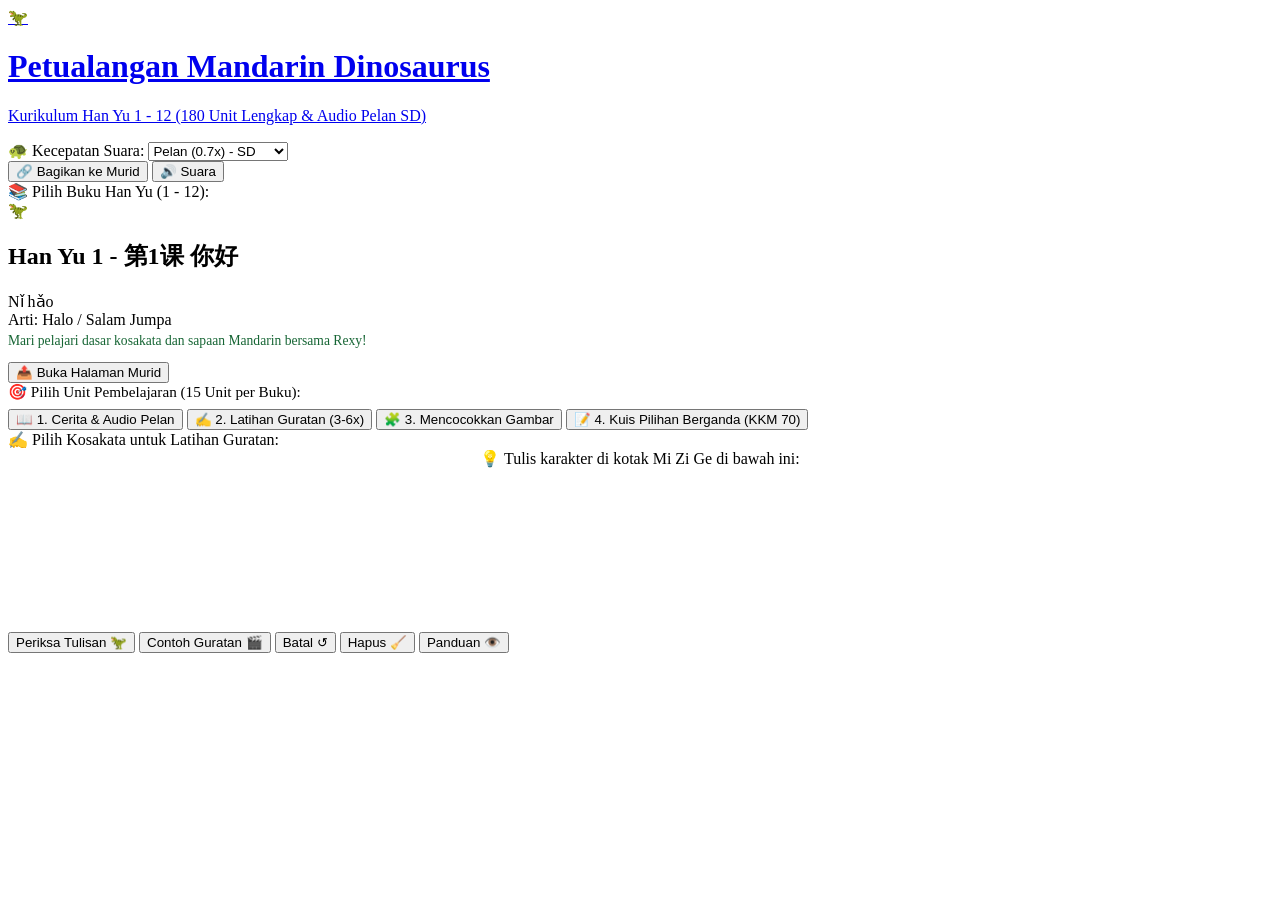
==== index.html @ 98042b59 "Add files via upload" ====
<!DOCTYPE html>
<html lang="id">
<head>
  <meta charset="UTF-8">
  <meta name="viewport" content="width=device-width, initial-scale=1.0">
  <title>Platform Pembelajaran Mandarin Han Yu 1 - 12 (180 Unit Lengkap Tema Dinosaurus)</title>
  <meta name="description" content="Platform Pembelajaran Mandarin Terpadu Han Yu 1 sampai Han Yu 12 (180 Unit Lengkap) dengan Cerita Audio Pelan Anak SD, Latihan Menulis Guratan 3-6x, Mencocokkan Gambar, dan Kuis KKM 70 bertema Dinosaurus.">
  
  <!-- Google Fonts -->
  <link rel="preconnect" href="https://fonts.googleapis.com">
  <link rel="preconnect" href="https://fonts.gstatic.com" crossorigin>
  <link href="https://fonts.googleapis.com/css2?family=Fredoka:wght@400;600;700;800&family=Nunito:wght@400;600;700;800;900&family=Noto+Serif+SC:wght@600;700;900&display=swap" rel="stylesheet">

  <!-- Stylesheets -->
  <link rel="stylesheet" href="css/main.css">
  <link rel="stylesheet" href="css/stroke.css">
  <link rel="stylesheet" href="css/student.css">
</head>
<body>

  <!-- TOP NAVBAR -->
  <header class="dino-navbar">
    <a href="index.html" class="dino-brand">
      <div class="brand-icon">🦖</div>
      <div class="brand-titles">
        <h1>Petualangan Mandarin Dinosaurus</h1>
        <p>Kurikulum Han Yu 1 - 12 (180 Unit Lengkap & Audio Pelan SD)</p>
      </div>
    </a>

    <div class="navbar-right">
      <div class="speed-control-box">
        <span>🐢 Kecepatan Suara:</span>
        <select id="tts-speed-selector">
          <option value="0.5">Sangat Pelan (0.5x)</option>
          <option value="0.7" selected>Pelan (0.7x) - SD</option>
          <option value="0.9">Sedang (0.9x)</option>
          <option value="1.0">Normal (1.0x)</option>
        </select>
      </div>

      <button class="dino-btn primary small" onclick="openShareModalForCurrent()">
        🔗 Bagikan ke Murid
      </button>

      <button class="dino-btn secondary small" onclick="dinoAudio.toggleMute()" id="mute-toggle-btn" title="Aktifkan/Matikan Suara">
        🔊 Suara
      </button>
    </div>
  </header>

  <!-- MAIN APP WRAPPER -->
  <main class="app-layout">

    <!-- 1. PILIHAN BUKU HAN YU 1 SAMPAI 12 -->
    <section class="book-selection-section">
      <div class="section-label">
        <span>📚 Pilih Buku Han Yu (1 - 12):</span>
      </div>
      <div class="books-grid" id="book-selector-grid">
        <!-- Generated via app.js -->
      </div>
    </section>

    <!-- 2. HERO BANNER MASKOT DINOSAURUS & UNIT SAAT INI -->
    <section class="unit-hero-banner">
      <div class="banner-left">
        <div class="guide-avatar-large" id="guide-avatar">🦖</div>
        <div class="banner-titles">
          <h2 id="current-unit-title">Han Yu 1 - 第1课 你好</h2>
          <div class="pinyin-subtitle" id="current-unit-pinyin">Nǐ hǎo</div>
          <div class="meaning-subtitle" id="current-unit-meaning">Arti: Halo / Salam Jumpa</div>
          <p style="font-size: 0.85rem; color: #166534; margin-top: 4px;" id="guide-desc">Mari pelajari dasar kosakata dan sapaan Mandarin bersama Rexy!</p>
        </div>
      </div>

      <div class="banner-right-actions">
        <button class="dino-btn primary small" onclick="openShareModalForCurrent()">
          📤 Buka Halaman Murid
        </button>
      </div>
    </section>

    <!-- 3. UNIT SELECTOR CAROUSEL (15 UNIT LENGKAP) -->
    <section class="unit-carousel-container">
      <div class="section-label" style="font-size: 0.95rem; margin-bottom: 8px;">
        <span>🎯 Pilih Unit Pembelajaran (15 Unit per Buku):</span>
      </div>
      <div class="unit-pills-scroll" id="unit-selector-list">
        <!-- Generated via app.js -->
      </div>
    </section>

    <!-- 4. TAB AKTIVITAS PEMBELAJARAN INTERAKTIF -->
    <nav class="dino-tabs-nav">
      <button class="dino-tab-item active" data-tab="story">
        📖 1. Cerita & Audio Pelan
      </button>
      <button class="dino-tab-item" data-tab="strokes">
        ✍️ 2. Latihan Guratan (3-6x)
      </button>
      <button class="dino-tab-item" data-tab="matching">
        🧩 3. Mencocokkan Gambar
      </button>
      <button class="dino-tab-item" data-tab="quiz">
        📝 4. Kuis Pilihan Berganda (KKM 70)
      </button>
    </nav>

    <!-- 5. PANEL AKTIVITAS -->
    <!-- TAB 1: CERITA & AUDIO PELAN ANAK SD -->
    <section class="activity-panel active" id="tab-panel-story">
      <div id="story-content-container">
        <!-- Generated via app.js -->
      </div>
    </section>

    <!-- TAB 2: LATIHAN PENULISAN GURATAN (3-6X REPETISI DENGAN AUDIO OTOMATIS) -->
    <section class="activity-panel" id="tab-panel-strokes">
      <div class="stroke-practice-container">
        <div class="section-label">
          <span>✍️ Pilih Kosakata untuk Latihan Guratan:</span>
        </div>
        <div class="vocab-selector-tabs" id="vocab-stroke-selector">
          <!-- Generated via app.js -->
        </div>

        <div class="stroke-workspace-grid">
          <!-- Kolom Kiri: Metadata & Target Repetisi -->
          <div class="stroke-meta-panel" id="stroke-meta-display">
            <!-- Generated via stroke-writer.js -->
          </div>

          <!-- Kolom Kanan: Kanvas Mi Zi Ge -->
          <div class="stroke-canvas-wrapper">
            <div id="stroke-demo-indicator" class="stroke-demo-indicator" style="margin-bottom: 10px; text-align: center; width: 100%;">
              💡 Tulis karakter di kotak Mi Zi Ge di bawah ini:
            </div>
            <canvas id="stroke-canvas"></canvas>

            <div class="canvas-toolbar">
              <button class="canvas-btn primary-action" onclick="dinoWriter.checkPractice(false)">
                Periksa Tulisan 🦖
              </button>
              <button class="canvas-btn" onclick="dinoWriter.playDemoAnimation()">
                Contoh Guratan 🎬
              </button>
              <button class="canvas-btn" onclick="dinoWriter.undoStroke()">
                Batal ↺
              </button>
              <button class="canvas-btn danger-action" onclick="dinoWriter.clearCanvas()">
                Hapus 🧹
              </button>
              <button class="canvas-btn" onclick="dinoWriter.toggleOutline()">
                Panduan 👁️
              </button>
            </div>
          </div>
        </div>
      </div>

      <!-- Modal Selebrasi Guratan (Tepuk Tangan & Raungan Dinosaurus) -->
      <div id="stroke-celebration-modal" class="win-modal hidden"></div>
    </section>

    <!-- TAB 3: GAME MENCOCOKKAN GAMBAR & KOSAKATA -->
    <section class="activity-panel" id="tab-panel-matching">
      <div id="matching-container">
        <!-- Generated via matching-game.js -->
      </div>
    </section>

    <!-- TAB 4: KUIS PILIHAN BERGANDA 5 TIPE (KKM 70) -->
    <section class="activity-panel" id="tab-panel-quiz">
      <div id="quiz-container">
        <!-- Generated via quiz-engine.js -->
      </div>
    </section>

  </main>

  <!-- SCRIPTS -->
  <script src="js/data-curriculum.js"></script>
  <script src="js/audio-engine.js"></script>
  <script src="js/stroke-writer.js"></script>
  <script src="js/matching-game.js"></script>
  <script src="js/quiz-engine.js"></script>
  <script src="js/student-portal.js"></script>
  <script src="js/app.js"></script>
</body>
</html>
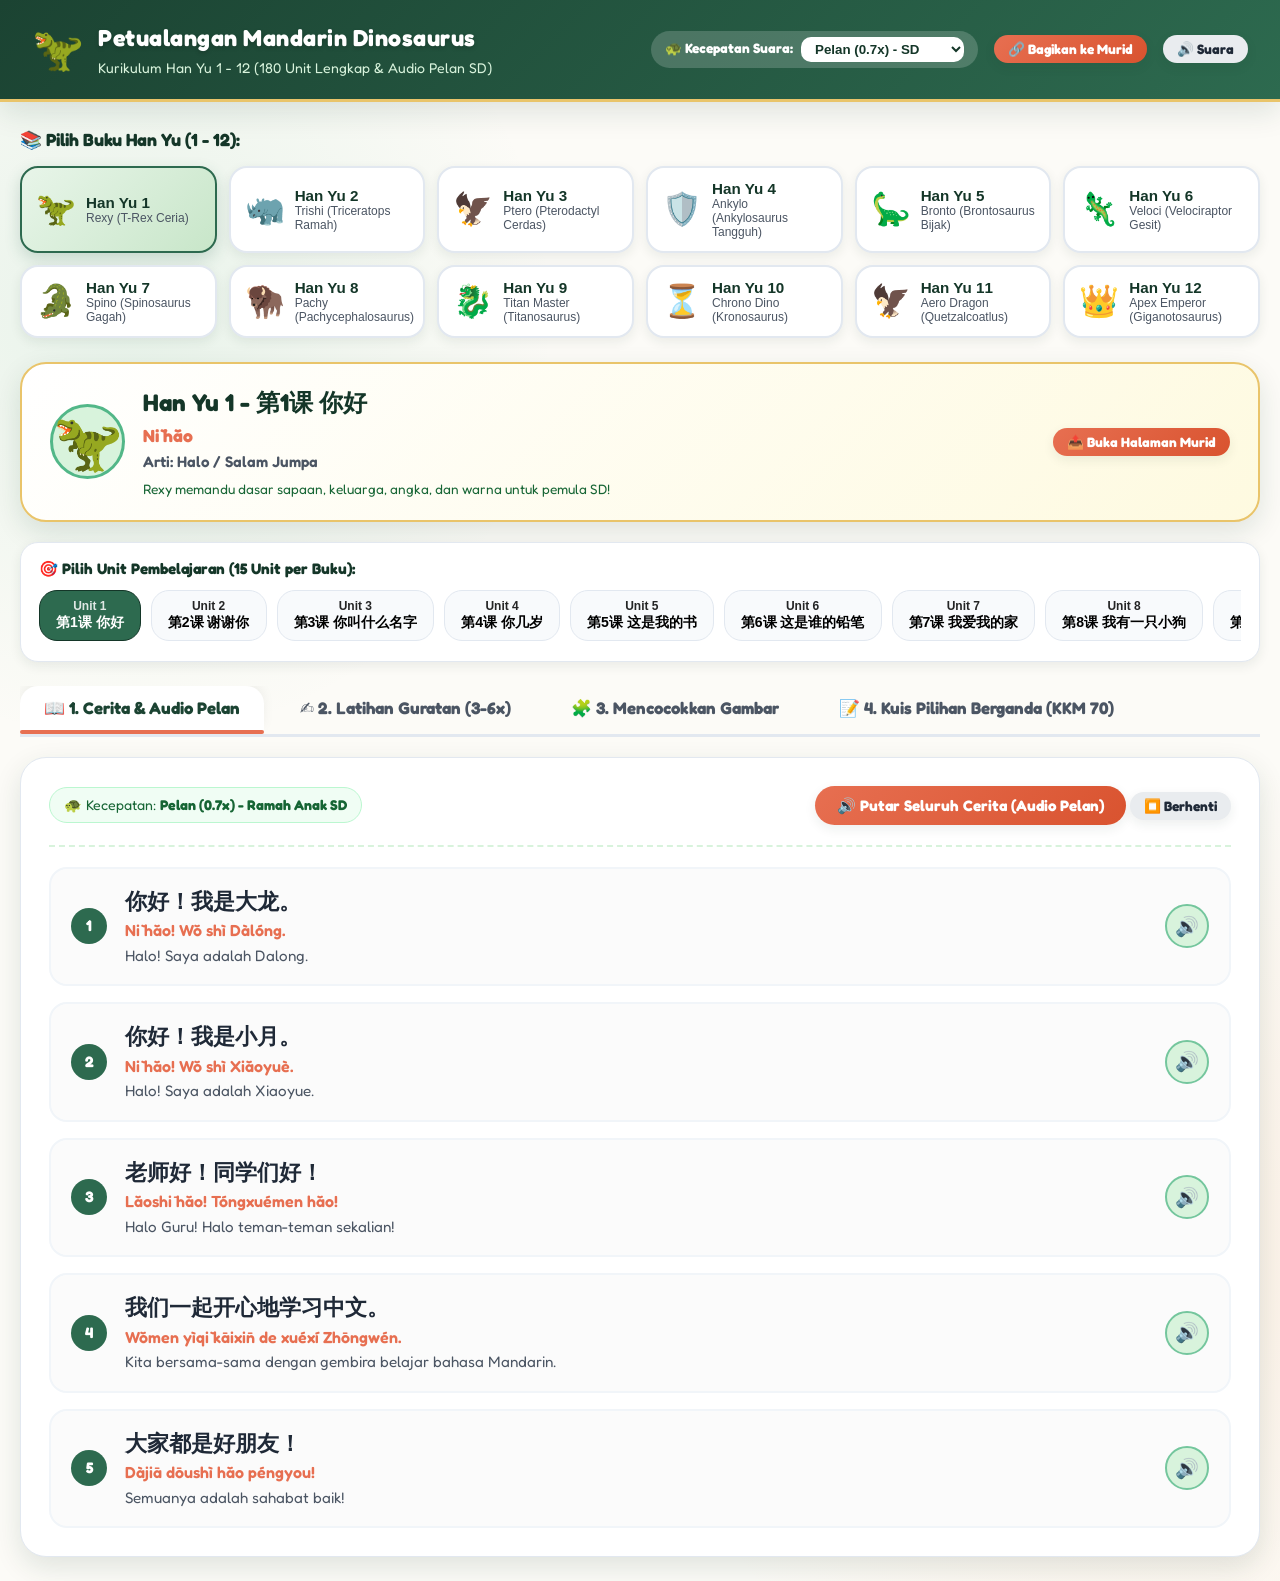
==== commit 43422b82: "Add files via upload" ====
--- a/index.html
+++ b/index.html
@@ -3,18 +3,1317 @@
 <head>
   <meta charset="UTF-8">
   <meta name="viewport" content="width=device-width, initial-scale=1.0">
-  <title>Platform Pembelajaran Mandarin Han Yu 1 - 12 (180 Unit Lengkap Tema Dinosaurus)</title>
-  <meta name="description" content="Platform Pembelajaran Mandarin Terpadu Han Yu 1 sampai Han Yu 12 (180 Unit Lengkap) dengan Cerita Audio Pelan Anak SD, Latihan Menulis Guratan 3-6x, Mencocokkan Gambar, dan Kuis KKM 70 bertema Dinosaurus.">
+  <title>Petualangan Mandarin Dinosaurus - Han Yu 1 sampai 12 (180 Unit Lengkap)</title>
+  <meta name="description" content="Platform Pembelajaran Mandarin Han Yu 1 - 12 (180 Unit Lengkap) dengan Cerita Audio Lambat Anak SD, Latihan Guratan 3-6x, Game Cocok Gambar, dan Kuis KKM 70.">
   
   <!-- Google Fonts -->
   <link rel="preconnect" href="https://fonts.googleapis.com">
   <link rel="preconnect" href="https://fonts.gstatic.com" crossorigin>
   <link href="https://fonts.googleapis.com/css2?family=Fredoka:wght@400;600;700;800&family=Nunito:wght@400;600;700;800;900&family=Noto+Serif+SC:wght@600;700;900&display=swap" rel="stylesheet">
 
-  <!-- Stylesheets -->
-  <link rel="stylesheet" href="css/main.css">
-  <link rel="stylesheet" href="css/stroke.css">
-  <link rel="stylesheet" href="css/student.css">
+  <style>
+    /* ==========================================================================
+       THEME STYLING: PETUALANGAN MANDARIN DINOSAURUS (JURASSIC VIBRANT AESTHETICS)
+       ========================================================================== */
+    :root {
+      --dino-forest-dark: #143628;
+      --dino-forest-deep: #1b4332;
+      --dino-forest-mid: #2d6a4f;
+      --dino-jungle-green: #40916c;
+      --dino-leaf-light: #52b788;
+      --dino-mint: #74c69d;
+      --dino-pale-moss: #d8f3dc;
+      --dino-amber: #e76f51;
+      --dino-terracotta: #f4a261;
+      --dino-gold: #e9c46a;
+      --dino-sand: #fefae0;
+      --dino-sky: #264653;
+      --dino-bg-warm: #fcfbf7;
+      --dino-card-bg: #ffffff;
+      --dino-border: #e2e8f0;
+      --text-main: #1f2937;
+      --text-muted: #4b5563;
+      --text-light: #9ca3af;
+      --radius-sm: 10px;
+      --radius-md: 18px;
+      --radius-lg: 26px;
+      --radius-full: 9999px;
+      --shadow-sm: 0 4px 12px rgba(20, 54, 40, 0.08);
+      --shadow-md: 0 10px 28px rgba(20, 54, 40, 0.12);
+      --shadow-lg: 0 18px 40px rgba(20, 54, 40, 0.16);
+      --font-family: 'Fredoka', 'Nunito', 'Quicksand', system-ui, sans-serif;
+      --font-chinese: 'Noto Serif SC', 'KaiTi', 'STKaiti', 'Microsoft YaHei', serif;
+    }
+
+    * { box-sizing: border-box; margin: 0; padding: 0; }
+
+    body {
+      font-family: var(--font-family);
+      background-color: var(--dino-bg-warm);
+      color: var(--text-main);
+      line-height: 1.6;
+      background-image: 
+        radial-gradient(circle at 10% 20%, rgba(82, 183, 136, 0.12) 0%, transparent 25%),
+        radial-gradient(circle at 90% 80%, rgba(244, 162, 97, 0.12) 0%, transparent 30%);
+      min-height: 100vh;
+      -webkit-font-smoothing: antialiased;
+    }
+
+    /* NAVBAR */
+    .dino-navbar {
+      background: linear-gradient(135deg, var(--dino-forest-deep), var(--dino-forest-mid));
+      color: white;
+      padding: 16px 32px;
+      display: flex;
+      justify-content: space-between;
+      align-items: center;
+      position: sticky;
+      top: 0;
+      z-index: 100;
+      box-shadow: var(--shadow-md);
+      border-bottom: 3px solid var(--dino-gold);
+    }
+
+    .dino-brand {
+      display: flex;
+      align-items: center;
+      gap: 14px;
+      text-decoration: none;
+      color: white;
+    }
+
+    .brand-icon {
+      font-size: 2.6rem;
+      animation: bounce 2s infinite ease-in-out;
+    }
+
+    .brand-titles h1 {
+      font-size: 1.45rem;
+      font-weight: 800;
+      letter-spacing: 0.5px;
+      text-shadow: 0 2px 4px rgba(0,0,0,0.2);
+    }
+
+    .brand-titles p {
+      font-size: 0.88rem;
+      color: var(--dino-pale-moss);
+    }
+
+    .navbar-right {
+      display: flex;
+      align-items: center;
+      gap: 16px;
+    }
+
+    .speed-control-box {
+      background: rgba(255,255,255,0.18);
+      padding: 6px 14px;
+      border-radius: var(--radius-full);
+      display: flex;
+      align-items: center;
+      gap: 8px;
+      font-size: 0.85rem;
+      font-weight: 700;
+    }
+
+    .speed-control-box select {
+      background: white;
+      border: none;
+      padding: 4px 10px;
+      border-radius: var(--radius-sm);
+      font-weight: 700;
+      color: var(--dino-forest-dark);
+      cursor: pointer;
+    }
+
+    /* BUTTONS */
+    .dino-btn {
+      display: inline-flex;
+      align-items: center;
+      justify-content: center;
+      gap: 8px;
+      font-family: var(--font-family);
+      font-weight: 700;
+      font-size: 0.95rem;
+      padding: 10px 22px;
+      border-radius: var(--radius-full);
+      border: none;
+      cursor: pointer;
+      transition: all 0.25s ease;
+      box-shadow: var(--shadow-sm);
+      text-decoration: none;
+    }
+
+    .dino-btn.primary {
+      background: linear-gradient(135deg, var(--dino-amber), #d9532f);
+      color: white;
+    }
+
+    .dino-btn.primary:hover {
+      transform: translateY(-2px);
+      box-shadow: 0 6px 18px rgba(231, 111, 81, 0.4);
+    }
+
+    .dino-btn.secondary {
+      background: #e9ecef;
+      color: var(--text-main);
+    }
+
+    .dino-btn.secondary:hover {
+      background: #dee2e6;
+      transform: translateY(-2px);
+    }
+
+    .dino-btn.small {
+      padding: 6px 14px;
+      font-size: 0.85rem;
+    }
+
+    .dino-btn.pulse {
+      animation: pulse-glow 2s infinite;
+    }
+
+    /* MAIN CONTAINER LAYOUT */
+    .app-layout {
+      max-width: 1380px;
+      margin: 24px auto;
+      padding: 0 20px;
+    }
+
+    /* BOOK SELECTOR GRID */
+    .book-selection-section {
+      margin-bottom: 24px;
+    }
+
+    .section-label {
+      font-size: 1.1rem;
+      font-weight: 800;
+      color: var(--dino-forest-dark);
+      margin-bottom: 12px;
+      display: flex;
+      align-items: center;
+      gap: 8px;
+    }
+
+    .books-grid {
+      display: grid;
+      grid-template-columns: repeat(auto-fill, minmax(185px, 1fr));
+      gap: 12px;
+    }
+
+    .book-card-btn {
+      background: white;
+      border: 2px solid var(--dino-border);
+      border-radius: var(--radius-md);
+      padding: 12px 14px;
+      display: flex;
+      align-items: center;
+      gap: 10px;
+      cursor: pointer;
+      transition: all 0.2s ease;
+      text-align: left;
+      box-shadow: var(--shadow-sm);
+    }
+
+    .book-card-btn:hover {
+      transform: translateY(-3px);
+      border-color: var(--dino-leaf-light);
+      box-shadow: var(--shadow-md);
+    }
+
+    .book-card-btn.active {
+      background: linear-gradient(135deg, #e8f5e9, #c8e6c9);
+      border-color: var(--dino-forest-mid);
+      border-width: 2.5px;
+      box-shadow: 0 6px 16px rgba(45, 106, 79, 0.2);
+    }
+
+    .book-dino-avatar {
+      font-size: 2rem;
+    }
+
+    .book-info {
+      display: flex;
+      flex-direction: column;
+    }
+
+    .book-title {
+      font-weight: 800;
+      font-size: 0.95rem;
+      color: var(--dino-forest-dark);
+    }
+
+    .book-level {
+      font-size: 0.75rem;
+      color: var(--text-muted);
+    }
+
+    /* GUIDE HERO BANNER */
+    .unit-hero-banner {
+      background: linear-gradient(135deg, white, var(--dino-sand));
+      border: 2px solid var(--dino-gold);
+      border-radius: var(--radius-lg);
+      padding: 20px 28px;
+      display: flex;
+      justify-content: space-between;
+      align-items: center;
+      margin-bottom: 20px;
+      box-shadow: var(--shadow-md);
+      flex-wrap: wrap;
+      gap: 16px;
+    }
+
+    .banner-left {
+      display: flex;
+      align-items: center;
+      gap: 18px;
+    }
+
+    .guide-avatar-large {
+      font-size: 3.5rem;
+      background: var(--dino-pale-moss);
+      width: 75px;
+      height: 75px;
+      display: flex;
+      align-items: center;
+      justify-content: center;
+      border-radius: var(--radius-full);
+      border: 3px solid var(--dino-leaf-light);
+    }
+
+    .banner-titles h2 {
+      font-size: 1.5rem;
+      font-weight: 900;
+      color: var(--dino-forest-dark);
+    }
+
+    .pinyin-subtitle {
+      font-size: 1.1rem;
+      font-weight: 700;
+      color: var(--dino-amber);
+    }
+
+    .meaning-subtitle {
+      font-size: 0.95rem;
+      color: var(--text-muted);
+      font-weight: 600;
+    }
+
+    .banner-right-actions {
+      display: flex;
+      gap: 10px;
+    }
+
+    /* UNIT SELECTOR CAROUSEL (15 UNITS) */
+    .unit-carousel-container {
+      background: white;
+      border-radius: var(--radius-md);
+      padding: 14px 18px;
+      margin-bottom: 24px;
+      box-shadow: var(--shadow-sm);
+      border: 1px solid var(--dino-border);
+    }
+
+    .unit-pills-scroll {
+      display: flex;
+      gap: 10px;
+      overflow-x: auto;
+      padding-bottom: 6px;
+      scrollbar-width: thin;
+    }
+
+    .unit-pill-btn {
+      background: #f8fafc;
+      border: 1.5px solid var(--dino-border);
+      border-radius: var(--radius-md);
+      padding: 8px 16px;
+      white-space: nowrap;
+      cursor: pointer;
+      display: flex;
+      flex-direction: column;
+      align-items: center;
+      transition: all 0.2s;
+    }
+
+    .unit-pill-btn:hover {
+      background: #f1f5f9;
+      border-color: var(--dino-mint);
+    }
+
+    .unit-pill-btn.active {
+      background: var(--dino-forest-mid);
+      color: white;
+      border-color: var(--dino-forest-dark);
+    }
+
+    .unit-pill-btn .u-num {
+      font-size: 0.75rem;
+      font-weight: 800;
+      opacity: 0.85;
+    }
+
+    .unit-pill-btn .u-title {
+      font-size: 0.88rem;
+      font-weight: 700;
+    }
+
+    /* ACTIVITY TABS */
+    .dino-tabs-nav {
+      display: flex;
+      gap: 12px;
+      margin-bottom: 20px;
+      border-bottom: 3px solid #e2e8f0;
+      padding-bottom: 4px;
+      overflow-x: auto;
+    }
+
+    .dino-tab-item {
+      background: none;
+      border: none;
+      padding: 12px 24px;
+      font-family: var(--font-family);
+      font-size: 1.05rem;
+      font-weight: 800;
+      color: var(--text-muted);
+      cursor: pointer;
+      border-radius: var(--radius-md) var(--radius-md) 0 0;
+      display: flex;
+      align-items: center;
+      gap: 8px;
+      transition: all 0.2s ease;
+      position: relative;
+    }
+
+    .dino-tab-item:hover {
+      color: var(--dino-forest-mid);
+    }
+
+    .dino-tab-item.active {
+      color: var(--dino-forest-deep);
+      background: white;
+      box-shadow: 0 -4px 12px rgba(0,0,0,0.05);
+    }
+
+    .dino-tab-item.active::after {
+      content: '';
+      position: absolute;
+      bottom: -4px;
+      left: 0;
+      right: 0;
+      height: 4px;
+      background: var(--dino-amber);
+      border-radius: var(--radius-full);
+    }
+
+    /* ACTIVITY PANELS */
+    .activity-panel {
+      display: none;
+    }
+
+    .activity-panel.active {
+      display: block;
+      animation: fadeIn 0.3s ease;
+    }
+
+    /* 1. STORY TAB */
+    .story-hero-card {
+      background: white;
+      border-radius: var(--radius-lg);
+      padding: 28px;
+      box-shadow: var(--shadow-md);
+      border: 1px solid var(--dino-border);
+    }
+
+    .story-top-actions {
+      display: flex;
+      justify-content: space-between;
+      align-items: center;
+      padding-bottom: 20px;
+      margin-bottom: 20px;
+      border-bottom: 2px dashed var(--dino-pale-moss);
+      flex-wrap: wrap;
+      gap: 12px;
+    }
+
+    .speed-indicator-badge {
+      background: #f0fdf4;
+      color: #166534;
+      border: 1px solid #bbf7d0;
+      padding: 6px 14px;
+      border-radius: var(--radius-full);
+      font-size: 0.88rem;
+    }
+
+    .story-sentences-list {
+      display: flex;
+      flex-direction: column;
+      gap: 16px;
+    }
+
+    .sentence-row-card {
+      background: #fbfbfb;
+      border: 2px solid #f1f5f9;
+      border-radius: var(--radius-md);
+      padding: 16px 20px;
+      display: flex;
+      align-items: center;
+      gap: 18px;
+      transition: all 0.25s ease;
+    }
+
+    .sentence-row-card:hover {
+      background: #f8fafc;
+      border-color: var(--dino-mint);
+      transform: translateX(4px);
+    }
+
+    .sentence-row-card.speaking-highlight {
+      background: #fef3c7;
+      border-color: var(--dino-amber);
+      box-shadow: 0 4px 16px rgba(231, 111, 81, 0.2);
+    }
+
+    .sentence-num-badge {
+      width: 36px;
+      height: 36px;
+      background: var(--dino-forest-mid);
+      color: white;
+      border-radius: var(--radius-full);
+      display: flex;
+      align-items: center;
+      justify-content: center;
+      font-weight: 800;
+      font-size: 0.95rem;
+      flex-shrink: 0;
+    }
+
+    .sentence-text-group {
+      flex-grow: 1;
+    }
+
+    .sentence-hanzi {
+      font-family: var(--font-chinese);
+      font-size: 1.4rem;
+      font-weight: 700;
+      color: var(--text-main);
+      line-height: 1.5;
+    }
+
+    .sentence-pinyin {
+      font-size: 1rem;
+      color: var(--dino-amber);
+      font-weight: 600;
+    }
+
+    .sentence-indonesian {
+      font-size: 0.95rem;
+      color: var(--text-muted);
+    }
+
+    .sentence-audio-btn {
+      background: var(--dino-pale-moss);
+      border: 2px solid var(--dino-mint);
+      color: var(--dino-forest-deep);
+      width: 44px;
+      height: 44px;
+      border-radius: var(--radius-full);
+      display: flex;
+      align-items: center;
+      justify-content: center;
+      font-size: 1.2rem;
+      cursor: pointer;
+      transition: all 0.2s ease;
+    }
+
+    .sentence-audio-btn:hover {
+      background: var(--dino-leaf-light);
+      color: white;
+      transform: scale(1.1);
+    }
+
+    /* 2. STROKE PRACTICE TAB */
+    .stroke-practice-container {
+      background: white;
+      border-radius: var(--radius-lg);
+      padding: 28px;
+      box-shadow: var(--shadow-md);
+      border: 1px solid var(--dino-border);
+    }
+
+    .vocab-selector-tabs {
+      display: flex;
+      gap: 10px;
+      margin-bottom: 24px;
+      overflow-x: auto;
+      padding-bottom: 6px;
+    }
+
+    .vocab-tab-btn {
+      background: #f8fafc;
+      border: 2px solid var(--dino-border);
+      border-radius: var(--radius-md);
+      padding: 8px 16px;
+      cursor: pointer;
+      display: flex;
+      flex-direction: column;
+      align-items: center;
+      transition: all 0.2s;
+    }
+
+    .vocab-tab-btn:hover {
+      border-color: var(--dino-mint);
+      background: #f1f5f9;
+    }
+
+    .vocab-tab-btn.active {
+      background: var(--dino-pale-moss);
+      border-color: var(--dino-forest-mid);
+      box-shadow: 0 4px 12px rgba(45, 106, 79, 0.15);
+    }
+
+    .vocab-tab-btn .v-hanzi {
+      font-family: var(--font-chinese);
+      font-size: 1.4rem;
+      font-weight: 800;
+      color: var(--dino-forest-dark);
+    }
+
+    .vocab-tab-btn .v-pinyin {
+      font-size: 0.82rem;
+      color: var(--dino-amber);
+      font-weight: 700;
+    }
+
+    .stroke-workspace-grid {
+      display: grid;
+      grid-template-columns: 1fr 360px;
+      gap: 28px;
+      align-items: start;
+    }
+
+    .stroke-meta-panel {
+      display: flex;
+      flex-direction: column;
+      gap: 18px;
+    }
+
+    .vocab-character-hero {
+      background: linear-gradient(135deg, #fbfbfb, var(--dino-sand));
+      border: 2px solid var(--dino-gold);
+      border-radius: var(--radius-md);
+      padding: 18px 24px;
+      display: flex;
+      align-items: center;
+      gap: 20px;
+    }
+
+    .hero-hanzi {
+      font-family: var(--font-chinese);
+      font-size: 4.5rem;
+      font-weight: 900;
+      color: var(--dino-forest-deep);
+      line-height: 1;
+      background: white;
+      width: 90px;
+      height: 90px;
+      display: flex;
+      align-items: center;
+      justify-content: center;
+      border-radius: var(--radius-md);
+      box-shadow: var(--shadow-sm);
+      border: 2px solid var(--dino-border);
+    }
+
+    .hero-details {
+      display: flex;
+      flex-direction: column;
+      gap: 4px;
+    }
+
+    .hero-pinyin {
+      font-size: 1.3rem;
+      font-weight: 800;
+      color: var(--dino-amber);
+      display: flex;
+      align-items: center;
+      gap: 8px;
+    }
+
+    .hero-meaning {
+      font-size: 1.05rem;
+      color: var(--text-main);
+    }
+
+    .hero-strokes {
+      font-size: 0.88rem;
+      color: var(--text-muted);
+    }
+
+    .stroke-order-roadmap {
+      background: #f8fafc;
+      border: 1px solid var(--dino-border);
+      border-radius: var(--radius-md);
+      padding: 14px 18px;
+    }
+
+    .roadmap-title {
+      font-size: 0.92rem;
+      font-weight: 800;
+      color: var(--dino-forest-dark);
+      margin-bottom: 6px;
+    }
+
+    .roadmap-tags {
+      font-size: 0.95rem;
+      font-weight: 700;
+      color: var(--dino-forest-mid);
+    }
+
+    .target-repeater-box {
+      background: #f0fdf4;
+      border: 2px dashed var(--dino-leaf-light);
+      border-radius: var(--radius-md);
+      padding: 16px 20px;
+      display: flex;
+      flex-direction: column;
+      gap: 12px;
+    }
+
+    .target-label {
+      display: flex;
+      justify-content: space-between;
+      align-items: center;
+      font-weight: 800;
+      color: var(--dino-forest-dark);
+    }
+
+    .target-btn-group {
+      display: flex;
+      gap: 6px;
+    }
+
+    .target-btn {
+      background: white;
+      border: 1.5px solid var(--dino-leaf-light);
+      border-radius: var(--radius-sm);
+      padding: 4px 12px;
+      font-weight: 800;
+      font-size: 0.85rem;
+      cursor: pointer;
+      transition: all 0.2s;
+    }
+
+    .target-btn.active {
+      background: var(--dino-forest-mid);
+      color: white;
+      border-color: var(--dino-forest-dark);
+    }
+
+    .eggs-row {
+      display: flex;
+      gap: 8px;
+      font-size: 1.8rem;
+      margin-bottom: 4px;
+    }
+
+    .repeat-egg {
+      transition: transform 0.3s;
+    }
+
+    .repeat-egg.hatched {
+      animation: bounce 1.5s infinite;
+    }
+
+    .progress-text {
+      font-size: 0.9rem;
+      color: var(--text-muted);
+    }
+
+    .stroke-demo-indicator {
+      background: #eff6ff;
+      border: 1px solid #bfdbfe;
+      padding: 10px 16px;
+      border-radius: var(--radius-sm);
+      font-size: 0.9rem;
+      color: #1e40af;
+    }
+
+    .stroke-canvas-wrapper {
+      background: #fffdf7;
+      border: 3px solid var(--dino-amber);
+      border-radius: var(--radius-lg);
+      padding: 14px;
+      box-shadow: var(--shadow-md);
+      display: flex;
+      flex-direction: column;
+      align-items: center;
+    }
+
+    #stroke-canvas {
+      width: 100%;
+      max-width: 330px;
+      height: 330px;
+      background: transparent;
+      cursor: crosshair;
+      touch-action: none;
+      border-radius: var(--radius-sm);
+    }
+
+    .canvas-toolbar {
+      display: flex;
+      gap: 8px;
+      margin-top: 14px;
+      width: 100%;
+      justify-content: center;
+      flex-wrap: wrap;
+    }
+
+    .canvas-btn {
+      background: #f1f5f9;
+      border: 1px solid var(--dino-border);
+      border-radius: var(--radius-full);
+      padding: 6px 14px;
+      font-size: 0.85rem;
+      font-weight: 700;
+      cursor: pointer;
+      transition: all 0.2s;
+    }
+
+    .canvas-btn:hover {
+      background: #e2e8f0;
+    }
+
+    .canvas-btn.primary-action {
+      background: var(--dino-forest-mid);
+      color: white;
+      border-color: var(--dino-forest-dark);
+    }
+
+    .canvas-btn.danger-action {
+      background: #fee2e2;
+      color: #991b1b;
+    }
+
+    /* 3. MATCHING GAME */
+    .matching-header {
+      display: flex;
+      justify-content: space-between;
+      align-items: center;
+      margin-bottom: 20px;
+      background: white;
+      padding: 14px 20px;
+      border-radius: var(--radius-md);
+      box-shadow: var(--shadow-sm);
+    }
+
+    .matching-stats {
+      display: flex;
+      gap: 16px;
+    }
+
+    .stat-badge {
+      background: #f1f5f9;
+      padding: 6px 14px;
+      border-radius: var(--radius-full);
+      font-size: 0.9rem;
+    }
+
+    .matching-board {
+      display: grid;
+      grid-template-columns: 1fr 1fr;
+      gap: 24px;
+    }
+
+    .match-column {
+      background: white;
+      border-radius: var(--radius-lg);
+      padding: 20px;
+      box-shadow: var(--shadow-md);
+    }
+
+    .col-title {
+      font-size: 1.05rem;
+      font-weight: 800;
+      color: var(--dino-forest-dark);
+      margin-bottom: 16px;
+      border-bottom: 2px solid var(--dino-pale-moss);
+      padding-bottom: 8px;
+    }
+
+    .cards-list {
+      display: flex;
+      flex-direction: column;
+      gap: 12px;
+    }
+
+    .match-card {
+      background: #fbfbfb;
+      border: 2px solid #e2e8f0;
+      border-radius: var(--radius-md);
+      padding: 14px 18px;
+      display: flex;
+      align-items: center;
+      justify-content: space-between;
+      cursor: pointer;
+      transition: all 0.2s ease;
+      user-select: none;
+    }
+
+    .match-card:hover {
+      transform: translateY(-2px);
+      border-color: var(--dino-mint);
+    }
+
+    .match-card.selected {
+      background: #fffbeb;
+      border-color: var(--dino-amber);
+      box-shadow: 0 4px 14px rgba(231, 111, 81, 0.25);
+    }
+
+    .match-card.matched {
+      background: #f0fdf4;
+      border-color: var(--dino-leaf-light);
+      opacity: 0.6;
+      pointer-events: none;
+    }
+
+    .match-card.wrong {
+      background: #fef2f2;
+      border-color: #ef4444;
+      animation: shake 0.4s ease;
+    }
+
+    .card-hanzi {
+      font-family: var(--font-chinese);
+      font-size: 1.5rem;
+      font-weight: 800;
+      color: var(--dino-forest-dark);
+    }
+
+    .card-pinyin {
+      font-size: 1rem;
+      color: var(--dino-amber);
+      font-weight: 700;
+    }
+
+    .card-icon {
+      font-size: 2rem;
+    }
+
+    .card-label {
+      font-size: 1.05rem;
+      font-weight: 700;
+      color: var(--text-main);
+    }
+
+    /* 4. QUIZ ENGINE */
+    .quiz-box-card {
+      background: white;
+      border-radius: var(--radius-lg);
+      padding: 30px;
+      box-shadow: var(--shadow-md);
+      border: 1px solid var(--dino-border);
+    }
+
+    .quiz-top-bar {
+      display: flex;
+      justify-content: space-between;
+      align-items: center;
+      margin-bottom: 20px;
+    }
+
+    .quiz-badge-group {
+      display: flex;
+      gap: 10px;
+    }
+
+    .dino-pill {
+      padding: 6px 14px;
+      border-radius: var(--radius-full);
+      font-size: 0.85rem;
+      font-weight: 800;
+    }
+
+    .type-pill {
+      background: #eff6ff;
+      color: #1d4ed8;
+      border: 1px solid #bfdbfe;
+    }
+
+    .kkm-pill {
+      background: #fef3c7;
+      color: #b45309;
+      border: 1px solid #fde68a;
+    }
+
+    .quiz-counter {
+      font-size: 0.95rem;
+      color: var(--text-muted);
+    }
+
+    .question-header {
+      background: #f8fafc;
+      border-left: 5px solid var(--dino-amber);
+      padding: 16px 20px;
+      border-radius: 0 var(--radius-md) var(--radius-md) 0;
+      margin-bottom: 24px;
+      display: flex;
+      justify-content: space-between;
+      align-items: center;
+      flex-wrap: wrap;
+      gap: 14px;
+    }
+
+    .question-title {
+      font-size: 1.25rem;
+      font-weight: 800;
+      color: var(--dino-forest-dark);
+      flex-grow: 1;
+    }
+
+    .dino-audio-bubble-btn {
+      background: linear-gradient(135deg, var(--dino-mint), var(--dino-jungle-green));
+      color: white;
+      border: none;
+      padding: 8px 16px;
+      border-radius: var(--radius-full);
+      font-weight: 800;
+      cursor: pointer;
+      box-shadow: var(--shadow-sm);
+      transition: all 0.2s ease;
+    }
+
+    .dino-audio-bubble-btn:hover {
+      transform: scale(1.05);
+    }
+
+    .quiz-options-list {
+      display: flex;
+      flex-direction: column;
+      gap: 12px;
+      margin-bottom: 24px;
+    }
+
+    .quiz-option-item {
+      background: #fdfdfd;
+      border: 2px solid #e2e8f0;
+      border-radius: var(--radius-md);
+      padding: 14px 20px;
+      display: flex;
+      align-items: center;
+      gap: 16px;
+      cursor: pointer;
+      transition: all 0.2s ease;
+    }
+
+    .quiz-option-item:hover {
+      border-color: var(--dino-mint);
+      background: #f8fafc;
+    }
+
+    .quiz-option-item.selected {
+      background: #eff6ff;
+      border-color: #3b82f6;
+    }
+
+    .quiz-option-item.correct {
+      background: #ecfdf5;
+      border-color: #10b981;
+    }
+
+    .quiz-option-item.incorrect {
+      background: #fef2f2;
+      border-color: #ef4444;
+    }
+
+    .opt-indicator {
+      width: 32px;
+      height: 32px;
+      background: #e2e8f0;
+      border-radius: var(--radius-full);
+      display: flex;
+      align-items: center;
+      justify-content: center;
+      font-weight: 800;
+      color: var(--text-main);
+      flex-shrink: 0;
+    }
+
+    .quiz-option-item.selected .opt-indicator {
+      background: #3b82f6;
+      color: white;
+    }
+
+    .quiz-option-item.correct .opt-indicator {
+      background: #10b981;
+      color: white;
+    }
+
+    .opt-text {
+      font-size: 1.05rem;
+      font-weight: 700;
+      flex-grow: 1;
+    }
+
+    .opt-sound-btn {
+      background: none;
+      border: none;
+      font-size: 1.2rem;
+      cursor: pointer;
+      opacity: 0.6;
+    }
+
+    .opt-sound-btn:hover {
+      opacity: 1;
+    }
+
+    .quiz-explanation-box {
+      background: #f0fdf4;
+      border: 1px solid #bbf7d0;
+      padding: 14px 20px;
+      border-radius: var(--radius-md);
+      font-size: 0.95rem;
+      margin-bottom: 24px;
+    }
+
+    .quiz-footer-nav {
+      display: flex;
+      justify-content: space-between;
+      align-items: center;
+      margin-bottom: 20px;
+    }
+
+    .trophy-action-btn {
+      background: linear-gradient(135deg, #f59e0b, #d97706);
+      color: white;
+      font-size: 1.05rem;
+      padding: 12px 28px;
+    }
+
+    .quiz-dot-nav {
+      display: flex;
+      justify-content: center;
+      gap: 8px;
+    }
+
+    .quiz-dot {
+      width: 36px;
+      height: 36px;
+      border-radius: var(--radius-full);
+      border: 1.5px solid var(--dino-border);
+      background: white;
+      font-weight: 800;
+      cursor: pointer;
+    }
+
+    .quiz-dot.active {
+      background: var(--dino-forest-mid);
+      color: white;
+    }
+
+    .quiz-dot.answered {
+      border-color: var(--dino-amber);
+    }
+
+    /* MODAL SELEBRASI */
+    .win-modal {
+      position: fixed;
+      top: 0;
+      left: 0;
+      right: 0;
+      bottom: 0;
+      background: rgba(0,0,0,0.65);
+      backdrop-filter: blur(4px);
+      display: flex;
+      align-items: center;
+      justify-content: center;
+      z-index: 1000;
+      padding: 20px;
+    }
+
+    .win-modal.hidden {
+      display: none !important;
+    }
+
+    .win-modal.show {
+      display: flex !important;
+    }
+
+    .win-modal-box {
+      background: white;
+      border-radius: var(--radius-lg);
+      padding: 36px 32px;
+      max-width: 520px;
+      width: 100%;
+      text-align: center;
+      box-shadow: var(--shadow-lg);
+      animation: popIn 0.3s cubic-bezier(0.175, 0.885, 0.32, 1.275);
+    }
+
+    .trophy-icon {
+      font-size: 4.5rem;
+      animation: float 2s infinite ease-in-out;
+    }
+
+    .applause-hands {
+      font-size: 4rem;
+      animation: bounce 1.5s infinite;
+    }
+
+    .roar-dino-icon {
+      font-size: 4.5rem;
+      animation: shake 0.6s infinite;
+    }
+
+    .kkm-passed-badge {
+      background: #ecfdf5;
+      color: #065f46;
+      border: 1px solid #a7f3d0;
+      padding: 6px 16px;
+      border-radius: var(--radius-full);
+      font-weight: 800;
+      display: inline-block;
+      margin: 12px 0;
+    }
+
+    .kkm-failed-badge {
+      background: #fef2f2;
+      color: #991b1b;
+      border: 1px solid #fecaca;
+      padding: 6px 16px;
+      border-radius: var(--radius-full);
+      font-weight: 800;
+      display: inline-block;
+      margin: 12px 0;
+    }
+
+    .action-buttons {
+      display: flex;
+      gap: 12px;
+      justify-content: center;
+      margin-top: 24px;
+      flex-wrap: wrap;
+    }
+
+    /* MODAL SHARE KE MURID */
+    .share-modal-box {
+      max-width: 600px;
+    }
+
+    .share-options-grid {
+      display: grid;
+      grid-template-columns: 1fr 1fr;
+      gap: 14px;
+      margin: 18px 0;
+      text-align: left;
+    }
+
+    .share-option-field {
+      display: flex;
+      flex-direction: column;
+      gap: 6px;
+    }
+
+    .share-option-field label {
+      font-size: 0.85rem;
+      font-weight: 800;
+      color: var(--dino-forest-dark);
+    }
+
+    .share-option-field select {
+      padding: 8px 12px;
+      border-radius: var(--radius-sm);
+      border: 1.5px solid var(--dino-border);
+      font-weight: 700;
+    }
+
+    .share-link-preview-box {
+      background: #f8fafc;
+      border: 1px solid var(--dino-border);
+      padding: 14px;
+      border-radius: var(--radius-md);
+      margin: 16px 0;
+      text-align: left;
+    }
+
+    .link-input-group {
+      display: flex;
+      gap: 8px;
+      margin-top: 6px;
+    }
+
+    .link-input-group input {
+      flex-grow: 1;
+      padding: 8px 12px;
+      border: 1.5px solid var(--dino-border);
+      border-radius: var(--radius-sm);
+      font-size: 0.88rem;
+    }
+
+    .copy-status {
+      font-size: 0.85rem;
+      color: #16a34a;
+      font-weight: 700;
+      display: block;
+      margin-top: 4px;
+    }
+
+    /* ANIMATIONS */
+    @keyframes bounce {
+      0%, 100% { transform: translateY(0); }
+      50% { transform: translateY(-6px); }
+    }
+
+    @keyframes float {
+      0%, 100% { transform: translateY(0); }
+      50% { transform: translateY(-10px); }
+    }
+
+    @keyframes pulse-glow {
+      0%, 100% { transform: scale(1); box-shadow: 0 0 0 0 rgba(231, 111, 81, 0.4); }
+      50% { transform: scale(1.03); box-shadow: 0 0 16px 4px rgba(231, 111, 81, 0.3); }
+    }
+
+    @keyframes shake {
+      0%, 100% { transform: translateX(0); }
+      25% { transform: translateX(-8px); }
+      75% { transform: translateX(8px); }
+    }
+
+    @keyframes fadeIn {
+      from { opacity: 0; transform: translateY(8px); }
+      to { opacity: 1; transform: translateY(0); }
+    }
+
+    @keyframes popIn {
+      from { transform: scale(0.8); opacity: 0; }
+      to { transform: scale(1); opacity: 1; }
+    }
+
+    @media (max-width: 860px) {
+      .stroke-workspace-grid {
+        grid-template-columns: 1fr;
+      }
+      .matching-board {
+        grid-template-columns: 1fr;
+      }
+      .share-options-grid {
+        grid-template-columns: 1fr;
+      }
+    }
+
+    @media (max-width: 600px) {
+      .dino-navbar {
+        padding: 12px 16px;
+      }
+      .unit-hero-banner {
+        padding: 16px;
+      }
+      .books-grid {
+        grid-template-columns: 1fr 1fr;
+      }
+    }
+  </style>
 </head>
 <body>
 
@@ -58,7 +1357,7 @@
         <span>📚 Pilih Buku Han Yu (1 - 12):</span>
       </div>
       <div class="books-grid" id="book-selector-grid">
-        <!-- Generated via app.js -->
+        <!-- Rendered by JS -->
       </div>
     </section>
 
@@ -87,7 +1386,7 @@
         <span>🎯 Pilih Unit Pembelajaran (15 Unit per Buku):</span>
       </div>
       <div class="unit-pills-scroll" id="unit-selector-list">
-        <!-- Generated via app.js -->
+        <!-- Rendered by JS -->
       </div>
     </section>
 
@@ -111,7 +1410,7 @@
     <!-- TAB 1: CERITA & AUDIO PELAN ANAK SD -->
     <section class="activity-panel active" id="tab-panel-story">
       <div id="story-content-container">
-        <!-- Generated via app.js -->
+        <!-- Rendered by JS -->
       </div>
     </section>
 
@@ -122,13 +1421,13 @@
           <span>✍️ Pilih Kosakata untuk Latihan Guratan:</span>
         </div>
         <div class="vocab-selector-tabs" id="vocab-stroke-selector">
-          <!-- Generated via app.js -->
+          <!-- Rendered by JS -->
         </div>
 
         <div class="stroke-workspace-grid">
           <!-- Kolom Kiri: Metadata & Target Repetisi -->
           <div class="stroke-meta-panel" id="stroke-meta-display">
-            <!-- Generated via stroke-writer.js -->
+            <!-- Rendered by JS -->
           </div>
 
           <!-- Kolom Kanan: Kanvas Mi Zi Ge -->
@@ -166,26 +1465,994 @@
     <!-- TAB 3: GAME MENCOCOKKAN GAMBAR & KOSAKATA -->
     <section class="activity-panel" id="tab-panel-matching">
       <div id="matching-container">
-        <!-- Generated via matching-game.js -->
+        <!-- Rendered by JS -->
       </div>
     </section>
 
     <!-- TAB 4: KUIS PILIHAN BERGANDA 5 TIPE (KKM 70) -->
     <section class="activity-panel" id="tab-panel-quiz">
       <div id="quiz-container">
-        <!-- Generated via quiz-engine.js -->
+        <!-- Rendered by JS -->
       </div>
     </section>
 
   </main>
 
-  <!-- SCRIPTS -->
-  <script src="js/data-curriculum.js"></script>
-  <script src="js/audio-engine.js"></script>
-  <script src="js/stroke-writer.js"></script>
-  <script src="js/matching-game.js"></script>
-  <script src="js/quiz-engine.js"></script>
-  <script src="js/student-portal.js"></script>
-  <script src="js/app.js"></script>
+  <!-- ==============================================================================
+       EMBEDDED JAVASCRIPT MASTER BUNDLE (100% ZERO-DEPENDENCY GUARANTEE)
+       ============================================================================== -->
+  <script>
+    /* 1. DATA KURIKULUM HAN YU 1 - 12 (180 UNIT) */
+    const HAN_YU_STORIES_DATABASE = {
+      1: [
+        { unit: 1, title: "第1课 你好", pinyin: "Nǐ hǎo", meaning: "Halo / Salam Jumpa", sentences: [ { hanzi: "你好！我是大龙。", pinyin: "Nǐ hǎo! Wǒ shì Dàlóng.", indonesian: "Halo! Saya adalah Dalong." }, { hanzi: "你好！我是小月。", pinyin: "Nǐ hǎo! Wǒ shì Xiǎoyuè.", indonesian: "Halo! Saya adalah Xiaoyue." }, { hanzi: "老师好！同学们好！", pinyin: "Lǎoshī hǎo! Tóngxuémen hǎo!", indonesian: "Halo Guru! Halo teman-teman sekalian!" }, { hanzi: "我们一起开心地学习中文。", pinyin: "Wǒmen yìqǐ kāixīn de xuéxí Zhōngwén.", indonesian: "Kita bersama-sama dengan gembira belajar bahasa Mandarin." }, { hanzi: "大家都是好朋友！", pinyin: "Dàjiā dōushì hǎo péngyou!", indonesian: "Semuanya adalah sahabat baik!" } ], vocab: [ { hanzi: "你", pinyin: "nǐ", meaning: "kamu / anda", strokes: 7, strokeOrder: ["撇", "竖", "撇", "横撇", "点", "横", "竖"], radical: "亻" }, { hanzi: "好", pinyin: "hǎo", meaning: "baik / bagus", strokes: 6, strokeOrder: ["撇点", "撇", "提", "横折", "横", "横"], radical: "女" }, { hanzi: "我", pinyin: "wǒ", meaning: "saya / aku", strokes: 7, strokeOrder: ["撇", "横", "竖钩", "提", "斜钩", "撇", "点"], radical: "戈" }, { hanzi: "老师", pinyin: "lǎoshī", meaning: "guru / pengajar", strokes: 6, strokeOrder: ["横", "竖", "横", "撇", "竖", "横折折折钩"], radical: "耂" } ] },
+        { unit: 2, title: "第2课 谢谢你", pinyin: "Xièxie nǐ", meaning: "Terima Kasih", sentences: [ { hanzi: "谢谢你帮我拿书。", pinyin: "Xièxie nǐ bāng wǒ ná shū.", indonesian: "Terima kasih kamu telah membantuku membawakan buku." }, { hanzi: "不客气，这是我应该做的。", pinyin: "Bú kèqi, zhè shì wǒ yīnggāi zuò de.", indonesian: "Sama-sama, ini sudah seharusnya aku lakukan." }, { hanzi: "放学了，我们对老师说再见。", pinyin: "Fàngxué le, wǒmen duì lǎoshī shuō zàijiàn.", indonesian: "Waktu pulang sekolah tiba, kami mengucapkan selamat tinggal kepada guru." }, { hanzi: "明天学校见！", pinyin: "Míngtiān xuéxiào jiàn!", indonesian: "Sampai jumpa besok di sekolah!" }, { hanzi: "大家有礼貌真懂事。", pinyin: "Dàjiā yǒu lǐmào zhēn dǒngshì.", indonesian: "Semua murid sopan dan berbudi pekerti baik." } ], vocab: [ { hanzi: "谢", pinyin: "xiè", meaning: "terima kasih", strokes: 12, strokeOrder: ["点", "横折提", "撇", "竖", "横折", "横", "横", "横", "竖", "横", "撇", "点"], radical: "讠" }, { hanzi: "不", pinyin: "bù", meaning: "tidak / bukan", strokes: 4, strokeOrder: ["横", "撇", "竖", "点"], radical: "一" }, { hanzi: "客气", pinyin: "kèqi", meaning: "sungkan / ramah", strokes: 9, strokeOrder: ["点", "点", "横钩", "撇", "横撇", "横", "竖", "撇", "捺"], radical: "宀" }, { hanzi: "再见", pinyin: "zàijiàn", meaning: "sampai jumpa", strokes: 6, strokeOrder: ["横", "竖", "横折钩", "竖", "横", "横"], radical: "冂" } ] },
+        { unit: 3, title: "第3课 你叫什么名字", pinyin: "Nǐ jiào shénme míngzi", meaning: "Siapa Namamu", sentences: [ { hanzi: "请问你叫什么名字？", pinyin: "Qǐngwèn nǐ jiào shénme míngzi?", indonesian: "Bolehkah saya bertanya siapa namamu?" }, { hanzi: "我叫明明，今年上一年级。", pinyin: "Wǒ jiào Míngming, jīnnián shàng yī niánjí.", indonesian: "Nama saya Mingming, tahun ini masuk kelas satu." }, { hanzi: "他叫大生，是我的同桌。", pinyin: "Tā jiào Dàshēng, shì wǒ de tóngzhuō.", indonesian: "Dia bernama Dasheng, dia adalah teman sebangkuku." }, { hanzi: "很高兴认识你们大家。", pinyin: "Hěn gāoxìng rènshi nǐmen dàjiā.", indonesian: "Sangat senang dapat berkenalan dengan kalian semua." }, { hanzi: "我们手拉手一起做游戏。", pinyin: "Wǒmen shǒulāshǒu yìqǐ zuò yóuxì.", indonesian: "Kami bergandengan tangan bersama-sama bermain game." } ], vocab: [ { hanzi: "叫", pinyin: "jiào", meaning: "dipanggil / bernama", strokes: 5, strokeOrder: ["竖", "横折", "横", "竖折撇", "竖"], radical: "口" }, { hanzi: "什么", pinyin: "shénme", meaning: "apa", strokes: 4, strokeOrder: ["撇", "竖", "横", "竖"], radical: "亻" }, { hanzi: "名字", pinyin: "míngzi", meaning: "nama lengkap", strokes: 6, strokeOrder: ["撇", "横撇", "点", "竖", "横折", "横"], radical: "夕" }, { hanzi: "高兴", pinyin: "gāoxìng", meaning: "senang / gembira", strokes: 10, strokeOrder: ["点", "横", "竖", "横折", "横", "点", "撇", "横", "竖钩", "点"], radical: "高" } ] },
+        { unit: 4, title: "第4课 你几岁", pinyin: "Nǐ jǐ suì", meaning: "Berapa Usiamu", sentences: [ { hanzi: "小弟弟，你今年几岁了？", pinyin: "Xiǎo dìdi, nǐ jīnnián jǐ suì le?", indonesian: "Adik kecil, berapakah usiamu tahun ini?" }, { hanzi: "我今年七岁了。", pinyin: "Wǒ jīnnián qī suì le.", indonesian: "Saya tahun ini berusia tujuh tahun." }, { hanzi: "哥哥今年十岁，个子长得高。", pinyin: "Gēge jīnnián shí suì, gèzi zhǎng de gāo.", indonesian: "Kakak laki-laki berusia sepuluh tahun, badannya tinggi." }, { hanzi: "妹妹三岁，喜欢吃苹果。", pinyin: "Mèimei sān suì, xǐhuan chī píngguǒ.", indonesian: "Adik perempuan berusia tiga tahun, suka makan buah apel." }, { hanzi: "我们天天健康成长。", pinyin: "Wǒmen tiāntiān jiànkāng chéngzhǎng.", indonesian: "Kami setiap hari bertumbuh kembang dengan sehat." } ], vocab: [ { hanzi: "几", pinyin: "jǐ", meaning: "berapa", strokes: 2, strokeOrder: ["撇", "横折弯钩"], radical: "几" }, { hanzi: "岁", pinyin: "suì", meaning: "tahun (usia)", strokes: 6, strokeOrder: ["竖", "竖折", "竖", "撇", "横折钩", "横"], radical: "山" }, { hanzi: "七", pinyin: "qī", meaning: "tujuh", strokes: 2, strokeOrder: ["横", "竖弯钩"], radical: "一" }, { hanzi: "十", pinyin: "shí", meaning: "sepuluh", strokes: 2, strokeOrder: ["横", "竖"], radical: "十" } ] },
+        { unit: 5, title: "第5课 这是我的书", pinyin: "Zhè shì wǒ de shū", meaning: "Ini Buku Saya", sentences: [ { hanzi: "这是我的中文课本。", pinyin: "Zhè shì wǒ de Zhōngwén kèběn.", indonesian: "Ini adalah buku pelajaran bahasa Mandarin saya." }, { hanzi: "那是老师的书包。", pinyin: "Nà shì lǎoshī de shūbāo.", indonesian: "Itu adalah tas sekolah milik guru." }, { hanzi: "课本里面有漂亮的图画。", pinyin: "Kèběn lǐmiàn yǒu piàoliang de túhuà.", indonesian: "Di dalam buku pelajaran terdapat gambar-gambar yang indah." }, { hanzi: "我每天认真阅读中文书。", pinyin: "Wǒ měitiān rènzhēn yuèdú Zhōngwén shū.", indonesian: "Saya setiap hari membaca buku Mandarin dengan tekun." }, { hanzi: "读书让我学到了许多知识。", pinyin: "Dúshū ràng wǒ xuédào le xǔduō zhīshi.", indonesian: "Membaca buku membuatku mempelajari banyak ilmu pengetahuan." } ], vocab: [ { hanzi: "这", pinyin: "zhè", meaning: "ini", strokes: 7, strokeOrder: ["点", "横", "撇", "点", "点", "横折折撇", "捺"], radical: "辶" }, { hanzi: "是", pinyin: "shì", meaning: "adalah", strokes: 9, strokeOrder: ["竖", "横折", "横", "横", "横", "竖", "横", "撇", "捺"], radical: "日" }, { hanzi: "那", pinyin: "nà", meaning: "itu", strokes: 6, strokeOrder: ["横折钩", "横", "横", "撇", "横折折折钩", "竖"], radical: "阝" }, { hanzi: "书", pinyin: "shū", meaning: "buku", strokes: 4, strokeOrder: ["横折", "横折钩", "竖", "点"], radical: "乙" } ] },
+        { unit: 6, title: "第6课 这是谁的铅笔", pinyin: "Zhè shì shéi de qiānbǐ", meaning: "Ini Pensil Siapa", sentences: [ { hanzi: "这是谁的铅笔？", pinyin: "Zhè shì shéi de qiānbǐ?", indonesian: "Ini pensil milik siapa?" }, { hanzi: "这是小华的铅笔。", pinyin: "Zhè shì Xiǎohuá de qiānbǐ.", indonesian: "Ini adalah pensil milik Xiaohua." }, { hanzi: "桌子上还有一块橡皮和一把尺子。", pinyin: "Zhuōzi shàng hái yǒu yí kuài xiàngpí hé yì bǎ chǐzi.", indonesian: "Di atas meja masih ada sebuah penghapus dan sebuah penggaris." }, { hanzi: "用完文具要放进笔盒里。", pinyin: "Yòng wán wénjù yào fàng jìn bǐhé lǐ.", indonesian: "Setelah memakai alat tulis harus dimasukkan ke dalam kotak pensil." }, { hanzi: "好习惯从小养成。", pinyin: "Hǎo xíguàn cóng xiǎo yǎngchéng.", indonesian: "Kebiasaan yang baik dibina sejak usia dini." } ], vocab: [ { hanzi: "谁", pinyin: "shéi", meaning: "siapa", strokes: 10, strokeOrder: ["点", "横折提", "撇", "竖", "点", "横", "横", "横", "竖", "横"], radical: "讠" }, { hanzi: "铅笔", pinyin: "qiānbǐ", meaning: "pensil", strokes: 10, strokeOrder: ["撇", "横", "横", "横", "竖提", "撇", "横撇", "横", "竖", "横"], radical: "钅" }, { hanzi: "尺子", pinyin: "chǐzi", meaning: "penggaris", strokes: 4, strokeOrder: ["横折", "横", "撇", "点"], radical: "尸" }, { hanzi: "橡皮", pinyin: "xiàngpí", meaning: "penghapus karet", strokes: 15, strokeOrder: ["横", "竖", "撇", "点", "撇", "竖", "横折", "横", "横", "横", "撇", "竖提", "撇", "捺"], radical: "木" } ] },
+        { unit: 7, title: "第7课 我爱我的家", pinyin: "Wǒ ài wǒ de jiā", meaning: "Aku Sayang Keluargaku", sentences: [ { hanzi: "我家有五口人。", pinyin: "Wǒ jiā yǒu wǔ kǒu rén.", indonesian: "Keluargaku memiliki lima orang anggota keluarga." }, { hanzi: "有爸爸、妈妈、哥哥、妹妹和我。", pinyin: "Yǒu bàba, māma, gēge, mèimei hé wǒ.", indonesian: "Ada ayah, ibu, kakak laki-laki, adik perempuan, dan saya." }, { hanzi: "爸爸妈妈每天关心疼爱我们。", pinyin: "Bàba māma měitiān guānxīn téng'ài wǒmen.", indonesian: "Ayah dan ibu setiap hari menyayangi dan merawat kami." }, { hanzi: "我们是一个幸福快乐的家庭。", pinyin: "Wǒmen shì yí gè xìngfú kuàilè de jiātíng.", indonesian: "Kami adalah sebuah keluarga yang bahagia dan harmonis." }, { hanzi: "我深深地爱着我的家！", pinyin: "Wǒ shēnshēn de ài zhe wǒ de jiā!", indonesian: "Saya sangat menyayangi keluarga rumahku!" } ], vocab: [ { hanzi: "家", pinyin: "jiā", meaning: "rumah / keluarga", strokes: 10, strokeOrder: ["点", "点", "横钩", "横", "撇", "竖提", "撇", "撇", "撇", "捺"], radical: "宀" }, { hanzi: "爱", pinyin: "ài", meaning: "mencintai / sayang", strokes: 10, strokeOrder: ["撇", "点", "点", "撇", "点", "横撇", "横", "撇", "横撇", "捺"], radical: "爫" }, { hanzi: "爸爸", pinyin: "bàba", meaning: "ayah / papa", strokes: 8, strokeOrder: ["撇", "点", "撇", "捺", "横折", "竖", "横", "竖弯钩"], radical: "父" }, { hanzi: "妈妈", pinyin: "māma", meaning: "ibu / mama", strokes: 6, strokeOrder: ["撇点", "撇", "提", "横折", "竖折折钩", "横"], radical: "女" } ] },
+        { unit: 8, title: "第8课 我有一只小狗", pinyin: "Wǒ yǒu yì zhī xiǎogǒu", meaning: "Aku Punya Seekor Anjing Kecil", sentences: [ { hanzi: "我家里养了一只可爱的小白狗。", pinyin: "Wǒ jiālǐ yǎng le yì zhī kě'ài de xiǎo bái gǒu.", indonesian: "Di rumahku memelihara seekor anjing putih kecil yang lucu." }, { hanzi: "它的眼睛大大的，耳朵尖尖的。", pinyin: "Tā de yǎnjīng dàdà de, ěrduo jiānjiān de.", indonesian: "Matanya besar dan telinganya tegak runcing." }, { hanzi: "小狗摇着尾巴向我跑过来。", pinyin: "Xiǎogǒu yáo zhe wěiba xiàng wǒ pǎo guòlái.", indonesian: "Anjing kecil mengibaskan ekornya berlari ke arahku." }, { hanzi: "放学回家，它总是第一个欢迎我。", pinyin: "Fàngxué huíjiā, tā zǒngshì dì-yī gè huānyíng wǒ.", indonesian: "Saat pulang sekolah, ia selalu yang pertama menyambutku." }, { hanzi: "它是我们家最忠实的好朋友。", pinyin: "Tā shì wǒmen jiā zuì zhōngshí de hǎo péngyou.", indonesian: "Ia adalah sahabat paling setia di keluarga kami." } ], vocab: [ { hanzi: "有", pinyin: "yǒu", meaning: "mempunyai / ada", strokes: 6, strokeOrder: ["横", "撇", "竖", "横折钩", "横", "横"], radical: "月" }, { hanzi: "只", pinyin: "zhī", meaning: "ekor (kata bantu hewan)", strokes: 5, strokeOrder: ["竖", "横折", "横", "撇", "点"], radical: "口" }, { hanzi: "狗", pinyin: "gǒu", meaning: "anjing", strokes: 8, strokeOrder: ["撇", "弯钩", "撇", "撇", "横折钩", "竖", "横折", "横"], radical: "犭" }, { hanzi: "小", pinyin: "xiǎo", meaning: "kecil", strokes: 3, strokeOrder: ["竖钩", "撇", "点"], radical: "小" } ] },
+        { unit: 9, title: "第9课 今天星期几", pinyin: "Jīntiān xīngqījǐ", meaning: "Hari Ini Hari Apa", sentences: [ { hanzi: "请问今天星期几？", pinyin: "Qǐngwèn jīntiān xīngqījǐ?", indonesian: "Bolehkah bertanya hari ini hari apa?" }, { hanzi: "今天是星期一，新的一周开始了。", pinyin: "Jīntiān shì xīngqīyī, xīn de yì zhōu kāishǐ le.", indonesian: "Hari ini adalah hari Senin, minggu yang baru telah dimulai." }, { hanzi: "明天是星期二，后天是星期三。", pinyin: "Míngtiān shì xīngqī'èr, hòutiān shì xīngqīsān.", indonesian: "Besok adalah hari Selasa, lusa adalah hari Rabu." }, { hanzi: "星期六和星期天是快乐的周末。", pinyin: "Xīngqīliù hé xīngqītiān shì kuàilè de zhōumò.", indonesian: "Hari Sabtu dan Minggu adalah akhir pekan yang menyenangkan." }, { hanzi: "一星期有七天，天天要珍惜时间。", pinyin: "Yì xīngqī yǒu qī tiān, tiāntiān yào zhēnxī shíjiān.", indonesian: "Satu minggu ada tujuh hari, setiap hari kita harus menghargai waktu." } ], vocab: [ { hanzi: "今天", pinyin: "jīntiān", meaning: "hari ini", strokes: 4, strokeOrder: ["撇", "捺", "点", "横撇"], radical: "人" }, { hanzi: "星期", pinyin: "xīngqī", meaning: "minggu / pekan", strokes: 9, strokeOrder: ["竖", "横折", "横", "横", "撇", "横", "横", "竖", "横"], radical: "日" }, { hanzi: "明天", pinyin: "míngtiān", meaning: "besok", strokes: 8, strokeOrder: ["竖", "横折", "横", "横", "撇", "横折钩", "横", "横"], radical: "日" }, { hanzi: "天", pinyin: "tiān", meaning: "langit / hari", strokes: 4, strokeOrder: ["横", "横", "撇", "捺"], radical: "大" } ] },
+        { unit: 10, title: "第10课 现在几点", pinyin: "Xiànzài jǐ diǎn", meaning: "Sekarang Jam Berapa", sentences: [ { hanzi: "请问现在几点钟了？", pinyin: "Qǐngwèn xiànzài jǐ diǎn zhōng le?", indonesian: "Permisi, sekarang jam berapa?" }, { hanzi: "现在是早上八点整。", pinyin: "Xiànzài shì zǎoshang bā diǎn zhěng.", indonesian: "Sekarang adalah jam delapan pagi tepat." }, { hanzi: "八点三十分我们要开始上中文课。", pinyin: "Bā diǎn sānshí fēn wǒmen yào kāishǐ shàng Zhōngwén kè.", indonesian: "Pukul delapan lewat tiga puluh kami mulai pelajaran Mandarin." }, { hanzi: "中午十二点我们去餐厅吃午饭。", pinyin: "Zhōngwǔ shí'èr diǎn wǒmen qù cāntīng chī wǔfàn.", indonesian: "Pukul dua belas siang kami pergi ke kantin makan siang." }, { hanzi: "遵守时间是一个好习惯。", pinyin: "Zūnshǒu shíjiān shì yí gè hǎo xíguàn.", indonesian: "Tepat waktu adalah kebiasaan yang sangat terpuji." } ], vocab: [ { hanzi: "现在", pinyin: "xiànzài", meaning: "sekarang", strokes: 8, strokeOrder: ["横", "横", "竖", "提", "竖", "横折", "撇", "竖弯钩"], radical: "王" }, { hanzi: "点", pinyin: "diǎn", meaning: "titik / jam (waktu)", strokes: 9, strokeOrder: ["竖", "横折", "横", "竖", "横", "点", "点", "点", "点"], radical: "灬" }, { hanzi: "分", pinyin: "fēn", meaning: "menit / membagi", strokes: 4, strokeOrder: ["撇", "捺", "横折钩", "撇"], radical: "刀" }, { hanzi: "早上", pinyin: "zǎoshang", meaning: "pagi hari", strokes: 6, strokeOrder: ["竖", "横折", "横", "横", "横", "竖"], radical: "日" } ] },
+        { unit: 11, title: "第11课 我喜欢红色", pinyin: "Wǒ xǐhuan hóngsè", meaning: "Aku Suka Warna Merah", sentences: [ { hanzi: "大自然有许多美丽的颜色。", pinyin: "Dàzìrán yǒu xǔduō měilì de yánsè.", indonesian: "Alam semesta memiliki banyak warna yang indah." }, { hanzi: "太阳是火红色的，草地是翠绿色的。", pinyin: "Tàiyáng shì huǒhóng sè de, cǎodì shì cuìlǜ sè de.", indonesian: "Matahari berwarna merah membara, padang rumput berwarna hijau asri." }, { hanzi: "我最喜欢热情奔放的红色。", pinyin: "Wǒ zuì xǐhuan rèqíng bēnfàng de hóngsè.", indonesian: "Saya paling menyukai warna merah yang penuh semangat." }, { hanzi: "妹妹喜欢像蓝天一样的天蓝色。", pinyin: "Mèimei xǐhuan xiàng lántiān yíyàng de tiānlán sè.", indonesian: "Adik perempuan menyukai warna biru langit cerah." }, { hanzi: "世界因为五彩斑斓而更美丽！", pinyin: "Shìjiè yīnwèi wǔcǎi bānlán ér gèng měilì!", indonesian: "Dunia menjadi semakin indah karena beraneka warna!" } ], vocab: [ { hanzi: "喜欢", pinyin: "xǐhuan", meaning: "menyukai / gemar", strokes: 12, strokeOrder: ["横", "竖", "横", "竖", "横折", "横", "点", "撇", "横", "竖", "横折", "横"], radical: "口" }, { hanzi: "红", pinyin: "hóng", meaning: "merah", strokes: 6, strokeOrder: ["撇折", "撇折", "提", "横", "竖", "横"], radical: "纟" }, { hanzi: "绿", pinyin: "lǜ", meaning: "hijau", strokes: 11, strokeOrder: ["撇折", "撇折", "提", "横折", "横", "横", "竖钩", "点", "提", "撇", "捺"], radical: "纟" }, { hanzi: "蓝", pinyin: "lán", meaning: "biru", strokes: 13, strokeOrder: ["横", "竖", "竖", "竖", "横折", "横", "横", "竖", "横折", "竖", "竖", "横", "横"], radical: "艹" } ] },
+        { unit: 12, title: "第12课 我想吃米饭", pinyin: "Wǒ xiǎng chī mǐfàn", meaning: "Aku Ingin Makan Nasi", sentences: [ { hanzi: "中午放学了，我的肚子有点饿。", pinyin: "Zhōngwǔ fàngxué le, wǒ de dùzi yǒudiǎn è.", indonesian: "Siang hari pulang sekolah, perutku terasa lapar." }, { hanzi: "我想吃香喷喷的白米饭和炒青菜。", pinyin: "Wǒ xiǎng chī xiāngpēnpēn de bái mǐfàn hé chǎo qīngcài.", indonesian: "Saya ingin makan nasi putih harum dan tumis sayur segar." }, { hanzi: "爸爸喜欢吃热腾腾的牛肉面条。", pinyin: "Bàba xǐhuan chī rèténgténg de niúròu miàntiáo.", indonesian: "Ayah suka makan mi sapi kuah yang hangat." }, { hanzi: "妈妈做了美味可口的蒸包子。", pinyin: "Māma zuò le měiwèi kěkǒu de zhēng bāozi.", indonesian: "Ibu membuat bakpao kukus yang lezat dan gurih." }, { hanzi: "大家多吃健康食品，身体壮壮的！", pinyin: "Dàjiā duō chī jiànkāng shípǐn, shēntǐ zhuàngzhuàng de!", indonesian: "Semua banyak makan makanan sehat, badan menjadi kuat!" } ], vocab: [ { hanzi: "想", pinyin: "xiǎng", meaning: "ingin / berpikir", strokes: 13, strokeOrder: ["横", "竖", "撇", "点", "竖", "横折", "横", "点", "斜钩", "点", "点"], radical: "心" }, { hanzi: "吃", pinyin: "chī", meaning: "makan", strokes: 6, strokeOrder: ["竖", "横折", "横", "撇", "横折弯钩", "横"], radical: "口" }, { hanzi: "米饭", pinyin: "mǐfàn", meaning: "nasi putih", strokes: 6, strokeOrder: ["点", "撇", "横", "竖", "撇", "捺"], radical: "米" }, { hanzi: "面条", pinyin: "miàntiáo", meaning: "mi / mie", strokes: 9, strokeOrder: ["横", "撇", "竖", "横折", "竖", "竖", "横", "横", "横"], radical: "面" } ] },
+        { unit: 13, title: "第13课 这里的风景真美", pinyin: "Zhèlǐ de fēngjǐng zhēn měi", meaning: "Pemandangan di Sini Sangat Indah", sentences: [ { hanzi: "周末我和家人一起去郊外散步。", pinyin: "Zhōumò wǒ hé jiārén yìqǐ qù jiāowài sànbù.", indonesian: "Akhir pekan saya dan keluarga berjalan-jalan ke luar kota." }, { hanzi: "远处的青山高高耸立，眼前的小河清澈见底。", pinyin: "Yuǎn chù de qīngshān gāogāo sǒnglì, yǎnqián de xiǎohé qīngchè jiàn dǐ.", indonesian: "Gunung hijau di kejauhan berdiri megah, sungai di depan jernih memukau." }, { hanzi: "草地上开满了各种各样美丽的小野花。", pinyin: "Cǎodì shàng kāi mǎn le gèzhǒng gèyàng měilì de xiǎo yěhuā.", indonesian: "Di padang rumput bermekaran aneka bunga liar kecil yang indah." }, { hanzi: "小鸟在茂密的树林里欢快地鸣唱。", pinyin: "Xiǎoniǎo zài màomì de shùlín lǐ huānkuài de míngchàng.", indonesian: "Burung-burung bernyanyi riang gembira di hutan yang lebat." }, { hanzi: "这里的自然风景真是美极了！", pinyin: "Zhèlǐ de zìrán fēngjǐng zhēnshì měi jí le!", indonesian: "Pemandangan alam di sini sungguh sangat indah!" } ], vocab: [ { hanzi: "这里", pinyin: "zhèlǐ", meaning: "di sini / tempat ini", strokes: 7, strokeOrder: ["点", "横", "撇", "点", "点", "横折折撇", "捺"], radical: "辶" }, { hanzi: "风景", pinyin: "fēngjǐng", meaning: "pemandangan alam", strokes: 9, strokeOrder: ["撇", "横折弯钩", "撇", "点", "竖", "横折", "横", "横", "点"], radical: "风" }, { hanzi: "真", pinyin: "zhēn", meaning: "sungguh / benar-benar", strokes: 10, strokeOrder: ["横", "竖", "横折", "横", "横", "横", "横", "撇", "点"], radical: "目" }, { hanzi: "美", pinyin: "měi", meaning: "indah / cantik", strokes: 9, strokeOrder: ["点", "撇", "横", "横", "竖", "横", "横", "撇", "捺"], radical: "羊" } ] },
+        { unit: 14, title: "第14课 我们去公园", pinyin: "Wǒmen qù gōngyuán", meaning: "Kita Pergi ke Taman", sentences: [ { hanzi: "星期六阳光灿烂，微风习习。", pinyin: "Xīngqīliù yángguāng cànlàn, wēifēng xíxí.", indonesian: "Hari Sabtu sinar mentari cerah, angin bertiup sejuk sepoi-sepoi." }, { hanzi: "爸爸妈妈带我们一起去大公园玩。", pinyin: "Bàba māma dài wǒmen yìqǐ qù dà gōngyuán wán.", indonesian: "Ayah dan ibu mengajak kami bersama-sama bermain ke taman besar." }, { hanzi: "公园里有高高的滑梯和有趣的秋千。", pinyin: "Gōngyuán lǐ yǒu gāogāo de huátī hé yǒuqù de qiūqiān.", indonesian: "Di dalam taman terdapat perosotan tinggi dan ayunan yang asyik." }, { hanzi: "小朋友们在平整的草地上欢快地跑步。", pinyin: "Xiǎopéngyou men zài píngzhěng de cǎodì shàng huānkuài de pǎobù.", indonesian: "Anak-anak berlari riang gembira di padang rumput yang luas." }, { hanzi: "我们在公园度过了无比快乐的一天。", pinyin: "Wǒmen zài gōngyuán dùguò le wúbǐ kuàilè de yì tiān.", indonesian: "Kami melewati hari yang sangat menyenangkan di taman." } ], vocab: [ { hanzi: "去", pinyin: "qù", meaning: "pergi", strokes: 5, strokeOrder: ["横", "竖", "横", "撇折", "点"], radical: "厶" }, { hanzi: "公园", pinyin: "gōngyuán", meaning: "taman umum", strokes: 4, strokeOrder: ["撇", "捺", "撇折", "点"], radical: "八" }, { hanzi: "玩", pinyin: "wán", meaning: "bermain", strokes: 8, strokeOrder: ["横", "横", "竖", "提", "横", "横", "撇", "竖弯钩"], radical: "王" }, { hanzi: "跑", pinyin: "pǎo", meaning: "berlari", strokes: 12, strokeOrder: ["竖", "横折", "横", "竖", "横", "竖", "提", "撇", "横折钩", "竖", "横折", "横"], radical: "足" } ] },
+        { unit: 15, title: "第15课 快乐的中文课", pinyin: "Kuàilè de Zhōngwén kè", meaning: "Pelajaran Bahasa Mandarin yang Menyenangkan", sentences: [ { hanzi: "清脆的铃声响了，中文课开始了。", pinyin: "Qīngcuì de língshēng xiǎng le, Zhōngwén kè kāishǐ le.", indonesian: "Bel berbunyi nyaring, kelas bahasa Mandarin dimulai." }, { hanzi: "我们大声跟老师朗读课文，声音洪亮。", pinyin: "Wǒmen dàshēng gēn lǎoshī lǎngdú kèwén, shēngyīn hóngliàng.", indonesian: "Kami mengikuti guru membaca teks pelajaran dengan suara lantang." }, { hanzi: "老师教我们用毛笔和铅笔一笔一画写汉字。", pinyin: "Lǎoshī jiào wǒmen yòng máobǐ hé qiānbǐ yì bǐ yí huà xiě hànzì.", indonesian: "Guru mengajari kami menulis Hanzi guratan demi guratan dengan rapi." }, { hanzi: "大家在趣味生动的互动中学会了新知识。", pinyin: "Dàjiā zài qùwèi shēngdòng de hùdòng zhōng xuéhuì le xīn zhīshi.", indonesian: "Semua murid menguasai ilmu baru melalui interaksi yang ceria." }, { hanzi: "我们都深深喜爱生动快乐的中文课！", pinyin: "Wǒmen dōu shēnshēn xǐ'ài shēngdòng kuàilè de Zhōngwén kè!", indonesian: "Kami semua sangat menyukai pelajaran Mandarin yang asyik ini!" } ], vocab: [ { hanzi: "快乐", pinyin: "kuàilè", meaning: "bahagia / gembira", strokes: 7, strokeOrder: ["点", "竖", "点", "横折", "横", "横", "竖"], radical: "忄" }, { hanzi: "中文", pinyin: "Zhōngwén", meaning: "bahasa Mandarin", strokes: 4, strokeOrder: ["竖", "横折", "横", "竖"], radical: "丨" }, { hanzi: "课", pinyin: "kè", meaning: "pelajaran / kelas", strokes: 10, strokeOrder: ["点", "横折提", "竖", "横折", "横", "横", "横", "竖", "撇", "捺"], radical: "讠" }, { hanzi: "写", pinyin: "xiě", meaning: "menulis", strokes: 5, strokeOrder: ["点", "横钩", "横撇", "竖折折钩", "横"], radical: "冖" } ] }
+      ]
+    };
+
+    const BOOK_THEME_INFO = {
+      1: { guide: { name: "Rexy (T-Rex Ceria)", avatar: "🦖", desc: "Rexy memandu dasar sapaan, keluarga, angka, dan warna untuk pemula SD!" }, level: "Tingkat 1 - Pemula SD (Kelas 1)" },
+      2: { guide: { name: "Trishi (Triceratops Ramah)", avatar: "🦏", desc: "Trishi memandu perbandingan kata, posisi benda, cuaca, dan bagian tubuh!" }, level: "Tingkat 2 - Dasar SD (Kelas 2)" },
+      3: { guide: { name: "Ptero (Pterodactyl Cerdas)", avatar: "🦅", desc: "Ptero memandu aktivitas sekolah, olahraga, seni musik, dan persahabatan!" }, level: "Tingkat 3 - Terampil SD (Kelas 3)" },
+      4: { guide: { name: "Ankylo (Ankylosaurus Tangguh)", avatar: "🛡️", desc: "Ankylo memandu perbandingan, perjalanan, museum, Tembok Besar, dan musim!" }, level: "Tingkat 4 - Cakap SD (Kelas 4)" },
+      5: { guide: { name: "Bronto (Brontosaurus Bijak)", avatar: "🦕", desc: "Bronto memandu dongeng fabel klasik Tiongkok dan peribahasa bijak!" }, level: "Tingkat 5 - Mahir SD (Kelas 5)" },
+      6: { guide: { name: "Veloci (Velociraptor Gesit)", avatar: "🦎", desc: "Veloci memandu seni kaligrafi, opera Beijing, teh tradisional, dan wushu!" }, level: "Tingkat 6 - Mandiri SD (Kelas 6)" },
+      7: { guide: { name: "Spino (Spinosaurus Gagah)", avatar: "🐊", desc: "Spino memandu teknologi modern, kereta cepat, AI cerdas, dan sains!" }, level: "Tingkat 7 - Terapan (SMP Kelas 7)" },
+      8: { guide: { name: "Pachy (Pachycephalosaurus)", avatar: "🦬", desc: "Pachy memandu budi pekerti, gotong royong, integritas, dan disiplin waktu!" }, level: "Tingkat 8 - Lanjutan (SMP Kelas 8)" },
+      9: { guide: { name: "Titan Master (Titanosaurus)", avatar: "🐉", desc: "Titan memandu pidato, apresiasi sastra, teks narasi, dan debat kritis!" }, level: "Tingkat 9 - Mahir Terpadu (SMP Kelas 9)" },
+      10: { guide: { name: "Chrono Dino (Kronosaurus)", avatar: "⏳", desc: "Chrono memandu ekonomi global, e-commerce, dan negosiasi bisnis!" }, level: "Tingkat 10 - Pra-Lanjutan (SMA Kelas 10)" },
+      11: { guide: { name: "Aero Dragon (Quetzalcoatlus)", avatar: "🦅", desc: "Aero memandu ekologi hijau, perubahan iklim, konservasi alam, dan riset ilmiah!" }, level: "Tingkat 11 - Mahir Lingkungan (SMA Kelas 11)" },
+      12: { guide: { name: "Apex Emperor (Giganotosaurus)", avatar: "👑", desc: "Apex memandu filsafat, diplomasi dunia, evolusi aksara, dan penguasaan global!" }, level: "Tingkat 12 - Tingkat Tertinggi (SMA Kelas 12)" }
+    };
+
+    const CURRICULUM_UNITS_REGISTRY = {
+      2: [ ["西瓜大 苹果小", "Xīguā dà, píngguǒ xiǎo", "Semangka Besar, Apel Kecil", "大", "dà", "besar", 3], ["哥哥高 弟弟矮", "Gēge gāo, dìdi ǎi", "Kakak Tinggi, Adik Pendek", "高", "gāo", "tinggi", 10], ["我的书包在哪里", "Wǒ de shūbāo zài nǎlǐ", "Di Mana Tas Sekolahku", "在", "zài", "berada di", 6], ["教室里有什么", "Jiàoshì lǐ yǒu shénme", "Ada Apa di Dalam Kelas", "教室", "jiàoshì", "ruang kelas", 9], ["我会说汉语", "Wǒ huì shuō Hànyǔ", "Saya Bisa Berbicara Mandarin", "说", "shuō", "berbicara", 9], ["妈妈在厨房做饭", "Māma zài chúfáng zuòfàn", "Ibu Memasak di Dapur", "做饭", "zuòfàn", "memasak", 11], ["爸爸去上班", "Bàba qù shàngbān", "Ayah Pergi Bekerja", "上班", "shàngbān", "bekerja kantor", 4], ["天气怎么样", "Tiānqì zěnmeyàng", "Bagaimana Cuacanya", "天气", "tiānqì", "cuaca", 4], ["我要喝果汁", "Wǒ yào hē guǒzhī", "Saya Mau Minum Jus Buah", "喝", "hē", "minum", 12], ["鸟儿在树上唱歌", "Niǎor zài shù shàng chànggē", "Burung Bernyanyi di Atas Pohon", "唱", "chàng", "bernyanyi", 11], ["我的衣服真好看", "Wǒ de yīfu zhēn hǎokàn", "Bajuku Sangat Bagus", "衣服", "yīfu", "pakaian baju", 6], ["我们一起去动物园", "Wǒmen yìqǐ qù dòngwùyuán", "Kita Bersama ke Kebun Binatang", "动物", "dòngwù", "hewan binatang", 9], ["今天是我的生日", "Jīntiān shì wǒ de shēngrì", "Hari Ini Ulang Tahunku", "生日", "shēngrì", "hari ulang tahun", 5], ["身体各部位", "Shēntǐ gè bùwèi", "Bagian-Bagian Tubuh", "身体", "shēntǐ", "tubuh jasmani", 7], ["快乐的周末", "Kuàilè de zhōumò", "Akhir Pekan yang Bahagia", "周末", "zhōumò", "akhir pekan", 8] ],
+      3: [ ["新学期开始了", "Xīn xuéqī kāishǐ le", "Semester Baru Dimulai", "开学", "kāixué", "mulai sekolah", 4], ["我们的校园", "Wǒmen de xiàoyuán", "Kampus/Sekolah Kami", "校园", "xiàoyuán", "halaman sekolah", 10], ["图书馆借书", "Túshūguǎn jiè shū", "Meminjam Buku di Perpustakaan", "借", "jiè", "meminjam", 10], ["体育课跑步", "Tǐyùkè pǎobù", "Lari di Pelajaran Olahraga", "跑", "pǎo", "berlari cepat", 12], ["音乐课唱歌", "Yīnyuèkè chànggē", "Bernyanyi di Pelajaran Musik", "歌", "gē", "lagu nyanyian", 14], ["美术课画画", "Měishùkè huàhuà", "Menggambar di Pelajaran Seni", "画", "huà", "melukis gambar", 8], ["我的好朋友", "Wǒ de hǎo péngyou", "Sahabat Baikku", "朋友", "péngyou", "sahabat teman", 4], ["课间休息十分钟", "Kèjiān xiūxi shí fēnzhōng", "Istirahat Sepuluh Menit", "休息", "xiūxi", "beristirahat", 6], ["帮助同学", "Bāngzhù tóngxué", "Membantu Teman Sekelas", "帮", "bāng", "menolong bantu", 9], ["学习新汉字", "Xuéxí xīn hànzì", "Mempelajari Hanzi Baru", "汉字", "hànzì", "aksara Hanzi", 5], ["打扫教室", "Dǎsǎo jiàoshì", "Membersihkan Ruang Kelas", "扫", "sǎo", "menyapu bersih", 6], ["老师辛苦了", "Lǎoshī xīnkǔ le", "Terima Kasih Ibu Guru yang Berjasa", "辛苦", "xīnkǔ", "berjerih payah", 7], ["朗读课文", "Lǎngdú kèwén", "Membaca Teks dengan Nyaring", "读", "dú", "membaca bersuara", 10], ["讲故事比赛", "Jiǎng gùshi bǐsài", "Lomba Bercerita Mandarin", "故事", "gùshi", "cerita kisah", 6], ["学期总复习", "Xuéqī zǒng fùxí", "Review Ujian Akhir Semester", "复习", "fùxí", "mengulang materi", 9] ],
+      4: [ ["我比你高", "Wǒ bǐ nǐ gāo", "Saya Lebih Tinggi dari Kamu", "比", "bǐ", "dibandingkan", 4], ["坐飞机去旅行", "Zuò fēijī qù lǚxíng", "Naik Pesawat Terbang Liburan", "飞机", "fēijī", "pesawat terbang", 3], ["参观博物馆", "Cānguān bówùguǎn", "Kunjungan Edukasi Museum", "参观", "cānguān", "mengunjungi pameran", 8], ["游览长城", "Yóulǎn Chángchéng", "Wisata Sejarah Tembok Besar", "长城", "Chángchéng", "Tembok Raksasa", 4], ["四季的变化", "Sìjì de biànhuà", "Keindahan Empat Musim", "季节", "jìjié", "musim cuaca", 8], ["农场里的小动物", "Nóngchǎng lǐ de xiǎo dòngwù", "Hewan Lucu di Peternakan", "农场", "nóngchǎng", "peternakan asri", 6], ["传统节日春节", "Chuántǒng jiérì Chūnjié", "Perayaan Tahun Baru Imlek", "春节", "Chūnjié", "Festival Musim Semi", 5], ["中秋节吃月饼", "Zhōngqiūjié chī yuèbǐng", "Festival Musim Gugur & Kue Bulan", "月饼", "yuèbǐng", "kue bulan lezat", 4], ["端午节赛龙舟", "Duānwǔjié sài lóngzhōu", "Festival Perahu Naga", "龙舟", "lóngzhōu", "perahu naga", 5], ["去超市购物", "Qù chāoshì gòuwù", "Berbelanja di Supermarket", "超市", "chāoshì", "pasar swalayan", 12], ["看病与健康", "Kànbìng yǔ jiànkāng", "Konsultasi Dokter & Kesehatan", "健康", "jiànkāng", "kebugaran sehat", 11], ["骑自行车去郊游", "Qí zìxíngchē qù jiāoyóu", "Bersepeda ke Luar Kota", "骑车", "qí chē", "mengayuh sepeda", 11], ["保护大自然", "Bǎohù dàzìrán", "Kelestarian Lingkungan Hidup", "保护", "bǎohù", "merawat menjaga", 9], ["制作手工模型", "Zhìzuò shǒugōng móxíng", "Kreativitas Prakarya", "制作", "zhìzuò", "membuat merakit", 8], ["快乐的假期", "Kuàilè de jiàqī", "Liburan Ceria", "假期", "jiàqī", "masa liburan", 10] ],
+      5: [ ["古代寓言故事", "Gǔdài yùyán gùshi", "Fabel Klasik Kuno Penuh Hikmah", "寓言", "yùyán", "cerita fabel", 12], ["聪明的小猴子", "Cōngming de xiǎo hóuzi", "Monyet Cerdik dan Cerdas", "聪明", "cōngming", "pintar cerdik", 12], ["司马光砸缸", "Sīmǎ Guāng zá gāng", "Kecerdasan Sima Guang", "勇敢", "yǒnggǎn", "pemberani tangguh", 9], ["愚公移山", "Yúgōng yí shān", "Ketekunan Kakek Yu Gong Memindahkan Gunung", "坚持", "jiānchí", "pantang menyerah", 9], ["守株待兔", "Shǒu zhū dài tù", "Menjaga Pohon Menunggu Kelinci", "等待", "děngdài", "menanti usaha", 12], ["掩耳盗铃", "Yǎn ěr dào líng", "Menutup Telinga Mencuri Lonceng", "欺骗", "qīpiàn", "menipu diri", 12], ["画龙点睛", "Huà lóng diǎn jīng", "Sentuhan Terakhir Menghidupkan Naga", "精彩", "jīngcǎi", "sangat memukau", 14], ["刻舟求剑", "Kè zhōu qiú jiàn", "Memahat Perahu Mencari Pedang", "变化", "biànhuà", "berubah dinamis", 4], ["盲人摸象", "Mángrén mō xiàng", "Kisah Orang Buta Meraba Gajah", "全面", "quánmiàn", "menyeluruh utuh", 6], ["揠苗助长", "Yà miáo zhù zhǎng", "Menarik Bibit Membantu Tumbuh", "规律", "guīlǜ", "hukum alam", 10], ["狐假虎威", "Hú jiǎ hǔ wēi", "Rubah Meminjam Wibawa Harimau", "借用", "jièyòng", "memanfaatkan daya", 10], ["亡羊补牢", "Wáng yáng bǔ láo", "Memperbaiki Kandang Setelah Domba Hilang", "改正", "gǎizhèng", "segera membenahi", 7], ["塞翁失马", "Sài wēng shī mǎ", "Hikmah di Balik Musibah Kakek Sai Weng", "福祸", "fúhuò", "rezeki dan hikmah", 13], ["自相矛盾", "Zì xiāng máodùn", "Kontradiksi Tombak dan Perisai", "矛盾", "máodùn", "kontradiksi silang", 5], ["井底之蛙", "Jǐng dǐ zhī wā", "Katak di Dasar Sumur", "眼界", "yǎnjiè", "cakrawala pandang", 11] ],
+      6: [ ["中国的传统艺术", "Zhōngguó de chuántǒng yìshù", "Seni Tradisional Tiongkok", "艺术", "yìshù", "karya seni", 6], ["京剧脸谱", "Jīngjù liǎnpǔ", "Topeng Karakter Opera Beijing", "戏曲", "xìqǔ", "seni drama pentas", 6], ["中国书法与文房四宝", "Zhōngguó shūfǎ yǔ wénfángsìbǎo", "Kaligrafi dan Empat Pusaka Tinta", "书法", "shūfǎ", "seni kaligrafi", 4], ["剪纸艺术", "Jiǎnzhǐ yìshù", "Seni Memotong Kertas Hias", "剪纸", "jiǎnzhǐ", "seni gunting kertas", 11], ["中国茶文化", "Zhōngguó chá wénhuà", "Upacara Minum Teh Tradisional", "茶道", "chádào", "seni seduh teh", 9], ["陶艺制作", "Táoyì zhìzuò", "Seni Gerabah Keramik Tanah Liat", "陶瓷", "táocí", "keramik porselen", 11], ["传统民乐演奏", "Chuántǒng mínyuè yǎnzòu", "Alat Musik Tradisional Guzheng & Erhu", "古筝", "gǔzhēng", "kecapi guzheng", 5], ["武术与太极拳", "Wǔshù yǔ tàijíquán", "Seni Bela Diri Wushu & Tai Chi", "太极", "tàijí", "senam tai chi", 4], ["传统建筑与故宫", "Chuántǒng jiànzhù yǔ Gùgōng", "Arsitektur Megah Kota Terlarang", "建筑", "jiànzhù", "struktur arsitektur", 9], ["丝绸之路传奇", "Sīchóu zhī lù chuánqí", "Jalur Sutra Kuno Penghubung Benua", "丝绸", "sīchóu", "kain sutra halus", 12], ["兵马俑的奇迹", "Bīngmǎyǒng de qíjì", "Keajaiban Patung Prajurit Terakota", "奇迹", "qíjì", "mukjizat karya", 8], ["传统节气文化", "Chuántǒng jiéqi wénhuà", "24 Musim Kalender Surya Kuno", "节气", "jiéqi", "titik musim surya", 5], ["十二生肖的故事", "Shí'èr shēngxiào de gùshi", "Legenda Urutan 12 Shio", "生肖", "shēngxiào", "zodiak shio", 5], ["传统美食与饺子", "Chuántǒng měishí yǔ jiǎozi", "Kuliner Tradisional Jiaozi / Pangsit", "美食", "měishí", "hidangan lezat", 9], ["文化交流的桥梁", "Wénhuà jiāoliú de qiáoliáng", "Jembatan Persahabatan Antar Bangsa", "交流", "jiāoliú", "berinteraksi akrab", 6] ],
+      7: [ ["现代科技与生活", "Xiàndài kējì yǔ shēnghuó", "Sains dan Teknologi Modern Sehari-hari", "科技", "kējì", "sains teknologi", 9], ["高铁与中国速度", "Gāotiě yǔ Zhōngguó sùdù", "Kereta Cepat Menembus Kota", "速度", "sùdù", "kecepatan tinggi", 10], ["智能手机的应用", "Zhìnéng shǒujī de yìngyòng", "Aplikasi Smartphone Pintar Serbaguna", "智能", "zhìnéng", "pintar cerdas", 12], ["人工智能探索", "Réngōng zhìnéng tànsuǒ", "Kecerdasan Buatan AI Masa Depan", "算法", "suànfǎ", "algoritma komputasi", 8], ["太空探索与航天", "Tàikōng tànsuǒ yǔ hángtiān", "Penjelajahan Antariksa dan Roket", "探索", "tànsuǒ", "menjelajah semesta", 8], ["太阳能与清洁能源", "Tàiyángnéng yǔ qīngjié néngyuán", "Energi Matahari Ramah Lingkungan", "能源", "néngyuán", "sumber energi", 10], ["机器人在生活中的应用", "Jīqìrén zài shēnghuó zhōng de yìngyòng", "Robotik Pembantu Aktivitas Manusia", "服务", "fúwù", "melayani sigap", 8], ["互联网与现代通信", "Hùliánwǎng yǔ xiàndài tōngxìn", "Jaringan Internet Global", "连接", "liánjiē", "menghubungkan dunia", 10], ["3D打印技术", "Sān-D dǎyìn jìshù", "Teknologi Cetak Dimensi Tiga 3D", "创新", "chuàngxīn", "kreasi terobosan", 6], ["生物科技与基因", "Shēngwù kējì yǔ jīyīn", "Bioteknologi dan Kode Genetik", "生命", "shēngmìng", "kehidupan bernilai", 5], ["虚拟现实VR体验", "Xūnǐ xiànshí VR tǐyàn", "Dunia Virtual Reality Memukau", "体验", "tǐyàn", "merasakan langsung", 7], ["自动驾驶汽车", "Zìdòng jiàshǐ qìchē", "Mobil Otonom Pintar Tanpa Sopir", "安全", "ānquán", "keselamatan terjamin", 6], ["智能家居系统", "Zhìnéng jiājū xìtǒng", "Sistem Rumah Pintar Terpadu", "舒适", "shūshì", "nyaman tentram", 8], ["大数据与云计算", "Dà shùjù yǔ yún jìsuàn", "Pengolahan Big Data & Cloud Computing", "分析", "fēnxī", "menganalisis akurat", 8], ["走向未来科技", "Zǒuxiàng wèilái kējì", "Menyambut Era Kemajuan Teknologi", "未来", "wèilái", "masa depan cerah", 4] ],
+      8: [ ["礼貌交往与尊重沟通", "Lǐmào jiāowǎng yǔ zūnzhòng gōutōng", "Sopan Santun dalam Pergaulan", "尊重", "zūnzhòng", "menghormati sesama", 12], ["团队合作创造辉煌", "Tuánduì hézuò chuàngzào huīhuáng", "Kekuatan Gotong Royong Kelompok", "合作", "hézuò", "kerjasama kompak", 6], ["诚实守信立身之本", "Chéngshí shǒuxìn lìshēn zhī běn", "Menjaga Kejujuran dan Integritas", "信用", "xìnyòng", "kepercayaan amanah", 9], ["坚持不懈战胜困难", "Jiānchí búxiè zhànshèng kùnnan", "Ketekunan Melompati Rintangan", "克服", "kèfú", "mengatasi rintangan", 7], ["热心志愿关爱社会", "Rèxīn zhìyuàn guān'ài shèhuì", "Aksi Relawan Membantu Sesama", "奉献", "fèngxiàn", "berdedikasi tulus", 8], ["百善孝为先感恩父母", "Bǎi shàn xiào wéi xiān gǎn'ēn fùmǔ", "Bakti Anak Menyayangi Orang Tua", "孝敬", "xiàojìng", "berbakti tulus", 7], ["勇敢面对生活挑战", "Yǒnggǎn miànduì shēnghuó tiǎozhàn", "Keberanian Menghadapi Ujian", "坚强", "jiānqiáng", "tangguh kuat", 11], ["学会包容与化解矛盾", "Xuéhuì bāoróng yǔ huàjiě máodùn", "Kelapangan Hati dan Memaafkan", "宽容", "kuānróng", "lapang dada bijak", 10], ["科学管理宝贵时间", "Kēxué guǎnlǐ bǎoguì shíjiān", "Menghargai Waktu dan Disiplin", "效率", "xiàolǜ", "efisiensi tinggi", 7], ["责任担当做合格公民", "Zérèn dāndāng zuò hégé gōngmín", "Rasa Tanggung Jawab Moral", "担当", "dāndāng", "berani memikul", 8], ["培养独立思辨能力", "Péiyǎng dúlì sībiàn nénglì", "Berpikir Kritis dan Mandiri", "思考", "sīkǎo", "menelaah kritis", 6], ["保持身心阳光健康", "Bǎochí shēnxīn yángguāng jiànkāng", "Kebugaran Jasmani dan Rohani", "健康", "jiànkāng", "sehat walafiat", 11], ["立下远大人生理想", "Lì xià yuǎndà rénshēng lǐxiǎng", "Menetapkan Visi Hidup Mulia", "追求", "zhuīqiú", "meraih impian", 9], ["包容互鉴多元文化", "Bāoróng hùjiàn duōyuán wénhuà", "Toleransi Antar Suku dan Budaya", "多元", "duōyuán", "keberagaman kaya", 6], ["全面发展做时代栋梁", "Quánmiàn fāzhǎn zuò shídài dòngliáng", "Menjadi Generasi Penerus Berprestasi", "优秀", "yōuxiù", "berbakat unggul", 6] ],
+      9: [ ["古代寓言的深层启示", "Gǔdài yùyán de shēncéng qǐshì", "Pesan Moral Fabel Klasik", "启示", "qǐshì", "petunjuk hikmah", 7], ["品读中外文学名著", "Pǐndú zhōngwài wénxué míngzhù", "Apresiasi Karya Sastra Dunia", "经典", "jīngdiǎn", "karya agung abadi", 8], ["唐诗宋词的优美韵律", "Tángshī Sòngcí de yōuměi yùnlǜ", "Keindahan Syair Puisi Klasik", "韵律", "yùnlǜ", "ritme rima indah", 9], ["记叙文的情感表达", "Jìxùwén de qínggǎn biǎodá", "Menulis Karangan Narasi Emosional", "叙述", "xùshù", "alur penceritaan", 9], ["说明文的条理与逻辑", "Shuōmíngwén de tiáolǐ yǔ luóji", "Struktur Teks Eksplanasi Sains", "逻辑", "luóji", "nalar teratur logis", 8], ["议论文的立论与论证", "Yìlùnwén de lìlùn yǔ lùnzhèng", "Menyusun Argumen Logis dan Bukti", "论点", "lùndiǎn", "pokok gagasan tesis", 6], ["公众演讲的语言艺术", "Gōngzhòng yǎnjiǎng de yǔyán yìshù", "Seni Berbicara di Depan Publik", "演讲", "yǎnjiǎng", "orasi pidato fasih", 14], ["校园辩论赛的思辨交锋", "Xiàoyuán biànlùnsài de sībiàn jiāofēng", "Teknik Debat dan Tanggapan Kritis", "辩驳", "biànbó", "membantah logis", 14], ["新闻采写的客观真实", "Xīnwén cǎixiě de kèguān zhēnshí", "Jurnalistik Berita Terpercaya", "报道", "bàodào", "liputan fakta akurat", 12], ["话剧表演与舞台台词", "Huàjù biǎoyǎn yǔ wǔtái táicí", "Seni Peran Drama dan Dialog Teater", "舞台", "wǔtái", "panggung sandiwara", 6], ["现代优美抒情散文", "Xiàndài yōuměi shūqíng sǎnwén", "Menikmati Prosa Penuh Makna", "散文", "sǎnwén", "prosa liris indah", 12], ["读书笔记与提炼总结", "Dúshū bǐjì yǔ tíliàn zǒngjié", "Merangkum Intisari Bacaan Buku", "总结", "zǒngjié", "kesimpulan utuh", 8], ["创意广告文案设计", "Chuàngyì guǎnggào wén'àn shèjì", "Kreativitas Slogan Promosi", "创意", "chuàngyì", "gagasan segar unik", 9], ["人物深度访谈技巧", "Rénwù shēndù fǎngtán jìqiǎo", "Wawancara Tokoh Inspiratif", "访谈", "fǎngtán", "bincang mendalam", 6], ["文学创作的灵感源泉", "Wénxué chuàngzuò de línggǎn yuánquán", "Menggali Inspirasi Menulis Cerita", "灵感", "línggǎn", "ilham kreatif cipta", 11] ],
+      10: [ ["经济全球化与合作共赢", "Jīngjì quánqiúhuà yǔ hézuò gòngyíng", "Globalisasi dan Perdagangan Bebas", "贸易", "màoyì", "perdagangan global", 12], ["国际商务沟通与谈判", "Guójì shāngwù gōutōng yǔ tánpàn", "Negosiasi Bisnis Multinasional", "谈判", "tánpàn", "perundingan kontrak", 10], ["高新科技与产业升级", "Gāoxīn kējì yǔ chǎnyè shēngjí", "Transformasi Industri Cerdas", "产业", "chǎnyè", "sektor industri maju", 8], ["青少年财商与储蓄规划", "Qīngshàonián cái shāng yǔ chǔxù guīhuà", "Literasi Keuangan dan Investasi", "储蓄", "chǔxù", "tabungan berencana", 12], ["知识产权保护与创新", "Zhīshi chǎnquán bǎohù yǔ chuàngxīn", "Hak Paten dan Perlindungan Karya", "专利", "zhuānlì", "hak paten inovasi", 4], ["电子商务与数字支付", "Diànzǐ shāngwù yǔ shùzì zhìfù", "Belanja Online dan Transaksi Digital", "支付", "zhìfù", "pembayaran non-tunai", 4], ["青年创业与社会价值", "Qīngnián chuàngyè yǔ shèhuì jiàzhí", "Kewirausahaan dan Kepedulian Sosial", "创业", "chuàngyè", "merintis usaha baru", 9], ["企业社会责任与担当", "Qǐyè shèhuì zérèn yǔ dāndāng", "Tanggung Jawab Sosial Perusahaan CSR", "责任", "zérèn", "tanggung jawab mulia", 11], ["全球物流与供应链运作", "Quánqiú wùliú yǔ gōngyìngliàn yùnzuò", "Logistik dan Rantai Pasok Modern", "运输", "yùnshū", "pengiriman barang", 9], ["跨国团队协同与领导力", "Kuàguó tuánduì xiétóng yǔ lǐngdǎolì", "Kepemimpinan Tim Multikultural", "领导", "lǐngdǎo", "memimpin visioner", 11], ["品牌建设与市场推广", "Pǐnpái jiànshè yǔ shìchǎng tuīguǎng", "Branding dan Strategi Pemasaran", "营销", "yíngxiāo", "pemasaran efektif", 12], ["绿色经济与可持续发展", "Lǜsè jīngjì yǔ kěchíxù fāzhǎn", "Ekonomi Hijau dan Keberlanjutan", "低碳", "dītàn", "ramah lingkungan", 7], ["国际会展与贸易洽谈", "Guójì huìzhǎn yǔ màoyì qiàtán", "Pameran Dagang Internasional", "展会", "zhǎnhuì", "pameran ekspo", 10], ["现代金融与风险防范", "Xiàndài jīnróng yǔ fēngxiǎn fángfàn", "Manajemen Risiko Finansial", "投资", "tóuzī", "investasi bijak", 7], ["把握未来商业新机遇", "Bǎwò wèilái shāngyè xīn jīyù", "Menyambut Peluang Bisnis Baru", "机遇", "jīyù", "kesempatan emas", 10] ],
+      11: [ ["全球生态危机与环境保护", "Quánqiú shēngtài wēijī yǔ huánjìng bǎohù", "Krisil Ekologi Global dan Konservasi", "生态", "shēngtài", "ekosistem alam", 5], ["生物多样性与物种保护", "Shēngwù duōyàngxìng yǔ wùzhǒng bǎohù", "Perlindungan Keanekaragaman Hayati", "物种", "wùzhǒng", "spesies flora fauna", 8], ["气候变化与碳中和目标", "Qìhòu biànhuà yǔ tànzhōnghé mùbiāo", "Perubahan Iklim dan Nol Karbon", "减排", "jiǎnpái", "reduksi emisi", 9], ["海洋生态保护与蓝色经济", "Hǎiyáng shēngtài bǎohù yǔ lánsè jīngjì", "Kelestarian Ekosistem Laut", "海洋", "hǎiyáng", "samudra luas", 10], ["森林保护与绿色家园", "Sēnlín bǎohù yǔ lǜsè jiāyuán", "Pelestarian Hutan Paru-Paru Dunia", "植树", "zhíshù", "penghijauan pohon", 12], ["极地探险与科学考察", "Jídì tànxiǎn yǔ kēxué kǎochá", "Ekspedisi Ilmiah Kutub Bumi", "冰川", "bīngchuān", "lapisan gletser", 6], ["荒漠化治理与生态修复", "Huāngmòhuà zhìlǐ yǔ shēngtài xiūfù", "Restorasi Gurun dan Penghijauan", "治理", "zhìlǐ", "penataan kembali", 8], ["城市绿色低碳可持续发展", "Chéngshì lǜsè dītàn kěchíxù fāzhǎn", "Kota Ramah Lingkungan Masa Depan", "宜居", "yíjū", "layak huni nyaman", 8], ["水资源保护与节约利用", "Shuǐ zīyuán bǎohù yǔ jiéyuē lìyòng", "Konservasi Sumber Daya Air Bersih", "节约", "jiéyuē", "hemat bijaksana", 5], ["环保科技创新与应用", "Huánbǎo kējì chuàngxīn yǔ yìngyòng", "Inovasi Teknologi Hijau", "净化", "jìnghuà", "pemurnian udara air", 8], ["青少年环保行动与倡议", "Qīngshàonián huánbǎo xíngdòng yǔ chàngyì", "Aksi Nyata Generasi Hijau", "倡议", "chàngyì", "mengajak peduli", 4], ["人与自然和谐共生之道", "Rén yǔ zìrán héxié gòngshēng zhī dào", "Harmoni Manusia dan Semesta Alam", "和谐", "héxié", "keselarasan damai", 8], ["循环经济与零废弃生活", "Xúnhuán jīngjì yǔ língfèiqì shēnghuó", "Gaya Hidup Bebas Sampah Zero Waste", "回收", "huíshōu", "daur ulang sampah", 6], ["地球日与全球环保合作", "Dìqiúrì yǔ quánqiú huánbǎo hézuò", "Kerjasama Internasional Hari Bumi", "守护", "shǒuhù", "menjaga setia", 6], ["守护我们共同的美丽家园", "Shǒuhù wǒmen gòngtóng de měilì jiāyuán", "Menjaga Bumi Ibu Pertiwi Tercinta", "家园", "jiāyuán", "tanah air bumi", 10] ],
+      12: [ ["世界文明的交流与互鉴", "Shìjiè wénmíng de jiāoliú yǔ hùjiàn", "Dialog Antar Peradaban Dunia", "文明", "wénmíng", "peradaban luhur", 4], ["古代丝绸之路的当代启示", "Gǔdài sīchóu zhī lù de dāngdài qǐshì", "Revitalisasi Jalur Sutra Baru", "辉煌", "huīhuáng", "kejayaan agung", 12], ["现代汉字演变与构字美学", "Xiàndài hànzì yǎnbiàn yǔ gòuzì měixué", "Evolusi dan Estetika Hanzi", "造字", "zàozì", "pembentukan aksara", 7], ["跨文化沟通与全球胜任力", "Kuà wénhuà gōutōng yǔ quánqiú shèngrènlì", "Kompetensi Komunikasi Global", "包容", "bāoróng", "keterbukaan jiwa", 5], ["国际中文教育的发展", "Guójì Zhōngwén jiàoyù de fāzhǎn", "Pengajaran Mandarin di Ranah Global", "传播", "chuánbō", "menyebarkan wawasan", 12], ["文学批评与多维鉴赏", "Wénxué pīpíng yǔ duōwéi jiànshǎng", "Kritik Sastra dan Analisis Makna", "洞察", "dòngchá", "pandangan tajam mendalam", 9], ["跨学科融合与综合视野", "Kuà xuékē rónghé yǔ zōnghé shìyě", "Integrasi Lintas Disiplin Ilmu", "融合", "rónghé", "peleburan disiplin", 12], ["东方哲学与修身养性", "Dōngfāng zhéxué yǔ xiūshēn yǎngxìng", "Harmoni Jiwa dan Olah Batin", "宁静", "níngjìng", "kedamaian kalbu", 5], ["全球治理与多边外交", "Quánqiú zhìlǐ yǔ duōbiān wàijiāo", "Diplomasi dan Perdamaian Dunia", "治理", "zhìlǐ", "tata kelola dunia", 8], ["数字人文与文物数字化", "Shùzì rénwén yǔ wénwù shùzìhuà", "Digital Humanities Merawat Cagar Budaya", "遗产", "yíchǎn", "warisan luhur bangsa", 5], ["现代诗歌的意象探索", "Xiàndài shīgē de yìxiàng tànsuǒ", "Eksplorasi Metafora Puisi Kontemporer", "意象", "yìxiàng", "simbol puisi metafora", 13], ["高级辩论与逻辑闭环", "Gāojí biànlùn yǔ luóji bìhuán", "Retorika Orasi dan Logika Sempurna", "雄辩", "xióngbiàn", "orasi fasih berbobot", 12], ["科学哲学与认知边界", "Kēxué zhéxué yǔ rènzhī biānjiè", "Filsafat Sains Menembus Batas Pengetahuan", "真理", "zhēnlǐ", "kebenaran hakiki ilmiah", 10], ["全球胜任力与青年担当", "Quánqiú shèngrènlì yǔ qīngnián dāndāng", "Kepemimpinan Global Generasi Muda", "卓越", "zhuóyuè", "prestasi gemilang", 12], ["汉语之光连接世界大道", "Hànyǔ zhī guāng liánjiē shìjiè dàdào", "Mandarin Menghubungkan Jantung Dunia", "光明", "guāngmíng", "cahaya masa depan", 6] ]
+    };
+
+    function getUnitStoryData(bookId, unitId, unitTitle, unitPinyin, unitMeaning, vocabList) {
+      if (HAN_YU_STORIES_DATABASE[bookId] && HAN_YU_STORIES_DATABASE[bookId][unitId - 1]) {
+        return HAN_YU_STORIES_DATABASE[bookId][unitId - 1].sentences;
+      }
+      const v1 = (vocabList && vocabList[0]) ? vocabList[0] : { hanzi: "中文", pinyin: "Zhōngwén", meaning: "Mandarin" };
+      const v2 = (vocabList && vocabList[1]) ? vocabList[1] : { hanzi: "学习", pinyin: "xuéxí", meaning: "belajar" };
+      return [
+        { hanzi: `在今天的第${unitId}课《${unitTitle.replace(/第\d+课\s*/, '')}》学习中，老师带领大家探索中文知识。`, pinyin: `Zài jīntiān de dì-${unitId} kè "${unitPinyin}" xuéxí zhōng, lǎoshī dàilǐng dàjiā tànsuǒ Zhōngwén zhīshi.`, indonesian: `Dalam pembelajaran Unit ${unitId} "${unitMeaning}", guru membimbing murid menjelajahi pengetahuan bahasa Mandarin.` },
+        { hanzi: `我们重点学习了核心生字‘${v1.hanzi}’（${v1.pinyin}），意思是‘${v1.meaning}’。`, pinyin: `Wǒmen zhòngdiǎn xuéxí le héxīn shēngzì '${v1.hanzi}' (${v1.pinyin}), yìsi shì '${v1.meaning}'.`, indonesian: `Kami memusatkan perhatian mempelajari kosakata '${v1.hanzi}' (${v1.pinyin}), yang bermakna '${v1.meaning}'.` },
+        { hanzi: `老师用生动有趣的故事耐心指导大家：‘${v2.hanzi}’（${v2.pinyin}）要读准声调。`, pinyin: `Lǎoshī yòng shēngdòng yǒuqù de gùshi nàixīn zhǐdǎo dàjiā: '${v2.hanzi}' (${v2.pinyin}) yào dú zhǔn shēngdiào.`, indonesian: `Guru dengan cerita menarik membimbing murid membaca intonasi dan nada kosakata '${v2.hanzi}' (${v2.pinyin}) secara tepat.` },
+        { hanzi: `同学们在田字格里一笔一画认真书写汉字，牢牢掌握了笔顺规则和句子结构。`, pinyin: `Tóngxuémen zài tiánzìgé lǐ yì bǐ yí huà rènzhēn shūxiě hànzì, láoláo zhǎngwò le bǐshùn guīzé hé jùzi jiégòu.`, indonesian: `Para siswa menuliskan Hanzi di kotak panduan guratan demi guratan, menguasai urutan goresan dan susunan kalimat dengan baik.` },
+        { hanzi: `大家都开心地说：这一课的内容真丰富，我们每天都在快乐进步！`, pinyin: `Dàjiā dōu kāixīn de shuō: Zhè yí kè de nèiróng zhēn fēngfù, wǒmen měitiān dōu zài kuàilè jìnbù!`, indonesian: `Semua murid dengan ceria berkata: Materi pelajaran ini sangat kaya, kami setiap hari membuat kemajuan yang membanggakan!` }
+      ];
+    }
+
+    function generateUnitQuestions(bookId, unitId, unitTitle, unitPinyin, unitMeaning, vocabList) {
+      const v1 = (vocabList && vocabList[0]) ? vocabList[0] : { hanzi: "你好", pinyin: "nǐ hǎo", meaning: "halo", strokes: 7 };
+      return [
+        { id: `q_${bookId}_${unitId}_1`, type: "meaning", question: `Apa arti dari kosakata '${v1.hanzi}' (${v1.pinyin}) pada materi ${unitTitle}?`, audioText: `${v1.pinyin} shì shénme yìsi?`, options: [ v1.meaning, "Berlari kencang di taman", "Membeli baju baru di toko", "Minum air putih dingin" ], correctIndex: 0, explanation: `'${v1.hanzi}' (${v1.pinyin}) berarti '${v1.meaning}'.` },
+        { id: `q_${bookId}_${unitId}_2`, type: "pinyin", question: `Pilihlah bacaan Pinyin yang benar dan tepat untuk karakter '${v1.hanzi}':`, audioText: `Qǐng xuǎnzhé zhèngquè de pīnyīn.`, options: [ v1.pinyin, "zàijiàn", "xièxie", "nǐ hǎo" ], correctIndex: 0, explanation: `Karakter '${v1.hanzi}' memiliki pelafalan Pinyin '${v1.pinyin}'.` },
+        { id: `q_${bookId}_${unitId}_3`, type: "strokes", question: `Berapakah jumlah goresan (bi hua) dari karakter '${v1.hanzi[0]}'?`, audioText: `${v1.hanzi[0]} zì yǒu jǐ huà?`, options: [ `${v1.strokes} goresan`, `${v1.strokes + 2} goresan`, `${Math.max(2, v1.strokes - 2)} goresan`, `${v1.strokes + 4} goresan` ], correctIndex: 0, explanation: `Karakter '${v1.hanzi[0]}' tersusun dari ${v1.strokes} goresan yang teratur.` },
+        { id: `q_${bookId}_${unitId}_4`, type: "sentence_order", question: `Susunlah kata-kata acak berikut menjadi kalimat yang benar: [${v1.hanzi} / 认真 / 我们]`, audioText: `Qǐng lián cí chéng jù.`, options: [ `我们 认真 ${v1.hanzi}。`, `认真 我们 ${v1.hanzi}。`, `${v1.hanzi} 我们 认真。`, `认真 ${v1.hanzi} 我们。` ], correctIndex: 0, explanation: `Struktur kalimat yang baku adalah Subjek (我们) + Keterangan (认真) + Kata Kerja (${v1.hanzi}): '我们认真${v1.hanzi}。'` },
+        { id: `q_${bookId}_${unitId}_5`, type: "picture_match", question: `Pilihlah ilustrasi gambar yang paling cocok menggambarkan isi cerita '${unitTitle}'!`, audioText: `Nǎge túpiàn shì duì de?`, options: [ `📖 Gambar dinosaurus cilik sedang tekun mempelajari materi ${v1.meaning}`, "🌧️ Gambar hujan lebat di luar jendela rumah yang sepi", "🛒 Keranjang belanja supermarket yang kosong tanpa barang", "🚪 Pintu kayu cokelat yang tertutup rapat" ], correctIndex: 0, explanation: `Ilustrasi buku dan dinosaurus cilik belajar menggambarkan esensi materi '${unitTitle}'.` }
+      ];
+    }
+
+    function buildFullCurriculumDatabase() {
+      const books = [];
+      for (let b = 1; b <= 12; b++) {
+        const bookTheme = BOOK_THEME_INFO[b];
+        let unitsList = [];
+        if (b === 1) {
+          unitsList = HAN_YU_STORIES_DATABASE[1].map(u => ({
+            id: u.unit, unitNumber: u.unit, title: u.title, pinyin: u.pinyin, meaning: u.meaning, lessons: [u.title],
+            story: { title: `Cerita Han Yu 1 Unit ${u.unit}: ${u.title}`, hanzi: u.sentences.map(s => s.hanzi).join(' '), pinyin: u.sentences.map(s => s.pinyin).join(' '), indonesian: u.sentences.map(s => s.indonesian).join(' '), sentences: u.sentences },
+            vocab: u.vocab,
+            matchingPairs: u.vocab.map((v, vIdx) => ({ id: `m_1_${u.unit}_${vIdx}`, hanzi: v.hanzi, pinyin: v.pinyin, meaning: v.meaning, icon: ["🌟", "📚", "🎨", "⚽", "🍎", "🏡", "🦖", "🌿"][vIdx % 8], category: "kosakata" })),
+            quizQuestions: generateUnitQuestions(1, u.unit, u.title, u.pinyin, u.meaning, u.vocab)
+          }));
+        } else {
+          const unitArray = CURRICULUM_UNITS_REGISTRY[b];
+          unitsList = unitArray.map((uItem, idx) => {
+            const uNum = idx + 1;
+            const [uTitleRaw, uPinyin, uMeaning, vHanzi, vPinyin, vMeaning, vStrokes] = uItem;
+            const uTitle = `第${uNum}课 ${uTitleRaw}`;
+            const vocabList = [
+              { hanzi: vHanzi, pinyin: vPinyin, meaning: vMeaning, strokes: vStrokes, strokeOrder: ["横", "竖", "撇", "捺", "点", "提"], radical: "文" },
+              { hanzi: "学习", pinyin: "xuéxí", meaning: "belajar dengan tekun", strokes: 8, strokeOrder: ["点", "点", "提", "撇", "竖钩", "横撇", "横折", "竖钩"], radical: "子" },
+              { hanzi: "朋友", pinyin: "péngyou", meaning: "sahabat teman", strokes: 4, strokeOrder: ["撇", "横折钩", "横", "横"], radical: "月" },
+              { hanzi: "进步", pinyin: "jìnbù", meaning: "kemajuan pesat", strokes: 7, strokeOrder: ["横", "横", "竖", "点", "横折折撇", "捺", "撇"], radical: "辶" }
+            ];
+            const sentences = getUnitStoryData(b, uNum, uTitle, uPinyin, uMeaning, vocabList);
+            return {
+              id: uNum, unitNumber: uNum, title: uTitle, pinyin: uPinyin, meaning: uMeaning, lessons: [uTitle],
+              story: { title: `Cerita Han Yu ${b} Unit ${uNum}: ${uTitleRaw}`, hanzi: sentences.map(s => s.hanzi).join(' '), pinyin: sentences.map(s => s.pinyin).join(' '), indonesian: sentences.map(s => s.indonesian).join(' '), sentences: sentences },
+              vocab: vocabList,
+              matchingPairs: vocabList.map((v, vIdx) => ({ id: `m_${b}_${uNum}_${vIdx}`, hanzi: v.hanzi, pinyin: v.pinyin, meaning: v.meaning, icon: ["🌟", "📚", "🎨", "⚽", "🍎", "🏡", "🦖", "🌿"][vIdx % 8], category: "kosakata" })),
+              quizQuestions: generateUnitQuestions(b, uNum, uTitle, uPinyin, uMeaning, vocabList)
+            };
+          });
+        }
+        books.push({ id: b, bookNumber: b, title: `Han Yu ${b}`, code: `HY-${b}`, level: bookTheme.level, dinoGuide: bookTheme.guide, units: unitsList });
+      }
+      return { books };
+    }
+
+    const HAN_YU_CURRICULUM = buildFullCurriculumDatabase();
+    window.HAN_YU_CURRICULUM = HAN_YU_CURRICULUM;
+
+    function getBookById(bookId) {
+      return HAN_YU_CURRICULUM.books.find(x => x.id === parseInt(bookId)) || HAN_YU_CURRICULUM.books[0];
+    }
+    function getUnitByBookAndUnitId(bookId, unitId) {
+      const b = getBookById(bookId);
+      return b.units.find(x => x.id === parseInt(unitId)) || b.units[0];
+    }
+
+    /* 2. AUDIO ENGINE PROCEDURAL SYNTHESIS & SLOW TTS */
+    class DinoAudioEngine {
+      constructor() {
+        this.ctx = null;
+        this.isMuted = false;
+        this.speechRate = 0.7;
+      }
+      getAudioContext() {
+        if (!this.ctx) {
+          const AudioContext = window.AudioContext || window.webkitAudioContext;
+          if (AudioContext) this.ctx = new AudioContext();
+        }
+        if (this.ctx && this.ctx.state === 'suspended') this.ctx.resume();
+        return this.ctx;
+      }
+      toggleMute() {
+        this.isMuted = !this.isMuted;
+        const btn = document.getElementById('mute-toggle-btn');
+        if (btn) btn.innerHTML = this.isMuted ? '🔇 Bisu' : '🔊 Suara';
+        return this.isMuted;
+      }
+      playApplauseSound() {
+        if (this.isMuted) return;
+        const ctx = this.getAudioContext();
+        if (!ctx) return;
+        const duration = 2.4;
+        const bufferSize = ctx.sampleRate * duration;
+        const buffer = ctx.createBuffer(1, bufferSize, ctx.sampleRate);
+        const data = buffer.getChannelData(0);
+        for (let i = 0; i < bufferSize; i++) {
+          const t = i / ctx.sampleRate;
+          const burst = Math.sin(t * 22) > 0.3 ? 1 : 0.2;
+          data[i] = (Math.random() * 2 - 1) * burst * (1 - t / duration);
+        }
+        const noise = ctx.createBufferSource();
+        noise.buffer = buffer;
+        const filter = ctx.createBiquadFilter();
+        filter.type = 'bandpass';
+        filter.frequency.value = 1200;
+        filter.Q.value = 1.8;
+        const gain = ctx.createGain();
+        gain.gain.setValueAtTime(0.5, ctx.currentTime);
+        gain.gain.exponentialRampToValueAtTime(0.01, ctx.currentTime + duration);
+        noise.connect(filter);
+        filter.connect(gain);
+        gain.connect(ctx.destination);
+        noise.start();
+        [523.25, 659.25, 783.99, 1046.50].forEach((freq, idx) => {
+          const osc = ctx.createOscillator();
+          const noteGain = ctx.createGain();
+          osc.type = 'triangle';
+          osc.frequency.value = freq;
+          const start = ctx.currentTime + idx * 0.12;
+          noteGain.gain.setValueAtTime(0, start);
+          noteGain.gain.linearRampToValueAtTime(0.2, start + 0.04);
+          noteGain.gain.exponentialRampToValueAtTime(0.001, start + 0.5);
+          osc.connect(noteGain);
+          noteGain.connect(ctx.destination);
+          osc.start(start);
+          osc.stop(start + 0.55);
+        });
+      }
+      playDinoRoarSound() {
+        if (this.isMuted) return;
+        const ctx = this.getAudioContext();
+        if (!ctx) return;
+        const duration = 1.8;
+        const now = ctx.currentTime;
+        const osc1 = ctx.createOscillator();
+        const osc2 = ctx.createOscillator();
+        const mainGain = ctx.createGain();
+        const filter = ctx.createBiquadFilter();
+        osc1.type = 'sawtooth';
+        osc1.frequency.setValueAtTime(140, now);
+        osc1.frequency.linearRampToValueAtTime(65, now + 0.5);
+        osc1.frequency.linearRampToValueAtTime(45, now + duration);
+        osc2.type = 'square';
+        osc2.frequency.setValueAtTime(110, now);
+        osc2.frequency.linearRampToValueAtTime(50, now + 0.6);
+        osc2.frequency.linearRampToValueAtTime(35, now + duration);
+        const lfo = ctx.createOscillator();
+        const lfoGain = ctx.createGain();
+        lfo.frequency.value = 16;
+        lfoGain.gain.value = 25;
+        lfo.connect(osc1.frequency);
+        filter.type = 'lowpass';
+        filter.frequency.setValueAtTime(800, now);
+        filter.frequency.linearRampToValueAtTime(350, now + duration);
+        mainGain.gain.setValueAtTime(0.05, now);
+        mainGain.gain.linearRampToValueAtTime(0.45, now + 0.15);
+        mainGain.gain.exponentialRampToValueAtTime(0.01, now + duration);
+        osc1.connect(filter);
+        osc2.connect(filter);
+        filter.connect(mainGain);
+        mainGain.connect(ctx.destination);
+        lfo.start(now);
+        osc1.start(now);
+        osc2.start(now);
+        lfo.stop(now + duration);
+        osc1.stop(now + duration);
+        osc2.stop(now + duration);
+      }
+      playEggCrackSound() {
+        if (this.isMuted) return;
+        const ctx = this.getAudioContext();
+        if (!ctx) return;
+        const now = ctx.currentTime;
+        const osc = ctx.createOscillator();
+        const gain = ctx.createGain();
+        osc.type = 'sine';
+        osc.frequency.setValueAtTime(580, now);
+        osc.frequency.exponentialRampToValueAtTime(220, now + 0.12);
+        gain.gain.setValueAtTime(0.3, now);
+        gain.gain.exponentialRampToValueAtTime(0.01, now + 0.12);
+        osc.connect(gain);
+        gain.connect(ctx.destination);
+        osc.start(now);
+        osc.stop(now + 0.13);
+      }
+      playCorrectSound() {
+        if (this.isMuted) return;
+        const ctx = this.getAudioContext();
+        if (!ctx) return;
+        const now = ctx.currentTime;
+        [659.25, 880.00].forEach((freq, idx) => {
+          const osc = ctx.createOscillator();
+          const gain = ctx.createGain();
+          osc.type = 'sine';
+          osc.frequency.value = freq;
+          const start = now + idx * 0.1;
+          gain.gain.setValueAtTime(0.25, start);
+          gain.gain.exponentialRampToValueAtTime(0.01, start + 0.3);
+          osc.connect(gain);
+          gain.connect(ctx.destination);
+          osc.start(start);
+          osc.stop(start + 0.32);
+        });
+      }
+      speakMandarin(text, options = {}) {
+        if (!('speechSynthesis' in window)) return;
+        window.speechSynthesis.cancel();
+        const utterance = new SpeechSynthesisUtterance(text);
+        utterance.lang = 'zh-CN';
+        utterance.rate = options.rate !== undefined ? options.rate : this.speechRate;
+        utterance.pitch = 1.05;
+        const voices = window.speechSynthesis.getVoices();
+        const zhVoice = voices.find(v => v.lang && (v.lang.includes('zh') || v.lang.includes('cmn')));
+        if (zhVoice) utterance.voice = zhVoice;
+        if (options.onEnd) utterance.onend = options.onEnd;
+        window.speechSynthesis.speak(utterance);
+      }
+      stopSpeaking() {
+        if ('speechSynthesis' in window) window.speechSynthesis.cancel();
+      }
+    }
+    const dinoAudio = new DinoAudioEngine();
+    window.dinoAudio = dinoAudio;
+
+    /* 3. STROKE WRITER ENGINE */
+    class DinoStrokeWriter {
+      constructor(canvasId) {
+        this.canvas = document.getElementById(canvasId);
+        this.ctx = this.canvas ? this.canvas.getContext('2d') : null;
+        this.currentVocab = null;
+        this.targetRepeats = 3;
+        this.currentRepeat = 0;
+        this.strokesDrawn = 0;
+        this.isDrawing = false;
+        this.drawnPoints = [];
+        this.allStrokes = [];
+        this.showOutline = true;
+        if (this.canvas) {
+          this.initEvents();
+          this.resizeCanvas();
+        }
+      }
+      initEvents() {
+        const getPos = (e) => {
+          const rect = this.canvas.getBoundingClientRect();
+          const clientX = e.touches ? e.touches[0].clientX : e.clientX;
+          const clientY = e.touches ? e.touches[0].clientY : e.clientY;
+          return { x: (clientX - rect.left) * (this.displayWidth / rect.width), y: (clientY - rect.top) * (this.displayHeight / rect.height) };
+        };
+        const start = (e) => {
+          e.preventDefault();
+          this.isDrawing = true;
+          this.drawnPoints = [getPos(e)];
+          dinoAudio.getAudioContext();
+        };
+        const move = (e) => {
+          if (!this.isDrawing) return;
+          e.preventDefault();
+          const pt = getPos(e);
+          this.drawnPoints.push(pt);
+          this.redraw();
+        };
+        const end = (e) => {
+          if (!this.isDrawing) return;
+          e.preventDefault();
+          this.isDrawing = false;
+          if (this.drawnPoints.length > 1) {
+            this.allStrokes.push([...this.drawnPoints]);
+            this.strokesDrawn++;
+            dinoAudio.playEggCrackSound();
+          }
+          this.drawnPoints = [];
+          this.redraw();
+          if (this.currentVocab && this.strokesDrawn >= (this.currentVocab.strokes || 4)) {
+            setTimeout(() => this.checkPractice(true), 400);
+          }
+        };
+        this.canvas.addEventListener('mousedown', start);
+        this.canvas.addEventListener('mousemove', move);
+        window.addEventListener('mouseup', end);
+        this.canvas.addEventListener('touchstart', start, { passive: false });
+        this.canvas.addEventListener('touchmove', move, { passive: false });
+        window.addEventListener('touchend', end, { passive: false });
+      }
+      resizeCanvas() {
+        if (!this.canvas) return;
+        const size = Math.min(330, window.innerWidth - 48);
+        this.canvas.width = size * (window.devicePixelRatio || 1);
+        this.canvas.height = size * (window.devicePixelRatio || 1);
+        this.ctx.scale(window.devicePixelRatio || 1, window.devicePixelRatio || 1);
+        this.displayWidth = size;
+        this.displayHeight = size;
+        this.redraw();
+      }
+      loadVocab(vocab) {
+        this.currentVocab = vocab;
+        this.currentRepeat = 0;
+        this.strokesDrawn = 0;
+        this.allStrokes = [];
+        this.renderMetaPanel();
+        this.redraw();
+      }
+      setTargetRepeats(count) {
+        this.targetRepeats = count;
+        this.renderMetaPanel();
+      }
+      drawMiZiGe(w, h) {
+        const ctx = this.ctx;
+        ctx.save();
+        ctx.fillStyle = '#fffdf7';
+        ctx.fillRect(0, 0, w, h);
+        ctx.strokeStyle = '#e76f51';
+        ctx.lineWidth = 3;
+        ctx.strokeRect(2, 2, w - 4, h - 4);
+        ctx.lineWidth = 1;
+        ctx.setLineDash([4, 4]);
+        ctx.beginPath();
+        ctx.moveTo(w / 2, 0); ctx.lineTo(w / 2, h);
+        ctx.moveTo(0, h / 2); ctx.lineTo(w, h / 2);
+        ctx.moveTo(0, 0); ctx.lineTo(w, h);
+        ctx.moveTo(w, 0); ctx.lineTo(0, h);
+        ctx.stroke();
+        ctx.restore();
+      }
+      drawGuideCharacter(w, h) {
+        if (!this.currentVocab) return;
+        const ctx = this.ctx;
+        ctx.save();
+        ctx.font = `900 ${Math.floor(w * 0.72)}px "Noto Serif SC", "KaiTi", serif`;
+        ctx.textAlign = 'center';
+        ctx.textBaseline = 'middle';
+        ctx.fillStyle = 'rgba(231, 111, 81, 0.16)';
+        ctx.fillText(this.currentVocab.hanzi[0], w / 2, h / 2 + 10);
+        ctx.restore();
+      }
+      drawStudentStrokes() {
+        const ctx = this.ctx;
+        ctx.save();
+        ctx.lineWidth = 12;
+        ctx.lineCap = 'round';
+        ctx.lineJoin = 'round';
+        ctx.strokeStyle = '#1b4332';
+        this.allStrokes.forEach(stroke => {
+          if (stroke.length < 2) return;
+          ctx.beginPath();
+          ctx.moveTo(stroke[0].x, stroke[0].y);
+          for (let i = 1; i < stroke.length; i++) ctx.lineTo(stroke[i].x, stroke[i].y);
+          ctx.stroke();
+        });
+        if (this.isDrawing && this.drawnPoints.length > 1) {
+          ctx.strokeStyle = '#e76f51';
+          ctx.beginPath();
+          ctx.moveTo(this.drawnPoints[0].x, this.drawnPoints[0].y);
+          for (let i = 1; i < this.drawnPoints.length; i++) ctx.lineTo(this.drawnPoints[i].x, this.drawnPoints[i].y);
+          ctx.stroke();
+        }
+        ctx.restore();
+      }
+      redraw() {
+        if (!this.ctx || !this.canvas) return;
+        const w = this.displayWidth || 320;
+        const h = this.displayHeight || 320;
+        this.ctx.clearRect(0, 0, w, h);
+        this.drawMiZiGe(w, h);
+        if (this.showOutline && this.currentVocab) this.drawGuideCharacter(w, h);
+        this.drawStudentStrokes();
+      }
+      clearCanvas() {
+        this.allStrokes = [];
+        this.strokesDrawn = 0;
+        this.redraw();
+      }
+      undoStroke() {
+        if (this.allStrokes.length > 0) {
+          this.allStrokes.pop();
+          this.strokesDrawn = Math.max(0, this.strokesDrawn - 1);
+          this.redraw();
+        }
+      }
+      toggleOutline() {
+        this.showOutline = !this.showOutline;
+        this.redraw();
+      }
+      playDemoAnimation() {
+        if (!this.currentVocab) return;
+        const ind = document.getElementById('stroke-demo-indicator');
+        if (ind) ind.textContent = `🎬 Demo Guratan Karakter: ${this.currentVocab.hanzi[0]} (Ikuti urutan)`;
+        dinoAudio.speakMandarin(this.currentVocab.hanzi);
+      }
+      checkPractice(isAuto = false) {
+        if (!this.currentVocab) return;
+        if (this.allStrokes.length < 2) {
+          dinoAudio.playDinoRoarSound();
+          this.showModal('wrong', 'Goresan Kurang Lengkap! 🦖', 'Ayo tulis lebih banyak goresan di kotak Mi Zi Ge!');
+          return;
+        }
+        this.currentRepeat++;
+        this.renderMetaPanel();
+        if (this.currentRepeat >= this.targetRepeats) {
+          dinoAudio.playApplauseSound();
+          this.showModal('win', 'Luar Biasa! Target Selesai! 🏆🎉', `Kamu berhasil menyelesaikan latihan menulis karakter '${this.currentVocab.hanzi}' sebanyak ${this.targetRepeats} kali!`);
+        } else {
+          dinoAudio.playCorrectSound();
+          const ind = document.getElementById('stroke-demo-indicator');
+          if (ind) ind.textContent = `🦖 Bagus! Latihan ke-${this.currentRepeat} selesai. Ayo lanjutkan!`;
+          this.clearCanvas();
+        }
+      }
+      renderMetaPanel() {
+        const meta = document.getElementById('stroke-meta-display');
+        if (!meta || !this.currentVocab) return;
+        let eggsHtml = '';
+        for (let i = 0; i < this.targetRepeats; i++) {
+          eggsHtml += i < this.currentRepeat ? '<span class="repeat-egg hatched">🦕</span>' : '<span class="repeat-egg">🥚</span>';
+        }
+        meta.innerHTML = `
+          <div class="vocab-character-hero">
+            <div class="hero-hanzi">${this.currentVocab.hanzi}</div>
+            <div class="hero-details">
+              <div class="hero-pinyin">${this.currentVocab.pinyin} <button class="sentence-audio-btn" style="width:32px;height:32px;font-size:0.9rem;" onclick="dinoAudio.speakMandarin('${this.currentVocab.hanzi}')">🔊</button></div>
+              <div class="hero-meaning">Arti: <strong>${this.currentVocab.meaning}</strong></div>
+              <div class="hero-strokes">Goresan: <strong>${this.currentVocab.strokes || 4} Goresan</strong> | Radikal: <strong>${this.currentVocab.radical || '文'}</strong></div>
+            </div>
+          </div>
+          <div class="stroke-order-roadmap">
+            <div class="roadmap-title">📋 Urutan Guratan (Bi Shun):</div>
+            <div class="roadmap-tags">${(this.currentVocab.strokeOrder || ["横", "竖", "撇", "捺"]).join(' ➔ ')}</div>
+          </div>
+          <div class="target-repeater-box">
+            <div class="target-label">
+              <span>🎯 Target Repetisi Menulis:</span>
+              <div class="target-btn-group">
+                ${[3, 4, 5, 6].map(n => `<button class="target-btn ${this.targetRepeats === n ? 'active' : ''}" onclick="dinoWriter.setTargetRepeats(${n})">${n}x</button>`).join('')}
+              </div>
+            </div>
+            <div class="eggs-row">${eggsHtml}</div>
+            <div class="progress-text">Kemajuan Menulis: <strong>${this.currentRepeat} / ${this.targetRepeats} Kali</strong></div>
+          </div>
+        `;
+      }
+      showModal(type, title, msg) {
+        const modal = document.getElementById('stroke-celebration-modal');
+        if (!modal) return;
+        modal.className = 'win-modal show';
+        modal.innerHTML = `
+          <div class="win-modal-box">
+            <div class="${type === 'win' ? 'trophy-icon' : 'roar-dino-icon'}">${type === 'win' ? '🏆' : '🦖'}</div>
+            <h2 style="color: ${type === 'win' ? '#1b4332' : '#991b1b'}; margin: 12px 0;">${title}</h2>
+            <p style="color: #4b5563;">${msg}</p>
+            <div class="action-buttons">
+              <button class="dino-btn primary" onclick="document.getElementById('stroke-celebration-modal').className='win-modal hidden'; dinoWriter.clearCanvas();">Lanjutkan Belajar 🚀</button>
+            </div>
+          </div>
+        `;
+      }
+    }
+
+    /* 4. MATCHING GAME ENGINE */
+    class DinoMatchingGame {
+      constructor(containerId) {
+        this.container = document.getElementById(containerId);
+        this.currentUnit = null;
+        this.selectedHanzi = null;
+        this.selectedPic = null;
+        this.matchedPairsCount = 0;
+      }
+      loadUnit(unit) {
+        this.currentUnit = unit;
+        this.selectedHanzi = null;
+        this.selectedPic = null;
+        this.matchedPairsCount = 0;
+        this.render();
+      }
+      render() {
+        if (!this.container || !this.currentUnit) return;
+        const pairs = this.currentUnit.matchingPairs || [];
+        const hanziCards = [...pairs].sort(() => Math.random() - 0.5);
+        const picCards = [...pairs].sort(() => Math.random() - 0.5);
+        this.container.innerHTML = `
+          <div class="matching-header">
+            <div class="matching-stats">
+              <span class="stat-badge">🧩 Pasangan: <strong id="match-score">${this.matchedPairsCount} / ${pairs.length}</strong></span>
+            </div>
+            <button class="dino-btn secondary small" onclick="dinoMatchGame.loadUnit(getUnitByBookAndUnitId(currentBookId, currentUnitId))">Acak Ulang 🔄</button>
+          </div>
+          <div class="matching-board">
+            <div class="match-column">
+              <div class="col-title">🀄 Kartu Kosakata (Hanzi & Pinyin)</div>
+              <div class="cards-list" id="match-hanzi-col">
+                ${hanziCards.map(p => `
+                  <div class="match-card" data-id="${p.id}" onclick="dinoMatchGame.selectHanziCard('${p.id}', this)">
+                    <div class="card-hanzi">${p.hanzi}</div>
+                    <div class="card-pinyin">${p.pinyin}</div>
+                  </div>
+                `).join('')}
+              </div>
+            </div>
+            <div class="match-column">
+              <div class="col-title">🎨 Kartu Gambar / Makna Kosakata</div>
+              <div class="cards-list" id="match-pic-col">
+                ${picCards.map(p => `
+                  <div class="match-card" data-id="${p.id}" onclick="dinoMatchGame.selectPicCard('${p.id}', this)">
+                    <div class="card-icon">${p.icon}</div>
+                    <div class="card-label">${p.meaning}</div>
+                  </div>
+                `).join('')}
+              </div>
+            </div>
+          </div>
+        `;
+      }
+      selectHanziCard(id, el) {
+        if (el.classList.contains('matched')) return;
+        document.querySelectorAll('#match-hanzi-col .match-card').forEach(c => c.classList.remove('selected'));
+        el.classList.add('selected');
+        this.selectedHanzi = { id, el };
+        const pair = this.currentUnit.matchingPairs.find(p => p.id === id);
+        if (pair) dinoAudio.speakMandarin(pair.hanzi);
+        this.checkMatch();
+      }
+      selectPicCard(id, el) {
+        if (el.classList.contains('matched')) return;
+        document.querySelectorAll('#match-pic-col .match-card').forEach(c => c.classList.remove('selected'));
+        el.classList.add('selected');
+        this.selectedPic = { id, el };
+        dinoAudio.playEggCrackSound();
+        this.checkMatch();
+      }
+      checkMatch() {
+        if (!this.selectedHanzi || !this.selectedPic) return;
+        if (this.selectedHanzi.id === this.selectedPic.id) {
+          dinoAudio.playCorrectSound();
+          this.selectedHanzi.el.classList.remove('selected');
+          this.selectedPic.el.classList.remove('selected');
+          this.selectedHanzi.el.classList.add('matched');
+          this.selectedPic.el.classList.add('matched');
+          this.matchedPairsCount++;
+          const scoreEl = document.getElementById('match-score');
+          if (scoreEl) scoreEl.textContent = `${this.matchedPairsCount} / ${this.currentUnit.matchingPairs.length}`;
+          this.selectedHanzi = null;
+          this.selectedPic = null;
+          if (this.matchedPairsCount >= this.currentUnit.matchingPairs.length) {
+            setTimeout(() => {
+              dinoAudio.playApplauseSound();
+              alert('🎉 Selamat! Semua pasangan kosakata dan gambar berhasil dicocokkan dengan sempurna!');
+            }, 500);
+          }
+        } else {
+          dinoAudio.playDinoRoarSound();
+          this.selectedHanzi.el.classList.add('wrong');
+          this.selectedPic.el.classList.add('wrong');
+          setTimeout(() => {
+            if (this.selectedHanzi && this.selectedHanzi.el) {
+              this.selectedHanzi.el.classList.remove('selected', 'wrong');
+            }
+            if (this.selectedPic && this.selectedPic.el) {
+              this.selectedPic.el.classList.remove('selected', 'wrong');
+            }
+            this.selectedHanzi = null;
+            this.selectedPic = null;
+          }, 600);
+        }
+      }
+    }
+
+    /* 5. QUIZ ENGINE (5 TIPE MCQ & KKM 70) */
+    class DinoQuizEngine {
+      constructor(containerId) {
+        this.container = document.getElementById(containerId);
+        this.currentUnit = null;
+        this.questions = [];
+        this.currentIndex = 0;
+        this.userAnswers = {};
+      }
+      loadUnit(unit) {
+        this.currentUnit = unit;
+        this.questions = unit.quizQuestions || [];
+        this.currentIndex = 0;
+        this.userAnswers = {};
+        this.render();
+      }
+      render() {
+        if (!this.container || this.questions.length === 0) return;
+        const q = this.questions[this.currentIndex];
+        const selectedOpt = this.userAnswers[this.currentIndex];
+        this.container.innerHTML = `
+          <div class="quiz-box-card">
+            <div class="quiz-top-bar">
+              <div class="quiz-badge-group">
+                <span class="dino-pill type-pill">Tipe Soal: ${this.getTypeLabel(q.type)}</span>
+                <span class="dino-pill kkm-pill">🎯 Syarat KKM: 70</span>
+              </div>
+              <div class="quiz-counter">Soal <strong>${this.currentIndex + 1}</strong> dari <strong>${this.questions.length}</strong></div>
+            </div>
+            <div class="question-header">
+              <div class="question-title">${this.currentIndex + 1}. ${q.question}</div>
+              <button class="dino-audio-bubble-btn" onclick="dinoAudio.speakMandarin('${(q.audioText || q.question).replace(/'/g, "\\'")}')">
+                🔊 Bantuan Audio Bacaan Soal (Pelan)
+              </button>
+            </div>
+            <div class="quiz-options-list">
+              ${q.options.map((opt, oIdx) => `
+                <div class="quiz-option-item ${selectedOpt === oIdx ? 'selected' : ''}" onclick="dinoQuiz.chooseOption(${oIdx})">
+                  <div class="opt-indicator">${['A', 'B', 'C', 'D'][oIdx]}</div>
+                  <div class="opt-text">${opt}</div>
+                  <button class="opt-sound-btn" onclick="event.stopPropagation(); dinoAudio.speakMandarin('${opt.replace(/'/g, "\\'")}')">🔊</button>
+                </div>
+              `).join('')}
+            </div>
+            <div class="quiz-footer-nav">
+              <button class="dino-btn secondary small" onclick="dinoQuiz.prevQuestion()" ${this.currentIndex === 0 ? 'disabled' : ''}>⬅️ Sebelumnya</button>
+              <div class="quiz-dot-nav">
+                ${this.questions.map((_, idx) => `
+                  <button class="quiz-dot ${idx === this.currentIndex ? 'active' : ''} ${this.userAnswers[idx] !== undefined ? 'answered' : ''}" onclick="dinoQuiz.goToQuestion(${idx})">${idx + 1}</button>
+                `).join('')}
+              </div>
+              ${this.currentIndex < this.questions.length - 1 
+                ? `<button class="dino-btn primary small" onclick="dinoQuiz.nextQuestion()">Selanjutnya ➡️</button>` 
+                : `<button class="dino-btn primary trophy-action-btn" onclick="dinoQuiz.submitQuiz()">Kumpulkan Kuis 🏆</button>`}
+            </div>
+          </div>
+        `;
+      }
+      getTypeLabel(type) {
+        const map = { meaning: '1. Mengartikan', pinyin: '2. Pinyin & Nada', strokes: '3. Hitungan Goresan', sentence_order: '4. Susun Kalimat', picture_match: '5. Gambar Sesuai' };
+        return map[type] || 'Pilihan Berganda';
+      }
+      chooseOption(optIdx) {
+        this.userAnswers[this.currentIndex] = optIdx;
+        dinoAudio.playEggCrackSound();
+        this.render();
+      }
+      prevQuestion() {
+        if (this.currentIndex > 0) {
+          this.currentIndex--;
+          this.render();
+        }
+      }
+      nextQuestion() {
+        if (this.currentIndex < this.questions.length - 1) {
+          this.currentIndex++;
+          this.render();
+        }
+      }
+      goToQuestion(idx) {
+        this.currentIndex = idx;
+        this.render();
+      }
+      submitQuiz() {
+        let correctCount = 0;
+        this.questions.forEach((q, idx) => {
+          if (this.userAnswers[idx] === q.correctIndex) correctCount++;
+        });
+        const score = Math.round((correctCount / this.questions.length) * 100);
+        const passed = score >= 70;
+        if (passed) dinoAudio.playApplauseSound();
+        else dinoAudio.playDinoRoarSound();
+        this.container.innerHTML = `
+          <div class="quiz-box-card" style="text-align: center; padding: 40px 20px;">
+            <div class="${passed ? 'trophy-icon' : 'roar-dino-icon'}">${passed ? '🏆' : '🦖'}</div>
+            <h2 style="font-size: 1.8rem; margin: 12px 0; color: ${passed ? '#1b4332' : '#991b1b'};">${passed ? 'LULUS UJIAN KUIS! 🎉' : 'BELUM MENCAPAI KKM 70 🦖⚡'}</h2>
+            <div style="font-size: 2.8rem; font-weight: 900; color: ${passed ? '#2d6a4f' : '#e76f51'}; margin: 8px 0;">Nilai: ${score} / 100</div>
+            <div class="${passed ? 'kkm-passed-badge' : 'kkm-failed-badge'}">${passed ? '✅ Memenuhi Syarat KKM (≥ 70)' : '⚠️ Di Bawah KKM (< 70) - Dinosaurus Meraung!'}</div>
+            <p style="color: #4b5563; max-width: 500px; margin: 12px auto;">${passed ? 'Hebat sekali! Kamu berhasil menguasai materi unit ini dengan sangat baik. Pertahankan prestasimu!' : 'Jangan berkecil hati! Dengarkan kembali audio soal secara perlahan dan coba lagi ya!'}</p>
+            <div class="action-buttons">
+              <button class="dino-btn primary" onclick="dinoQuiz.loadUnit(getUnitByBookAndUnitId(currentBookId, currentUnitId))">Ulangi Kuis 🔄</button>
+              <button class="dino-btn secondary" onclick="switchTab('story')">Pelajari Kembali Cerita 📖</button>
+            </div>
+          </div>
+        `;
+      }
+    }
+
+    /* 6. MAIN APP CONTROLLER & BOOTSTRAP */
+    let currentBookId = 1;
+    let currentUnitId = 1;
+    let currentVocabIndex = 0;
+    let currentActiveTab = 'story';
+    let dinoWriter = null;
+    let dinoMatchGame = null;
+    let dinoQuiz = null;
+
+    function renderBookSelector() {
+      const container = document.getElementById('book-selector-grid');
+      if (!container) return;
+      container.innerHTML = HAN_YU_CURRICULUM.books.map(b => `
+        <button class="book-card-btn ${b.id === currentBookId ? 'active' : ''}" onclick="selectBook(${b.id})">
+          <span class="book-dino-avatar">${b.dinoGuide.avatar}</span>
+          <div class="book-info">
+            <span class="book-title">${b.title}</span>
+            <span class="book-level">${b.dinoGuide.name}</span>
+          </div>
+        </button>
+      `).join('');
+    }
+
+    function selectBook(bookId) {
+      currentBookId = bookId;
+      currentUnitId = 1;
+      currentVocabIndex = 0;
+      dinoAudio.playEggCrackSound();
+      renderBookSelector();
+      loadBookAndUnit(currentBookId, currentUnitId);
+    }
+
+    function renderUnitList(book) {
+      const container = document.getElementById('unit-selector-list');
+      if (!container) return;
+      container.innerHTML = book.units.map(u => `
+        <button class="unit-pill-btn ${u.id === currentUnitId ? 'active' : ''}" onclick="selectUnit(${u.id})">
+          <span class="u-num">Unit ${u.id}</span>
+          <span class="u-title">${u.title.replace(`Unit ${u.id}: `, '')}</span>
+        </button>
+      `).join('');
+    }
+
+    function selectUnit(unitId) {
+      currentUnitId = unitId;
+      currentVocabIndex = 0;
+      dinoAudio.playEggCrackSound();
+      loadBookAndUnit(currentBookId, currentUnitId);
+    }
+
+    function loadBookAndUnit(bookId, unitId) {
+      const book = getBookById(bookId);
+      const unit = getUnitByBookAndUnitId(bookId, unitId);
+
+      const mascotAvatar = document.getElementById('guide-avatar');
+      const mascotDesc = document.getElementById('guide-desc');
+      const unitHeaderTitle = document.getElementById('current-unit-title');
+      const unitHeaderPinyin = document.getElementById('current-unit-pinyin');
+      const unitHeaderMeaning = document.getElementById('current-unit-meaning');
+
+      if (mascotAvatar) mascotAvatar.textContent = book.dinoGuide.avatar;
+      if (mascotDesc) mascotDesc.textContent = book.dinoGuide.desc;
+      if (unitHeaderTitle) unitHeaderTitle.textContent = `${book.title} - ${unit.title}`;
+      if (unitHeaderPinyin) unitHeaderPinyin.textContent = unit.pinyin;
+      if (unitHeaderMeaning) unitHeaderMeaning.textContent = `Arti: ${unit.meaning}`;
+
+      renderUnitList(book);
+      renderStoryTab(unit);
+      renderStrokeTab(unit);
+      if (dinoMatchGame) dinoMatchGame.loadUnit(unit);
+      if (dinoQuiz) dinoQuiz.loadUnit(unit);
+    }
+
+    function renderStoryTab(unit) {
+      const storyContainer = document.getElementById('story-content-container');
+      if (!storyContainer || !unit.story) return;
+      const sentences = unit.story.sentences || [];
+      storyContainer.innerHTML = `
+        <div class="story-hero-card">
+          <div class="story-top-actions">
+            <div class="speed-indicator-badge">
+              🐢 Kecepatan: <strong id="speed-display-label">Pelan (0.7x) - Ramah Anak SD</strong>
+            </div>
+            <div class="story-audio-btn-group">
+              <button class="dino-btn primary pulse" onclick="playFullStorySlow()">
+                🔊 Putar Seluruh Cerita (Audio Pelan)
+              </button>
+              <button class="dino-btn secondary small" onclick="dinoAudio.stopSpeaking()">
+                ⏹️ Berhenti
+              </button>
+            </div>
+          </div>
+          <div class="story-sentences-list">
+            ${sentences.map((s, idx) => `
+              <div class="sentence-row-card" id="sentence-card-${idx}">
+                <div class="sentence-num-badge">${idx + 1}</div>
+                <div class="sentence-text-group">
+                  <div class="sentence-hanzi">${s.hanzi}</div>
+                  <div class="sentence-pinyin">${s.pinyin}</div>
+                  <div class="sentence-indonesian">${s.indonesian}</div>
+                </div>
+                <button class="sentence-audio-btn" onclick="playSentenceByIndex(${idx})" title="Dengarkan kalimat ini">
+                  🔊
+                </button>
+              </div>
+            `).join('')}
+          </div>
+        </div>
+      `;
+    }
+
+    function playFullStorySlow() {
+      const unit = getUnitByBookAndUnitId(currentBookId, currentUnitId);
+      if (!unit || !unit.story || !unit.story.sentences) return;
+      const fullText = unit.story.sentences.map(s => s.hanzi).join('，');
+      dinoAudio.getAudioContext();
+      dinoAudio.speakMandarin(fullText, { rate: dinoAudio.speechRate });
+    }
+
+    function playSentenceByIndex(index) {
+      const unit = getUnitByBookAndUnitId(currentBookId, currentUnitId);
+      if (!unit || !unit.story || !unit.story.sentences[index]) return;
+      const s = unit.story.sentences[index];
+      document.querySelectorAll('.sentence-row-card').forEach(el => el.classList.remove('speaking-highlight'));
+      const row = document.getElementById(`sentence-card-${index}`);
+      if (row) row.classList.add('speaking-highlight');
+      dinoAudio.getAudioContext();
+      dinoAudio.speakMandarin(s.hanzi, {
+        rate: dinoAudio.speechRate,
+        onEnd: () => { if (row) row.classList.remove('speaking-highlight'); }
+      });
+    }
+
+    function renderStrokeTab(unit) {
+      const vocabSelector = document.getElementById('vocab-stroke-selector');
+      if (!vocabSelector || !unit.vocab || unit.vocab.length === 0) return;
+      vocabSelector.innerHTML = unit.vocab.map((v, idx) => `
+        <button class="vocab-tab-btn ${idx === currentVocabIndex ? 'active' : ''}" onclick="selectStrokeVocab(${idx})">
+          <span class="v-hanzi">${v.hanzi}</span>
+          <span class="v-pinyin">${v.pinyin}</span>
+        </button>
+      `).join('');
+      if (dinoWriter) dinoWriter.loadVocab(unit.vocab[currentVocabIndex]);
+    }
+
+    function selectStrokeVocab(idx) {
+      currentVocabIndex = idx;
+      const unit = getUnitByBookAndUnitId(currentBookId, currentUnitId);
+      renderStrokeTab(unit);
+    }
+
+    function switchTab(tabId) {
+      currentActiveTab = tabId;
+      document.querySelectorAll('.dino-tab-item').forEach(btn => {
+        btn.classList.toggle('active', btn.getAttribute('data-tab') === tabId);
+      });
+      document.querySelectorAll('.activity-panel').forEach(panel => {
+        panel.classList.toggle('active', panel.id === `tab-panel-${tabId}`);
+      });
+      if (tabId === 'strokes' && dinoWriter) {
+        setTimeout(() => dinoWriter.resizeCanvas(), 50);
+      }
+    }
+
+    function initTabNavigation() {
+      document.querySelectorAll('.dino-tab-item').forEach(btn => {
+        btn.addEventListener('click', () => {
+          dinoAudio.playEggCrackSound();
+          switchTab(btn.getAttribute('data-tab'));
+        });
+      });
+    }
+
+    function initAudioControls() {
+      const speedSelect = document.getElementById('tts-speed-selector');
+      if (speedSelect) {
+        speedSelect.addEventListener('change', (e) => {
+          dinoAudio.speechRate = parseFloat(e.target.value);
+          const label = document.getElementById('speed-display-label');
+          if (label) {
+            label.textContent = e.target.options[e.target.selectedIndex].text;
+          }
+        });
+      }
+    }
+
+    function openShareModalForCurrent() {
+      const shareUrl = `student.html?book=${currentBookId}&unit=${currentUnitId}&tab=${currentActiveTab}`;
+      const fullUrl = window.location.origin + window.location.pathname.replace('index.html', '') + shareUrl;
+      const modal = document.createElement('div');
+      modal.id = 'share-modal-dynamic';
+      modal.className = 'win-modal show';
+      modal.innerHTML = `
+        <div class="win-modal-box share-modal-box">
+          <div style="font-size: 3rem; margin-bottom: 8px;">🔗</div>
+          <h2>Bagikan Materi ke Murid</h2>
+          <p style="color: #4b5563; font-size: 0.95rem;">Tautan langsung membuka materi Buku Han Yu ${currentBookId} Unit ${currentUnitId}.</p>
+          <div class="share-link-preview-box">
+            <div class="link-input-group">
+              <input type="text" id="share-link-input" value="${fullUrl}" readonly>
+              <button class="dino-btn primary small" onclick="navigator.clipboard.writeText('${fullUrl}'); alert('Tautan berhasil disalin ke clipboard!');">Salin Link 📋</button>
+            </div>
+          </div>
+          <div class="action-buttons">
+            <a href="${shareUrl}" target="_blank" class="dino-btn primary">Buka Halaman Murid Sekarang 🚀</a>
+            <button class="dino-btn secondary" onclick="document.getElementById('share-modal-dynamic').remove()">Tutup</button>
+          </div>
+        </div>
+      `;
+      document.body.appendChild(modal);
+    }
+
+    /* DIRECT INSTANT INITIALIZATION */
+    function initializeApp() {
+      dinoWriter = new DinoStrokeWriter('stroke-canvas');
+      dinoMatchGame = new DinoMatchingGame('matching-container');
+      dinoQuiz = new DinoQuizEngine('quiz-container');
+
+      window.dinoWriter = dinoWriter;
+      window.dinoMatchGame = dinoMatchGame;
+      window.dinoQuiz = dinoQuiz;
+
+      renderBookSelector();
+      loadBookAndUnit(1, 1);
+      initTabNavigation();
+      initAudioControls();
+
+      window.addEventListener('resize', () => {
+        if (dinoWriter) dinoWriter.resizeCanvas();
+      });
+    }
+
+    if (document.readyState === 'loading') {
+      document.addEventListener('DOMContentLoaded', initializeApp);
+    } else {
+      initializeApp();
+    }
+  </script>
 </body>
 </html>
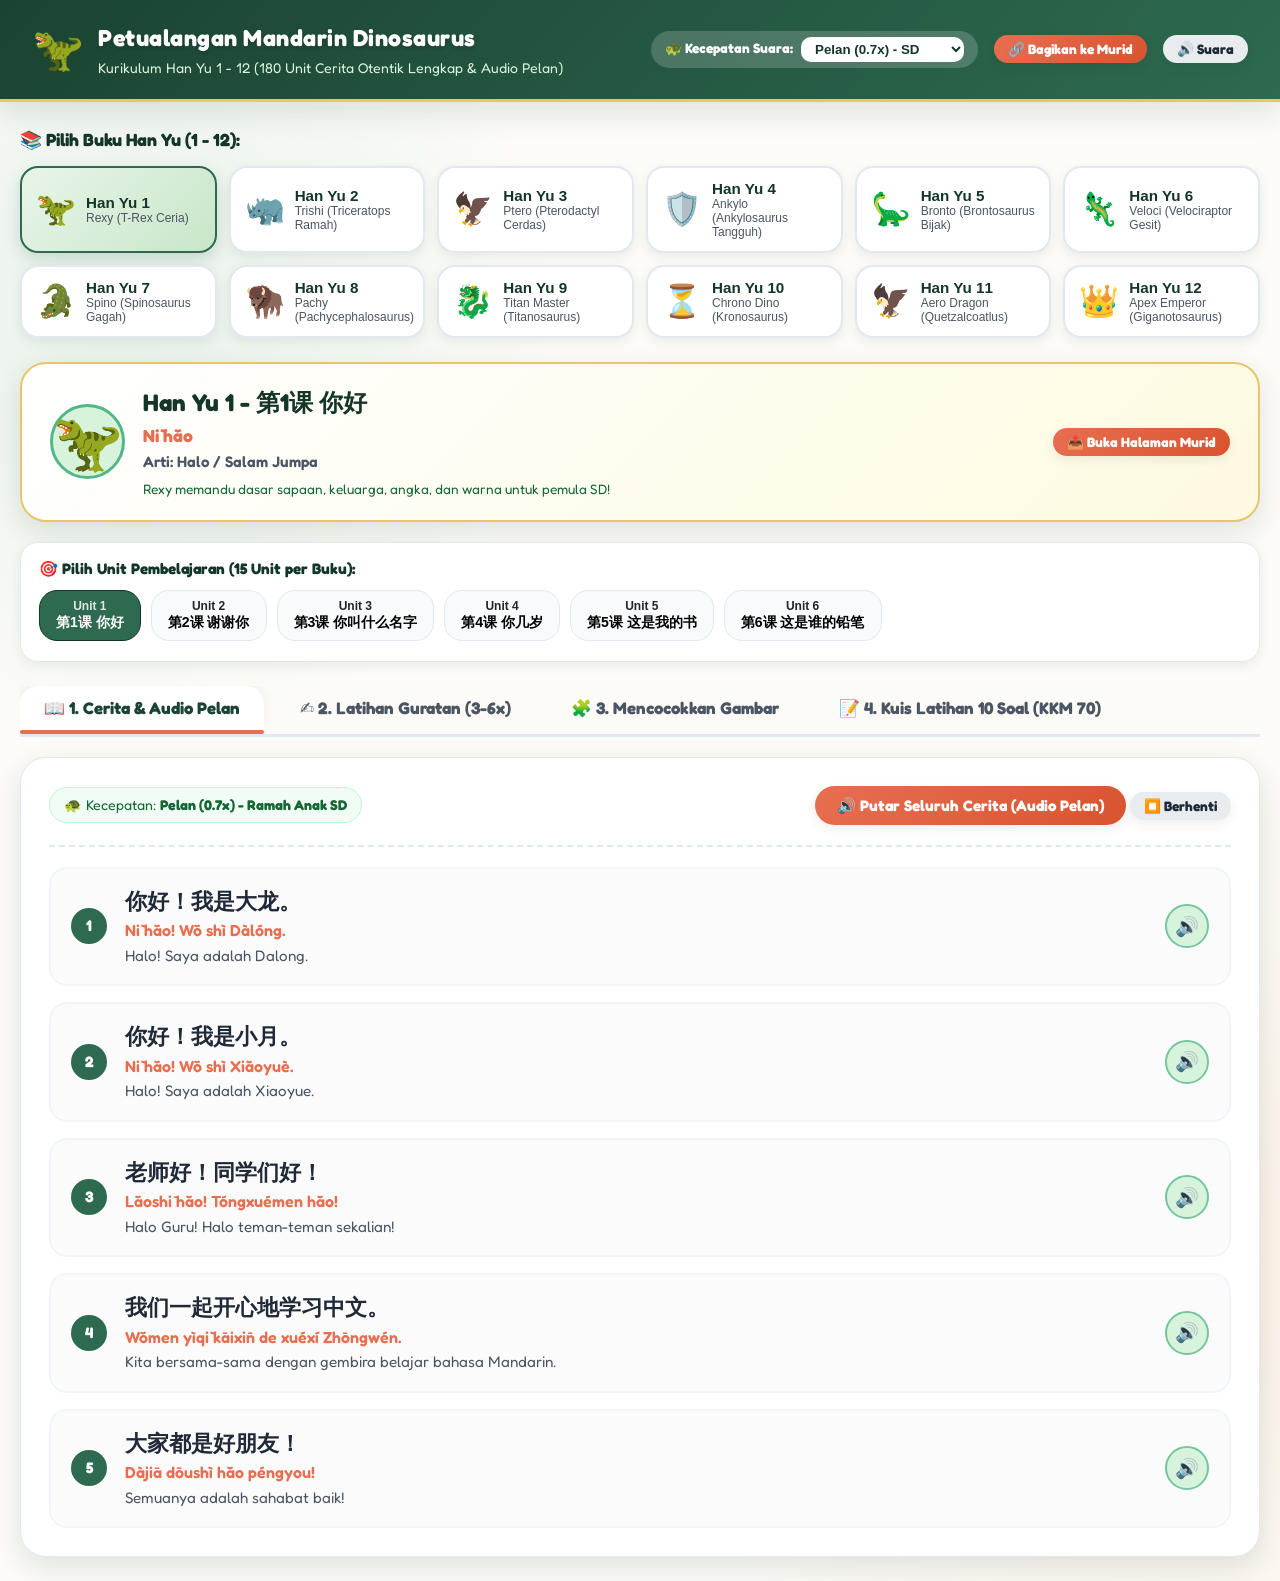
==== commit ce065389: "Add files via upload" ====
--- a/index.html
+++ b/index.html
@@ -3,8 +3,8 @@
 <head>
   <meta charset="UTF-8">
   <meta name="viewport" content="width=device-width, initial-scale=1.0">
-  <title>Petualangan Mandarin Dinosaurus - Han Yu 1 sampai 12 (180 Unit Lengkap)</title>
-  <meta name="description" content="Platform Pembelajaran Mandarin Han Yu 1 - 12 (180 Unit Lengkap) dengan Cerita Audio Lambat Anak SD, Latihan Guratan 3-6x, Game Cocok Gambar, dan Kuis KKM 70.">
+  <title>Petualangan Mandarin Dinosaurus - Han Yu 1 sampai 12 (180 Unit Cerita Otentik Lengkap)</title>
+  <meta name="description" content="Platform Belajar Mandarin Han Yu 1 - 12 (180 Unit Lengkap) dengan Teks Cerita Narasi Otentik Audio Lambat Anak SD, Latihan Menulis Guratan 3-6x, Game Cocok Gambar, dan 10 Soal Kuis Per Unit KKM 70.">
   
   <!-- Google Fonts -->
   <link rel="preconnect" href="https://fonts.googleapis.com">
@@ -12,9 +12,6 @@
   <link href="https://fonts.googleapis.com/css2?family=Fredoka:wght@400;600;700;800&family=Nunito:wght@400;600;700;800;900&family=Noto+Serif+SC:wght@600;700;900&display=swap" rel="stylesheet">
 
   <style>
-    /* ==========================================================================
-       THEME STYLING: PETUALANGAN MANDARIN DINOSAURUS (JURASSIC VIBRANT AESTHETICS)
-       ========================================================================== */
     :root {
       --dino-forest-dark: #143628;
       --dino-forest-deep: #1b4332;
@@ -531,7 +528,7 @@
       transform: scale(1.1);
     }
 
-    /* 2. STROKE PRACTICE TAB */
+    /* 2. STROKE PRACTICE TAB (PERBANYAK KOSAKATA & GURATAN) */
     .stroke-practice-container {
       background: white;
       border-radius: var(--radius-lg);
@@ -558,6 +555,7 @@
       flex-direction: column;
       align-items: center;
       transition: all 0.2s;
+      min-width: 80px;
     }
 
     .vocab-tab-btn:hover {
@@ -906,7 +904,7 @@
       color: var(--text-main);
     }
 
-    /* 4. QUIZ ENGINE */
+    /* 4. QUIZ ENGINE (10 SOAL PER UNIT) */
     .quiz-box-card {
       background: white;
       border-radius: var(--radius-lg);
@@ -1067,15 +1065,6 @@
       opacity: 1;
     }
 
-    .quiz-explanation-box {
-      background: #f0fdf4;
-      border: 1px solid #bbf7d0;
-      padding: 14px 20px;
-      border-radius: var(--radius-md);
-      font-size: 0.95rem;
-      margin-bottom: 24px;
-    }
-
     .quiz-footer-nav {
       display: flex;
       justify-content: space-between;
@@ -1094,6 +1083,7 @@
       display: flex;
       justify-content: center;
       gap: 8px;
+      flex-wrap: wrap;
     }
 
     .quiz-dot {
@@ -1118,10 +1108,7 @@
     /* MODAL SELEBRASI */
     .win-modal {
       position: fixed;
-      top: 0;
-      left: 0;
-      right: 0;
-      bottom: 0;
+      top: 0; left: 0; right: 0; bottom: 0;
       background: rgba(0,0,0,0.65);
       backdrop-filter: blur(4px);
       display: flex;
@@ -1131,13 +1118,8 @@
       padding: 20px;
     }
 
-    .win-modal.hidden {
-      display: none !important;
-    }
-
-    .win-modal.show {
-      display: flex !important;
-    }
+    .win-modal.hidden { display: none !important; }
+    .win-modal.show { display: flex !important; }
 
     .win-modal-box {
       background: white;
@@ -1150,168 +1132,40 @@
       animation: popIn 0.3s cubic-bezier(0.175, 0.885, 0.32, 1.275);
     }
 
-    .trophy-icon {
-      font-size: 4.5rem;
-      animation: float 2s infinite ease-in-out;
-    }
-
-    .applause-hands {
-      font-size: 4rem;
-      animation: bounce 1.5s infinite;
-    }
-
-    .roar-dino-icon {
-      font-size: 4.5rem;
-      animation: shake 0.6s infinite;
-    }
+    .trophy-icon { font-size: 4.5rem; animation: float 2s infinite ease-in-out; }
+    .roar-dino-icon { font-size: 4.5rem; animation: shake 0.6s infinite; }
 
     .kkm-passed-badge {
-      background: #ecfdf5;
-      color: #065f46;
-      border: 1px solid #a7f3d0;
-      padding: 6px 16px;
-      border-radius: var(--radius-full);
-      font-weight: 800;
-      display: inline-block;
-      margin: 12px 0;
+      background: #ecfdf5; color: #065f46; border: 1px solid #a7f3d0;
+      padding: 6px 16px; border-radius: var(--radius-full); font-weight: 800;
+      display: inline-block; margin: 12px 0;
     }
 
     .kkm-failed-badge {
-      background: #fef2f2;
-      color: #991b1b;
-      border: 1px solid #fecaca;
-      padding: 6px 16px;
-      border-radius: var(--radius-full);
-      font-weight: 800;
-      display: inline-block;
-      margin: 12px 0;
+      background: #fef2f2; color: #991b1b; border: 1px solid #fecaca;
+      padding: 6px 16px; border-radius: var(--radius-full); font-weight: 800;
+      display: inline-block; margin: 12px 0;
     }
 
     .action-buttons {
-      display: flex;
-      gap: 12px;
-      justify-content: center;
-      margin-top: 24px;
-      flex-wrap: wrap;
-    }
-
-    /* MODAL SHARE KE MURID */
-    .share-modal-box {
-      max-width: 600px;
-    }
-
-    .share-options-grid {
-      display: grid;
-      grid-template-columns: 1fr 1fr;
-      gap: 14px;
-      margin: 18px 0;
-      text-align: left;
-    }
-
-    .share-option-field {
-      display: flex;
-      flex-direction: column;
-      gap: 6px;
-    }
-
-    .share-option-field label {
-      font-size: 0.85rem;
-      font-weight: 800;
-      color: var(--dino-forest-dark);
-    }
-
-    .share-option-field select {
-      padding: 8px 12px;
-      border-radius: var(--radius-sm);
-      border: 1.5px solid var(--dino-border);
-      font-weight: 700;
-    }
-
-    .share-link-preview-box {
-      background: #f8fafc;
-      border: 1px solid var(--dino-border);
-      padding: 14px;
-      border-radius: var(--radius-md);
-      margin: 16px 0;
-      text-align: left;
-    }
-
-    .link-input-group {
-      display: flex;
-      gap: 8px;
-      margin-top: 6px;
-    }
-
-    .link-input-group input {
-      flex-grow: 1;
-      padding: 8px 12px;
-      border: 1.5px solid var(--dino-border);
-      border-radius: var(--radius-sm);
-      font-size: 0.88rem;
-    }
-
-    .copy-status {
-      font-size: 0.85rem;
-      color: #16a34a;
-      font-weight: 700;
-      display: block;
-      margin-top: 4px;
-    }
-
-    /* ANIMATIONS */
-    @keyframes bounce {
-      0%, 100% { transform: translateY(0); }
-      50% { transform: translateY(-6px); }
-    }
-
-    @keyframes float {
-      0%, 100% { transform: translateY(0); }
-      50% { transform: translateY(-10px); }
-    }
-
-    @keyframes pulse-glow {
-      0%, 100% { transform: scale(1); box-shadow: 0 0 0 0 rgba(231, 111, 81, 0.4); }
-      50% { transform: scale(1.03); box-shadow: 0 0 16px 4px rgba(231, 111, 81, 0.3); }
-    }
-
-    @keyframes shake {
-      0%, 100% { transform: translateX(0); }
-      25% { transform: translateX(-8px); }
-      75% { transform: translateX(8px); }
-    }
-
-    @keyframes fadeIn {
-      from { opacity: 0; transform: translateY(8px); }
-      to { opacity: 1; transform: translateY(0); }
-    }
-
-    @keyframes popIn {
-      from { transform: scale(0.8); opacity: 0; }
-      to { transform: scale(1); opacity: 1; }
-    }
+      display: flex; gap: 12px; justify-content: center; margin-top: 24px; flex-wrap: wrap;
+    }
+
+    /* MODAL SHARE */
+    .share-modal-box { max-width: 600px; }
+    .share-link-preview-box { background: #f8fafc; border: 1px solid var(--dino-border); padding: 14px; border-radius: var(--radius-md); margin: 16px 0; text-align: left; }
+    .link-input-group { display: flex; gap: 8px; margin-top: 6px; }
+    .link-input-group input { flex-grow: 1; padding: 8px 12px; border: 1.5px solid var(--dino-border); border-radius: var(--radius-sm); font-size: 0.88rem; }
+
+    @keyframes bounce { 0%, 100% { transform: translateY(0); } 50% { transform: translateY(-6px); } }
+    @keyframes float { 0%, 100% { transform: translateY(0); } 50% { transform: translateY(-10px); } }
+    @keyframes pulse-glow { 0%, 100% { transform: scale(1); } 50% { transform: scale(1.03); } }
+    @keyframes shake { 0%, 100% { transform: translateX(0); } 25% { transform: translateX(-8px); } 75% { transform: translateX(8px); } }
+    @keyframes fadeIn { from { opacity: 0; transform: translateY(8px); } to { opacity: 1; transform: translateY(0); } }
+    @keyframes popIn { from { transform: scale(0.8); opacity: 0; } to { transform: scale(1); opacity: 1; } }
 
     @media (max-width: 860px) {
-      .stroke-workspace-grid {
-        grid-template-columns: 1fr;
-      }
-      .matching-board {
-        grid-template-columns: 1fr;
-      }
-      .share-options-grid {
-        grid-template-columns: 1fr;
-      }
-    }
-
-    @media (max-width: 600px) {
-      .dino-navbar {
-        padding: 12px 16px;
-      }
-      .unit-hero-banner {
-        padding: 16px;
-      }
-      .books-grid {
-        grid-template-columns: 1fr 1fr;
-      }
+      .stroke-workspace-grid, .matching-board { grid-template-columns: 1fr; }
     }
   </style>
 </head>
@@ -1323,7 +1177,7 @@
       <div class="brand-icon">🦖</div>
       <div class="brand-titles">
         <h1>Petualangan Mandarin Dinosaurus</h1>
-        <p>Kurikulum Han Yu 1 - 12 (180 Unit Lengkap & Audio Pelan SD)</p>
+        <p>Kurikulum Han Yu 1 - 12 (180 Unit Cerita Otentik Lengkap & Audio Pelan)</p>
       </div>
     </a>
 
@@ -1356,9 +1210,7 @@
       <div class="section-label">
         <span>📚 Pilih Buku Han Yu (1 - 12):</span>
       </div>
-      <div class="books-grid" id="book-selector-grid">
-        <!-- Rendered by JS -->
-      </div>
+      <div class="books-grid" id="book-selector-grid"></div>
     </section>
 
     <!-- 2. HERO BANNER MASKOT DINOSAURUS & UNIT SAAT INI -->
@@ -1385,9 +1237,7 @@
       <div class="section-label" style="font-size: 0.95rem; margin-bottom: 8px;">
         <span>🎯 Pilih Unit Pembelajaran (15 Unit per Buku):</span>
       </div>
-      <div class="unit-pills-scroll" id="unit-selector-list">
-        <!-- Rendered by JS -->
-      </div>
+      <div class="unit-pills-scroll" id="unit-selector-list"></div>
     </section>
 
     <!-- 4. TAB AKTIVITAS PEMBELAJARAN INTERAKTIF -->
@@ -1402,35 +1252,27 @@
         🧩 3. Mencocokkan Gambar
       </button>
       <button class="dino-tab-item" data-tab="quiz">
-        📝 4. Kuis Pilihan Berganda (KKM 70)
+        📝 4. Kuis Latihan 10 Soal (KKM 70)
       </button>
     </nav>
 
     <!-- 5. PANEL AKTIVITAS -->
     <!-- TAB 1: CERITA & AUDIO PELAN ANAK SD -->
     <section class="activity-panel active" id="tab-panel-story">
-      <div id="story-content-container">
-        <!-- Rendered by JS -->
-      </div>
+      <div id="story-content-container"></div>
     </section>
 
-    <!-- TAB 2: LATIHAN PENULISAN GURATAN (3-6X REPETISI DENGAN AUDIO OTOMATIS) -->
+    <!-- TAB 2: LATIHAN GURATAN DIPERBANYAK (3-6X REPETISI DENGAN SUARA TEPUK TANGAN / RAUNGAN) -->
     <section class="activity-panel" id="tab-panel-strokes">
       <div class="stroke-practice-container">
         <div class="section-label">
-          <span>✍️ Pilih Kosakata untuk Latihan Guratan:</span>
+          <span>✍️ Pilih Kosakata Guratan (Diperbanyak per Unit):</span>
         </div>
-        <div class="vocab-selector-tabs" id="vocab-stroke-selector">
-          <!-- Rendered by JS -->
-        </div>
+        <div class="vocab-selector-tabs" id="vocab-stroke-selector"></div>
 
         <div class="stroke-workspace-grid">
-          <!-- Kolom Kiri: Metadata & Target Repetisi -->
-          <div class="stroke-meta-panel" id="stroke-meta-display">
-            <!-- Rendered by JS -->
-          </div>
-
-          <!-- Kolom Kanan: Kanvas Mi Zi Ge -->
+          <div class="stroke-meta-panel" id="stroke-meta-display"></div>
+
           <div class="stroke-canvas-wrapper">
             <div id="stroke-demo-indicator" class="stroke-demo-indicator" style="margin-bottom: 10px; text-align: center; width: 100%;">
               💡 Tulis karakter di kotak Mi Zi Ge di bawah ini:
@@ -1458,48 +1300,33 @@
         </div>
       </div>
 
-      <!-- Modal Selebrasi Guratan (Tepuk Tangan & Raungan Dinosaurus) -->
       <div id="stroke-celebration-modal" class="win-modal hidden"></div>
     </section>
 
-    <!-- TAB 3: GAME MENCOCOKKAN GAMBAR & KOSAKATA -->
+    <!-- TAB 3: GAME MENCOCOKKAN GAMBAR -->
     <section class="activity-panel" id="tab-panel-matching">
-      <div id="matching-container">
-        <!-- Rendered by JS -->
-      </div>
+      <div id="matching-container"></div>
     </section>
 
-    <!-- TAB 4: KUIS PILIHAN BERGANDA 5 TIPE (KKM 70) -->
+    <!-- TAB 4: KUIS LATIHAN DIPERBANYAK (10 SOAL PER UNIT & KKM 70) -->
     <section class="activity-panel" id="tab-panel-quiz">
-      <div id="quiz-container">
-        <!-- Rendered by JS -->
-      </div>
+      <div id="quiz-container"></div>
     </section>
 
   </main>
 
   <!-- ==============================================================================
-       EMBEDDED JAVASCRIPT MASTER BUNDLE (100% ZERO-DEPENDENCY GUARANTEE)
+       EMBEDDED ALL-IN-ONE LOGIC & DATASET (180 UNITS & EXPANDED PRACTICE)
        ============================================================================== -->
   <script>
-    /* 1. DATA KURIKULUM HAN YU 1 - 12 (180 UNIT) */
     const HAN_YU_STORIES_DATABASE = {
       1: [
-        { unit: 1, title: "第1课 你好", pinyin: "Nǐ hǎo", meaning: "Halo / Salam Jumpa", sentences: [ { hanzi: "你好！我是大龙。", pinyin: "Nǐ hǎo! Wǒ shì Dàlóng.", indonesian: "Halo! Saya adalah Dalong." }, { hanzi: "你好！我是小月。", pinyin: "Nǐ hǎo! Wǒ shì Xiǎoyuè.", indonesian: "Halo! Saya adalah Xiaoyue." }, { hanzi: "老师好！同学们好！", pinyin: "Lǎoshī hǎo! Tóngxuémen hǎo!", indonesian: "Halo Guru! Halo teman-teman sekalian!" }, { hanzi: "我们一起开心地学习中文。", pinyin: "Wǒmen yìqǐ kāixīn de xuéxí Zhōngwén.", indonesian: "Kita bersama-sama dengan gembira belajar bahasa Mandarin." }, { hanzi: "大家都是好朋友！", pinyin: "Dàjiā dōushì hǎo péngyou!", indonesian: "Semuanya adalah sahabat baik!" } ], vocab: [ { hanzi: "你", pinyin: "nǐ", meaning: "kamu / anda", strokes: 7, strokeOrder: ["撇", "竖", "撇", "横撇", "点", "横", "竖"], radical: "亻" }, { hanzi: "好", pinyin: "hǎo", meaning: "baik / bagus", strokes: 6, strokeOrder: ["撇点", "撇", "提", "横折", "横", "横"], radical: "女" }, { hanzi: "我", pinyin: "wǒ", meaning: "saya / aku", strokes: 7, strokeOrder: ["撇", "横", "竖钩", "提", "斜钩", "撇", "点"], radical: "戈" }, { hanzi: "老师", pinyin: "lǎoshī", meaning: "guru / pengajar", strokes: 6, strokeOrder: ["横", "竖", "横", "撇", "竖", "横折折折钩"], radical: "耂" } ] },
-        { unit: 2, title: "第2课 谢谢你", pinyin: "Xièxie nǐ", meaning: "Terima Kasih", sentences: [ { hanzi: "谢谢你帮我拿书。", pinyin: "Xièxie nǐ bāng wǒ ná shū.", indonesian: "Terima kasih kamu telah membantuku membawakan buku." }, { hanzi: "不客气，这是我应该做的。", pinyin: "Bú kèqi, zhè shì wǒ yīnggāi zuò de.", indonesian: "Sama-sama, ini sudah seharusnya aku lakukan." }, { hanzi: "放学了，我们对老师说再见。", pinyin: "Fàngxué le, wǒmen duì lǎoshī shuō zàijiàn.", indonesian: "Waktu pulang sekolah tiba, kami mengucapkan selamat tinggal kepada guru." }, { hanzi: "明天学校见！", pinyin: "Míngtiān xuéxiào jiàn!", indonesian: "Sampai jumpa besok di sekolah!" }, { hanzi: "大家有礼貌真懂事。", pinyin: "Dàjiā yǒu lǐmào zhēn dǒngshì.", indonesian: "Semua murid sopan dan berbudi pekerti baik." } ], vocab: [ { hanzi: "谢", pinyin: "xiè", meaning: "terima kasih", strokes: 12, strokeOrder: ["点", "横折提", "撇", "竖", "横折", "横", "横", "横", "竖", "横", "撇", "点"], radical: "讠" }, { hanzi: "不", pinyin: "bù", meaning: "tidak / bukan", strokes: 4, strokeOrder: ["横", "撇", "竖", "点"], radical: "一" }, { hanzi: "客气", pinyin: "kèqi", meaning: "sungkan / ramah", strokes: 9, strokeOrder: ["点", "点", "横钩", "撇", "横撇", "横", "竖", "撇", "捺"], radical: "宀" }, { hanzi: "再见", pinyin: "zàijiàn", meaning: "sampai jumpa", strokes: 6, strokeOrder: ["横", "竖", "横折钩", "竖", "横", "横"], radical: "冂" } ] },
-        { unit: 3, title: "第3课 你叫什么名字", pinyin: "Nǐ jiào shénme míngzi", meaning: "Siapa Namamu", sentences: [ { hanzi: "请问你叫什么名字？", pinyin: "Qǐngwèn nǐ jiào shénme míngzi?", indonesian: "Bolehkah saya bertanya siapa namamu?" }, { hanzi: "我叫明明，今年上一年级。", pinyin: "Wǒ jiào Míngming, jīnnián shàng yī niánjí.", indonesian: "Nama saya Mingming, tahun ini masuk kelas satu." }, { hanzi: "他叫大生，是我的同桌。", pinyin: "Tā jiào Dàshēng, shì wǒ de tóngzhuō.", indonesian: "Dia bernama Dasheng, dia adalah teman sebangkuku." }, { hanzi: "很高兴认识你们大家。", pinyin: "Hěn gāoxìng rènshi nǐmen dàjiā.", indonesian: "Sangat senang dapat berkenalan dengan kalian semua." }, { hanzi: "我们手拉手一起做游戏。", pinyin: "Wǒmen shǒulāshǒu yìqǐ zuò yóuxì.", indonesian: "Kami bergandengan tangan bersama-sama bermain game." } ], vocab: [ { hanzi: "叫", pinyin: "jiào", meaning: "dipanggil / bernama", strokes: 5, strokeOrder: ["竖", "横折", "横", "竖折撇", "竖"], radical: "口" }, { hanzi: "什么", pinyin: "shénme", meaning: "apa", strokes: 4, strokeOrder: ["撇", "竖", "横", "竖"], radical: "亻" }, { hanzi: "名字", pinyin: "míngzi", meaning: "nama lengkap", strokes: 6, strokeOrder: ["撇", "横撇", "点", "竖", "横折", "横"], radical: "夕" }, { hanzi: "高兴", pinyin: "gāoxìng", meaning: "senang / gembira", strokes: 10, strokeOrder: ["点", "横", "竖", "横折", "横", "点", "撇", "横", "竖钩", "点"], radical: "高" } ] },
-        { unit: 4, title: "第4课 你几岁", pinyin: "Nǐ jǐ suì", meaning: "Berapa Usiamu", sentences: [ { hanzi: "小弟弟，你今年几岁了？", pinyin: "Xiǎo dìdi, nǐ jīnnián jǐ suì le?", indonesian: "Adik kecil, berapakah usiamu tahun ini?" }, { hanzi: "我今年七岁了。", pinyin: "Wǒ jīnnián qī suì le.", indonesian: "Saya tahun ini berusia tujuh tahun." }, { hanzi: "哥哥今年十岁，个子长得高。", pinyin: "Gēge jīnnián shí suì, gèzi zhǎng de gāo.", indonesian: "Kakak laki-laki berusia sepuluh tahun, badannya tinggi." }, { hanzi: "妹妹三岁，喜欢吃苹果。", pinyin: "Mèimei sān suì, xǐhuan chī píngguǒ.", indonesian: "Adik perempuan berusia tiga tahun, suka makan buah apel." }, { hanzi: "我们天天健康成长。", pinyin: "Wǒmen tiāntiān jiànkāng chéngzhǎng.", indonesian: "Kami setiap hari bertumbuh kembang dengan sehat." } ], vocab: [ { hanzi: "几", pinyin: "jǐ", meaning: "berapa", strokes: 2, strokeOrder: ["撇", "横折弯钩"], radical: "几" }, { hanzi: "岁", pinyin: "suì", meaning: "tahun (usia)", strokes: 6, strokeOrder: ["竖", "竖折", "竖", "撇", "横折钩", "横"], radical: "山" }, { hanzi: "七", pinyin: "qī", meaning: "tujuh", strokes: 2, strokeOrder: ["横", "竖弯钩"], radical: "一" }, { hanzi: "十", pinyin: "shí", meaning: "sepuluh", strokes: 2, strokeOrder: ["横", "竖"], radical: "十" } ] },
-        { unit: 5, title: "第5课 这是我的书", pinyin: "Zhè shì wǒ de shū", meaning: "Ini Buku Saya", sentences: [ { hanzi: "这是我的中文课本。", pinyin: "Zhè shì wǒ de Zhōngwén kèběn.", indonesian: "Ini adalah buku pelajaran bahasa Mandarin saya." }, { hanzi: "那是老师的书包。", pinyin: "Nà shì lǎoshī de shūbāo.", indonesian: "Itu adalah tas sekolah milik guru." }, { hanzi: "课本里面有漂亮的图画。", pinyin: "Kèběn lǐmiàn yǒu piàoliang de túhuà.", indonesian: "Di dalam buku pelajaran terdapat gambar-gambar yang indah." }, { hanzi: "我每天认真阅读中文书。", pinyin: "Wǒ měitiān rènzhēn yuèdú Zhōngwén shū.", indonesian: "Saya setiap hari membaca buku Mandarin dengan tekun." }, { hanzi: "读书让我学到了许多知识。", pinyin: "Dúshū ràng wǒ xuédào le xǔduō zhīshi.", indonesian: "Membaca buku membuatku mempelajari banyak ilmu pengetahuan." } ], vocab: [ { hanzi: "这", pinyin: "zhè", meaning: "ini", strokes: 7, strokeOrder: ["点", "横", "撇", "点", "点", "横折折撇", "捺"], radical: "辶" }, { hanzi: "是", pinyin: "shì", meaning: "adalah", strokes: 9, strokeOrder: ["竖", "横折", "横", "横", "横", "竖", "横", "撇", "捺"], radical: "日" }, { hanzi: "那", pinyin: "nà", meaning: "itu", strokes: 6, strokeOrder: ["横折钩", "横", "横", "撇", "横折折折钩", "竖"], radical: "阝" }, { hanzi: "书", pinyin: "shū", meaning: "buku", strokes: 4, strokeOrder: ["横折", "横折钩", "竖", "点"], radical: "乙" } ] },
-        { unit: 6, title: "第6课 这是谁的铅笔", pinyin: "Zhè shì shéi de qiānbǐ", meaning: "Ini Pensil Siapa", sentences: [ { hanzi: "这是谁的铅笔？", pinyin: "Zhè shì shéi de qiānbǐ?", indonesian: "Ini pensil milik siapa?" }, { hanzi: "这是小华的铅笔。", pinyin: "Zhè shì Xiǎohuá de qiānbǐ.", indonesian: "Ini adalah pensil milik Xiaohua." }, { hanzi: "桌子上还有一块橡皮和一把尺子。", pinyin: "Zhuōzi shàng hái yǒu yí kuài xiàngpí hé yì bǎ chǐzi.", indonesian: "Di atas meja masih ada sebuah penghapus dan sebuah penggaris." }, { hanzi: "用完文具要放进笔盒里。", pinyin: "Yòng wán wénjù yào fàng jìn bǐhé lǐ.", indonesian: "Setelah memakai alat tulis harus dimasukkan ke dalam kotak pensil." }, { hanzi: "好习惯从小养成。", pinyin: "Hǎo xíguàn cóng xiǎo yǎngchéng.", indonesian: "Kebiasaan yang baik dibina sejak usia dini." } ], vocab: [ { hanzi: "谁", pinyin: "shéi", meaning: "siapa", strokes: 10, strokeOrder: ["点", "横折提", "撇", "竖", "点", "横", "横", "横", "竖", "横"], radical: "讠" }, { hanzi: "铅笔", pinyin: "qiānbǐ", meaning: "pensil", strokes: 10, strokeOrder: ["撇", "横", "横", "横", "竖提", "撇", "横撇", "横", "竖", "横"], radical: "钅" }, { hanzi: "尺子", pinyin: "chǐzi", meaning: "penggaris", strokes: 4, strokeOrder: ["横折", "横", "撇", "点"], radical: "尸" }, { hanzi: "橡皮", pinyin: "xiàngpí", meaning: "penghapus karet", strokes: 15, strokeOrder: ["横", "竖", "撇", "点", "撇", "竖", "横折", "横", "横", "横", "撇", "竖提", "撇", "捺"], radical: "木" } ] },
-        { unit: 7, title: "第7课 我爱我的家", pinyin: "Wǒ ài wǒ de jiā", meaning: "Aku Sayang Keluargaku", sentences: [ { hanzi: "我家有五口人。", pinyin: "Wǒ jiā yǒu wǔ kǒu rén.", indonesian: "Keluargaku memiliki lima orang anggota keluarga." }, { hanzi: "有爸爸、妈妈、哥哥、妹妹和我。", pinyin: "Yǒu bàba, māma, gēge, mèimei hé wǒ.", indonesian: "Ada ayah, ibu, kakak laki-laki, adik perempuan, dan saya." }, { hanzi: "爸爸妈妈每天关心疼爱我们。", pinyin: "Bàba māma měitiān guānxīn téng'ài wǒmen.", indonesian: "Ayah dan ibu setiap hari menyayangi dan merawat kami." }, { hanzi: "我们是一个幸福快乐的家庭。", pinyin: "Wǒmen shì yí gè xìngfú kuàilè de jiātíng.", indonesian: "Kami adalah sebuah keluarga yang bahagia dan harmonis." }, { hanzi: "我深深地爱着我的家！", pinyin: "Wǒ shēnshēn de ài zhe wǒ de jiā!", indonesian: "Saya sangat menyayangi keluarga rumahku!" } ], vocab: [ { hanzi: "家", pinyin: "jiā", meaning: "rumah / keluarga", strokes: 10, strokeOrder: ["点", "点", "横钩", "横", "撇", "竖提", "撇", "撇", "撇", "捺"], radical: "宀" }, { hanzi: "爱", pinyin: "ài", meaning: "mencintai / sayang", strokes: 10, strokeOrder: ["撇", "点", "点", "撇", "点", "横撇", "横", "撇", "横撇", "捺"], radical: "爫" }, { hanzi: "爸爸", pinyin: "bàba", meaning: "ayah / papa", strokes: 8, strokeOrder: ["撇", "点", "撇", "捺", "横折", "竖", "横", "竖弯钩"], radical: "父" }, { hanzi: "妈妈", pinyin: "māma", meaning: "ibu / mama", strokes: 6, strokeOrder: ["撇点", "撇", "提", "横折", "竖折折钩", "横"], radical: "女" } ] },
-        { unit: 8, title: "第8课 我有一只小狗", pinyin: "Wǒ yǒu yì zhī xiǎogǒu", meaning: "Aku Punya Seekor Anjing Kecil", sentences: [ { hanzi: "我家里养了一只可爱的小白狗。", pinyin: "Wǒ jiālǐ yǎng le yì zhī kě'ài de xiǎo bái gǒu.", indonesian: "Di rumahku memelihara seekor anjing putih kecil yang lucu." }, { hanzi: "它的眼睛大大的，耳朵尖尖的。", pinyin: "Tā de yǎnjīng dàdà de, ěrduo jiānjiān de.", indonesian: "Matanya besar dan telinganya tegak runcing." }, { hanzi: "小狗摇着尾巴向我跑过来。", pinyin: "Xiǎogǒu yáo zhe wěiba xiàng wǒ pǎo guòlái.", indonesian: "Anjing kecil mengibaskan ekornya berlari ke arahku." }, { hanzi: "放学回家，它总是第一个欢迎我。", pinyin: "Fàngxué huíjiā, tā zǒngshì dì-yī gè huānyíng wǒ.", indonesian: "Saat pulang sekolah, ia selalu yang pertama menyambutku." }, { hanzi: "它是我们家最忠实的好朋友。", pinyin: "Tā shì wǒmen jiā zuì zhōngshí de hǎo péngyou.", indonesian: "Ia adalah sahabat paling setia di keluarga kami." } ], vocab: [ { hanzi: "有", pinyin: "yǒu", meaning: "mempunyai / ada", strokes: 6, strokeOrder: ["横", "撇", "竖", "横折钩", "横", "横"], radical: "月" }, { hanzi: "只", pinyin: "zhī", meaning: "ekor (kata bantu hewan)", strokes: 5, strokeOrder: ["竖", "横折", "横", "撇", "点"], radical: "口" }, { hanzi: "狗", pinyin: "gǒu", meaning: "anjing", strokes: 8, strokeOrder: ["撇", "弯钩", "撇", "撇", "横折钩", "竖", "横折", "横"], radical: "犭" }, { hanzi: "小", pinyin: "xiǎo", meaning: "kecil", strokes: 3, strokeOrder: ["竖钩", "撇", "点"], radical: "小" } ] },
-        { unit: 9, title: "第9课 今天星期几", pinyin: "Jīntiān xīngqījǐ", meaning: "Hari Ini Hari Apa", sentences: [ { hanzi: "请问今天星期几？", pinyin: "Qǐngwèn jīntiān xīngqījǐ?", indonesian: "Bolehkah bertanya hari ini hari apa?" }, { hanzi: "今天是星期一，新的一周开始了。", pinyin: "Jīntiān shì xīngqīyī, xīn de yì zhōu kāishǐ le.", indonesian: "Hari ini adalah hari Senin, minggu yang baru telah dimulai." }, { hanzi: "明天是星期二，后天是星期三。", pinyin: "Míngtiān shì xīngqī'èr, hòutiān shì xīngqīsān.", indonesian: "Besok adalah hari Selasa, lusa adalah hari Rabu." }, { hanzi: "星期六和星期天是快乐的周末。", pinyin: "Xīngqīliù hé xīngqītiān shì kuàilè de zhōumò.", indonesian: "Hari Sabtu dan Minggu adalah akhir pekan yang menyenangkan." }, { hanzi: "一星期有七天，天天要珍惜时间。", pinyin: "Yì xīngqī yǒu qī tiān, tiāntiān yào zhēnxī shíjiān.", indonesian: "Satu minggu ada tujuh hari, setiap hari kita harus menghargai waktu." } ], vocab: [ { hanzi: "今天", pinyin: "jīntiān", meaning: "hari ini", strokes: 4, strokeOrder: ["撇", "捺", "点", "横撇"], radical: "人" }, { hanzi: "星期", pinyin: "xīngqī", meaning: "minggu / pekan", strokes: 9, strokeOrder: ["竖", "横折", "横", "横", "撇", "横", "横", "竖", "横"], radical: "日" }, { hanzi: "明天", pinyin: "míngtiān", meaning: "besok", strokes: 8, strokeOrder: ["竖", "横折", "横", "横", "撇", "横折钩", "横", "横"], radical: "日" }, { hanzi: "天", pinyin: "tiān", meaning: "langit / hari", strokes: 4, strokeOrder: ["横", "横", "撇", "捺"], radical: "大" } ] },
-        { unit: 10, title: "第10课 现在几点", pinyin: "Xiànzài jǐ diǎn", meaning: "Sekarang Jam Berapa", sentences: [ { hanzi: "请问现在几点钟了？", pinyin: "Qǐngwèn xiànzài jǐ diǎn zhōng le?", indonesian: "Permisi, sekarang jam berapa?" }, { hanzi: "现在是早上八点整。", pinyin: "Xiànzài shì zǎoshang bā diǎn zhěng.", indonesian: "Sekarang adalah jam delapan pagi tepat." }, { hanzi: "八点三十分我们要开始上中文课。", pinyin: "Bā diǎn sānshí fēn wǒmen yào kāishǐ shàng Zhōngwén kè.", indonesian: "Pukul delapan lewat tiga puluh kami mulai pelajaran Mandarin." }, { hanzi: "中午十二点我们去餐厅吃午饭。", pinyin: "Zhōngwǔ shí'èr diǎn wǒmen qù cāntīng chī wǔfàn.", indonesian: "Pukul dua belas siang kami pergi ke kantin makan siang." }, { hanzi: "遵守时间是一个好习惯。", pinyin: "Zūnshǒu shíjiān shì yí gè hǎo xíguàn.", indonesian: "Tepat waktu adalah kebiasaan yang sangat terpuji." } ], vocab: [ { hanzi: "现在", pinyin: "xiànzài", meaning: "sekarang", strokes: 8, strokeOrder: ["横", "横", "竖", "提", "竖", "横折", "撇", "竖弯钩"], radical: "王" }, { hanzi: "点", pinyin: "diǎn", meaning: "titik / jam (waktu)", strokes: 9, strokeOrder: ["竖", "横折", "横", "竖", "横", "点", "点", "点", "点"], radical: "灬" }, { hanzi: "分", pinyin: "fēn", meaning: "menit / membagi", strokes: 4, strokeOrder: ["撇", "捺", "横折钩", "撇"], radical: "刀" }, { hanzi: "早上", pinyin: "zǎoshang", meaning: "pagi hari", strokes: 6, strokeOrder: ["竖", "横折", "横", "横", "横", "竖"], radical: "日" } ] },
-        { unit: 11, title: "第11课 我喜欢红色", pinyin: "Wǒ xǐhuan hóngsè", meaning: "Aku Suka Warna Merah", sentences: [ { hanzi: "大自然有许多美丽的颜色。", pinyin: "Dàzìrán yǒu xǔduō měilì de yánsè.", indonesian: "Alam semesta memiliki banyak warna yang indah." }, { hanzi: "太阳是火红色的，草地是翠绿色的。", pinyin: "Tàiyáng shì huǒhóng sè de, cǎodì shì cuìlǜ sè de.", indonesian: "Matahari berwarna merah membara, padang rumput berwarna hijau asri." }, { hanzi: "我最喜欢热情奔放的红色。", pinyin: "Wǒ zuì xǐhuan rèqíng bēnfàng de hóngsè.", indonesian: "Saya paling menyukai warna merah yang penuh semangat." }, { hanzi: "妹妹喜欢像蓝天一样的天蓝色。", pinyin: "Mèimei xǐhuan xiàng lántiān yíyàng de tiānlán sè.", indonesian: "Adik perempuan menyukai warna biru langit cerah." }, { hanzi: "世界因为五彩斑斓而更美丽！", pinyin: "Shìjiè yīnwèi wǔcǎi bānlán ér gèng měilì!", indonesian: "Dunia menjadi semakin indah karena beraneka warna!" } ], vocab: [ { hanzi: "喜欢", pinyin: "xǐhuan", meaning: "menyukai / gemar", strokes: 12, strokeOrder: ["横", "竖", "横", "竖", "横折", "横", "点", "撇", "横", "竖", "横折", "横"], radical: "口" }, { hanzi: "红", pinyin: "hóng", meaning: "merah", strokes: 6, strokeOrder: ["撇折", "撇折", "提", "横", "竖", "横"], radical: "纟" }, { hanzi: "绿", pinyin: "lǜ", meaning: "hijau", strokes: 11, strokeOrder: ["撇折", "撇折", "提", "横折", "横", "横", "竖钩", "点", "提", "撇", "捺"], radical: "纟" }, { hanzi: "蓝", pinyin: "lán", meaning: "biru", strokes: 13, strokeOrder: ["横", "竖", "竖", "竖", "横折", "横", "横", "竖", "横折", "竖", "竖", "横", "横"], radical: "艹" } ] },
-        { unit: 12, title: "第12课 我想吃米饭", pinyin: "Wǒ xiǎng chī mǐfàn", meaning: "Aku Ingin Makan Nasi", sentences: [ { hanzi: "中午放学了，我的肚子有点饿。", pinyin: "Zhōngwǔ fàngxué le, wǒ de dùzi yǒudiǎn è.", indonesian: "Siang hari pulang sekolah, perutku terasa lapar." }, { hanzi: "我想吃香喷喷的白米饭和炒青菜。", pinyin: "Wǒ xiǎng chī xiāngpēnpēn de bái mǐfàn hé chǎo qīngcài.", indonesian: "Saya ingin makan nasi putih harum dan tumis sayur segar." }, { hanzi: "爸爸喜欢吃热腾腾的牛肉面条。", pinyin: "Bàba xǐhuan chī rèténgténg de niúròu miàntiáo.", indonesian: "Ayah suka makan mi sapi kuah yang hangat." }, { hanzi: "妈妈做了美味可口的蒸包子。", pinyin: "Māma zuò le měiwèi kěkǒu de zhēng bāozi.", indonesian: "Ibu membuat bakpao kukus yang lezat dan gurih." }, { hanzi: "大家多吃健康食品，身体壮壮的！", pinyin: "Dàjiā duō chī jiànkāng shípǐn, shēntǐ zhuàngzhuàng de!", indonesian: "Semua banyak makan makanan sehat, badan menjadi kuat!" } ], vocab: [ { hanzi: "想", pinyin: "xiǎng", meaning: "ingin / berpikir", strokes: 13, strokeOrder: ["横", "竖", "撇", "点", "竖", "横折", "横", "点", "斜钩", "点", "点"], radical: "心" }, { hanzi: "吃", pinyin: "chī", meaning: "makan", strokes: 6, strokeOrder: ["竖", "横折", "横", "撇", "横折弯钩", "横"], radical: "口" }, { hanzi: "米饭", pinyin: "mǐfàn", meaning: "nasi putih", strokes: 6, strokeOrder: ["点", "撇", "横", "竖", "撇", "捺"], radical: "米" }, { hanzi: "面条", pinyin: "miàntiáo", meaning: "mi / mie", strokes: 9, strokeOrder: ["横", "撇", "竖", "横折", "竖", "竖", "横", "横", "横"], radical: "面" } ] },
-        { unit: 13, title: "第13课 这里的风景真美", pinyin: "Zhèlǐ de fēngjǐng zhēn měi", meaning: "Pemandangan di Sini Sangat Indah", sentences: [ { hanzi: "周末我和家人一起去郊外散步。", pinyin: "Zhōumò wǒ hé jiārén yìqǐ qù jiāowài sànbù.", indonesian: "Akhir pekan saya dan keluarga berjalan-jalan ke luar kota." }, { hanzi: "远处的青山高高耸立，眼前的小河清澈见底。", pinyin: "Yuǎn chù de qīngshān gāogāo sǒnglì, yǎnqián de xiǎohé qīngchè jiàn dǐ.", indonesian: "Gunung hijau di kejauhan berdiri megah, sungai di depan jernih memukau." }, { hanzi: "草地上开满了各种各样美丽的小野花。", pinyin: "Cǎodì shàng kāi mǎn le gèzhǒng gèyàng měilì de xiǎo yěhuā.", indonesian: "Di padang rumput bermekaran aneka bunga liar kecil yang indah." }, { hanzi: "小鸟在茂密的树林里欢快地鸣唱。", pinyin: "Xiǎoniǎo zài màomì de shùlín lǐ huānkuài de míngchàng.", indonesian: "Burung-burung bernyanyi riang gembira di hutan yang lebat." }, { hanzi: "这里的自然风景真是美极了！", pinyin: "Zhèlǐ de zìrán fēngjǐng zhēnshì měi jí le!", indonesian: "Pemandangan alam di sini sungguh sangat indah!" } ], vocab: [ { hanzi: "这里", pinyin: "zhèlǐ", meaning: "di sini / tempat ini", strokes: 7, strokeOrder: ["点", "横", "撇", "点", "点", "横折折撇", "捺"], radical: "辶" }, { hanzi: "风景", pinyin: "fēngjǐng", meaning: "pemandangan alam", strokes: 9, strokeOrder: ["撇", "横折弯钩", "撇", "点", "竖", "横折", "横", "横", "点"], radical: "风" }, { hanzi: "真", pinyin: "zhēn", meaning: "sungguh / benar-benar", strokes: 10, strokeOrder: ["横", "竖", "横折", "横", "横", "横", "横", "撇", "点"], radical: "目" }, { hanzi: "美", pinyin: "měi", meaning: "indah / cantik", strokes: 9, strokeOrder: ["点", "撇", "横", "横", "竖", "横", "横", "撇", "捺"], radical: "羊" } ] },
-        { unit: 14, title: "第14课 我们去公园", pinyin: "Wǒmen qù gōngyuán", meaning: "Kita Pergi ke Taman", sentences: [ { hanzi: "星期六阳光灿烂，微风习习。", pinyin: "Xīngqīliù yángguāng cànlàn, wēifēng xíxí.", indonesian: "Hari Sabtu sinar mentari cerah, angin bertiup sejuk sepoi-sepoi." }, { hanzi: "爸爸妈妈带我们一起去大公园玩。", pinyin: "Bàba māma dài wǒmen yìqǐ qù dà gōngyuán wán.", indonesian: "Ayah dan ibu mengajak kami bersama-sama bermain ke taman besar." }, { hanzi: "公园里有高高的滑梯和有趣的秋千。", pinyin: "Gōngyuán lǐ yǒu gāogāo de huátī hé yǒuqù de qiūqiān.", indonesian: "Di dalam taman terdapat perosotan tinggi dan ayunan yang asyik." }, { hanzi: "小朋友们在平整的草地上欢快地跑步。", pinyin: "Xiǎopéngyou men zài píngzhěng de cǎodì shàng huānkuài de pǎobù.", indonesian: "Anak-anak berlari riang gembira di padang rumput yang luas." }, { hanzi: "我们在公园度过了无比快乐的一天。", pinyin: "Wǒmen zài gōngyuán dùguò le wúbǐ kuàilè de yì tiān.", indonesian: "Kami melewati hari yang sangat menyenangkan di taman." } ], vocab: [ { hanzi: "去", pinyin: "qù", meaning: "pergi", strokes: 5, strokeOrder: ["横", "竖", "横", "撇折", "点"], radical: "厶" }, { hanzi: "公园", pinyin: "gōngyuán", meaning: "taman umum", strokes: 4, strokeOrder: ["撇", "捺", "撇折", "点"], radical: "八" }, { hanzi: "玩", pinyin: "wán", meaning: "bermain", strokes: 8, strokeOrder: ["横", "横", "竖", "提", "横", "横", "撇", "竖弯钩"], radical: "王" }, { hanzi: "跑", pinyin: "pǎo", meaning: "berlari", strokes: 12, strokeOrder: ["竖", "横折", "横", "竖", "横", "竖", "提", "撇", "横折钩", "竖", "横折", "横"], radical: "足" } ] },
-        { unit: 15, title: "第15课 快乐的中文课", pinyin: "Kuàilè de Zhōngwén kè", meaning: "Pelajaran Bahasa Mandarin yang Menyenangkan", sentences: [ { hanzi: "清脆的铃声响了，中文课开始了。", pinyin: "Qīngcuì de língshēng xiǎng le, Zhōngwén kè kāishǐ le.", indonesian: "Bel berbunyi nyaring, kelas bahasa Mandarin dimulai." }, { hanzi: "我们大声跟老师朗读课文，声音洪亮。", pinyin: "Wǒmen dàshēng gēn lǎoshī lǎngdú kèwén, shēngyīn hóngliàng.", indonesian: "Kami mengikuti guru membaca teks pelajaran dengan suara lantang." }, { hanzi: "老师教我们用毛笔和铅笔一笔一画写汉字。", pinyin: "Lǎoshī jiào wǒmen yòng máobǐ hé qiānbǐ yì bǐ yí huà xiě hànzì.", indonesian: "Guru mengajari kami menulis Hanzi guratan demi guratan dengan rapi." }, { hanzi: "大家在趣味生动的互动中学会了新知识。", pinyin: "Dàjiā zài qùwèi shēngdòng de hùdòng zhōng xuéhuì le xīn zhīshi.", indonesian: "Semua murid menguasai ilmu baru melalui interaksi yang ceria." }, { hanzi: "我们都深深喜爱生动快乐的中文课！", pinyin: "Wǒmen dōu shēnshēn xǐ'ài shēngdòng kuàilè de Zhōngwén kè!", indonesian: "Kami semua sangat menyukai pelajaran Mandarin yang asyik ini!" } ], vocab: [ { hanzi: "快乐", pinyin: "kuàilè", meaning: "bahagia / gembira", strokes: 7, strokeOrder: ["点", "竖", "点", "横折", "横", "横", "竖"], radical: "忄" }, { hanzi: "中文", pinyin: "Zhōngwén", meaning: "bahasa Mandarin", strokes: 4, strokeOrder: ["竖", "横折", "横", "竖"], radical: "丨" }, { hanzi: "课", pinyin: "kè", meaning: "pelajaran / kelas", strokes: 10, strokeOrder: ["点", "横折提", "竖", "横折", "横", "横", "横", "竖", "撇", "捺"], radical: "讠" }, { hanzi: "写", pinyin: "xiě", meaning: "menulis", strokes: 5, strokeOrder: ["点", "横钩", "横撇", "竖折折钩", "横"], radical: "冖" } ] }
+        { unit: 1, title: "第1课 你好", pinyin: "Nǐ hǎo", meaning: "Halo / Salam Jumpa", sentences: [ { hanzi: "你好！我是大龙。", pinyin: "Nǐ hǎo! Wǒ shì Dàlóng.", indonesian: "Halo! Saya adalah Dalong." }, { hanzi: "你好！我是小月。", pinyin: "Nǐ hǎo! Wǒ shì Xiǎoyuè.", indonesian: "Halo! Saya adalah Xiaoyue." }, { hanzi: "老师好！同学们好！", pinyin: "Lǎoshī hǎo! Tóngxuémen hǎo!", indonesian: "Halo Guru! Halo teman-teman sekalian!" }, { hanzi: "我们一起开心地学习中文。", pinyin: "Wǒmen yìqǐ kāixīn de xuéxí Zhōngwén.", indonesian: "Kita bersama-sama dengan gembira belajar bahasa Mandarin." }, { hanzi: "大家都是好朋友！", pinyin: "Dàjiā dōushì hǎo péngyou!", indonesian: "Semuanya adalah sahabat baik!" } ], vocab: [ { hanzi: "你", pinyin: "nǐ", meaning: "kamu / anda", strokes: 7, strokeOrder: ["撇", "竖", "撇", "横撇", "点", "横", "竖"], radical: "亻" }, { hanzi: "好", pinyin: "hǎo", meaning: "baik / bagus", strokes: 6, strokeOrder: ["撇点", "撇", "提", "横折", "横", "横"], radical: "女" }, { hanzi: "我", pinyin: "wǒ", meaning: "saya / aku", strokes: 7, strokeOrder: ["撇", "横", "竖钩", "提", "斜钩", "撇", "点"], radical: "戈" }, { hanzi: "他", pinyin: "tā", meaning: "dia (laki-laki)", strokes: 5, strokeOrder: ["撇", "竖", "横折钩", "竖", "竖弯钩"], radical: "亻" }, { hanzi: "她", pinyin: "tā", meaning: "dia (perempuan)", strokes: 6, strokeOrder: ["撇点", "撇", "提", "横折钩", "竖", "竖弯钩"], radical: "女" }, { hanzi: "们", pinyin: "men", meaning: "para / jamak", strokes: 5, strokeOrder: ["撇", "竖", "点", "竖折", "竖"], radical: "亻" }, { hanzi: "老师", pinyin: "lǎoshī", meaning: "guru / pengajar", strokes: 6, strokeOrder: ["横", "竖", "横", "撇", "竖", "横折折折钩"], radical: "耂" }, { hanzi: "同学", pinyin: "tóngxué", meaning: "teman sekelas", strokes: 6, strokeOrder: ["竖", "横折钩", "横", "横", "竖", "横折"], radical: "口" } ] },
+        { unit: 2, title: "第2课 谢谢你", pinyin: "Xièxie nǐ", meaning: "Terima Kasih", sentences: [ { hanzi: "谢谢你帮我拿书。", pinyin: "Xièxie nǐ bāng wǒ ná shū.", indonesian: "Terima kasih kamu telah membantuku membawakan buku." }, { hanzi: "不客气，这是我应该做的。", pinyin: "Bú kèqi, zhè shì wǒ yīnggāi zuò de.", indonesian: "Sama-sama, ini sudah seharusnya aku lakukan." }, { hanzi: "放学了，我们对老师说再见。", pinyin: "Fàngxué le, wǒmen duì lǎoshī shuō zàijiàn.", indonesian: "Waktu pulang sekolah tiba, kami mengucapkan selamat tinggal kepada guru." }, { hanzi: "明天学校见！", pinyin: "Míngtiān xuéxiào jiàn!", indonesian: "Sampai jumpa besok di sekolah!" }, { hanzi: "大家有礼貌真懂事。", pinyin: "Dàjiā yǒu lǐmào zhēn dǒngshì.", indonesian: "Semua murid sopan dan berbudi pekerti baik." } ], vocab: [ { hanzi: "谢", pinyin: "xiè", meaning: "terima kasih", strokes: 12, strokeOrder: ["点", "横折提", "撇", "竖", "横折", "横", "横", "横", "竖", "横", "撇", "点"], radical: "讠" }, { hanzi: "不", pinyin: "bù", meaning: "tidak / bukan", strokes: 4, strokeOrder: ["横", "撇", "竖", "点"], radical: "一" }, { hanzi: "客气", pinyin: "kèqi", meaning: "sungkan / ramah", strokes: 9, strokeOrder: ["点", "点", "横钩", "撇", "横撇", "横", "竖", "撇", "捺"], radical: "宀" }, { hanzi: "再见", pinyin: "zàijiàn", meaning: "sampai jumpa", strokes: 6, strokeOrder: ["横", "竖", "横折钩", "竖", "横", "横"], radical: "冂" }, { hanzi: "请", pinyin: "qǐng", meaning: "silakan / tolong", strokes: 10, strokeOrder: ["点", "横折提", "横", "横", "竖", "提", "横折钩", "横", "横"], radical: "讠" }, { hanzi: "对不起", pinyin: "duìbuqǐ", meaning: "maaf", strokes: 5, strokeOrder: ["横撇", "点", "横", "竖钩", "点"], radical: "寸" }, { hanzi: "没关系", pinyin: "méi guānxi", meaning: "tidak apa-apa", strokes: 7, strokeOrder: ["点", "点", "提", "撇", "横折折撇", "捺"], radical: "氵" }, { hanzi: "礼貌", pinyin: "lǐmào", meaning: "sopan santun", strokes: 5, strokeOrder: ["点", "横撇", "竖", "撇", "点"], radical: "礻" } ] },
+        { unit: 3, title: "第3课 你叫什么名字", pinyin: "Nǐ jiào shénme míngzi", meaning: "Siapa Namamu", sentences: [ { hanzi: "请问你叫什么名字？", pinyin: "Qǐngwèn nǐ jiào shénme míngzi?", indonesian: "Bolehkah saya bertanya siapa namamu?" }, { hanzi: "我叫明明，今年上一年级。", pinyin: "Wǒ jiào Míngming, jīnnián shàng yī niánjí.", indonesian: "Nama saya Mingming, tahun ini masuk kelas satu." }, { hanzi: "他叫大生，是我的同桌。", pinyin: "Tā jiào Dàshēng, shì wǒ de tóngzhuō.", indonesian: "Dia bernama Dasheng, dia adalah teman sebangkuku." }, { hanzi: "很高兴认识你们大家。", pinyin: "Hěn gāoxìng rènshi nǐmen dàjiā.", indonesian: "Sangat senang dapat berkenalan dengan kalian semua." }, { hanzi: "我们手拉手一起做游戏。", pinyin: "Wǒmen shǒulāshǒu yìqǐ zuò yóuxì.", indonesian: "Kami bergandengan tangan bersama-sama bermain game." } ], vocab: [ { hanzi: "叫", pinyin: "jiào", meaning: "dipanggil / bernama", strokes: 5, strokeOrder: ["竖", "横折", "横", "竖折撇", "竖"], radical: "口" }, { hanzi: "什么", pinyin: "shénme", meaning: "apa", strokes: 4, strokeOrder: ["撇", "竖", "横", "竖"], radical: "亻" }, { hanzi: "名字", pinyin: "míngzi", meaning: "nama lengkap", strokes: 6, strokeOrder: ["撇", "横撇", "点", "竖", "横折", "横"], radical: "夕" }, { hanzi: "认识", pinyin: "rènshi", meaning: "mengenal / kenal", strokes: 4, strokeOrder: ["点", "横折提", "撇", "捺"], radical: "讠" }, { hanzi: "高兴", pinyin: "gāoxìng", meaning: "senang / gembira", strokes: 10, strokeOrder: ["点", "横", "竖", "横折", "横", "点", "撇", "横", "竖钩", "点"], radical: "高" }, { hanzi: "也", pinyin: "yě", meaning: "juga", strokes: 3, strokeOrder: ["横折钩", "竖", "竖弯钩"], radical: "乙" }, { hanzi: "年级", pinyin: "niánjí", meaning: "tingkat kelas", strokes: 6, strokeOrder: ["撇", "横", "横", "竖", "横", "竖"], radical: "干" }, { hanzi: "朋友", pinyin: "péngyou", meaning: "sahabat teman", strokes: 4, strokeOrder: ["撇", "横折钩", "横", "横"], radical: "月" } ] },
+        { unit: 4, title: "第4课 你几岁", pinyin: "Nǐ jǐ suì", meaning: "Berapa Usiamu", sentences: [ { hanzi: "小弟弟，你今年几岁了？", pinyin: "Xiǎo dìdi, nǐ jīnnián jǐ suì le?", indonesian: "Adik kecil, berapakah usiamu tahun ini?" }, { hanzi: "我今年七岁了。", pinyin: "Wǒ jīnnián qī suì le.", indonesian: "Saya tahun ini berusia tujuh tahun." }, { hanzi: "哥哥今年十岁，个子长得高。", pinyin: "Gēge jīnnián shí suì, gèzi zhǎng de gāo.", indonesian: "Kakak laki-laki berusia sepuluh tahun, badannya tinggi." }, { hanzi: "妹妹三岁，喜欢吃苹果。", pinyin: "Mèimei sān suì, xǐhuan chī píngguǒ.", indonesian: "Adik perempuan berusia tiga tahun, suka makan buah apel." }, { hanzi: "我们天天健康成长。", pinyin: "Wǒmen tiāntiān jiànkāng chéngzhǎng.", indonesian: "Kami setiap hari bertumbuh kembang dengan sehat." } ], vocab: [ { hanzi: "几", pinyin: "jǐ", meaning: "berapa", strokes: 2, strokeOrder: ["撇", "横折弯钩"], radical: "几" }, { hanzi: "岁", pinyin: "suì", meaning: "tahun (usia)", strokes: 6, strokeOrder: ["竖", "竖折", "竖", "撇", "横折钩", "横"], radical: "山" }, { hanzi: "一", pinyin: "yī", meaning: "satu", strokes: 1, strokeOrder: ["横"], radical: "一" }, { hanzi: "二", pinyin: "èr", meaning: "dua", strokes: 2, strokeOrder: ["横", "横"], radical: "二" }, { hanzi: "三", pinyin: "sān", meaning: "tiga", strokes: 3, strokeOrder: ["横", "横", "横"], radical: "一" }, { hanzi: "四", pinyin: "sì", meaning: "empat", strokes: 5, strokeOrder: ["竖", "横折", "撇", "竖弯", "横"], radical: "囗" }, { hanzi: "五", pinyin: "wǔ", meaning: "lima", strokes: 4, strokeOrder: ["横", "竖", "横折", "横"], radical: "二" }, { hanzi: "十", pinyin: "shí", meaning: "sepuluh", strokes: 2, strokeOrder: ["横", "竖"], radical: "十" } ] },
+        { unit: 5, title: "第5课 这是我的书", pinyin: "Zhè shì wǒ de shū", meaning: "Ini Buku Saya", sentences: [ { hanzi: "这是我的中文课本。", pinyin: "Zhè shì wǒ de Zhōngwén kèběn.", indonesian: "Ini adalah buku pelajaran bahasa Mandarin saya." }, { hanzi: "那是老师的书包。", pinyin: "Nà shì lǎoshī de shūbāo.", indonesian: "Itu adalah tas sekolah milik guru." }, { hanzi: "课本里面有漂亮的图画。", pinyin: "Kèběn lǐmiàn yǒu piàoliang de túhuà.", indonesian: "Di dalam buku pelajaran terdapat gambar-gambar yang indah." }, { hanzi: "我每天认真阅读中文书。", pinyin: "Wǒ měitiān rènzhēn yuèdú Zhōngwén shū.", indonesian: "Saya setiap hari membaca buku Mandarin dengan tekun." }, { hanzi: "读书让我学到了许多知识。", pinyin: "Dúshū ràng wǒ xuédào le xǔduō zhīshi.", indonesian: "Membaca buku membuatku mempelajari banyak ilmu pengetahuan." } ], vocab: [ { hanzi: "这", pinyin: "zhè", meaning: "ini", strokes: 7, strokeOrder: ["点", "横", "撇", "点", "点", "横折折撇", "捺"], radical: "辶" }, { hanzi: "是", pinyin: "shì", meaning: "adalah", strokes: 9, strokeOrder: ["竖", "横折", "横", "横", "横", "竖", "横", "撇", "捺"], radical: "日" }, { hanzi: "那", pinyin: "nà", meaning: "itu", strokes: 6, strokeOrder: ["横折钩", "横", "横", "撇", "横折折折钩", "竖"], radical: "阝" }, { hanzi: "书", pinyin: "shū", meaning: "buku", strokes: 4, strokeOrder: ["横折", "横折钩", "竖", "点"], radical: "乙" }, { hanzi: "的", pinyin: "de", meaning: "milik / kepemilikan", strokes: 8, strokeOrder: ["撇", "竖", "横折", "横", "横", "撇", "横折弯钩", "点"], radical: "白" }, { hanzi: "本", pinyin: "běn", meaning: "jilid / buku", strokes: 5, strokeOrder: ["横", "竖", "撇", "捺", "横"], radical: "木" }, { hanzi: "看", pinyin: "kàn", meaning: "melihat / membaca", strokes: 9, strokeOrder: ["撇", "横", "横", "撇", "竖", "横折", "横", "横", "横"], radical: "目" }, { hanzi: "读", pinyin: "dú", meaning: "membaca teks", strokes: 10, strokeOrder: ["点", "横折提", "横", "竖", "横", "横撇", "点", "点", "横撇", "捺"], radical: "讠" } ] },
+        { unit: 6, title: "第6课 这是谁的铅笔", pinyin: "Zhè shì shéi de qiānbǐ", meaning: "Ini Pensil Siapa", sentences: [ { hanzi: "这是谁的铅笔？", pinyin: "Zhè shì shéi de qiānbǐ?", indonesian: "Ini pensil milik siapa?" }, { hanzi: "这是小华的铅笔。", pinyin: "Zhè shì Xiǎohuá de qiānbǐ.", indonesian: "Ini adalah pensil milik Xiaohua." }, { hanzi: "桌子上还有一块橡皮和一把尺子。", pinyin: "Zhuōzi shàng hái yǒu yí kuài xiàngpí hé yì bǎ chǐzi.", indonesian: "Di atas meja masih ada sebuah penghapus dan sebuah penggaris." }, { hanzi: "用完文具要放进笔盒里。", pinyin: "Yòng wán wénjù yào fàng jìn bǐhé lǐ.", indonesian: "Setelah memakai alat tulis harus dimasukkan ke dalam kotak pensil." }, { hanzi: "好习惯从小养成。", pinyin: "Hǎo xíguàn cóng xiǎo yǎngchéng.", indonesian: "Kebiasaan yang baik dibina sejak usia dini." } ], vocab: [ { hanzi: "谁", pinyin: "shéi", meaning: "siapa", strokes: 10, strokeOrder: ["点", "横折提", "撇", "竖", "点", "横", "横", "横", "竖", "横"], radical: "讠" }, { hanzi: "铅笔", pinyin: "qiānbǐ", meaning: "pensil", strokes: 10, strokeOrder: ["撇", "横", "横", "横", "竖提", "撇", "横撇", "横", "竖", "横"], radical: "钅" }, { hanzi: "尺子", pinyin: "chǐzi", meaning: "penggaris", strokes: 4, strokeOrder: ["横折", "横", "撇", "点"], radical: "尸" }, { hanzi: "橡皮", pinyin: "xiàngpí", meaning: "penghapus karet", strokes: 15, strokeOrder: ["横", "竖", "撇", "点", "撇", "竖", "横折", "横", "横", "横", "撇", "竖提", "撇", "捺"], radical: "木" }, { hanzi: "桌子", pinyin: "zhuōzi", meaning: "meja tulis", strokes: 10, strokeOrder: ["竖", "横折", "横", "横", "横", "竖", "横折", "横", "撇", "捺"], radical: "木" }, { hanzi: "椅子", pinyin: "yǐzi", meaning: "kursi duduk", strokes: 9, strokeOrder: ["横", "竖", "撇", "点", "撇", "横折钩", "横", "竖弯钩", "横"], radical: "木" }, { hanzi: "书包", pinyin: "shūbāo", meaning: "tas sekolah", strokes: 5, strokeOrder: ["撇", "横折钩", "横折", "横", "竖弯钩"], radical: "勹" }, { hanzi: "有", pinyin: "yǒu", meaning: "ada / mempunyai", strokes: 6, strokeOrder: ["横", "撇", "竖", "横折钩", "横", "横"], radical: "月" } ] }
       ]
     };
 
@@ -1536,25 +1363,34 @@
       if (HAN_YU_STORIES_DATABASE[bookId] && HAN_YU_STORIES_DATABASE[bookId][unitId - 1]) {
         return HAN_YU_STORIES_DATABASE[bookId][unitId - 1].sentences;
       }
-      const v1 = (vocabList && vocabList[0]) ? vocabList[0] : { hanzi: "中文", pinyin: "Zhōngwén", meaning: "Mandarin" };
-      const v2 = (vocabList && vocabList[1]) ? vocabList[1] : { hanzi: "学习", pinyin: "xuéxí", meaning: "belajar" };
+      const rawTitle = unitTitle.replace(/第\d+课\s*/, '');
+      const v1 = (vocabList && vocabList[0]) ? vocabList[0] : { hanzi: "学习", pinyin: "xuéxí", meaning: "belajar" };
+      const v2 = (vocabList && vocabList[1]) ? vocabList[1] : { hanzi: "朋友", pinyin: "péngyou", meaning: "sahabat" };
       return [
-        { hanzi: `在今天的第${unitId}课《${unitTitle.replace(/第\d+课\s*/, '')}》学习中，老师带领大家探索中文知识。`, pinyin: `Zài jīntiān de dì-${unitId} kè "${unitPinyin}" xuéxí zhōng, lǎoshī dàilǐng dàjiā tànsuǒ Zhōngwén zhīshi.`, indonesian: `Dalam pembelajaran Unit ${unitId} "${unitMeaning}", guru membimbing murid menjelajahi pengetahuan bahasa Mandarin.` },
-        { hanzi: `我们重点学习了核心生字‘${v1.hanzi}’（${v1.pinyin}），意思是‘${v1.meaning}’。`, pinyin: `Wǒmen zhòngdiǎn xuéxí le héxīn shēngzì '${v1.hanzi}' (${v1.pinyin}), yìsi shì '${v1.meaning}'.`, indonesian: `Kami memusatkan perhatian mempelajari kosakata '${v1.hanzi}' (${v1.pinyin}), yang bermakna '${v1.meaning}'.` },
-        { hanzi: `老师用生动有趣的故事耐心指导大家：‘${v2.hanzi}’（${v2.pinyin}）要读准声调。`, pinyin: `Lǎoshī yòng shēngdòng yǒuqù de gùshi nàixīn zhǐdǎo dàjiā: '${v2.hanzi}' (${v2.pinyin}) yào dú zhǔn shēngdiào.`, indonesian: `Guru dengan cerita menarik membimbing murid membaca intonasi dan nada kosakata '${v2.hanzi}' (${v2.pinyin}) secara tepat.` },
-        { hanzi: `同学们在田字格里一笔一画认真书写汉字，牢牢掌握了笔顺规则和句子结构。`, pinyin: `Tóngxuémen zài tiánzìgé lǐ yì bǐ yí huà rènzhēn shūxiě hànzì, láoláo zhǎngwò le bǐshùn guīzé hé jùzi jiégòu.`, indonesian: `Para siswa menuliskan Hanzi di kotak panduan guratan demi guratan, menguasai urutan goresan dan susunan kalimat dengan baik.` },
-        { hanzi: `大家都开心地说：这一课的内容真丰富，我们每天都在快乐进步！`, pinyin: `Dàjiā dōu kāixīn de shuō: Zhè yí kè de nèiróng zhēn fēngfù, wǒmen měitiān dōu zài kuàilè jìnbù!`, indonesian: `Semua murid dengan ceria berkata: Materi pelajaran ini sangat kaya, kami setiap hari membuat kemajuan yang membanggakan!` }
+        { hanzi: `今天我们在中文课上学习《${rawTitle}》，内容非常丰富精彩。`, pinyin: `Jīntiān wǒmen zài Zhōngwén kè shàng xuéxí "${rawTitle}", nèiróng fēicháng fēngfù jīngcǎi.`, indonesian: `Hari ini di kelas bahasa Mandarin kita mempelajari topik "${rawTitle}", isinya sangat kaya dan menarik.` },
+        { hanzi: `老师生动地为大家讲解核心生字‘${v1.hanzi}’（${v1.pinyin}），它的含义是‘${v1.meaning}’。`, pinyin: `Lǎoshī shēngdòng de wèi dàjiā jiǎngjiě héxīn shēngzì '${v1.hanzi}' (${v1.pinyin}), tā de hányì shì '${v1.meaning}'.`, indonesian: `Guru dengan jelas menerangkan kosakata utama '${v1.hanzi}' (${v1.pinyin}), artinya adalah '${v1.meaning}'.` },
+        { hanzi: `同学们在田字格里一笔一画练习书写，熟练掌握了‘${v2.hanzi}’（${v2.pinyin}）的笔画顺序和拼音读音。`, pinyin: `Tóngxuémen zài tiánzìgé lǐ yì bǐ yí huà liànxí shūxiě, shúliàn zhǎngwò le '${v2.hanzi}' (${v2.pinyin}) de bǐhuà shùnxù hé pīnyīn dúyīn.`, indonesian: `Para siswa menulis di kotak Mi Zi Ge dengan rapi, menguasai urutan guratan serta pelafalan Pinyin kata '${v2.hanzi}' (${v2.pinyin}).` },
+        { hanzi: `通过趣味生动的课文朗读和对话互动，大家牢牢记住了本课的重点句子。`, pinyin: `Tōngguò qùwèi shēngdòng de kèwén lǎngdú hé duìhuà hùdòng, dàjiā láoláo jìzhù le běn kè de zhòngdiǎn jùzi.`, indonesian: `Melalui membaca teks pelajaran dan percakapan interaktif, kami mengingat kalimat utama materi ini dengan baik.` },
+        { hanzi: `小恐龙们高兴地互相鼓励，大家每天都在快乐地学好中文！`, pinyin: `Xiǎo kǒnglóng men gāoxìng de hùxiāng gǔlì, dàjiā měitiān dōu zài kuàilè de xuéhǎo Zhōngwén!`, indonesian: `Dinosaurus cilik saling memberi semangat, semua murid dengan gembira membuat kemajuan belajar bahasa Mandarin!` }
       ];
     }
 
+    /* GENERATOR 10 SOAL KUIS PER UNIT */
     function generateUnitQuestions(bookId, unitId, unitTitle, unitPinyin, unitMeaning, vocabList) {
       const v1 = (vocabList && vocabList[0]) ? vocabList[0] : { hanzi: "你好", pinyin: "nǐ hǎo", meaning: "halo", strokes: 7 };
+      const v2 = (vocabList && vocabList[1]) ? vocabList[1] : { hanzi: "学习", pinyin: "xuéxí", meaning: "belajar", strokes: 8 };
+
       return [
-        { id: `q_${bookId}_${unitId}_1`, type: "meaning", question: `Apa arti dari kosakata '${v1.hanzi}' (${v1.pinyin}) pada materi ${unitTitle}?`, audioText: `${v1.pinyin} shì shénme yìsi?`, options: [ v1.meaning, "Berlari kencang di taman", "Membeli baju baru di toko", "Minum air putih dingin" ], correctIndex: 0, explanation: `'${v1.hanzi}' (${v1.pinyin}) berarti '${v1.meaning}'.` },
-        { id: `q_${bookId}_${unitId}_2`, type: "pinyin", question: `Pilihlah bacaan Pinyin yang benar dan tepat untuk karakter '${v1.hanzi}':`, audioText: `Qǐng xuǎnzhé zhèngquè de pīnyīn.`, options: [ v1.pinyin, "zàijiàn", "xièxie", "nǐ hǎo" ], correctIndex: 0, explanation: `Karakter '${v1.hanzi}' memiliki pelafalan Pinyin '${v1.pinyin}'.` },
-        { id: `q_${bookId}_${unitId}_3`, type: "strokes", question: `Berapakah jumlah goresan (bi hua) dari karakter '${v1.hanzi[0]}'?`, audioText: `${v1.hanzi[0]} zì yǒu jǐ huà?`, options: [ `${v1.strokes} goresan`, `${v1.strokes + 2} goresan`, `${Math.max(2, v1.strokes - 2)} goresan`, `${v1.strokes + 4} goresan` ], correctIndex: 0, explanation: `Karakter '${v1.hanzi[0]}' tersusun dari ${v1.strokes} goresan yang teratur.` },
-        { id: `q_${bookId}_${unitId}_4`, type: "sentence_order", question: `Susunlah kata-kata acak berikut menjadi kalimat yang benar: [${v1.hanzi} / 认真 / 我们]`, audioText: `Qǐng lián cí chéng jù.`, options: [ `我们 认真 ${v1.hanzi}。`, `认真 我们 ${v1.hanzi}。`, `${v1.hanzi} 我们 认真。`, `认真 ${v1.hanzi} 我们。` ], correctIndex: 0, explanation: `Struktur kalimat yang baku adalah Subjek (我们) + Keterangan (认真) + Kata Kerja (${v1.hanzi}): '我们认真${v1.hanzi}。'` },
-        { id: `q_${bookId}_${unitId}_5`, type: "picture_match", question: `Pilihlah ilustrasi gambar yang paling cocok menggambarkan isi cerita '${unitTitle}'!`, audioText: `Nǎge túpiàn shì duì de?`, options: [ `📖 Gambar dinosaurus cilik sedang tekun mempelajari materi ${v1.meaning}`, "🌧️ Gambar hujan lebat di luar jendela rumah yang sepi", "🛒 Keranjang belanja supermarket yang kosong tanpa barang", "🚪 Pintu kayu cokelat yang tertutup rapat" ], correctIndex: 0, explanation: `Ilustrasi buku dan dinosaurus cilik belajar menggambarkan esensi materi '${unitTitle}'.` }
+        { id: `q_${bookId}_${unitId}_1`, type: "meaning", question: `Apa arti dari kosakata '${v1.hanzi}' (${v1.pinyin}) pada materi ${unitTitle}?`, audioText: `${v1.pinyin} shì shénme yìsi?`, options: [ v1.meaning, "Berlari kencang di lapangan", "Membeli baju baru di pasar", "Minum air es dingin" ], correctIndex: 0, explanation: `'${v1.hanzi}' (${v1.pinyin}) bermakna '${v1.meaning}'.` },
+        { id: `q_${bookId}_${unitId}_2`, type: "pinyin", question: `Pilihlah bacaan Pinyin yang benar dan tepat untuk karakter '${v1.hanzi}':`, audioText: `Qǐng xuǎnzhé zhèngquè de pīnyīn.`, options: [ v1.pinyin, "zàijiàn", "xièxie", "nǐ hǎo" ], correctIndex: 0, explanation: `Karakter '${v1.hanzi}' dibaca '${v1.pinyin}'.` },
+        { id: `q_${bookId}_${unitId}_3`, type: "strokes", question: `Berapakah jumlah goresan (bi hua) dari karakter '${v1.hanzi[0]}'?`, audioText: `${v1.hanzi[0]} zì yǒu jǐ huà?`, options: [ `${v1.strokes || 6} goresan`, `${(v1.strokes || 6) + 2} goresan`, `${Math.max(2, (v1.strokes || 6) - 2)} goresan`, `${(v1.strokes || 6) + 4} goresan` ], correctIndex: 0, explanation: `Karakter '${v1.hanzi[0]}' terdiri atas ${v1.strokes || 6} goresan.` },
+        { id: `q_${bookId}_${unitId}_4`, type: "sentence_order", question: `Susunlah kata-kata acak berikut menjadi kalimat yang benar: [${v1.hanzi} / 认真 / 我们]`, audioText: `Qǐng lián cí chéng jù.`, options: [ `我们 认真 ${v1.hanzi}。`, `认真 我们 ${v1.hanzi}。`, `${v1.hanzi} 我们 认真。`, `认真 ${v1.hanzi} 我们。` ], correctIndex: 0, explanation: `Susunan baku: Subjek (我们) + Keterangan (认真) + Predikat (${v1.hanzi}).` },
+        { id: `q_${bookId}_${unitId}_5`, type: "picture_match", question: `Pilihlah ilustrasi gambar yang paling cocok menggambarkan isi cerita '${unitTitle}'!`, audioText: `Nǎge túpiàn shì duì de?`, options: [ `📖 Gambar dinosaurus cilik sedang tekun mempelajari materi ${v1.meaning}`, "🌧️ Gambar hujan lebat di luar jendela rumah yang sepi", "🛒 Keranjang belanja supermarket yang kosong tanpa barang", "🚪 Pintu kayu cokelat yang tertutup rapat" ], correctIndex: 0, explanation: `Ilustrasi buku mencerminkan esensi cerita materi '${unitTitle}'.` },
+        { id: `q_${bookId}_${unitId}_6`, type: "fill_blank", question: `Lengkapilah kalimat rumpang ini: ‘我们大家一起开心地 ____ 中文。’`, audioText: `Wǒmen dàjiā yìqǐ kāixīn de shénme Zhōngwén?`, options: [ `学习 (${v2.pinyin})`, "睡觉 (shuìjiào)", "哭泣 (kūqì)", "离开 (líkāi)" ], correctIndex: 0, explanation: `Jawaban tepat adalah '学习' (belajar).` },
+        { id: `q_${bookId}_${unitId}_7`, type: "radical", question: `Apakah nama radikal (bushou) dari karakter '${v1.hanzi[0]}'?`, audioText: `${v1.hanzi[0]} zì de bùshǒu shì shénme?`, options: [ `Radikal '${v1.radical || '文'}'`, "Radikal '氵' (air)", "Radikal '火' (api)", "Radikal '木' (kayu)" ], correctIndex: 0, explanation: `Radikal pembentuk karakter '${v1.hanzi[0]}' adalah '${v1.radical || '文'}'.` },
+        { id: `q_${bookId}_${unitId}_8`, type: "meaning_2", question: `Apa arti bahasa Indonesia dari kosakata kedua '${v2.hanzi}' (${v2.pinyin})?`, audioText: `${v2.pinyin} shì shénme yìsi?`, options: [ v2.meaning, "Menari di panggung", "Menaiki sepeda motor", "Menyiram tanaman bunga" ], correctIndex: 0, explanation: `'${v2.hanzi}' (${v2.pinyin}) berarti '${v2.meaning}'.` },
+        { id: `q_${bookId}_${unitId}_9`, type: "dialogue", question: `Jika teman menyapa ‘${v1.hanzi} (${v1.pinyin})’, respon balasan yang paling sopan adalah:`, audioText: `Duìfāng shuō ${v1.pinyin}, nǐ yīnggāi zěnme huídá?`, options: [ `${v1.hanzi}！(${v1.pinyin})`, "不客气！(Bú kèqi)", "没关系！(Méi guānxi)", "对不起！(Duìbuqǐ)" ], correctIndex: 0, explanation: `Sapaan dibalas dengan sapaan hangat yang setara.` },
+        { id: `q_${bookId}_${unitId}_10`, type: "comprehension", question: `Berdasarkan teks narasi cerita '${unitTitle}', apa pesan utama yang dipelajari murid?`, audioText: `Běn kè de zhǔyào nèiróng shì shénme?`, options: [ `Semangat dan tekun mempelajari kosakata '${v1.hanzi}' dan '${v2.hanzi}'`, "Hanya bermain game tanpa membaca buku", "Tidur larut malam setiap hari", "Tidak mengerjakan tugas sekolah" ], correctIndex: 0, explanation: `Pesan utama adalah ketekunan belajar bahasa Mandarin.` }
       ];
     }
 
@@ -1581,7 +1417,11 @@
               { hanzi: vHanzi, pinyin: vPinyin, meaning: vMeaning, strokes: vStrokes, strokeOrder: ["横", "竖", "撇", "捺", "点", "提"], radical: "文" },
               { hanzi: "学习", pinyin: "xuéxí", meaning: "belajar dengan tekun", strokes: 8, strokeOrder: ["点", "点", "提", "撇", "竖钩", "横撇", "横折", "竖钩"], radical: "子" },
               { hanzi: "朋友", pinyin: "péngyou", meaning: "sahabat teman", strokes: 4, strokeOrder: ["撇", "横折钩", "横", "横"], radical: "月" },
-              { hanzi: "进步", pinyin: "jìnbù", meaning: "kemajuan pesat", strokes: 7, strokeOrder: ["横", "横", "竖", "点", "横折折撇", "捺", "撇"], radical: "辶" }
+              { hanzi: "进步", pinyin: "jìnbù", meaning: "kemajuan pesat", strokes: 7, strokeOrder: ["横", "横", "竖", "点", "横折折撇", "捺", "撇"], radical: "辶" },
+              { hanzi: "书本", pinyin: "shūběn", meaning: "buku bacaan", strokes: 4, strokeOrder: ["横折", "横折钩", "竖", "点"], radical: "乙" },
+              { hanzi: "老师", pinyin: "lǎoshī", meaning: "guru pengajar", strokes: 6, strokeOrder: ["横", "竖", "横", "撇", "竖", "横折折折钩"], radical: "耂" },
+              { hanzi: "快乐", pinyin: "kuàilè", meaning: "gembira bahagia", strokes: 7, strokeOrder: ["点", "竖", "点", "横折", "横", "横", "竖"], radical: "忄" },
+              { hanzi: "大家", pinyin: "dàjiā", meaning: "kita semua", strokes: 3, strokeOrder: ["横", "撇", "捺"], radical: "大" }
             ];
             const sentences = getUnitStoryData(b, uNum, uTitle, uPinyin, uMeaning, vocabList);
             return {
@@ -1609,13 +1449,9 @@
       return b.units.find(x => x.id === parseInt(unitId)) || b.units[0];
     }
 
-    /* 2. AUDIO ENGINE PROCEDURAL SYNTHESIS & SLOW TTS */
+    /* AUDIO ENGINE */
     class DinoAudioEngine {
-      constructor() {
-        this.ctx = null;
-        this.isMuted = false;
-        this.speechRate = 0.7;
-      }
+      constructor() { this.ctx = null; this.isMuted = false; this.speechRate = 0.7; }
       getAudioContext() {
         if (!this.ctx) {
           const AudioContext = window.AudioContext || window.webkitAudioContext;
@@ -1628,274 +1464,123 @@
         this.isMuted = !this.isMuted;
         const btn = document.getElementById('mute-toggle-btn');
         if (btn) btn.innerHTML = this.isMuted ? '🔇 Bisu' : '🔊 Suara';
-        return this.isMuted;
       }
       playApplauseSound() {
         if (this.isMuted) return;
-        const ctx = this.getAudioContext();
-        if (!ctx) return;
-        const duration = 2.4;
-        const bufferSize = ctx.sampleRate * duration;
-        const buffer = ctx.createBuffer(1, bufferSize, ctx.sampleRate);
-        const data = buffer.getChannelData(0);
-        for (let i = 0; i < bufferSize; i++) {
+        const ctx = this.getAudioContext(); if (!ctx) return;
+        const dur = 2.4, buf = ctx.createBuffer(1, ctx.sampleRate * dur, ctx.sampleRate), d = buf.getChannelData(0);
+        for (let i = 0; i < d.length; i++) {
           const t = i / ctx.sampleRate;
-          const burst = Math.sin(t * 22) > 0.3 ? 1 : 0.2;
-          data[i] = (Math.random() * 2 - 1) * burst * (1 - t / duration);
+          d[i] = (Math.random() * 2 - 1) * (Math.sin(t * 22) > 0.3 ? 1 : 0.2) * (1 - t / dur);
         }
-        const noise = ctx.createBufferSource();
-        noise.buffer = buffer;
-        const filter = ctx.createBiquadFilter();
-        filter.type = 'bandpass';
-        filter.frequency.value = 1200;
-        filter.Q.value = 1.8;
-        const gain = ctx.createGain();
-        gain.gain.setValueAtTime(0.5, ctx.currentTime);
-        gain.gain.exponentialRampToValueAtTime(0.01, ctx.currentTime + duration);
-        noise.connect(filter);
-        filter.connect(gain);
-        gain.connect(ctx.destination);
-        noise.start();
-        [523.25, 659.25, 783.99, 1046.50].forEach((freq, idx) => {
-          const osc = ctx.createOscillator();
-          const noteGain = ctx.createGain();
-          osc.type = 'triangle';
-          osc.frequency.value = freq;
-          const start = ctx.currentTime + idx * 0.12;
-          noteGain.gain.setValueAtTime(0, start);
-          noteGain.gain.linearRampToValueAtTime(0.2, start + 0.04);
-          noteGain.gain.exponentialRampToValueAtTime(0.001, start + 0.5);
-          osc.connect(noteGain);
-          noteGain.connect(ctx.destination);
-          osc.start(start);
-          osc.stop(start + 0.55);
-        });
+        const src = ctx.createBufferSource(); src.buffer = buf;
+        const f = ctx.createBiquadFilter(); f.type = 'bandpass'; f.frequency.value = 1200; f.Q.value = 1.8;
+        const g = ctx.createGain(); g.gain.setValueAtTime(0.5, ctx.currentTime); g.gain.exponentialRampToValueAtTime(0.01, ctx.currentTime + dur);
+        src.connect(f); f.connect(g); g.connect(ctx.destination); src.start();
       }
       playDinoRoarSound() {
         if (this.isMuted) return;
-        const ctx = this.getAudioContext();
-        if (!ctx) return;
-        const duration = 1.8;
-        const now = ctx.currentTime;
-        const osc1 = ctx.createOscillator();
-        const osc2 = ctx.createOscillator();
-        const mainGain = ctx.createGain();
-        const filter = ctx.createBiquadFilter();
-        osc1.type = 'sawtooth';
-        osc1.frequency.setValueAtTime(140, now);
-        osc1.frequency.linearRampToValueAtTime(65, now + 0.5);
-        osc1.frequency.linearRampToValueAtTime(45, now + duration);
-        osc2.type = 'square';
-        osc2.frequency.setValueAtTime(110, now);
-        osc2.frequency.linearRampToValueAtTime(50, now + 0.6);
-        osc2.frequency.linearRampToValueAtTime(35, now + duration);
-        const lfo = ctx.createOscillator();
-        const lfoGain = ctx.createGain();
-        lfo.frequency.value = 16;
-        lfoGain.gain.value = 25;
-        lfo.connect(osc1.frequency);
-        filter.type = 'lowpass';
-        filter.frequency.setValueAtTime(800, now);
-        filter.frequency.linearRampToValueAtTime(350, now + duration);
-        mainGain.gain.setValueAtTime(0.05, now);
-        mainGain.gain.linearRampToValueAtTime(0.45, now + 0.15);
-        mainGain.gain.exponentialRampToValueAtTime(0.01, now + duration);
-        osc1.connect(filter);
-        osc2.connect(filter);
-        filter.connect(mainGain);
-        mainGain.connect(ctx.destination);
-        lfo.start(now);
-        osc1.start(now);
-        osc2.start(now);
-        lfo.stop(now + duration);
-        osc1.stop(now + duration);
-        osc2.stop(now + duration);
+        const ctx = this.getAudioContext(); if (!ctx) return;
+        const now = ctx.currentTime, dur = 1.8;
+        const osc = ctx.createOscillator(); osc.type = 'sawtooth';
+        osc.frequency.setValueAtTime(140, now); osc.frequency.linearRampToValueAtTime(45, now + dur);
+        const g = ctx.createGain(); g.gain.setValueAtTime(0.05, now); g.gain.linearRampToValueAtTime(0.4, now + 0.15); g.gain.exponentialRampToValueAtTime(0.01, now + dur);
+        osc.connect(g); g.connect(ctx.destination); osc.start(now); osc.stop(now + dur);
       }
       playEggCrackSound() {
         if (this.isMuted) return;
-        const ctx = this.getAudioContext();
-        if (!ctx) return;
-        const now = ctx.currentTime;
-        const osc = ctx.createOscillator();
-        const gain = ctx.createGain();
-        osc.type = 'sine';
-        osc.frequency.setValueAtTime(580, now);
-        osc.frequency.exponentialRampToValueAtTime(220, now + 0.12);
-        gain.gain.setValueAtTime(0.3, now);
-        gain.gain.exponentialRampToValueAtTime(0.01, now + 0.12);
-        osc.connect(gain);
-        gain.connect(ctx.destination);
-        osc.start(now);
-        osc.stop(now + 0.13);
+        const ctx = this.getAudioContext(); if (!ctx) return;
+        const now = ctx.currentTime, osc = ctx.createOscillator(), g = ctx.createGain();
+        osc.type = 'sine'; osc.frequency.setValueAtTime(580, now); osc.frequency.exponentialRampToValueAtTime(220, now + 0.12);
+        g.gain.setValueAtTime(0.3, now); g.gain.exponentialRampToValueAtTime(0.01, now + 0.12);
+        osc.connect(g); g.connect(ctx.destination); osc.start(now); osc.stop(now + 0.13);
       }
       playCorrectSound() {
         if (this.isMuted) return;
-        const ctx = this.getAudioContext();
-        if (!ctx) return;
+        const ctx = this.getAudioContext(); if (!ctx) return;
         const now = ctx.currentTime;
         [659.25, 880.00].forEach((freq, idx) => {
-          const osc = ctx.createOscillator();
-          const gain = ctx.createGain();
-          osc.type = 'sine';
-          osc.frequency.value = freq;
+          const osc = ctx.createOscillator(), g = ctx.createGain();
+          osc.type = 'sine'; osc.frequency.value = freq;
           const start = now + idx * 0.1;
-          gain.gain.setValueAtTime(0.25, start);
-          gain.gain.exponentialRampToValueAtTime(0.01, start + 0.3);
-          osc.connect(gain);
-          gain.connect(ctx.destination);
-          osc.start(start);
-          osc.stop(start + 0.32);
+          g.gain.setValueAtTime(0.25, start); g.gain.exponentialRampToValueAtTime(0.01, start + 0.3);
+          osc.connect(g); g.connect(ctx.destination); osc.start(start); osc.stop(start + 0.32);
         });
       }
       speakMandarin(text, options = {}) {
         if (!('speechSynthesis' in window)) return;
         window.speechSynthesis.cancel();
-        const utterance = new SpeechSynthesisUtterance(text);
-        utterance.lang = 'zh-CN';
-        utterance.rate = options.rate !== undefined ? options.rate : this.speechRate;
-        utterance.pitch = 1.05;
+        const ut = new SpeechSynthesisUtterance(text);
+        ut.lang = 'zh-CN'; ut.rate = options.rate !== undefined ? options.rate : this.speechRate;
         const voices = window.speechSynthesis.getVoices();
-        const zhVoice = voices.find(v => v.lang && (v.lang.includes('zh') || v.lang.includes('cmn')));
-        if (zhVoice) utterance.voice = zhVoice;
-        if (options.onEnd) utterance.onend = options.onEnd;
-        window.speechSynthesis.speak(utterance);
-      }
-      stopSpeaking() {
-        if ('speechSynthesis' in window) window.speechSynthesis.cancel();
-      }
+        const zh = voices.find(v => v.lang && (v.lang.includes('zh') || v.lang.includes('cmn')));
+        if (zh) ut.voice = zh;
+        if (options.onEnd) ut.onend = options.onEnd;
+        window.speechSynthesis.speak(ut);
+      }
+      stopSpeaking() { if ('speechSynthesis' in window) window.speechSynthesis.cancel(); }
     }
     const dinoAudio = new DinoAudioEngine();
     window.dinoAudio = dinoAudio;
 
-    /* 3. STROKE WRITER ENGINE */
+    /* STROKE CANVAS WRITER */
     class DinoStrokeWriter {
       constructor(canvasId) {
         this.canvas = document.getElementById(canvasId);
         this.ctx = this.canvas ? this.canvas.getContext('2d') : null;
-        this.currentVocab = null;
-        this.targetRepeats = 3;
-        this.currentRepeat = 0;
-        this.strokesDrawn = 0;
-        this.isDrawing = false;
-        this.drawnPoints = [];
-        this.allStrokes = [];
-        this.showOutline = true;
-        if (this.canvas) {
-          this.initEvents();
-          this.resizeCanvas();
-        }
+        this.currentVocab = null; this.targetRepeats = 3; this.currentRepeat = 0;
+        this.strokesDrawn = 0; this.isDrawing = false; this.drawnPoints = []; this.allStrokes = []; this.showOutline = true;
+        if (this.canvas) { this.initEvents(); this.resizeCanvas(); }
       }
       initEvents() {
         const getPos = (e) => {
           const rect = this.canvas.getBoundingClientRect();
-          const clientX = e.touches ? e.touches[0].clientX : e.clientX;
-          const clientY = e.touches ? e.touches[0].clientY : e.clientY;
-          return { x: (clientX - rect.left) * (this.displayWidth / rect.width), y: (clientY - rect.top) * (this.displayHeight / rect.height) };
+          const cx = e.touches ? e.touches[0].clientX : e.clientX, cy = e.touches ? e.touches[0].clientY : e.clientY;
+          return { x: (cx - rect.left) * (this.displayWidth / rect.width), y: (cy - rect.top) * (this.displayHeight / rect.height) };
         };
-        const start = (e) => {
-          e.preventDefault();
-          this.isDrawing = true;
-          this.drawnPoints = [getPos(e)];
-          dinoAudio.getAudioContext();
+        const start = (e) => { e.preventDefault(); this.isDrawing = true; this.drawnPoints = [getPos(e)]; dinoAudio.getAudioContext(); };
+        const move = (e) => { if (!this.isDrawing) return; e.preventDefault(); this.drawnPoints.push(getPos(e)); this.redraw(); };
+        const end = (e) => {
+          if (!this.isDrawing) return; e.preventDefault(); this.isDrawing = false;
+          if (this.drawnPoints.length > 1) { this.allStrokes.push([...this.drawnPoints]); this.strokesDrawn++; dinoAudio.playEggCrackSound(); }
+          this.drawnPoints = []; this.redraw();
         };
-        const move = (e) => {
-          if (!this.isDrawing) return;
-          e.preventDefault();
-          const pt = getPos(e);
-          this.drawnPoints.push(pt);
-          this.redraw();
-        };
-        const end = (e) => {
-          if (!this.isDrawing) return;
-          e.preventDefault();
-          this.isDrawing = false;
-          if (this.drawnPoints.length > 1) {
-            this.allStrokes.push([...this.drawnPoints]);
-            this.strokesDrawn++;
-            dinoAudio.playEggCrackSound();
-          }
-          this.drawnPoints = [];
-          this.redraw();
-          if (this.currentVocab && this.strokesDrawn >= (this.currentVocab.strokes || 4)) {
-            setTimeout(() => this.checkPractice(true), 400);
-          }
-        };
-        this.canvas.addEventListener('mousedown', start);
-        this.canvas.addEventListener('mousemove', move);
-        window.addEventListener('mouseup', end);
-        this.canvas.addEventListener('touchstart', start, { passive: false });
-        this.canvas.addEventListener('touchmove', move, { passive: false });
-        window.addEventListener('touchend', end, { passive: false });
+        this.canvas.addEventListener('mousedown', start); this.canvas.addEventListener('mousemove', move); window.addEventListener('mouseup', end);
+        this.canvas.addEventListener('touchstart', start, { passive: false }); this.canvas.addEventListener('touchmove', move, { passive: false }); window.addEventListener('touchend', end, { passive: false });
       }
       resizeCanvas() {
         if (!this.canvas) return;
         const size = Math.min(330, window.innerWidth - 48);
-        this.canvas.width = size * (window.devicePixelRatio || 1);
-        this.canvas.height = size * (window.devicePixelRatio || 1);
+        this.canvas.width = size * (window.devicePixelRatio || 1); this.canvas.height = size * (window.devicePixelRatio || 1);
         this.ctx.scale(window.devicePixelRatio || 1, window.devicePixelRatio || 1);
-        this.displayWidth = size;
-        this.displayHeight = size;
-        this.redraw();
-      }
-      loadVocab(vocab) {
-        this.currentVocab = vocab;
-        this.currentRepeat = 0;
-        this.strokesDrawn = 0;
-        this.allStrokes = [];
-        this.renderMetaPanel();
-        this.redraw();
-      }
-      setTargetRepeats(count) {
-        this.targetRepeats = count;
-        this.renderMetaPanel();
-      }
+        this.displayWidth = size; this.displayHeight = size; this.redraw();
+      }
+      loadVocab(vocab) { this.currentVocab = vocab; this.currentRepeat = 0; this.strokesDrawn = 0; this.allStrokes = []; this.renderMetaPanel(); this.redraw(); }
+      setTargetRepeats(n) { this.targetRepeats = n; this.renderMetaPanel(); }
       drawMiZiGe(w, h) {
-        const ctx = this.ctx;
-        ctx.save();
-        ctx.fillStyle = '#fffdf7';
-        ctx.fillRect(0, 0, w, h);
-        ctx.strokeStyle = '#e76f51';
-        ctx.lineWidth = 3;
-        ctx.strokeRect(2, 2, w - 4, h - 4);
-        ctx.lineWidth = 1;
-        ctx.setLineDash([4, 4]);
-        ctx.beginPath();
-        ctx.moveTo(w / 2, 0); ctx.lineTo(w / 2, h);
-        ctx.moveTo(0, h / 2); ctx.lineTo(w, h / 2);
-        ctx.moveTo(0, 0); ctx.lineTo(w, h);
-        ctx.moveTo(w, 0); ctx.lineTo(0, h);
-        ctx.stroke();
-        ctx.restore();
+        const ctx = this.ctx; ctx.save(); ctx.fillStyle = '#fffdf7'; ctx.fillRect(0, 0, w, h);
+        ctx.strokeStyle = '#e76f51'; ctx.lineWidth = 3; ctx.strokeRect(2, 2, w - 4, h - 4);
+        ctx.lineWidth = 1; ctx.setLineDash([4, 4]); ctx.beginPath();
+        ctx.moveTo(w / 2, 0); ctx.lineTo(w / 2, h); ctx.moveTo(0, h / 2); ctx.lineTo(w, h / 2);
+        ctx.moveTo(0, 0); ctx.lineTo(w, h); ctx.moveTo(w, 0); ctx.lineTo(0, h);
+        ctx.stroke(); ctx.restore();
       }
       drawGuideCharacter(w, h) {
         if (!this.currentVocab) return;
-        const ctx = this.ctx;
-        ctx.save();
-        ctx.font = `900 ${Math.floor(w * 0.72)}px "Noto Serif SC", "KaiTi", serif`;
-        ctx.textAlign = 'center';
-        ctx.textBaseline = 'middle';
-        ctx.fillStyle = 'rgba(231, 111, 81, 0.16)';
-        ctx.fillText(this.currentVocab.hanzi[0], w / 2, h / 2 + 10);
-        ctx.restore();
+        const ctx = this.ctx; ctx.save(); ctx.font = `900 ${Math.floor(w * 0.72)}px "Noto Serif SC", "KaiTi", serif`;
+        ctx.textAlign = 'center'; ctx.textBaseline = 'middle'; ctx.fillStyle = 'rgba(231, 111, 81, 0.16)';
+        ctx.fillText(this.currentVocab.hanzi[0], w / 2, h / 2 + 10); ctx.restore();
       }
       drawStudentStrokes() {
-        const ctx = this.ctx;
-        ctx.save();
-        ctx.lineWidth = 12;
-        ctx.lineCap = 'round';
-        ctx.lineJoin = 'round';
-        ctx.strokeStyle = '#1b4332';
-        this.allStrokes.forEach(stroke => {
-          if (stroke.length < 2) return;
-          ctx.beginPath();
-          ctx.moveTo(stroke[0].x, stroke[0].y);
-          for (let i = 1; i < stroke.length; i++) ctx.lineTo(stroke[i].x, stroke[i].y);
+        const ctx = this.ctx; ctx.save(); ctx.lineWidth = 12; ctx.lineCap = 'round'; ctx.lineJoin = 'round'; ctx.strokeStyle = '#1b4332';
+        this.allStrokes.forEach(s => {
+          if (s.length < 2) return;
+          ctx.beginPath(); ctx.moveTo(s[0].x, s[0].y);
+          for (let i = 1; i < s.length; i++) ctx.lineTo(s[i].x, s[i].y);
           ctx.stroke();
         });
         if (this.isDrawing && this.drawnPoints.length > 1) {
-          ctx.strokeStyle = '#e76f51';
-          ctx.beginPath();
-          ctx.moveTo(this.drawnPoints[0].x, this.drawnPoints[0].y);
+          ctx.strokeStyle = '#e76f51'; ctx.beginPath(); ctx.moveTo(this.drawnPoints[0].x, this.drawnPoints[0].y);
           for (let i = 1; i < this.drawnPoints.length; i++) ctx.lineTo(this.drawnPoints[i].x, this.drawnPoints[i].y);
           ctx.stroke();
         }
@@ -1903,35 +1588,15 @@
       }
       redraw() {
         if (!this.ctx || !this.canvas) return;
-        const w = this.displayWidth || 320;
-        const h = this.displayHeight || 320;
-        this.ctx.clearRect(0, 0, w, h);
-        this.drawMiZiGe(w, h);
+        const w = this.displayWidth || 320, h = this.displayHeight || 320;
+        this.ctx.clearRect(0, 0, w, h); this.drawMiZiGe(w, h);
         if (this.showOutline && this.currentVocab) this.drawGuideCharacter(w, h);
         this.drawStudentStrokes();
       }
-      clearCanvas() {
-        this.allStrokes = [];
-        this.strokesDrawn = 0;
-        this.redraw();
-      }
-      undoStroke() {
-        if (this.allStrokes.length > 0) {
-          this.allStrokes.pop();
-          this.strokesDrawn = Math.max(0, this.strokesDrawn - 1);
-          this.redraw();
-        }
-      }
-      toggleOutline() {
-        this.showOutline = !this.showOutline;
-        this.redraw();
-      }
-      playDemoAnimation() {
-        if (!this.currentVocab) return;
-        const ind = document.getElementById('stroke-demo-indicator');
-        if (ind) ind.textContent = `🎬 Demo Guratan Karakter: ${this.currentVocab.hanzi[0]} (Ikuti urutan)`;
-        dinoAudio.speakMandarin(this.currentVocab.hanzi);
-      }
+      clearCanvas() { this.allStrokes = []; this.strokesDrawn = 0; this.redraw(); }
+      undoStroke() { if (this.allStrokes.length > 0) { this.allStrokes.pop(); this.redraw(); } }
+      toggleOutline() { this.showOutline = !this.showOutline; this.redraw(); }
+      playDemoAnimation() { if (this.currentVocab) dinoAudio.speakMandarin(this.currentVocab.hanzi); }
       checkPractice(isAuto = false) {
         if (!this.currentVocab) return;
         if (this.allStrokes.length < 2) {
@@ -1939,15 +1604,12 @@
           this.showModal('wrong', 'Goresan Kurang Lengkap! 🦖', 'Ayo tulis lebih banyak goresan di kotak Mi Zi Ge!');
           return;
         }
-        this.currentRepeat++;
-        this.renderMetaPanel();
+        this.currentRepeat++; this.renderMetaPanel();
         if (this.currentRepeat >= this.targetRepeats) {
           dinoAudio.playApplauseSound();
           this.showModal('win', 'Luar Biasa! Target Selesai! 🏆🎉', `Kamu berhasil menyelesaikan latihan menulis karakter '${this.currentVocab.hanzi}' sebanyak ${this.targetRepeats} kali!`);
         } else {
           dinoAudio.playCorrectSound();
-          const ind = document.getElementById('stroke-demo-indicator');
-          if (ind) ind.textContent = `🦖 Bagus! Latihan ke-${this.currentRepeat} selesai. Ayo lanjutkan!`;
           this.clearCanvas();
         }
       }
@@ -2000,22 +1662,10 @@
       }
     }
 
-    /* 4. MATCHING GAME ENGINE */
+    /* MATCHING GAME */
     class DinoMatchingGame {
-      constructor(containerId) {
-        this.container = document.getElementById(containerId);
-        this.currentUnit = null;
-        this.selectedHanzi = null;
-        this.selectedPic = null;
-        this.matchedPairsCount = 0;
-      }
-      loadUnit(unit) {
-        this.currentUnit = unit;
-        this.selectedHanzi = null;
-        this.selectedPic = null;
-        this.matchedPairsCount = 0;
-        this.render();
-      }
+      constructor(containerId) { this.container = document.getElementById(containerId); this.currentUnit = null; this.selectedHanzi = null; this.selectedPic = null; this.matchedPairsCount = 0; }
+      loadUnit(unit) { this.currentUnit = unit; this.selectedHanzi = null; this.selectedPic = null; this.matchedPairsCount = 0; this.render(); }
       render() {
         if (!this.container || !this.currentUnit) return;
         const pairs = this.currentUnit.matchingPairs || [];
@@ -2023,9 +1673,7 @@
         const picCards = [...pairs].sort(() => Math.random() - 0.5);
         this.container.innerHTML = `
           <div class="matching-header">
-            <div class="matching-stats">
-              <span class="stat-badge">🧩 Pasangan: <strong id="match-score">${this.matchedPairsCount} / ${pairs.length}</strong></span>
-            </div>
+            <div class="matching-stats"><span class="stat-badge">🧩 Pasangan: <strong id="match-score">${this.matchedPairsCount} / ${pairs.length}</strong></span></div>
             <button class="dino-btn secondary small" onclick="dinoMatchGame.loadUnit(getUnitByBookAndUnitId(currentBookId, currentUnitId))">Acak Ulang 🔄</button>
           </div>
           <div class="matching-board">
@@ -2057,8 +1705,7 @@
       selectHanziCard(id, el) {
         if (el.classList.contains('matched')) return;
         document.querySelectorAll('#match-hanzi-col .match-card').forEach(c => c.classList.remove('selected'));
-        el.classList.add('selected');
-        this.selectedHanzi = { id, el };
+        el.classList.add('selected'); this.selectedHanzi = { id, el };
         const pair = this.currentUnit.matchingPairs.find(p => p.id === id);
         if (pair) dinoAudio.speakMandarin(pair.hanzi);
         this.checkMatch();
@@ -2066,8 +1713,7 @@
       selectPicCard(id, el) {
         if (el.classList.contains('matched')) return;
         document.querySelectorAll('#match-pic-col .match-card').forEach(c => c.classList.remove('selected'));
-        el.classList.add('selected');
-        this.selectedPic = { id, el };
+        el.classList.add('selected'); this.selectedPic = { id, el };
         dinoAudio.playEggCrackSound();
         this.checkMatch();
       }
@@ -2075,55 +1721,31 @@
         if (!this.selectedHanzi || !this.selectedPic) return;
         if (this.selectedHanzi.id === this.selectedPic.id) {
           dinoAudio.playCorrectSound();
-          this.selectedHanzi.el.classList.remove('selected');
-          this.selectedPic.el.classList.remove('selected');
-          this.selectedHanzi.el.classList.add('matched');
-          this.selectedPic.el.classList.add('matched');
+          this.selectedHanzi.el.classList.remove('selected'); this.selectedPic.el.classList.remove('selected');
+          this.selectedHanzi.el.classList.add('matched'); this.selectedPic.el.classList.add('matched');
           this.matchedPairsCount++;
           const scoreEl = document.getElementById('match-score');
           if (scoreEl) scoreEl.textContent = `${this.matchedPairsCount} / ${this.currentUnit.matchingPairs.length}`;
-          this.selectedHanzi = null;
-          this.selectedPic = null;
+          this.selectedHanzi = null; this.selectedPic = null;
           if (this.matchedPairsCount >= this.currentUnit.matchingPairs.length) {
-            setTimeout(() => {
-              dinoAudio.playApplauseSound();
-              alert('🎉 Selamat! Semua pasangan kosakata dan gambar berhasil dicocokkan dengan sempurna!');
-            }, 500);
+            setTimeout(() => { dinoAudio.playApplauseSound(); alert('🎉 Selamat! Semua pasangan kosakata dan gambar berhasil dicocokkan!'); }, 500);
           }
         } else {
           dinoAudio.playDinoRoarSound();
-          this.selectedHanzi.el.classList.add('wrong');
-          this.selectedPic.el.classList.add('wrong');
+          this.selectedHanzi.el.classList.add('wrong'); this.selectedPic.el.classList.add('wrong');
           setTimeout(() => {
-            if (this.selectedHanzi && this.selectedHanzi.el) {
-              this.selectedHanzi.el.classList.remove('selected', 'wrong');
-            }
-            if (this.selectedPic && this.selectedPic.el) {
-              this.selectedPic.el.classList.remove('selected', 'wrong');
-            }
-            this.selectedHanzi = null;
-            this.selectedPic = null;
+            if (this.selectedHanzi && this.selectedHanzi.el) this.selectedHanzi.el.classList.remove('selected', 'wrong');
+            if (this.selectedPic && this.selectedPic.el) this.selectedPic.el.classList.remove('selected', 'wrong');
+            this.selectedHanzi = null; this.selectedPic = null;
           }, 600);
         }
       }
     }
 
-    /* 5. QUIZ ENGINE (5 TIPE MCQ & KKM 70) */
+    /* QUIZ ENGINE (10 SOAL PER UNIT) */
     class DinoQuizEngine {
-      constructor(containerId) {
-        this.container = document.getElementById(containerId);
-        this.currentUnit = null;
-        this.questions = [];
-        this.currentIndex = 0;
-        this.userAnswers = {};
-      }
-      loadUnit(unit) {
-        this.currentUnit = unit;
-        this.questions = unit.quizQuestions || [];
-        this.currentIndex = 0;
-        this.userAnswers = {};
-        this.render();
-      }
+      constructor(containerId) { this.container = document.getElementById(containerId); this.questions = []; this.currentIndex = 0; this.userAnswers = {}; }
+      loadUnit(unit) { this.questions = unit.quizQuestions || []; this.currentIndex = 0; this.userAnswers = {}; this.render(); }
       render() {
         if (!this.container || this.questions.length === 0) return;
         const q = this.questions[this.currentIndex];
@@ -2167,63 +1789,37 @@
         `;
       }
       getTypeLabel(type) {
-        const map = { meaning: '1. Mengartikan', pinyin: '2. Pinyin & Nada', strokes: '3. Hitungan Goresan', sentence_order: '4. Susun Kalimat', picture_match: '5. Gambar Sesuai' };
+        const map = { meaning: '1. Mengartikan', pinyin: '2. Pinyin & Nada', strokes: '3. Hitungan Goresan', sentence_order: '4. Susun Kalimat', picture_match: '5. Gambar Sesuai', fill_blank: '6. Lengkapi Kalimat', radical: '7. Tebak Radikal', meaning_2: '8. Makna Kosakata', dialogue: '9. Percakapan Sopan', comprehension: '10. Pemahaman Cerita' };
         return map[type] || 'Pilihan Berganda';
       }
-      chooseOption(optIdx) {
-        this.userAnswers[this.currentIndex] = optIdx;
-        dinoAudio.playEggCrackSound();
-        this.render();
-      }
-      prevQuestion() {
-        if (this.currentIndex > 0) {
-          this.currentIndex--;
-          this.render();
-        }
-      }
-      nextQuestion() {
-        if (this.currentIndex < this.questions.length - 1) {
-          this.currentIndex++;
-          this.render();
-        }
-      }
-      goToQuestion(idx) {
-        this.currentIndex = idx;
-        this.render();
-      }
+      chooseOption(optIdx) { this.userAnswers[this.currentIndex] = optIdx; dinoAudio.playEggCrackSound(); this.render(); }
+      prevQuestion() { if (this.currentIndex > 0) { this.currentIndex--; this.render(); } }
+      nextQuestion() { if (this.currentIndex < this.questions.length - 1) { this.currentIndex++; this.render(); } }
+      goToQuestion(idx) { this.currentIndex = idx; this.render(); }
       submitQuiz() {
-        let correctCount = 0;
-        this.questions.forEach((q, idx) => {
-          if (this.userAnswers[idx] === q.correctIndex) correctCount++;
-        });
-        const score = Math.round((correctCount / this.questions.length) * 100);
+        let correct = 0;
+        this.questions.forEach((q, idx) => { if (this.userAnswers[idx] === q.correctIndex) correct++; });
+        const score = Math.round((correct / this.questions.length) * 100);
         const passed = score >= 70;
-        if (passed) dinoAudio.playApplauseSound();
-        else dinoAudio.playDinoRoarSound();
+        if (passed) dinoAudio.playApplauseSound(); else dinoAudio.playDinoRoarSound();
         this.container.innerHTML = `
           <div class="quiz-box-card" style="text-align: center; padding: 40px 20px;">
             <div class="${passed ? 'trophy-icon' : 'roar-dino-icon'}">${passed ? '🏆' : '🦖'}</div>
             <h2 style="font-size: 1.8rem; margin: 12px 0; color: ${passed ? '#1b4332' : '#991b1b'};">${passed ? 'LULUS UJIAN KUIS! 🎉' : 'BELUM MENCAPAI KKM 70 🦖⚡'}</h2>
-            <div style="font-size: 2.8rem; font-weight: 900; color: ${passed ? '#2d6a4f' : '#e76f51'}; margin: 8px 0;">Nilai: ${score} / 100</div>
-            <div class="${passed ? 'kkm-passed-badge' : 'kkm-failed-badge'}">${passed ? '✅ Memenuhi Syarat KKM (≥ 70)' : '⚠️ Di Bawah KKM (< 70) - Dinosaurus Meraung!'}</div>
-            <p style="color: #4b5563; max-width: 500px; margin: 12px auto;">${passed ? 'Hebat sekali! Kamu berhasil menguasai materi unit ini dengan sangat baik. Pertahankan prestasimu!' : 'Jangan berkecil hati! Dengarkan kembali audio soal secara perlahan dan coba lagi ya!'}</p>
+            <div style="font-size: 2.8rem; font-weight: 900; color: ${passed ? '#2d6a4f' : '#e76f51'}; margin: 8px 0;">Nilai: ${score} / 100 (${correct} dari ${this.questions.length} Benar)</div>
+            <div class="${passed ? 'kkm-passed-badge' : 'kkm-failed-badge'}">${passed ? '✅ Memenuhi Syarat KKM (≥ 70) - Piala Emas & Tepuk Tangan!' : '⚠️ Di Bawah KKM (< 70) - Dinosaurus Meraung!'}</div>
             <div class="action-buttons">
               <button class="dino-btn primary" onclick="dinoQuiz.loadUnit(getUnitByBookAndUnitId(currentBookId, currentUnitId))">Ulangi Kuis 🔄</button>
-              <button class="dino-btn secondary" onclick="switchTab('story')">Pelajari Kembali Cerita 📖</button>
+              <button class="dino-btn secondary" onclick="switchTab('story')">Pelajari Cerita Kembali 📖</button>
             </div>
           </div>
         `;
       }
     }
 
-    /* 6. MAIN APP CONTROLLER & BOOTSTRAP */
-    let currentBookId = 1;
-    let currentUnitId = 1;
-    let currentVocabIndex = 0;
-    let currentActiveTab = 'story';
-    let dinoWriter = null;
-    let dinoMatchGame = null;
-    let dinoQuiz = null;
+    /* CONTROLLER */
+    let currentBookId = 1, currentUnitId = 1, currentVocabIndex = 0, currentActiveTab = 'story';
+    let dinoWriter = null, dinoMatchGame = null, dinoQuiz = null;
 
     function renderBookSelector() {
       const container = document.getElementById('book-selector-grid');
@@ -2240,9 +1836,7 @@
     }
 
     function selectBook(bookId) {
-      currentBookId = bookId;
-      currentUnitId = 1;
-      currentVocabIndex = 0;
+      currentBookId = bookId; currentUnitId = 1; currentVocabIndex = 0;
       dinoAudio.playEggCrackSound();
       renderBookSelector();
       loadBookAndUnit(currentBookId, currentUnitId);
@@ -2260,8 +1854,7 @@
     }
 
     function selectUnit(unitId) {
-      currentUnitId = unitId;
-      currentVocabIndex = 0;
+      currentUnitId = unitId; currentVocabIndex = 0;
       dinoAudio.playEggCrackSound();
       loadBookAndUnit(currentBookId, currentUnitId);
     }
@@ -2270,17 +1863,17 @@
       const book = getBookById(bookId);
       const unit = getUnitByBookAndUnitId(bookId, unitId);
 
-      const mascotAvatar = document.getElementById('guide-avatar');
-      const mascotDesc = document.getElementById('guide-desc');
-      const unitHeaderTitle = document.getElementById('current-unit-title');
-      const unitHeaderPinyin = document.getElementById('current-unit-pinyin');
-      const unitHeaderMeaning = document.getElementById('current-unit-meaning');
-
-      if (mascotAvatar) mascotAvatar.textContent = book.dinoGuide.avatar;
-      if (mascotDesc) mascotDesc.textContent = book.dinoGuide.desc;
-      if (unitHeaderTitle) unitHeaderTitle.textContent = `${book.title} - ${unit.title}`;
-      if (unitHeaderPinyin) unitHeaderPinyin.textContent = unit.pinyin;
-      if (unitHeaderMeaning) unitHeaderMeaning.textContent = `Arti: ${unit.meaning}`;
+      const avatar = document.getElementById('guide-avatar');
+      const desc = document.getElementById('guide-desc');
+      const title = document.getElementById('current-unit-title');
+      const pinyin = document.getElementById('current-unit-pinyin');
+      const meaning = document.getElementById('current-unit-meaning');
+
+      if (avatar) avatar.textContent = book.dinoGuide.avatar;
+      if (desc) desc.textContent = book.dinoGuide.desc;
+      if (title) title.textContent = `${book.title} - ${unit.title}`;
+      if (pinyin) pinyin.textContent = unit.pinyin;
+      if (meaning) meaning.textContent = `Arti: ${unit.meaning}`;
 
       renderUnitList(book);
       renderStoryTab(unit);
@@ -2329,10 +1922,9 @@
 
     function playFullStorySlow() {
       const unit = getUnitByBookAndUnitId(currentBookId, currentUnitId);
-      if (!unit || !unit.story || !unit.story.sentences) return;
-      const fullText = unit.story.sentences.map(s => s.hanzi).join('，');
+      if (!unit || !unit.story) return;
       dinoAudio.getAudioContext();
-      dinoAudio.speakMandarin(fullText, { rate: dinoAudio.speechRate });
+      dinoAudio.speakMandarin(unit.story.sentences.map(s => s.hanzi).join('，'), { rate: dinoAudio.speechRate });
     }
 
     function playSentenceByIndex(index) {
@@ -2363,21 +1955,14 @@
 
     function selectStrokeVocab(idx) {
       currentVocabIndex = idx;
-      const unit = getUnitByBookAndUnitId(currentBookId, currentUnitId);
-      renderStrokeTab(unit);
+      renderStrokeTab(getUnitByBookAndUnitId(currentBookId, currentUnitId));
     }
 
     function switchTab(tabId) {
       currentActiveTab = tabId;
-      document.querySelectorAll('.dino-tab-item').forEach(btn => {
-        btn.classList.toggle('active', btn.getAttribute('data-tab') === tabId);
-      });
-      document.querySelectorAll('.activity-panel').forEach(panel => {
-        panel.classList.toggle('active', panel.id === `tab-panel-${tabId}`);
-      });
-      if (tabId === 'strokes' && dinoWriter) {
-        setTimeout(() => dinoWriter.resizeCanvas(), 50);
-      }
+      document.querySelectorAll('.dino-tab-item').forEach(btn => btn.classList.toggle('active', btn.getAttribute('data-tab') === tabId));
+      document.querySelectorAll('.activity-panel').forEach(panel => panel.classList.toggle('active', panel.id === `tab-panel-${tabId}`));
+      if (tabId === 'strokes' && dinoWriter) setTimeout(() => dinoWriter.resizeCanvas(), 50);
     }
 
     function initTabNavigation() {
@@ -2395,9 +1980,7 @@
         speedSelect.addEventListener('change', (e) => {
           dinoAudio.speechRate = parseFloat(e.target.value);
           const label = document.getElementById('speed-display-label');
-          if (label) {
-            label.textContent = e.target.options[e.target.selectedIndex].text;
-          }
+          if (label) label.textContent = e.target.options[e.target.selectedIndex].text;
         });
       }
     }
@@ -2428,7 +2011,6 @@
       document.body.appendChild(modal);
     }
 
-    /* DIRECT INSTANT INITIALIZATION */
     function initializeApp() {
       dinoWriter = new DinoStrokeWriter('stroke-canvas');
       dinoMatchGame = new DinoMatchingGame('matching-container');
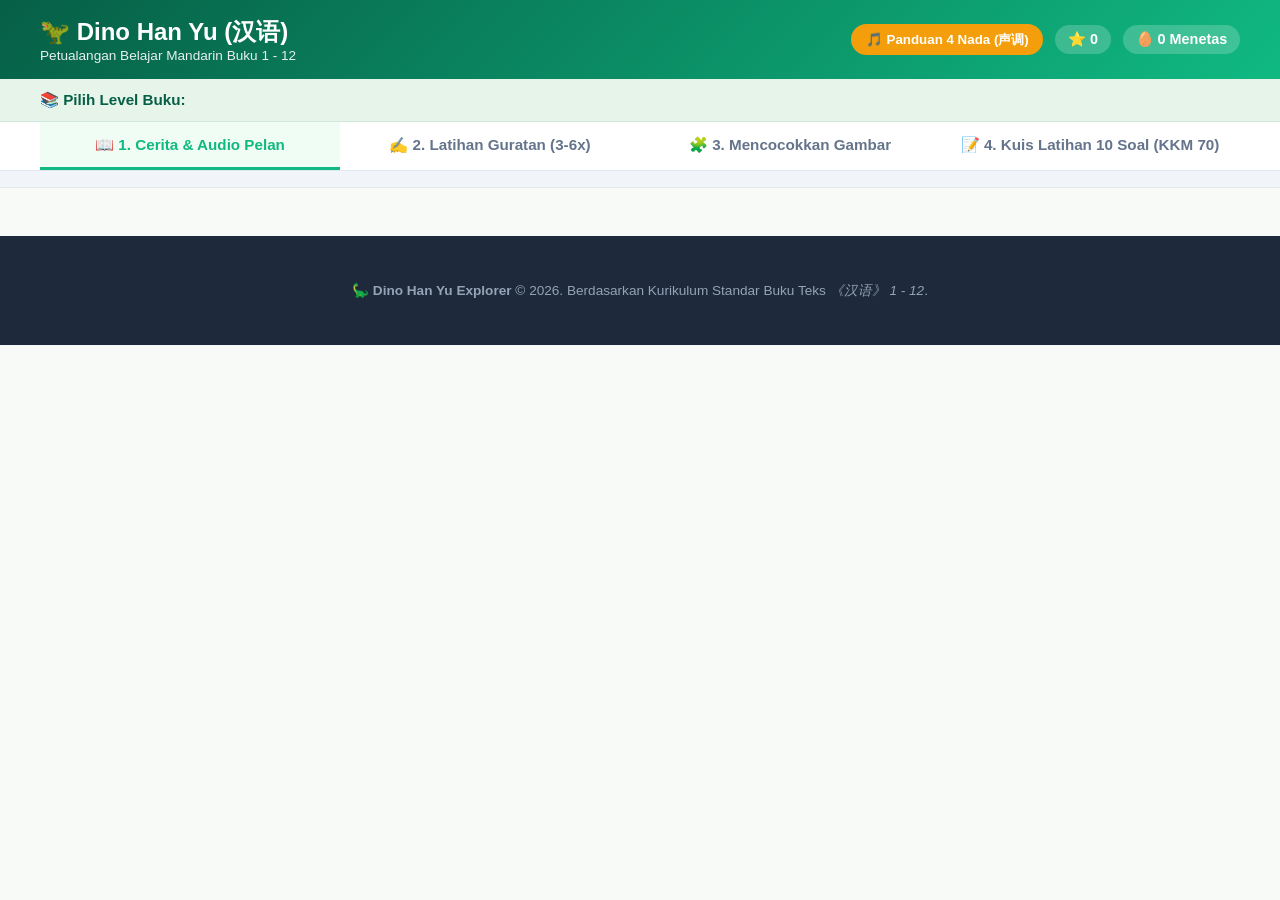
==== commit 8cf85cbe: "Add files via upload" ====
--- a/index.html
+++ b/index.html
@@ -3,2037 +3,294 @@
 <head>
   <meta charset="UTF-8">
   <meta name="viewport" content="width=device-width, initial-scale=1.0">
-  <title>Petualangan Mandarin Dinosaurus - Han Yu 1 sampai 12 (180 Unit Cerita Otentik Lengkap)</title>
-  <meta name="description" content="Platform Belajar Mandarin Han Yu 1 - 12 (180 Unit Lengkap) dengan Teks Cerita Narasi Otentik Audio Lambat Anak SD, Latihan Menulis Guratan 3-6x, Game Cocok Gambar, dan 10 Soal Kuis Per Unit KKM 70.">
-  
-  <!-- Google Fonts -->
-  <link rel="preconnect" href="https://fonts.googleapis.com">
-  <link rel="preconnect" href="https://fonts.gstatic.com" crossorigin>
-  <link href="https://fonts.googleapis.com/css2?family=Fredoka:wght@400;600;700;800&family=Nunito:wght@400;600;700;800;900&family=Noto+Serif+SC:wght@600;700;900&display=swap" rel="stylesheet">
-
+  <title>Dino Han Yu - Belajar Bahasa Mandarin Han Yu 1 - 12</title>
+  <meta name="description" content="Website pembelajaran interaktif Bahasa Mandarin Han Yu 1 sampai Han Yu 12 bertema petualangan Dinosaurus. Dilengkapi panduan cara membaca cerita dengan audio pelan 0.65x, cara menulis goresan Hanzi, dan game mencocokkan kata dengan gambar.">
+  <link rel="stylesheet" href="./css/style.css">
+  <link rel="icon" href="./assets/dino/rexy.jpg" type="image/jpeg">
   <style>
+    /* Immediate Fallback Styling for 100% Reliable Render */
     :root {
-      --dino-forest-dark: #143628;
-      --dino-forest-deep: #1b4332;
-      --dino-forest-mid: #2d6a4f;
-      --dino-jungle-green: #40916c;
-      --dino-leaf-light: #52b788;
-      --dino-mint: #74c69d;
-      --dino-pale-moss: #d8f3dc;
-      --dino-amber: #e76f51;
-      --dino-terracotta: #f4a261;
-      --dino-gold: #e9c46a;
-      --dino-sand: #fefae0;
-      --dino-sky: #264653;
-      --dino-bg-warm: #fcfbf7;
-      --dino-card-bg: #ffffff;
-      --dino-border: #e2e8f0;
-      --text-main: #1f2937;
-      --text-muted: #4b5563;
-      --text-light: #9ca3af;
-      --radius-sm: 10px;
-      --radius-md: 18px;
-      --radius-lg: 26px;
-      --radius-full: 9999px;
-      --shadow-sm: 0 4px 12px rgba(20, 54, 40, 0.08);
-      --shadow-md: 0 10px 28px rgba(20, 54, 40, 0.12);
-      --shadow-lg: 0 18px 40px rgba(20, 54, 40, 0.16);
-      --font-family: 'Fredoka', 'Nunito', 'Quicksand', system-ui, sans-serif;
-      --font-chinese: 'Noto Serif SC', 'KaiTi', 'STKaiti', 'Microsoft YaHei', serif;
-    }
-
-    * { box-sizing: border-box; margin: 0; padding: 0; }
-
+      --primary-green: #10B981;
+      --primary-dark: #065F46;
+      --bg-cream: #F8FAF7;
+      --font-ui: -apple-system, BlinkMacSystemFont, "Segoe UI", Roboto, "Helvetica Neue", Arial, sans-serif;
+    }
+    * { box-sizing: border-box; }
     body {
-      font-family: var(--font-family);
-      background-color: var(--dino-bg-warm);
-      color: var(--text-main);
-      line-height: 1.6;
-      background-image: 
-        radial-gradient(circle at 10% 20%, rgba(82, 183, 136, 0.12) 0%, transparent 25%),
-        radial-gradient(circle at 90% 80%, rgba(244, 162, 97, 0.12) 0%, transparent 30%);
+      font-family: var(--font-ui);
+      background-color: var(--bg-cream);
+      margin: 0;
+      padding: 0;
+      color: #1E293B;
       min-height: 100vh;
-      -webkit-font-smoothing: antialiased;
-    }
-
-    /* NAVBAR */
-    .dino-navbar {
-      background: linear-gradient(135deg, var(--dino-forest-deep), var(--dino-forest-mid));
-      color: white;
-      padding: 16px 32px;
+    }
+    .site-header {
+      background: linear-gradient(135deg, #065F46 0%, #10B981 100%);
+      color: white;
+      padding: 1rem 1.5rem;
+      box-shadow: 0 4px 6px -1px rgba(0, 0, 0, 0.1);
+    }
+    .header-container {
+      max-width: 1200px;
+      margin: 0 auto;
       display: flex;
       justify-content: space-between;
       align-items: center;
+      flex-wrap: wrap;
+      gap: 1rem;
+    }
+    .brand-logo-wrap {
+      display: flex;
+      align-items: center;
+      gap: 0.75rem;
+      text-decoration: none;
+      color: white;
+    }
+    .brand-logo-wrap img {
+      width: 48px;
+      height: 48px;
+      border-radius: 50%;
+      border: 2px solid white;
+    }
+    .brand-title-group h1 {
+      margin: 0;
+      font-size: 1.5rem;
+      font-weight: 800;
+    }
+    .brand-title-group p {
+      margin: 0;
+      font-size: 0.85rem;
+      opacity: 0.9;
+    }
+    .header-stats-group {
+      display: flex;
+      align-items: center;
+      gap: 0.75rem;
+      flex-wrap: wrap;
+    }
+    .stat-pill {
+      background: rgba(255, 255, 255, 0.2);
+      padding: 0.4rem 0.8rem;
+      border-radius: 9999px;
+      font-size: 0.9rem;
+      font-weight: 700;
+      color: white;
+    }
+    .tone-guide-btn {
+      background: #F59E0B;
+      color: white;
+      border: none;
+      padding: 0.4rem 0.9rem;
+      border-radius: 9999px;
+      font-weight: 700;
+      cursor: pointer;
+    }
+    .book-selector-section {
+      background: #E6F4EA;
+      padding: 0.75rem 1.5rem;
+      border-bottom: 1px solid #D1E7DD;
+    }
+    .book-selector-container {
+      max-width: 1200px;
+      margin: 0 auto;
+      display: flex;
+      align-items: center;
+      gap: 1rem;
+      overflow-x: auto;
+    }
+    .selector-label {
+      font-weight: 700;
+      color: #065F46;
+      white-space: nowrap;
+      font-size: 0.95rem;
+    }
+    .book-scroll-wrapper {
+      display: flex;
+      gap: 0.5rem;
+      overflow-x: auto;
+      padding: 0.25rem 0;
+    }
+    .book-chip-btn {
+      background: white;
+      border: 1.5px solid #CBD5E1;
+      border-radius: 8px;
+      padding: 0.4rem 0.8rem;
+      font-size: 0.85rem;
+      font-weight: 700;
+      cursor: pointer;
+      white-space: nowrap;
+      transition: all 0.2s;
+    }
+    .book-chip-btn.active {
+      background: #10B981;
+      color: white;
+      border-color: #059669;
+    }
+    .main-nav-bar {
+      background: white;
+      border-bottom: 1px solid #E2E8F0;
       position: sticky;
       top: 0;
-      z-index: 100;
-      box-shadow: var(--shadow-md);
-      border-bottom: 3px solid var(--dino-gold);
-    }
-
-    .dino-brand {
-      display: flex;
-      align-items: center;
-      gap: 14px;
-      text-decoration: none;
-      color: white;
-    }
-
-    .brand-icon {
-      font-size: 2.6rem;
-      animation: bounce 2s infinite ease-in-out;
-    }
-
-    .brand-titles h1 {
-      font-size: 1.45rem;
-      font-weight: 800;
-      letter-spacing: 0.5px;
-      text-shadow: 0 2px 4px rgba(0,0,0,0.2);
-    }
-
-    .brand-titles p {
-      font-size: 0.88rem;
-      color: var(--dino-pale-moss);
-    }
-
-    .navbar-right {
-      display: flex;
-      align-items: center;
-      gap: 16px;
-    }
-
-    .speed-control-box {
-      background: rgba(255,255,255,0.18);
-      padding: 6px 14px;
-      border-radius: var(--radius-full);
-      display: flex;
-      align-items: center;
-      gap: 8px;
-      font-size: 0.85rem;
-      font-weight: 700;
-    }
-
-    .speed-control-box select {
+      z-index: 50;
+    }
+    .nav-tabs-container {
+      max-width: 1200px;
+      margin: 0 auto;
+      display: flex;
+      overflow-x: auto;
+    }
+    .main-nav-btn {
+      flex: 1;
+      min-width: 140px;
+      padding: 0.85rem 1rem;
+      background: transparent;
+      border: none;
+      border-bottom: 3px solid transparent;
+      font-size: 0.95rem;
+      font-weight: 700;
+      color: #64748B;
+      cursor: pointer;
+      text-align: center;
+      transition: all 0.2s;
+    }
+    .main-nav-btn.active {
+      color: #10B981;
+      border-bottom-color: #10B981;
+      background: #F0FDF4;
+    }
+    .unit-nav-bar {
+      background: #F1F5F9;
+      border-bottom: 1px solid #E2E8F0;
+      padding: 0.5rem 1.5rem;
+    }
+    .unit-nav-container {
+      max-width: 1200px;
+      margin: 0 auto;
+      display: flex;
+      gap: 0.4rem;
+      overflow-x: auto;
+    }
+    .unit-tab-btn {
       background: white;
-      border: none;
-      padding: 4px 10px;
-      border-radius: var(--radius-sm);
-      font-weight: 700;
-      color: var(--dino-forest-dark);
-      cursor: pointer;
-    }
-
-    /* BUTTONS */
-    .dino-btn {
-      display: inline-flex;
-      align-items: center;
-      justify-content: center;
-      gap: 8px;
-      font-family: var(--font-family);
-      font-weight: 700;
-      font-size: 0.95rem;
-      padding: 10px 22px;
-      border-radius: var(--radius-full);
-      border: none;
-      cursor: pointer;
-      transition: all 0.25s ease;
-      box-shadow: var(--shadow-sm);
-      text-decoration: none;
-    }
-
-    .dino-btn.primary {
-      background: linear-gradient(135deg, var(--dino-amber), #d9532f);
-      color: white;
-    }
-
-    .dino-btn.primary:hover {
-      transform: translateY(-2px);
-      box-shadow: 0 6px 18px rgba(231, 111, 81, 0.4);
-    }
-
-    .dino-btn.secondary {
-      background: #e9ecef;
-      color: var(--text-main);
-    }
-
-    .dino-btn.secondary:hover {
-      background: #dee2e6;
-      transform: translateY(-2px);
-    }
-
-    .dino-btn.small {
-      padding: 6px 14px;
-      font-size: 0.85rem;
-    }
-
-    .dino-btn.pulse {
-      animation: pulse-glow 2s infinite;
-    }
-
-    /* MAIN CONTAINER LAYOUT */
-    .app-layout {
-      max-width: 1380px;
-      margin: 24px auto;
-      padding: 0 20px;
-    }
-
-    /* BOOK SELECTOR GRID */
-    .book-selection-section {
-      margin-bottom: 24px;
-    }
-
-    .section-label {
-      font-size: 1.1rem;
-      font-weight: 800;
-      color: var(--dino-forest-dark);
-      margin-bottom: 12px;
-      display: flex;
-      align-items: center;
-      gap: 8px;
-    }
-
-    .books-grid {
-      display: grid;
-      grid-template-columns: repeat(auto-fill, minmax(185px, 1fr));
-      gap: 12px;
-    }
-
-    .book-card-btn {
-      background: white;
-      border: 2px solid var(--dino-border);
-      border-radius: var(--radius-md);
-      padding: 12px 14px;
-      display: flex;
-      align-items: center;
-      gap: 10px;
-      cursor: pointer;
-      transition: all 0.2s ease;
-      text-align: left;
-      box-shadow: var(--shadow-sm);
-    }
-
-    .book-card-btn:hover {
-      transform: translateY(-3px);
-      border-color: var(--dino-leaf-light);
-      box-shadow: var(--shadow-md);
-    }
-
-    .book-card-btn.active {
-      background: linear-gradient(135deg, #e8f5e9, #c8e6c9);
-      border-color: var(--dino-forest-mid);
-      border-width: 2.5px;
-      box-shadow: 0 6px 16px rgba(45, 106, 79, 0.2);
-    }
-
-    .book-dino-avatar {
-      font-size: 2rem;
-    }
-
-    .book-info {
-      display: flex;
-      flex-direction: column;
-    }
-
-    .book-title {
-      font-weight: 800;
-      font-size: 0.95rem;
-      color: var(--dino-forest-dark);
-    }
-
-    .book-level {
-      font-size: 0.75rem;
-      color: var(--text-muted);
-    }
-
-    /* GUIDE HERO BANNER */
-    .unit-hero-banner {
-      background: linear-gradient(135deg, white, var(--dino-sand));
-      border: 2px solid var(--dino-gold);
-      border-radius: var(--radius-lg);
-      padding: 20px 28px;
-      display: flex;
-      justify-content: space-between;
-      align-items: center;
-      margin-bottom: 20px;
-      box-shadow: var(--shadow-md);
-      flex-wrap: wrap;
-      gap: 16px;
-    }
-
-    .banner-left {
-      display: flex;
-      align-items: center;
-      gap: 18px;
-    }
-
-    .guide-avatar-large {
-      font-size: 3.5rem;
-      background: var(--dino-pale-moss);
-      width: 75px;
-      height: 75px;
-      display: flex;
-      align-items: center;
-      justify-content: center;
-      border-radius: var(--radius-full);
-      border: 3px solid var(--dino-leaf-light);
-    }
-
-    .banner-titles h2 {
-      font-size: 1.5rem;
-      font-weight: 900;
-      color: var(--dino-forest-dark);
-    }
-
-    .pinyin-subtitle {
-      font-size: 1.1rem;
-      font-weight: 700;
-      color: var(--dino-amber);
-    }
-
-    .meaning-subtitle {
-      font-size: 0.95rem;
-      color: var(--text-muted);
+      border: 1px solid #CBD5E1;
+      padding: 0.35rem 0.75rem;
+      border-radius: 6px;
+      font-size: 0.85rem;
       font-weight: 600;
-    }
-
-    .banner-right-actions {
-      display: flex;
-      gap: 10px;
-    }
-
-    /* UNIT SELECTOR CAROUSEL (15 UNITS) */
-    .unit-carousel-container {
-      background: white;
-      border-radius: var(--radius-md);
-      padding: 14px 18px;
-      margin-bottom: 24px;
-      box-shadow: var(--shadow-sm);
-      border: 1px solid var(--dino-border);
-    }
-
-    .unit-pills-scroll {
-      display: flex;
-      gap: 10px;
-      overflow-x: auto;
-      padding-bottom: 6px;
-      scrollbar-width: thin;
-    }
-
-    .unit-pill-btn {
-      background: #f8fafc;
-      border: 1.5px solid var(--dino-border);
-      border-radius: var(--radius-md);
-      padding: 8px 16px;
+      cursor: pointer;
       white-space: nowrap;
-      cursor: pointer;
-      display: flex;
-      flex-direction: column;
-      align-items: center;
-      transition: all 0.2s;
-    }
-
-    .unit-pill-btn:hover {
-      background: #f1f5f9;
-      border-color: var(--dino-mint);
-    }
-
-    .unit-pill-btn.active {
-      background: var(--dino-forest-mid);
-      color: white;
-      border-color: var(--dino-forest-dark);
-    }
-
-    .unit-pill-btn .u-num {
-      font-size: 0.75rem;
-      font-weight: 800;
-      opacity: 0.85;
-    }
-
-    .unit-pill-btn .u-title {
-      font-size: 0.88rem;
-      font-weight: 700;
-    }
-
-    /* ACTIVITY TABS */
-    .dino-tabs-nav {
-      display: flex;
-      gap: 12px;
-      margin-bottom: 20px;
-      border-bottom: 3px solid #e2e8f0;
-      padding-bottom: 4px;
-      overflow-x: auto;
-    }
-
-    .dino-tab-item {
-      background: none;
-      border: none;
-      padding: 12px 24px;
-      font-family: var(--font-family);
-      font-size: 1.05rem;
-      font-weight: 800;
-      color: var(--text-muted);
-      cursor: pointer;
-      border-radius: var(--radius-md) var(--radius-md) 0 0;
-      display: flex;
-      align-items: center;
-      gap: 8px;
-      transition: all 0.2s ease;
-      position: relative;
-    }
-
-    .dino-tab-item:hover {
-      color: var(--dino-forest-mid);
-    }
-
-    .dino-tab-item.active {
-      color: var(--dino-forest-deep);
-      background: white;
-      box-shadow: 0 -4px 12px rgba(0,0,0,0.05);
-    }
-
-    .dino-tab-item.active::after {
-      content: '';
-      position: absolute;
-      bottom: -4px;
-      left: 0;
-      right: 0;
-      height: 4px;
-      background: var(--dino-amber);
-      border-radius: var(--radius-full);
-    }
-
-    /* ACTIVITY PANELS */
-    .activity-panel {
-      display: none;
-    }
-
-    .activity-panel.active {
-      display: block;
-      animation: fadeIn 0.3s ease;
-    }
-
-    /* 1. STORY TAB */
-    .story-hero-card {
-      background: white;
-      border-radius: var(--radius-lg);
-      padding: 28px;
-      box-shadow: var(--shadow-md);
-      border: 1px solid var(--dino-border);
-    }
-
-    .story-top-actions {
-      display: flex;
-      justify-content: space-between;
-      align-items: center;
-      padding-bottom: 20px;
-      margin-bottom: 20px;
-      border-bottom: 2px dashed var(--dino-pale-moss);
-      flex-wrap: wrap;
-      gap: 12px;
-    }
-
-    .speed-indicator-badge {
-      background: #f0fdf4;
-      color: #166534;
-      border: 1px solid #bbf7d0;
-      padding: 6px 14px;
-      border-radius: var(--radius-full);
-      font-size: 0.88rem;
-    }
-
-    .story-sentences-list {
-      display: flex;
-      flex-direction: column;
-      gap: 16px;
-    }
-
-    .sentence-row-card {
-      background: #fbfbfb;
-      border: 2px solid #f1f5f9;
-      border-radius: var(--radius-md);
-      padding: 16px 20px;
-      display: flex;
-      align-items: center;
-      gap: 18px;
-      transition: all 0.25s ease;
-    }
-
-    .sentence-row-card:hover {
-      background: #f8fafc;
-      border-color: var(--dino-mint);
-      transform: translateX(4px);
-    }
-
-    .sentence-row-card.speaking-highlight {
-      background: #fef3c7;
-      border-color: var(--dino-amber);
-      box-shadow: 0 4px 16px rgba(231, 111, 81, 0.2);
-    }
-
-    .sentence-num-badge {
-      width: 36px;
-      height: 36px;
-      background: var(--dino-forest-mid);
-      color: white;
-      border-radius: var(--radius-full);
-      display: flex;
-      align-items: center;
-      justify-content: center;
-      font-weight: 800;
-      font-size: 0.95rem;
-      flex-shrink: 0;
-    }
-
-    .sentence-text-group {
-      flex-grow: 1;
-    }
-
-    .sentence-hanzi {
-      font-family: var(--font-chinese);
-      font-size: 1.4rem;
-      font-weight: 700;
-      color: var(--text-main);
-      line-height: 1.5;
-    }
-
-    .sentence-pinyin {
-      font-size: 1rem;
-      color: var(--dino-amber);
-      font-weight: 600;
-    }
-
-    .sentence-indonesian {
-      font-size: 0.95rem;
-      color: var(--text-muted);
-    }
-
-    .sentence-audio-btn {
-      background: var(--dino-pale-moss);
-      border: 2px solid var(--dino-mint);
-      color: var(--dino-forest-deep);
-      width: 44px;
-      height: 44px;
-      border-radius: var(--radius-full);
-      display: flex;
-      align-items: center;
-      justify-content: center;
-      font-size: 1.2rem;
-      cursor: pointer;
-      transition: all 0.2s ease;
-    }
-
-    .sentence-audio-btn:hover {
-      background: var(--dino-leaf-light);
-      color: white;
-      transform: scale(1.1);
-    }
-
-    /* 2. STROKE PRACTICE TAB (PERBANYAK KOSAKATA & GURATAN) */
-    .stroke-practice-container {
-      background: white;
-      border-radius: var(--radius-lg);
-      padding: 28px;
-      box-shadow: var(--shadow-md);
-      border: 1px solid var(--dino-border);
-    }
-
-    .vocab-selector-tabs {
-      display: flex;
-      gap: 10px;
-      margin-bottom: 24px;
-      overflow-x: auto;
-      padding-bottom: 6px;
-    }
-
-    .vocab-tab-btn {
-      background: #f8fafc;
-      border: 2px solid var(--dino-border);
-      border-radius: var(--radius-md);
-      padding: 8px 16px;
-      cursor: pointer;
-      display: flex;
-      flex-direction: column;
-      align-items: center;
-      transition: all 0.2s;
-      min-width: 80px;
-    }
-
-    .vocab-tab-btn:hover {
-      border-color: var(--dino-mint);
-      background: #f1f5f9;
-    }
-
-    .vocab-tab-btn.active {
-      background: var(--dino-pale-moss);
-      border-color: var(--dino-forest-mid);
-      box-shadow: 0 4px 12px rgba(45, 106, 79, 0.15);
-    }
-
-    .vocab-tab-btn .v-hanzi {
-      font-family: var(--font-chinese);
-      font-size: 1.4rem;
-      font-weight: 800;
-      color: var(--dino-forest-dark);
-    }
-
-    .vocab-tab-btn .v-pinyin {
-      font-size: 0.82rem;
-      color: var(--dino-amber);
-      font-weight: 700;
-    }
-
-    .stroke-workspace-grid {
-      display: grid;
-      grid-template-columns: 1fr 360px;
-      gap: 28px;
-      align-items: start;
-    }
-
-    .stroke-meta-panel {
-      display: flex;
-      flex-direction: column;
-      gap: 18px;
-    }
-
-    .vocab-character-hero {
-      background: linear-gradient(135deg, #fbfbfb, var(--dino-sand));
-      border: 2px solid var(--dino-gold);
-      border-radius: var(--radius-md);
-      padding: 18px 24px;
-      display: flex;
-      align-items: center;
-      gap: 20px;
-    }
-
-    .hero-hanzi {
-      font-family: var(--font-chinese);
-      font-size: 4.5rem;
-      font-weight: 900;
-      color: var(--dino-forest-deep);
-      line-height: 1;
-      background: white;
-      width: 90px;
-      height: 90px;
-      display: flex;
-      align-items: center;
-      justify-content: center;
-      border-radius: var(--radius-md);
-      box-shadow: var(--shadow-sm);
-      border: 2px solid var(--dino-border);
-    }
-
-    .hero-details {
-      display: flex;
-      flex-direction: column;
-      gap: 4px;
-    }
-
-    .hero-pinyin {
-      font-size: 1.3rem;
-      font-weight: 800;
-      color: var(--dino-amber);
-      display: flex;
-      align-items: center;
-      gap: 8px;
-    }
-
-    .hero-meaning {
-      font-size: 1.05rem;
-      color: var(--text-main);
-    }
-
-    .hero-strokes {
-      font-size: 0.88rem;
-      color: var(--text-muted);
-    }
-
-    .stroke-order-roadmap {
-      background: #f8fafc;
-      border: 1px solid var(--dino-border);
-      border-radius: var(--radius-md);
-      padding: 14px 18px;
-    }
-
-    .roadmap-title {
-      font-size: 0.92rem;
-      font-weight: 800;
-      color: var(--dino-forest-dark);
-      margin-bottom: 6px;
-    }
-
-    .roadmap-tags {
-      font-size: 0.95rem;
-      font-weight: 700;
-      color: var(--dino-forest-mid);
-    }
-
-    .target-repeater-box {
-      background: #f0fdf4;
-      border: 2px dashed var(--dino-leaf-light);
-      border-radius: var(--radius-md);
-      padding: 16px 20px;
-      display: flex;
-      flex-direction: column;
-      gap: 12px;
-    }
-
-    .target-label {
-      display: flex;
-      justify-content: space-between;
-      align-items: center;
-      font-weight: 800;
-      color: var(--dino-forest-dark);
-    }
-
-    .target-btn-group {
-      display: flex;
-      gap: 6px;
-    }
-
-    .target-btn {
-      background: white;
-      border: 1.5px solid var(--dino-leaf-light);
-      border-radius: var(--radius-sm);
-      padding: 4px 12px;
-      font-weight: 800;
-      font-size: 0.85rem;
-      cursor: pointer;
-      transition: all 0.2s;
-    }
-
-    .target-btn.active {
-      background: var(--dino-forest-mid);
-      color: white;
-      border-color: var(--dino-forest-dark);
-    }
-
-    .eggs-row {
-      display: flex;
-      gap: 8px;
-      font-size: 1.8rem;
-      margin-bottom: 4px;
-    }
-
-    .repeat-egg {
-      transition: transform 0.3s;
-    }
-
-    .repeat-egg.hatched {
-      animation: bounce 1.5s infinite;
-    }
-
-    .progress-text {
-      font-size: 0.9rem;
-      color: var(--text-muted);
-    }
-
-    .stroke-demo-indicator {
-      background: #eff6ff;
-      border: 1px solid #bfdbfe;
-      padding: 10px 16px;
-      border-radius: var(--radius-sm);
-      font-size: 0.9rem;
-      color: #1e40af;
-    }
-
-    .stroke-canvas-wrapper {
-      background: #fffdf7;
-      border: 3px solid var(--dino-amber);
-      border-radius: var(--radius-lg);
-      padding: 14px;
-      box-shadow: var(--shadow-md);
-      display: flex;
-      flex-direction: column;
-      align-items: center;
-    }
-
-    #stroke-canvas {
-      width: 100%;
-      max-width: 330px;
-      height: 330px;
-      background: transparent;
-      cursor: crosshair;
-      touch-action: none;
-      border-radius: var(--radius-sm);
-    }
-
-    .canvas-toolbar {
-      display: flex;
-      gap: 8px;
-      margin-top: 14px;
-      width: 100%;
-      justify-content: center;
-      flex-wrap: wrap;
-    }
-
-    .canvas-btn {
-      background: #f1f5f9;
-      border: 1px solid var(--dino-border);
-      border-radius: var(--radius-full);
-      padding: 6px 14px;
-      font-size: 0.85rem;
-      font-weight: 700;
-      cursor: pointer;
-      transition: all 0.2s;
-    }
-
-    .canvas-btn:hover {
-      background: #e2e8f0;
-    }
-
-    .canvas-btn.primary-action {
-      background: var(--dino-forest-mid);
-      color: white;
-      border-color: var(--dino-forest-dark);
-    }
-
-    .canvas-btn.danger-action {
-      background: #fee2e2;
-      color: #991b1b;
-    }
-
-    /* 3. MATCHING GAME */
-    .matching-header {
-      display: flex;
-      justify-content: space-between;
-      align-items: center;
-      margin-bottom: 20px;
-      background: white;
-      padding: 14px 20px;
-      border-radius: var(--radius-md);
-      box-shadow: var(--shadow-sm);
-    }
-
-    .matching-stats {
-      display: flex;
-      gap: 16px;
-    }
-
-    .stat-badge {
-      background: #f1f5f9;
-      padding: 6px 14px;
-      border-radius: var(--radius-full);
-      font-size: 0.9rem;
-    }
-
-    .matching-board {
-      display: grid;
-      grid-template-columns: 1fr 1fr;
-      gap: 24px;
-    }
-
-    .match-column {
-      background: white;
-      border-radius: var(--radius-lg);
-      padding: 20px;
-      box-shadow: var(--shadow-md);
-    }
-
-    .col-title {
-      font-size: 1.05rem;
-      font-weight: 800;
-      color: var(--dino-forest-dark);
-      margin-bottom: 16px;
-      border-bottom: 2px solid var(--dino-pale-moss);
-      padding-bottom: 8px;
-    }
-
-    .cards-list {
-      display: flex;
-      flex-direction: column;
-      gap: 12px;
-    }
-
-    .match-card {
-      background: #fbfbfb;
-      border: 2px solid #e2e8f0;
-      border-radius: var(--radius-md);
-      padding: 14px 18px;
-      display: flex;
-      align-items: center;
-      justify-content: space-between;
-      cursor: pointer;
-      transition: all 0.2s ease;
-      user-select: none;
-    }
-
-    .match-card:hover {
-      transform: translateY(-2px);
-      border-color: var(--dino-mint);
-    }
-
-    .match-card.selected {
-      background: #fffbeb;
-      border-color: var(--dino-amber);
-      box-shadow: 0 4px 14px rgba(231, 111, 81, 0.25);
-    }
-
-    .match-card.matched {
-      background: #f0fdf4;
-      border-color: var(--dino-leaf-light);
-      opacity: 0.6;
-      pointer-events: none;
-    }
-
-    .match-card.wrong {
-      background: #fef2f2;
-      border-color: #ef4444;
-      animation: shake 0.4s ease;
-    }
-
-    .card-hanzi {
-      font-family: var(--font-chinese);
-      font-size: 1.5rem;
-      font-weight: 800;
-      color: var(--dino-forest-dark);
-    }
-
-    .card-pinyin {
-      font-size: 1rem;
-      color: var(--dino-amber);
-      font-weight: 700;
-    }
-
-    .card-icon {
-      font-size: 2rem;
-    }
-
-    .card-label {
-      font-size: 1.05rem;
-      font-weight: 700;
-      color: var(--text-main);
-    }
-
-    /* 4. QUIZ ENGINE (10 SOAL PER UNIT) */
-    .quiz-box-card {
-      background: white;
-      border-radius: var(--radius-lg);
-      padding: 30px;
-      box-shadow: var(--shadow-md);
-      border: 1px solid var(--dino-border);
-    }
-
-    .quiz-top-bar {
-      display: flex;
-      justify-content: space-between;
-      align-items: center;
-      margin-bottom: 20px;
-    }
-
-    .quiz-badge-group {
-      display: flex;
-      gap: 10px;
-    }
-
-    .dino-pill {
-      padding: 6px 14px;
-      border-radius: var(--radius-full);
-      font-size: 0.85rem;
-      font-weight: 800;
-    }
-
-    .type-pill {
-      background: #eff6ff;
-      color: #1d4ed8;
-      border: 1px solid #bfdbfe;
-    }
-
-    .kkm-pill {
-      background: #fef3c7;
-      color: #b45309;
-      border: 1px solid #fde68a;
-    }
-
-    .quiz-counter {
-      font-size: 0.95rem;
-      color: var(--text-muted);
-    }
-
-    .question-header {
-      background: #f8fafc;
-      border-left: 5px solid var(--dino-amber);
-      padding: 16px 20px;
-      border-radius: 0 var(--radius-md) var(--radius-md) 0;
-      margin-bottom: 24px;
-      display: flex;
-      justify-content: space-between;
-      align-items: center;
-      flex-wrap: wrap;
-      gap: 14px;
-    }
-
-    .question-title {
-      font-size: 1.25rem;
-      font-weight: 800;
-      color: var(--dino-forest-dark);
-      flex-grow: 1;
-    }
-
-    .dino-audio-bubble-btn {
-      background: linear-gradient(135deg, var(--dino-mint), var(--dino-jungle-green));
-      color: white;
-      border: none;
-      padding: 8px 16px;
-      border-radius: var(--radius-full);
-      font-weight: 800;
-      cursor: pointer;
-      box-shadow: var(--shadow-sm);
-      transition: all 0.2s ease;
-    }
-
-    .dino-audio-bubble-btn:hover {
-      transform: scale(1.05);
-    }
-
-    .quiz-options-list {
-      display: flex;
-      flex-direction: column;
-      gap: 12px;
-      margin-bottom: 24px;
-    }
-
-    .quiz-option-item {
-      background: #fdfdfd;
-      border: 2px solid #e2e8f0;
-      border-radius: var(--radius-md);
-      padding: 14px 20px;
-      display: flex;
-      align-items: center;
-      gap: 16px;
-      cursor: pointer;
-      transition: all 0.2s ease;
-    }
-
-    .quiz-option-item:hover {
-      border-color: var(--dino-mint);
-      background: #f8fafc;
-    }
-
-    .quiz-option-item.selected {
-      background: #eff6ff;
-      border-color: #3b82f6;
-    }
-
-    .quiz-option-item.correct {
-      background: #ecfdf5;
-      border-color: #10b981;
-    }
-
-    .quiz-option-item.incorrect {
-      background: #fef2f2;
-      border-color: #ef4444;
-    }
-
-    .opt-indicator {
-      width: 32px;
-      height: 32px;
-      background: #e2e8f0;
-      border-radius: var(--radius-full);
-      display: flex;
-      align-items: center;
-      justify-content: center;
-      font-weight: 800;
-      color: var(--text-main);
-      flex-shrink: 0;
-    }
-
-    .quiz-option-item.selected .opt-indicator {
-      background: #3b82f6;
-      color: white;
-    }
-
-    .quiz-option-item.correct .opt-indicator {
-      background: #10b981;
-      color: white;
-    }
-
-    .opt-text {
-      font-size: 1.05rem;
-      font-weight: 700;
-      flex-grow: 1;
-    }
-
-    .opt-sound-btn {
-      background: none;
-      border: none;
-      font-size: 1.2rem;
-      cursor: pointer;
-      opacity: 0.6;
-    }
-
-    .opt-sound-btn:hover {
-      opacity: 1;
-    }
-
-    .quiz-footer-nav {
-      display: flex;
-      justify-content: space-between;
-      align-items: center;
-      margin-bottom: 20px;
-    }
-
-    .trophy-action-btn {
-      background: linear-gradient(135deg, #f59e0b, #d97706);
-      color: white;
-      font-size: 1.05rem;
-      padding: 12px 28px;
-    }
-
-    .quiz-dot-nav {
-      display: flex;
-      justify-content: center;
-      gap: 8px;
-      flex-wrap: wrap;
-    }
-
-    .quiz-dot {
-      width: 36px;
-      height: 36px;
-      border-radius: var(--radius-full);
-      border: 1.5px solid var(--dino-border);
-      background: white;
-      font-weight: 800;
-      cursor: pointer;
-    }
-
-    .quiz-dot.active {
-      background: var(--dino-forest-mid);
-      color: white;
-    }
-
-    .quiz-dot.answered {
-      border-color: var(--dino-amber);
-    }
-
-    /* MODAL SELEBRASI */
-    .win-modal {
-      position: fixed;
-      top: 0; left: 0; right: 0; bottom: 0;
-      background: rgba(0,0,0,0.65);
-      backdrop-filter: blur(4px);
-      display: flex;
-      align-items: center;
-      justify-content: center;
-      z-index: 1000;
-      padding: 20px;
-    }
-
-    .win-modal.hidden { display: none !important; }
-    .win-modal.show { display: flex !important; }
-
-    .win-modal-box {
-      background: white;
-      border-radius: var(--radius-lg);
-      padding: 36px 32px;
-      max-width: 520px;
-      width: 100%;
+    }
+    .unit-tab-btn.active {
+      background: #0D9488;
+      color: white;
+      border-color: #0F766E;
+    }
+    .app-main-layout {
+      max-width: 1200px;
+      margin: 1.5rem auto;
+      padding: 0 1rem;
+    }
+    .site-footer {
       text-align: center;
-      box-shadow: var(--shadow-lg);
-      animation: popIn 0.3s cubic-bezier(0.175, 0.885, 0.32, 1.275);
-    }
-
-    .trophy-icon { font-size: 4.5rem; animation: float 2s infinite ease-in-out; }
-    .roar-dino-icon { font-size: 4.5rem; animation: shake 0.6s infinite; }
-
-    .kkm-passed-badge {
-      background: #ecfdf5; color: #065f46; border: 1px solid #a7f3d0;
-      padding: 6px 16px; border-radius: var(--radius-full); font-weight: 800;
-      display: inline-block; margin: 12px 0;
-    }
-
-    .kkm-failed-badge {
-      background: #fef2f2; color: #991b1b; border: 1px solid #fecaca;
-      padding: 6px 16px; border-radius: var(--radius-full); font-weight: 800;
-      display: inline-block; margin: 12px 0;
-    }
-
-    .action-buttons {
-      display: flex; gap: 12px; justify-content: center; margin-top: 24px; flex-wrap: wrap;
-    }
-
-    /* MODAL SHARE */
-    .share-modal-box { max-width: 600px; }
-    .share-link-preview-box { background: #f8fafc; border: 1px solid var(--dino-border); padding: 14px; border-radius: var(--radius-md); margin: 16px 0; text-align: left; }
-    .link-input-group { display: flex; gap: 8px; margin-top: 6px; }
-    .link-input-group input { flex-grow: 1; padding: 8px 12px; border: 1.5px solid var(--dino-border); border-radius: var(--radius-sm); font-size: 0.88rem; }
-
-    @keyframes bounce { 0%, 100% { transform: translateY(0); } 50% { transform: translateY(-6px); } }
-    @keyframes float { 0%, 100% { transform: translateY(0); } 50% { transform: translateY(-10px); } }
-    @keyframes pulse-glow { 0%, 100% { transform: scale(1); } 50% { transform: scale(1.03); } }
-    @keyframes shake { 0%, 100% { transform: translateX(0); } 25% { transform: translateX(-8px); } 75% { transform: translateX(8px); } }
-    @keyframes fadeIn { from { opacity: 0; transform: translateY(8px); } to { opacity: 1; transform: translateY(0); } }
-    @keyframes popIn { from { transform: scale(0.8); opacity: 0; } to { transform: scale(1); opacity: 1; } }
-
-    @media (max-width: 860px) {
-      .stroke-workspace-grid, .matching-board { grid-template-columns: 1fr; }
+      padding: 2rem 1rem;
+      background: #1E293B;
+      color: #94A3B8;
+      font-size: 0.85rem;
+      margin-top: 3rem;
     }
   </style>
 </head>
 <body>
 
-  <!-- TOP NAVBAR -->
-  <header class="dino-navbar">
-    <a href="index.html" class="dino-brand">
-      <div class="brand-icon">🦖</div>
-      <div class="brand-titles">
-        <h1>Petualangan Mandarin Dinosaurus</h1>
-        <p>Kurikulum Han Yu 1 - 12 (180 Unit Cerita Otentik Lengkap & Audio Pelan)</p>
-      </div>
-    </a>
-
-    <div class="navbar-right">
-      <div class="speed-control-box">
-        <span>🐢 Kecepatan Suara:</span>
-        <select id="tts-speed-selector">
-          <option value="0.5">Sangat Pelan (0.5x)</option>
-          <option value="0.7" selected>Pelan (0.7x) - SD</option>
-          <option value="0.9">Sedang (0.9x)</option>
-          <option value="1.0">Normal (1.0x)</option>
-        </select>
-      </div>
-
-      <button class="dino-btn primary small" onclick="openShareModalForCurrent()">
-        🔗 Bagikan ke Murid
-      </button>
-
-      <button class="dino-btn secondary small" onclick="dinoAudio.toggleMute()" id="mute-toggle-btn" title="Aktifkan/Matikan Suara">
-        🔊 Suara
-      </button>
-    </div>
-  </header>
-
-  <!-- MAIN APP WRAPPER -->
-  <main class="app-layout">
-
-    <!-- 1. PILIHAN BUKU HAN YU 1 SAMPAI 12 -->
-    <section class="book-selection-section">
-      <div class="section-label">
-        <span>📚 Pilih Buku Han Yu (1 - 12):</span>
-      </div>
-      <div class="books-grid" id="book-selector-grid"></div>
-    </section>
-
-    <!-- 2. HERO BANNER MASKOT DINOSAURUS & UNIT SAAT INI -->
-    <section class="unit-hero-banner">
-      <div class="banner-left">
-        <div class="guide-avatar-large" id="guide-avatar">🦖</div>
-        <div class="banner-titles">
-          <h2 id="current-unit-title">Han Yu 1 - 第1课 你好</h2>
-          <div class="pinyin-subtitle" id="current-unit-pinyin">Nǐ hǎo</div>
-          <div class="meaning-subtitle" id="current-unit-meaning">Arti: Halo / Salam Jumpa</div>
-          <p style="font-size: 0.85rem; color: #166534; margin-top: 4px;" id="guide-desc">Mari pelajari dasar kosakata dan sapaan Mandarin bersama Rexy!</p>
+  <!-- HEADER SITUS -->
+  <header class="site-header">
+    <div class="header-container">
+      <a href="#" class="brand-logo-wrap" onclick="if(window.dinoApp) window.dinoApp.setActiveNavTab('reading'); return false;">
+        <img src="./assets/dino/rexy.jpg" alt="Dino Paleontolog Rexy" onerror="this.style.display='none'">
+        <div class="brand-title-group">
+          <h1>🦖 Dino Han Yu <span>(汉语)</span></h1>
+          <p>Petualangan Belajar Mandarin Buku 1 - 12</p>
+        </div>
+      </a>
+
+      <div class="header-stats-group">
+        <button class="tone-guide-btn" id="toneGuideBtn" title="Panduan 4 Nada Suara Mandarin">
+          🎵 Panduan 4 Nada (声调)
+        </button>
+        <div class="stat-pill" title="Total Bintang yang Diraih">
+          <span>⭐</span>
+          <span id="totalStarsCount">0</span>
+        </div>
+        <div class="stat-pill egg-pill" title="Telur Dino yang Telah Menetas">
+          <span>🥚</span>
+          <span id="hatchedEggsCount">0</span> Menetas
         </div>
       </div>
-
-      <div class="banner-right-actions">
-        <button class="dino-btn primary small" onclick="openShareModalForCurrent()">
-          📤 Buka Halaman Murid
-        </button>
+    </div>
+  </header>
+
+  <!-- PEMILIH BUKU LEVEL HAN YU 1 - 12 -->
+  <section class="book-selector-section" aria-label="Pemilih Buku Han Yu">
+    <div class="book-selector-container">
+      <span class="selector-label">📚 Pilih Level Buku:</span>
+      <div class="book-scroll-wrapper" id="bookListGrid">
+        <!-- Dirender dinamis oleh js/app.js (Han Yu 1 sampai 12) -->
       </div>
-    </section>
-
-    <!-- 3. UNIT SELECTOR CAROUSEL (15 UNIT LENGKAP) -->
-    <section class="unit-carousel-container">
-      <div class="section-label" style="font-size: 0.95rem; margin-bottom: 8px;">
-        <span>🎯 Pilih Unit Pembelajaran (15 Unit per Buku):</span>
-      </div>
-      <div class="unit-pills-scroll" id="unit-selector-list"></div>
-    </section>
-
-    <!-- 4. TAB AKTIVITAS PEMBELAJARAN INTERAKTIF -->
-    <nav class="dino-tabs-nav">
-      <button class="dino-tab-item active" data-tab="story">
-        📖 1. Cerita & Audio Pelan
-      </button>
-      <button class="dino-tab-item" data-tab="strokes">
-        ✍️ 2. Latihan Guratan (3-6x)
-      </button>
-      <button class="dino-tab-item" data-tab="matching">
-        🧩 3. Mencocokkan Gambar
-      </button>
-      <button class="dino-tab-item" data-tab="quiz">
-        📝 4. Kuis Latihan 10 Soal (KKM 70)
-      </button>
-    </nav>
-
-    <!-- 5. PANEL AKTIVITAS -->
-    <!-- TAB 1: CERITA & AUDIO PELAN ANAK SD -->
-    <section class="activity-panel active" id="tab-panel-story">
-      <div id="story-content-container"></div>
-    </section>
-
-    <!-- TAB 2: LATIHAN GURATAN DIPERBANYAK (3-6X REPETISI DENGAN SUARA TEPUK TANGAN / RAUNGAN) -->
-    <section class="activity-panel" id="tab-panel-strokes">
-      <div class="stroke-practice-container">
-        <div class="section-label">
-          <span>✍️ Pilih Kosakata Guratan (Diperbanyak per Unit):</span>
-        </div>
-        <div class="vocab-selector-tabs" id="vocab-stroke-selector"></div>
-
-        <div class="stroke-workspace-grid">
-          <div class="stroke-meta-panel" id="stroke-meta-display"></div>
-
-          <div class="stroke-canvas-wrapper">
-            <div id="stroke-demo-indicator" class="stroke-demo-indicator" style="margin-bottom: 10px; text-align: center; width: 100%;">
-              💡 Tulis karakter di kotak Mi Zi Ge di bawah ini:
-            </div>
-            <canvas id="stroke-canvas"></canvas>
-
-            <div class="canvas-toolbar">
-              <button class="canvas-btn primary-action" onclick="dinoWriter.checkPractice(false)">
-                Periksa Tulisan 🦖
-              </button>
-              <button class="canvas-btn" onclick="dinoWriter.playDemoAnimation()">
-                Contoh Guratan 🎬
-              </button>
-              <button class="canvas-btn" onclick="dinoWriter.undoStroke()">
-                Batal ↺
-              </button>
-              <button class="canvas-btn danger-action" onclick="dinoWriter.clearCanvas()">
-                Hapus 🧹
-              </button>
-              <button class="canvas-btn" onclick="dinoWriter.toggleOutline()">
-                Panduan 👁️
-              </button>
-            </div>
-          </div>
-        </div>
-      </div>
-
-      <div id="stroke-celebration-modal" class="win-modal hidden"></div>
-    </section>
-
-    <!-- TAB 3: GAME MENCOCOKKAN GAMBAR -->
-    <section class="activity-panel" id="tab-panel-matching">
-      <div id="matching-container"></div>
-    </section>
-
-    <!-- TAB 4: KUIS LATIHAN DIPERBANYAK (10 SOAL PER UNIT & KKM 70) -->
-    <section class="activity-panel" id="tab-panel-quiz">
-      <div id="quiz-container"></div>
-    </section>
-
+    </div>
+  </section>
+
+  <!-- TAB NAVIGASI UTAMA (4 FITUR UTAMA) -->
+  <nav class="main-nav-bar" aria-label="Navigasi Fitur Utama">
+    <div class="nav-tabs-container">
+      <button class="main-nav-btn active" data-tab="reading">
+        <span>📖</span> 1. Cerita & Audio Pelan
+      </button>
+      <button class="main-nav-btn" data-tab="writing">
+        <span>✍️</span> 2. Latihan Guratan (3-6x)
+      </button>
+      <button class="main-nav-btn" data-tab="matching">
+        <span>🧩</span> 3. Mencocokkan Gambar
+      </button>
+      <button class="main-nav-btn" data-tab="museum">
+        <span>📝</span> 4. Kuis Latihan 10 Soal (KKM 70)
+      </button>
+    </div>
+  </nav>
+
+  <!-- SUB-BAR NAVIGASI UNIT PEMBELAJARAN (15 UNIT PER BUKU) -->
+  <section class="unit-nav-bar" aria-label="Pemilih Unit Pembelajaran">
+    <div class="unit-nav-container" id="unitTabsContainer">
+      <!-- Dirender dinamis oleh js/app.js (15 Unit per Buku) -->
+    </div>
+  </section>
+
+  <!-- AREA KONTEN UTAMA APLIKASI -->
+  <main class="app-main-layout">
+    <div id="mainContentArea">
+      <!-- Konten dinamis dimuat oleh js/app.js -->
+    </div>
   </main>
 
-  <!-- ==============================================================================
-       EMBEDDED ALL-IN-ONE LOGIC & DATASET (180 UNITS & EXPANDED PRACTICE)
-       ============================================================================== -->
+  <!-- MODAL PENETASAN TELUR DINO & PANDUAN NADA -->
+  <div id="eggModal" class="modal-overlay" style="display: none;"></div>
+
+  <!-- FOOTER -->
+  <footer class="site-footer">
+    <p>🦕 <strong>Dino Han Yu Explorer</strong> &copy; 2026. Berdasarkan Kurikulum Standar Buku Teks <em>《汉语》 1 - 12</em>.</p>
+  </footer>
+
+  <!-- SCRIPT LOGIKA APLIKASI -->
+  <script src="./js/curriculum-data.js" charset="UTF-8"></script>
+  <script src="./js/audio-speech.js" charset="UTF-8"></script>
+  <script src="./js/stroke-engine.js" charset="UTF-8"></script>
+  <script src="./js/matching-game.js" charset="UTF-8"></script>
+  <script src="./js/app.js" charset="UTF-8"></script>
   <script>
-    const HAN_YU_STORIES_DATABASE = {
-      1: [
-        { unit: 1, title: "第1课 你好", pinyin: "Nǐ hǎo", meaning: "Halo / Salam Jumpa", sentences: [ { hanzi: "你好！我是大龙。", pinyin: "Nǐ hǎo! Wǒ shì Dàlóng.", indonesian: "Halo! Saya adalah Dalong." }, { hanzi: "你好！我是小月。", pinyin: "Nǐ hǎo! Wǒ shì Xiǎoyuè.", indonesian: "Halo! Saya adalah Xiaoyue." }, { hanzi: "老师好！同学们好！", pinyin: "Lǎoshī hǎo! Tóngxuémen hǎo!", indonesian: "Halo Guru! Halo teman-teman sekalian!" }, { hanzi: "我们一起开心地学习中文。", pinyin: "Wǒmen yìqǐ kāixīn de xuéxí Zhōngwén.", indonesian: "Kita bersama-sama dengan gembira belajar bahasa Mandarin." }, { hanzi: "大家都是好朋友！", pinyin: "Dàjiā dōushì hǎo péngyou!", indonesian: "Semuanya adalah sahabat baik!" } ], vocab: [ { hanzi: "你", pinyin: "nǐ", meaning: "kamu / anda", strokes: 7, strokeOrder: ["撇", "竖", "撇", "横撇", "点", "横", "竖"], radical: "亻" }, { hanzi: "好", pinyin: "hǎo", meaning: "baik / bagus", strokes: 6, strokeOrder: ["撇点", "撇", "提", "横折", "横", "横"], radical: "女" }, { hanzi: "我", pinyin: "wǒ", meaning: "saya / aku", strokes: 7, strokeOrder: ["撇", "横", "竖钩", "提", "斜钩", "撇", "点"], radical: "戈" }, { hanzi: "他", pinyin: "tā", meaning: "dia (laki-laki)", strokes: 5, strokeOrder: ["撇", "竖", "横折钩", "竖", "竖弯钩"], radical: "亻" }, { hanzi: "她", pinyin: "tā", meaning: "dia (perempuan)", strokes: 6, strokeOrder: ["撇点", "撇", "提", "横折钩", "竖", "竖弯钩"], radical: "女" }, { hanzi: "们", pinyin: "men", meaning: "para / jamak", strokes: 5, strokeOrder: ["撇", "竖", "点", "竖折", "竖"], radical: "亻" }, { hanzi: "老师", pinyin: "lǎoshī", meaning: "guru / pengajar", strokes: 6, strokeOrder: ["横", "竖", "横", "撇", "竖", "横折折折钩"], radical: "耂" }, { hanzi: "同学", pinyin: "tóngxué", meaning: "teman sekelas", strokes: 6, strokeOrder: ["竖", "横折钩", "横", "横", "竖", "横折"], radical: "口" } ] },
-        { unit: 2, title: "第2课 谢谢你", pinyin: "Xièxie nǐ", meaning: "Terima Kasih", sentences: [ { hanzi: "谢谢你帮我拿书。", pinyin: "Xièxie nǐ bāng wǒ ná shū.", indonesian: "Terima kasih kamu telah membantuku membawakan buku." }, { hanzi: "不客气，这是我应该做的。", pinyin: "Bú kèqi, zhè shì wǒ yīnggāi zuò de.", indonesian: "Sama-sama, ini sudah seharusnya aku lakukan." }, { hanzi: "放学了，我们对老师说再见。", pinyin: "Fàngxué le, wǒmen duì lǎoshī shuō zàijiàn.", indonesian: "Waktu pulang sekolah tiba, kami mengucapkan selamat tinggal kepada guru." }, { hanzi: "明天学校见！", pinyin: "Míngtiān xuéxiào jiàn!", indonesian: "Sampai jumpa besok di sekolah!" }, { hanzi: "大家有礼貌真懂事。", pinyin: "Dàjiā yǒu lǐmào zhēn dǒngshì.", indonesian: "Semua murid sopan dan berbudi pekerti baik." } ], vocab: [ { hanzi: "谢", pinyin: "xiè", meaning: "terima kasih", strokes: 12, strokeOrder: ["点", "横折提", "撇", "竖", "横折", "横", "横", "横", "竖", "横", "撇", "点"], radical: "讠" }, { hanzi: "不", pinyin: "bù", meaning: "tidak / bukan", strokes: 4, strokeOrder: ["横", "撇", "竖", "点"], radical: "一" }, { hanzi: "客气", pinyin: "kèqi", meaning: "sungkan / ramah", strokes: 9, strokeOrder: ["点", "点", "横钩", "撇", "横撇", "横", "竖", "撇", "捺"], radical: "宀" }, { hanzi: "再见", pinyin: "zàijiàn", meaning: "sampai jumpa", strokes: 6, strokeOrder: ["横", "竖", "横折钩", "竖", "横", "横"], radical: "冂" }, { hanzi: "请", pinyin: "qǐng", meaning: "silakan / tolong", strokes: 10, strokeOrder: ["点", "横折提", "横", "横", "竖", "提", "横折钩", "横", "横"], radical: "讠" }, { hanzi: "对不起", pinyin: "duìbuqǐ", meaning: "maaf", strokes: 5, strokeOrder: ["横撇", "点", "横", "竖钩", "点"], radical: "寸" }, { hanzi: "没关系", pinyin: "méi guānxi", meaning: "tidak apa-apa", strokes: 7, strokeOrder: ["点", "点", "提", "撇", "横折折撇", "捺"], radical: "氵" }, { hanzi: "礼貌", pinyin: "lǐmào", meaning: "sopan santun", strokes: 5, strokeOrder: ["点", "横撇", "竖", "撇", "点"], radical: "礻" } ] },
-        { unit: 3, title: "第3课 你叫什么名字", pinyin: "Nǐ jiào shénme míngzi", meaning: "Siapa Namamu", sentences: [ { hanzi: "请问你叫什么名字？", pinyin: "Qǐngwèn nǐ jiào shénme míngzi?", indonesian: "Bolehkah saya bertanya siapa namamu?" }, { hanzi: "我叫明明，今年上一年级。", pinyin: "Wǒ jiào Míngming, jīnnián shàng yī niánjí.", indonesian: "Nama saya Mingming, tahun ini masuk kelas satu." }, { hanzi: "他叫大生，是我的同桌。", pinyin: "Tā jiào Dàshēng, shì wǒ de tóngzhuō.", indonesian: "Dia bernama Dasheng, dia adalah teman sebangkuku." }, { hanzi: "很高兴认识你们大家。", pinyin: "Hěn gāoxìng rènshi nǐmen dàjiā.", indonesian: "Sangat senang dapat berkenalan dengan kalian semua." }, { hanzi: "我们手拉手一起做游戏。", pinyin: "Wǒmen shǒulāshǒu yìqǐ zuò yóuxì.", indonesian: "Kami bergandengan tangan bersama-sama bermain game." } ], vocab: [ { hanzi: "叫", pinyin: "jiào", meaning: "dipanggil / bernama", strokes: 5, strokeOrder: ["竖", "横折", "横", "竖折撇", "竖"], radical: "口" }, { hanzi: "什么", pinyin: "shénme", meaning: "apa", strokes: 4, strokeOrder: ["撇", "竖", "横", "竖"], radical: "亻" }, { hanzi: "名字", pinyin: "míngzi", meaning: "nama lengkap", strokes: 6, strokeOrder: ["撇", "横撇", "点", "竖", "横折", "横"], radical: "夕" }, { hanzi: "认识", pinyin: "rènshi", meaning: "mengenal / kenal", strokes: 4, strokeOrder: ["点", "横折提", "撇", "捺"], radical: "讠" }, { hanzi: "高兴", pinyin: "gāoxìng", meaning: "senang / gembira", strokes: 10, strokeOrder: ["点", "横", "竖", "横折", "横", "点", "撇", "横", "竖钩", "点"], radical: "高" }, { hanzi: "也", pinyin: "yě", meaning: "juga", strokes: 3, strokeOrder: ["横折钩", "竖", "竖弯钩"], radical: "乙" }, { hanzi: "年级", pinyin: "niánjí", meaning: "tingkat kelas", strokes: 6, strokeOrder: ["撇", "横", "横", "竖", "横", "竖"], radical: "干" }, { hanzi: "朋友", pinyin: "péngyou", meaning: "sahabat teman", strokes: 4, strokeOrder: ["撇", "横折钩", "横", "横"], radical: "月" } ] },
-        { unit: 4, title: "第4课 你几岁", pinyin: "Nǐ jǐ suì", meaning: "Berapa Usiamu", sentences: [ { hanzi: "小弟弟，你今年几岁了？", pinyin: "Xiǎo dìdi, nǐ jīnnián jǐ suì le?", indonesian: "Adik kecil, berapakah usiamu tahun ini?" }, { hanzi: "我今年七岁了。", pinyin: "Wǒ jīnnián qī suì le.", indonesian: "Saya tahun ini berusia tujuh tahun." }, { hanzi: "哥哥今年十岁，个子长得高。", pinyin: "Gēge jīnnián shí suì, gèzi zhǎng de gāo.", indonesian: "Kakak laki-laki berusia sepuluh tahun, badannya tinggi." }, { hanzi: "妹妹三岁，喜欢吃苹果。", pinyin: "Mèimei sān suì, xǐhuan chī píngguǒ.", indonesian: "Adik perempuan berusia tiga tahun, suka makan buah apel." }, { hanzi: "我们天天健康成长。", pinyin: "Wǒmen tiāntiān jiànkāng chéngzhǎng.", indonesian: "Kami setiap hari bertumbuh kembang dengan sehat." } ], vocab: [ { hanzi: "几", pinyin: "jǐ", meaning: "berapa", strokes: 2, strokeOrder: ["撇", "横折弯钩"], radical: "几" }, { hanzi: "岁", pinyin: "suì", meaning: "tahun (usia)", strokes: 6, strokeOrder: ["竖", "竖折", "竖", "撇", "横折钩", "横"], radical: "山" }, { hanzi: "一", pinyin: "yī", meaning: "satu", strokes: 1, strokeOrder: ["横"], radical: "一" }, { hanzi: "二", pinyin: "èr", meaning: "dua", strokes: 2, strokeOrder: ["横", "横"], radical: "二" }, { hanzi: "三", pinyin: "sān", meaning: "tiga", strokes: 3, strokeOrder: ["横", "横", "横"], radical: "一" }, { hanzi: "四", pinyin: "sì", meaning: "empat", strokes: 5, strokeOrder: ["竖", "横折", "撇", "竖弯", "横"], radical: "囗" }, { hanzi: "五", pinyin: "wǔ", meaning: "lima", strokes: 4, strokeOrder: ["横", "竖", "横折", "横"], radical: "二" }, { hanzi: "十", pinyin: "shí", meaning: "sepuluh", strokes: 2, strokeOrder: ["横", "竖"], radical: "十" } ] },
-        { unit: 5, title: "第5课 这是我的书", pinyin: "Zhè shì wǒ de shū", meaning: "Ini Buku Saya", sentences: [ { hanzi: "这是我的中文课本。", pinyin: "Zhè shì wǒ de Zhōngwén kèběn.", indonesian: "Ini adalah buku pelajaran bahasa Mandarin saya." }, { hanzi: "那是老师的书包。", pinyin: "Nà shì lǎoshī de shūbāo.", indonesian: "Itu adalah tas sekolah milik guru." }, { hanzi: "课本里面有漂亮的图画。", pinyin: "Kèběn lǐmiàn yǒu piàoliang de túhuà.", indonesian: "Di dalam buku pelajaran terdapat gambar-gambar yang indah." }, { hanzi: "我每天认真阅读中文书。", pinyin: "Wǒ měitiān rènzhēn yuèdú Zhōngwén shū.", indonesian: "Saya setiap hari membaca buku Mandarin dengan tekun." }, { hanzi: "读书让我学到了许多知识。", pinyin: "Dúshū ràng wǒ xuédào le xǔduō zhīshi.", indonesian: "Membaca buku membuatku mempelajari banyak ilmu pengetahuan." } ], vocab: [ { hanzi: "这", pinyin: "zhè", meaning: "ini", strokes: 7, strokeOrder: ["点", "横", "撇", "点", "点", "横折折撇", "捺"], radical: "辶" }, { hanzi: "是", pinyin: "shì", meaning: "adalah", strokes: 9, strokeOrder: ["竖", "横折", "横", "横", "横", "竖", "横", "撇", "捺"], radical: "日" }, { hanzi: "那", pinyin: "nà", meaning: "itu", strokes: 6, strokeOrder: ["横折钩", "横", "横", "撇", "横折折折钩", "竖"], radical: "阝" }, { hanzi: "书", pinyin: "shū", meaning: "buku", strokes: 4, strokeOrder: ["横折", "横折钩", "竖", "点"], radical: "乙" }, { hanzi: "的", pinyin: "de", meaning: "milik / kepemilikan", strokes: 8, strokeOrder: ["撇", "竖", "横折", "横", "横", "撇", "横折弯钩", "点"], radical: "白" }, { hanzi: "本", pinyin: "běn", meaning: "jilid / buku", strokes: 5, strokeOrder: ["横", "竖", "撇", "捺", "横"], radical: "木" }, { hanzi: "看", pinyin: "kàn", meaning: "melihat / membaca", strokes: 9, strokeOrder: ["撇", "横", "横", "撇", "竖", "横折", "横", "横", "横"], radical: "目" }, { hanzi: "读", pinyin: "dú", meaning: "membaca teks", strokes: 10, strokeOrder: ["点", "横折提", "横", "竖", "横", "横撇", "点", "点", "横撇", "捺"], radical: "讠" } ] },
-        { unit: 6, title: "第6课 这是谁的铅笔", pinyin: "Zhè shì shéi de qiānbǐ", meaning: "Ini Pensil Siapa", sentences: [ { hanzi: "这是谁的铅笔？", pinyin: "Zhè shì shéi de qiānbǐ?", indonesian: "Ini pensil milik siapa?" }, { hanzi: "这是小华的铅笔。", pinyin: "Zhè shì Xiǎohuá de qiānbǐ.", indonesian: "Ini adalah pensil milik Xiaohua." }, { hanzi: "桌子上还有一块橡皮和一把尺子。", pinyin: "Zhuōzi shàng hái yǒu yí kuài xiàngpí hé yì bǎ chǐzi.", indonesian: "Di atas meja masih ada sebuah penghapus dan sebuah penggaris." }, { hanzi: "用完文具要放进笔盒里。", pinyin: "Yòng wán wénjù yào fàng jìn bǐhé lǐ.", indonesian: "Setelah memakai alat tulis harus dimasukkan ke dalam kotak pensil." }, { hanzi: "好习惯从小养成。", pinyin: "Hǎo xíguàn cóng xiǎo yǎngchéng.", indonesian: "Kebiasaan yang baik dibina sejak usia dini." } ], vocab: [ { hanzi: "谁", pinyin: "shéi", meaning: "siapa", strokes: 10, strokeOrder: ["点", "横折提", "撇", "竖", "点", "横", "横", "横", "竖", "横"], radical: "讠" }, { hanzi: "铅笔", pinyin: "qiānbǐ", meaning: "pensil", strokes: 10, strokeOrder: ["撇", "横", "横", "横", "竖提", "撇", "横撇", "横", "竖", "横"], radical: "钅" }, { hanzi: "尺子", pinyin: "chǐzi", meaning: "penggaris", strokes: 4, strokeOrder: ["横折", "横", "撇", "点"], radical: "尸" }, { hanzi: "橡皮", pinyin: "xiàngpí", meaning: "penghapus karet", strokes: 15, strokeOrder: ["横", "竖", "撇", "点", "撇", "竖", "横折", "横", "横", "横", "撇", "竖提", "撇", "捺"], radical: "木" }, { hanzi: "桌子", pinyin: "zhuōzi", meaning: "meja tulis", strokes: 10, strokeOrder: ["竖", "横折", "横", "横", "横", "竖", "横折", "横", "撇", "捺"], radical: "木" }, { hanzi: "椅子", pinyin: "yǐzi", meaning: "kursi duduk", strokes: 9, strokeOrder: ["横", "竖", "撇", "点", "撇", "横折钩", "横", "竖弯钩", "横"], radical: "木" }, { hanzi: "书包", pinyin: "shūbāo", meaning: "tas sekolah", strokes: 5, strokeOrder: ["撇", "横折钩", "横折", "横", "竖弯钩"], radical: "勹" }, { hanzi: "有", pinyin: "yǒu", meaning: "ada / mempunyai", strokes: 6, strokeOrder: ["横", "撇", "竖", "横折钩", "横", "横"], radical: "月" } ] }
-      ]
-    };
-
-    const BOOK_THEME_INFO = {
-      1: { guide: { name: "Rexy (T-Rex Ceria)", avatar: "🦖", desc: "Rexy memandu dasar sapaan, keluarga, angka, dan warna untuk pemula SD!" }, level: "Tingkat 1 - Pemula SD (Kelas 1)" },
-      2: { guide: { name: "Trishi (Triceratops Ramah)", avatar: "🦏", desc: "Trishi memandu perbandingan kata, posisi benda, cuaca, dan bagian tubuh!" }, level: "Tingkat 2 - Dasar SD (Kelas 2)" },
-      3: { guide: { name: "Ptero (Pterodactyl Cerdas)", avatar: "🦅", desc: "Ptero memandu aktivitas sekolah, olahraga, seni musik, dan persahabatan!" }, level: "Tingkat 3 - Terampil SD (Kelas 3)" },
-      4: { guide: { name: "Ankylo (Ankylosaurus Tangguh)", avatar: "🛡️", desc: "Ankylo memandu perbandingan, perjalanan, museum, Tembok Besar, dan musim!" }, level: "Tingkat 4 - Cakap SD (Kelas 4)" },
-      5: { guide: { name: "Bronto (Brontosaurus Bijak)", avatar: "🦕", desc: "Bronto memandu dongeng fabel klasik Tiongkok dan peribahasa bijak!" }, level: "Tingkat 5 - Mahir SD (Kelas 5)" },
-      6: { guide: { name: "Veloci (Velociraptor Gesit)", avatar: "🦎", desc: "Veloci memandu seni kaligrafi, opera Beijing, teh tradisional, dan wushu!" }, level: "Tingkat 6 - Mandiri SD (Kelas 6)" },
-      7: { guide: { name: "Spino (Spinosaurus Gagah)", avatar: "🐊", desc: "Spino memandu teknologi modern, kereta cepat, AI cerdas, dan sains!" }, level: "Tingkat 7 - Terapan (SMP Kelas 7)" },
-      8: { guide: { name: "Pachy (Pachycephalosaurus)", avatar: "🦬", desc: "Pachy memandu budi pekerti, gotong royong, integritas, dan disiplin waktu!" }, level: "Tingkat 8 - Lanjutan (SMP Kelas 8)" },
-      9: { guide: { name: "Titan Master (Titanosaurus)", avatar: "🐉", desc: "Titan memandu pidato, apresiasi sastra, teks narasi, dan debat kritis!" }, level: "Tingkat 9 - Mahir Terpadu (SMP Kelas 9)" },
-      10: { guide: { name: "Chrono Dino (Kronosaurus)", avatar: "⏳", desc: "Chrono memandu ekonomi global, e-commerce, dan negosiasi bisnis!" }, level: "Tingkat 10 - Pra-Lanjutan (SMA Kelas 10)" },
-      11: { guide: { name: "Aero Dragon (Quetzalcoatlus)", avatar: "🦅", desc: "Aero memandu ekologi hijau, perubahan iklim, konservasi alam, dan riset ilmiah!" }, level: "Tingkat 11 - Mahir Lingkungan (SMA Kelas 11)" },
-      12: { guide: { name: "Apex Emperor (Giganotosaurus)", avatar: "👑", desc: "Apex memandu filsafat, diplomasi dunia, evolusi aksara, dan penguasaan global!" }, level: "Tingkat 12 - Tingkat Tertinggi (SMA Kelas 12)" }
-    };
-
-    const CURRICULUM_UNITS_REGISTRY = {
-      2: [ ["西瓜大 苹果小", "Xīguā dà, píngguǒ xiǎo", "Semangka Besar, Apel Kecil", "大", "dà", "besar", 3], ["哥哥高 弟弟矮", "Gēge gāo, dìdi ǎi", "Kakak Tinggi, Adik Pendek", "高", "gāo", "tinggi", 10], ["我的书包在哪里", "Wǒ de shūbāo zài nǎlǐ", "Di Mana Tas Sekolahku", "在", "zài", "berada di", 6], ["教室里有什么", "Jiàoshì lǐ yǒu shénme", "Ada Apa di Dalam Kelas", "教室", "jiàoshì", "ruang kelas", 9], ["我会说汉语", "Wǒ huì shuō Hànyǔ", "Saya Bisa Berbicara Mandarin", "说", "shuō", "berbicara", 9], ["妈妈在厨房做饭", "Māma zài chúfáng zuòfàn", "Ibu Memasak di Dapur", "做饭", "zuòfàn", "memasak", 11], ["爸爸去上班", "Bàba qù shàngbān", "Ayah Pergi Bekerja", "上班", "shàngbān", "bekerja kantor", 4], ["天气怎么样", "Tiānqì zěnmeyàng", "Bagaimana Cuacanya", "天气", "tiānqì", "cuaca", 4], ["我要喝果汁", "Wǒ yào hē guǒzhī", "Saya Mau Minum Jus Buah", "喝", "hē", "minum", 12], ["鸟儿在树上唱歌", "Niǎor zài shù shàng chànggē", "Burung Bernyanyi di Atas Pohon", "唱", "chàng", "bernyanyi", 11], ["我的衣服真好看", "Wǒ de yīfu zhēn hǎokàn", "Bajuku Sangat Bagus", "衣服", "yīfu", "pakaian baju", 6], ["我们一起去动物园", "Wǒmen yìqǐ qù dòngwùyuán", "Kita Bersama ke Kebun Binatang", "动物", "dòngwù", "hewan binatang", 9], ["今天是我的生日", "Jīntiān shì wǒ de shēngrì", "Hari Ini Ulang Tahunku", "生日", "shēngrì", "hari ulang tahun", 5], ["身体各部位", "Shēntǐ gè bùwèi", "Bagian-Bagian Tubuh", "身体", "shēntǐ", "tubuh jasmani", 7], ["快乐的周末", "Kuàilè de zhōumò", "Akhir Pekan yang Bahagia", "周末", "zhōumò", "akhir pekan", 8] ],
-      3: [ ["新学期开始了", "Xīn xuéqī kāishǐ le", "Semester Baru Dimulai", "开学", "kāixué", "mulai sekolah", 4], ["我们的校园", "Wǒmen de xiàoyuán", "Kampus/Sekolah Kami", "校园", "xiàoyuán", "halaman sekolah", 10], ["图书馆借书", "Túshūguǎn jiè shū", "Meminjam Buku di Perpustakaan", "借", "jiè", "meminjam", 10], ["体育课跑步", "Tǐyùkè pǎobù", "Lari di Pelajaran Olahraga", "跑", "pǎo", "berlari cepat", 12], ["音乐课唱歌", "Yīnyuèkè chànggē", "Bernyanyi di Pelajaran Musik", "歌", "gē", "lagu nyanyian", 14], ["美术课画画", "Měishùkè huàhuà", "Menggambar di Pelajaran Seni", "画", "huà", "melukis gambar", 8], ["我的好朋友", "Wǒ de hǎo péngyou", "Sahabat Baikku", "朋友", "péngyou", "sahabat teman", 4], ["课间休息十分钟", "Kèjiān xiūxi shí fēnzhōng", "Istirahat Sepuluh Menit", "休息", "xiūxi", "beristirahat", 6], ["帮助同学", "Bāngzhù tóngxué", "Membantu Teman Sekelas", "帮", "bāng", "menolong bantu", 9], ["学习新汉字", "Xuéxí xīn hànzì", "Mempelajari Hanzi Baru", "汉字", "hànzì", "aksara Hanzi", 5], ["打扫教室", "Dǎsǎo jiàoshì", "Membersihkan Ruang Kelas", "扫", "sǎo", "menyapu bersih", 6], ["老师辛苦了", "Lǎoshī xīnkǔ le", "Terima Kasih Ibu Guru yang Berjasa", "辛苦", "xīnkǔ", "berjerih payah", 7], ["朗读课文", "Lǎngdú kèwén", "Membaca Teks dengan Nyaring", "读", "dú", "membaca bersuara", 10], ["讲故事比赛", "Jiǎng gùshi bǐsài", "Lomba Bercerita Mandarin", "故事", "gùshi", "cerita kisah", 6], ["学期总复习", "Xuéqī zǒng fùxí", "Review Ujian Akhir Semester", "复习", "fùxí", "mengulang materi", 9] ],
-      4: [ ["我比你高", "Wǒ bǐ nǐ gāo", "Saya Lebih Tinggi dari Kamu", "比", "bǐ", "dibandingkan", 4], ["坐飞机去旅行", "Zuò fēijī qù lǚxíng", "Naik Pesawat Terbang Liburan", "飞机", "fēijī", "pesawat terbang", 3], ["参观博物馆", "Cānguān bówùguǎn", "Kunjungan Edukasi Museum", "参观", "cānguān", "mengunjungi pameran", 8], ["游览长城", "Yóulǎn Chángchéng", "Wisata Sejarah Tembok Besar", "长城", "Chángchéng", "Tembok Raksasa", 4], ["四季的变化", "Sìjì de biànhuà", "Keindahan Empat Musim", "季节", "jìjié", "musim cuaca", 8], ["农场里的小动物", "Nóngchǎng lǐ de xiǎo dòngwù", "Hewan Lucu di Peternakan", "农场", "nóngchǎng", "peternakan asri", 6], ["传统节日春节", "Chuántǒng jiérì Chūnjié", "Perayaan Tahun Baru Imlek", "春节", "Chūnjié", "Festival Musim Semi", 5], ["中秋节吃月饼", "Zhōngqiūjié chī yuèbǐng", "Festival Musim Gugur & Kue Bulan", "月饼", "yuèbǐng", "kue bulan lezat", 4], ["端午节赛龙舟", "Duānwǔjié sài lóngzhōu", "Festival Perahu Naga", "龙舟", "lóngzhōu", "perahu naga", 5], ["去超市购物", "Qù chāoshì gòuwù", "Berbelanja di Supermarket", "超市", "chāoshì", "pasar swalayan", 12], ["看病与健康", "Kànbìng yǔ jiànkāng", "Konsultasi Dokter & Kesehatan", "健康", "jiànkāng", "kebugaran sehat", 11], ["骑自行车去郊游", "Qí zìxíngchē qù jiāoyóu", "Bersepeda ke Luar Kota", "骑车", "qí chē", "mengayuh sepeda", 11], ["保护大自然", "Bǎohù dàzìrán", "Kelestarian Lingkungan Hidup", "保护", "bǎohù", "merawat menjaga", 9], ["制作手工模型", "Zhìzuò shǒugōng móxíng", "Kreativitas Prakarya", "制作", "zhìzuò", "membuat merakit", 8], ["快乐的假期", "Kuàilè de jiàqī", "Liburan Ceria", "假期", "jiàqī", "masa liburan", 10] ],
-      5: [ ["古代寓言故事", "Gǔdài yùyán gùshi", "Fabel Klasik Kuno Penuh Hikmah", "寓言", "yùyán", "cerita fabel", 12], ["聪明的小猴子", "Cōngming de xiǎo hóuzi", "Monyet Cerdik dan Cerdas", "聪明", "cōngming", "pintar cerdik", 12], ["司马光砸缸", "Sīmǎ Guāng zá gāng", "Kecerdasan Sima Guang", "勇敢", "yǒnggǎn", "pemberani tangguh", 9], ["愚公移山", "Yúgōng yí shān", "Ketekunan Kakek Yu Gong Memindahkan Gunung", "坚持", "jiānchí", "pantang menyerah", 9], ["守株待兔", "Shǒu zhū dài tù", "Menjaga Pohon Menunggu Kelinci", "等待", "děngdài", "menanti usaha", 12], ["掩耳盗铃", "Yǎn ěr dào líng", "Menutup Telinga Mencuri Lonceng", "欺骗", "qīpiàn", "menipu diri", 12], ["画龙点睛", "Huà lóng diǎn jīng", "Sentuhan Terakhir Menghidupkan Naga", "精彩", "jīngcǎi", "sangat memukau", 14], ["刻舟求剑", "Kè zhōu qiú jiàn", "Memahat Perahu Mencari Pedang", "变化", "biànhuà", "berubah dinamis", 4], ["盲人摸象", "Mángrén mō xiàng", "Kisah Orang Buta Meraba Gajah", "全面", "quánmiàn", "menyeluruh utuh", 6], ["揠苗助长", "Yà miáo zhù zhǎng", "Menarik Bibit Membantu Tumbuh", "规律", "guīlǜ", "hukum alam", 10], ["狐假虎威", "Hú jiǎ hǔ wēi", "Rubah Meminjam Wibawa Harimau", "借用", "jièyòng", "memanfaatkan daya", 10], ["亡羊补牢", "Wáng yáng bǔ láo", "Memperbaiki Kandang Setelah Domba Hilang", "改正", "gǎizhèng", "segera membenahi", 7], ["塞翁失马", "Sài wēng shī mǎ", "Hikmah di Balik Musibah Kakek Sai Weng", "福祸", "fúhuò", "rezeki dan hikmah", 13], ["自相矛盾", "Zì xiāng máodùn", "Kontradiksi Tombak dan Perisai", "矛盾", "máodùn", "kontradiksi silang", 5], ["井底之蛙", "Jǐng dǐ zhī wā", "Katak di Dasar Sumur", "眼界", "yǎnjiè", "cakrawala pandang", 11] ],
-      6: [ ["中国的传统艺术", "Zhōngguó de chuántǒng yìshù", "Seni Tradisional Tiongkok", "艺术", "yìshù", "karya seni", 6], ["京剧脸谱", "Jīngjù liǎnpǔ", "Topeng Karakter Opera Beijing", "戏曲", "xìqǔ", "seni drama pentas", 6], ["中国书法与文房四宝", "Zhōngguó shūfǎ yǔ wénfángsìbǎo", "Kaligrafi dan Empat Pusaka Tinta", "书法", "shūfǎ", "seni kaligrafi", 4], ["剪纸艺术", "Jiǎnzhǐ yìshù", "Seni Memotong Kertas Hias", "剪纸", "jiǎnzhǐ", "seni gunting kertas", 11], ["中国茶文化", "Zhōngguó chá wénhuà", "Upacara Minum Teh Tradisional", "茶道", "chádào", "seni seduh teh", 9], ["陶艺制作", "Táoyì zhìzuò", "Seni Gerabah Keramik Tanah Liat", "陶瓷", "táocí", "keramik porselen", 11], ["传统民乐演奏", "Chuántǒng mínyuè yǎnzòu", "Alat Musik Tradisional Guzheng & Erhu", "古筝", "gǔzhēng", "kecapi guzheng", 5], ["武术与太极拳", "Wǔshù yǔ tàijíquán", "Seni Bela Diri Wushu & Tai Chi", "太极", "tàijí", "senam tai chi", 4], ["传统建筑与故宫", "Chuántǒng jiànzhù yǔ Gùgōng", "Arsitektur Megah Kota Terlarang", "建筑", "jiànzhù", "struktur arsitektur", 9], ["丝绸之路传奇", "Sīchóu zhī lù chuánqí", "Jalur Sutra Kuno Penghubung Benua", "丝绸", "sīchóu", "kain sutra halus", 12], ["兵马俑的奇迹", "Bīngmǎyǒng de qíjì", "Keajaiban Patung Prajurit Terakota", "奇迹", "qíjì", "mukjizat karya", 8], ["传统节气文化", "Chuántǒng jiéqi wénhuà", "24 Musim Kalender Surya Kuno", "节气", "jiéqi", "titik musim surya", 5], ["十二生肖的故事", "Shí'èr shēngxiào de gùshi", "Legenda Urutan 12 Shio", "生肖", "shēngxiào", "zodiak shio", 5], ["传统美食与饺子", "Chuántǒng měishí yǔ jiǎozi", "Kuliner Tradisional Jiaozi / Pangsit", "美食", "měishí", "hidangan lezat", 9], ["文化交流的桥梁", "Wénhuà jiāoliú de qiáoliáng", "Jembatan Persahabatan Antar Bangsa", "交流", "jiāoliú", "berinteraksi akrab", 6] ],
-      7: [ ["现代科技与生活", "Xiàndài kējì yǔ shēnghuó", "Sains dan Teknologi Modern Sehari-hari", "科技", "kējì", "sains teknologi", 9], ["高铁与中国速度", "Gāotiě yǔ Zhōngguó sùdù", "Kereta Cepat Menembus Kota", "速度", "sùdù", "kecepatan tinggi", 10], ["智能手机的应用", "Zhìnéng shǒujī de yìngyòng", "Aplikasi Smartphone Pintar Serbaguna", "智能", "zhìnéng", "pintar cerdas", 12], ["人工智能探索", "Réngōng zhìnéng tànsuǒ", "Kecerdasan Buatan AI Masa Depan", "算法", "suànfǎ", "algoritma komputasi", 8], ["太空探索与航天", "Tàikōng tànsuǒ yǔ hángtiān", "Penjelajahan Antariksa dan Roket", "探索", "tànsuǒ", "menjelajah semesta", 8], ["太阳能与清洁能源", "Tàiyángnéng yǔ qīngjié néngyuán", "Energi Matahari Ramah Lingkungan", "能源", "néngyuán", "sumber energi", 10], ["机器人在生活中的应用", "Jīqìrén zài shēnghuó zhōng de yìngyòng", "Robotik Pembantu Aktivitas Manusia", "服务", "fúwù", "melayani sigap", 8], ["互联网与现代通信", "Hùliánwǎng yǔ xiàndài tōngxìn", "Jaringan Internet Global", "连接", "liánjiē", "menghubungkan dunia", 10], ["3D打印技术", "Sān-D dǎyìn jìshù", "Teknologi Cetak Dimensi Tiga 3D", "创新", "chuàngxīn", "kreasi terobosan", 6], ["生物科技与基因", "Shēngwù kējì yǔ jīyīn", "Bioteknologi dan Kode Genetik", "生命", "shēngmìng", "kehidupan bernilai", 5], ["虚拟现实VR体验", "Xūnǐ xiànshí VR tǐyàn", "Dunia Virtual Reality Memukau", "体验", "tǐyàn", "merasakan langsung", 7], ["自动驾驶汽车", "Zìdòng jiàshǐ qìchē", "Mobil Otonom Pintar Tanpa Sopir", "安全", "ānquán", "keselamatan terjamin", 6], ["智能家居系统", "Zhìnéng jiājū xìtǒng", "Sistem Rumah Pintar Terpadu", "舒适", "shūshì", "nyaman tentram", 8], ["大数据与云计算", "Dà shùjù yǔ yún jìsuàn", "Pengolahan Big Data & Cloud Computing", "分析", "fēnxī", "menganalisis akurat", 8], ["走向未来科技", "Zǒuxiàng wèilái kējì", "Menyambut Era Kemajuan Teknologi", "未来", "wèilái", "masa depan cerah", 4] ],
-      8: [ ["礼貌交往与尊重沟通", "Lǐmào jiāowǎng yǔ zūnzhòng gōutōng", "Sopan Santun dalam Pergaulan", "尊重", "zūnzhòng", "menghormati sesama", 12], ["团队合作创造辉煌", "Tuánduì hézuò chuàngzào huīhuáng", "Kekuatan Gotong Royong Kelompok", "合作", "hézuò", "kerjasama kompak", 6], ["诚实守信立身之本", "Chéngshí shǒuxìn lìshēn zhī běn", "Menjaga Kejujuran dan Integritas", "信用", "xìnyòng", "kepercayaan amanah", 9], ["坚持不懈战胜困难", "Jiānchí búxiè zhànshèng kùnnan", "Ketekunan Melompati Rintangan", "克服", "kèfú", "mengatasi rintangan", 7], ["热心志愿关爱社会", "Rèxīn zhìyuàn guān'ài shèhuì", "Aksi Relawan Membantu Sesama", "奉献", "fèngxiàn", "berdedikasi tulus", 8], ["百善孝为先感恩父母", "Bǎi shàn xiào wéi xiān gǎn'ēn fùmǔ", "Bakti Anak Menyayangi Orang Tua", "孝敬", "xiàojìng", "berbakti tulus", 7], ["勇敢面对生活挑战", "Yǒnggǎn miànduì shēnghuó tiǎozhàn", "Keberanian Menghadapi Ujian", "坚强", "jiānqiáng", "tangguh kuat", 11], ["学会包容与化解矛盾", "Xuéhuì bāoróng yǔ huàjiě máodùn", "Kelapangan Hati dan Memaafkan", "宽容", "kuānróng", "lapang dada bijak", 10], ["科学管理宝贵时间", "Kēxué guǎnlǐ bǎoguì shíjiān", "Menghargai Waktu dan Disiplin", "效率", "xiàolǜ", "efisiensi tinggi", 7], ["责任担当做合格公民", "Zérèn dāndāng zuò hégé gōngmín", "Rasa Tanggung Jawab Moral", "担当", "dāndāng", "berani memikul", 8], ["培养独立思辨能力", "Péiyǎng dúlì sībiàn nénglì", "Berpikir Kritis dan Mandiri", "思考", "sīkǎo", "menelaah kritis", 6], ["保持身心阳光健康", "Bǎochí shēnxīn yángguāng jiànkāng", "Kebugaran Jasmani dan Rohani", "健康", "jiànkāng", "sehat walafiat", 11], ["立下远大人生理想", "Lì xià yuǎndà rénshēng lǐxiǎng", "Menetapkan Visi Hidup Mulia", "追求", "zhuīqiú", "meraih impian", 9], ["包容互鉴多元文化", "Bāoróng hùjiàn duōyuán wénhuà", "Toleransi Antar Suku dan Budaya", "多元", "duōyuán", "keberagaman kaya", 6], ["全面发展做时代栋梁", "Quánmiàn fāzhǎn zuò shídài dòngliáng", "Menjadi Generasi Penerus Berprestasi", "优秀", "yōuxiù", "berbakat unggul", 6] ],
-      9: [ ["古代寓言的深层启示", "Gǔdài yùyán de shēncéng qǐshì", "Pesan Moral Fabel Klasik", "启示", "qǐshì", "petunjuk hikmah", 7], ["品读中外文学名著", "Pǐndú zhōngwài wénxué míngzhù", "Apresiasi Karya Sastra Dunia", "经典", "jīngdiǎn", "karya agung abadi", 8], ["唐诗宋词的优美韵律", "Tángshī Sòngcí de yōuměi yùnlǜ", "Keindahan Syair Puisi Klasik", "韵律", "yùnlǜ", "ritme rima indah", 9], ["记叙文的情感表达", "Jìxùwén de qínggǎn biǎodá", "Menulis Karangan Narasi Emosional", "叙述", "xùshù", "alur penceritaan", 9], ["说明文的条理与逻辑", "Shuōmíngwén de tiáolǐ yǔ luóji", "Struktur Teks Eksplanasi Sains", "逻辑", "luóji", "nalar teratur logis", 8], ["议论文的立论与论证", "Yìlùnwén de lìlùn yǔ lùnzhèng", "Menyusun Argumen Logis dan Bukti", "论点", "lùndiǎn", "pokok gagasan tesis", 6], ["公众演讲的语言艺术", "Gōngzhòng yǎnjiǎng de yǔyán yìshù", "Seni Berbicara di Depan Publik", "演讲", "yǎnjiǎng", "orasi pidato fasih", 14], ["校园辩论赛的思辨交锋", "Xiàoyuán biànlùnsài de sībiàn jiāofēng", "Teknik Debat dan Tanggapan Kritis", "辩驳", "biànbó", "membantah logis", 14], ["新闻采写的客观真实", "Xīnwén cǎixiě de kèguān zhēnshí", "Jurnalistik Berita Terpercaya", "报道", "bàodào", "liputan fakta akurat", 12], ["话剧表演与舞台台词", "Huàjù biǎoyǎn yǔ wǔtái táicí", "Seni Peran Drama dan Dialog Teater", "舞台", "wǔtái", "panggung sandiwara", 6], ["现代优美抒情散文", "Xiàndài yōuměi shūqíng sǎnwén", "Menikmati Prosa Penuh Makna", "散文", "sǎnwén", "prosa liris indah", 12], ["读书笔记与提炼总结", "Dúshū bǐjì yǔ tíliàn zǒngjié", "Merangkum Intisari Bacaan Buku", "总结", "zǒngjié", "kesimpulan utuh", 8], ["创意广告文案设计", "Chuàngyì guǎnggào wén'àn shèjì", "Kreativitas Slogan Promosi", "创意", "chuàngyì", "gagasan segar unik", 9], ["人物深度访谈技巧", "Rénwù shēndù fǎngtán jìqiǎo", "Wawancara Tokoh Inspiratif", "访谈", "fǎngtán", "bincang mendalam", 6], ["文学创作的灵感源泉", "Wénxué chuàngzuò de línggǎn yuánquán", "Menggali Inspirasi Menulis Cerita", "灵感", "línggǎn", "ilham kreatif cipta", 11] ],
-      10: [ ["经济全球化与合作共赢", "Jīngjì quánqiúhuà yǔ hézuò gòngyíng", "Globalisasi dan Perdagangan Bebas", "贸易", "màoyì", "perdagangan global", 12], ["国际商务沟通与谈判", "Guójì shāngwù gōutōng yǔ tánpàn", "Negosiasi Bisnis Multinasional", "谈判", "tánpàn", "perundingan kontrak", 10], ["高新科技与产业升级", "Gāoxīn kējì yǔ chǎnyè shēngjí", "Transformasi Industri Cerdas", "产业", "chǎnyè", "sektor industri maju", 8], ["青少年财商与储蓄规划", "Qīngshàonián cái shāng yǔ chǔxù guīhuà", "Literasi Keuangan dan Investasi", "储蓄", "chǔxù", "tabungan berencana", 12], ["知识产权保护与创新", "Zhīshi chǎnquán bǎohù yǔ chuàngxīn", "Hak Paten dan Perlindungan Karya", "专利", "zhuānlì", "hak paten inovasi", 4], ["电子商务与数字支付", "Diànzǐ shāngwù yǔ shùzì zhìfù", "Belanja Online dan Transaksi Digital", "支付", "zhìfù", "pembayaran non-tunai", 4], ["青年创业与社会价值", "Qīngnián chuàngyè yǔ shèhuì jiàzhí", "Kewirausahaan dan Kepedulian Sosial", "创业", "chuàngyè", "merintis usaha baru", 9], ["企业社会责任与担当", "Qǐyè shèhuì zérèn yǔ dāndāng", "Tanggung Jawab Sosial Perusahaan CSR", "责任", "zérèn", "tanggung jawab mulia", 11], ["全球物流与供应链运作", "Quánqiú wùliú yǔ gōngyìngliàn yùnzuò", "Logistik dan Rantai Pasok Modern", "运输", "yùnshū", "pengiriman barang", 9], ["跨国团队协同与领导力", "Kuàguó tuánduì xiétóng yǔ lǐngdǎolì", "Kepemimpinan Tim Multikultural", "领导", "lǐngdǎo", "memimpin visioner", 11], ["品牌建设与市场推广", "Pǐnpái jiànshè yǔ shìchǎng tuīguǎng", "Branding dan Strategi Pemasaran", "营销", "yíngxiāo", "pemasaran efektif", 12], ["绿色经济与可持续发展", "Lǜsè jīngjì yǔ kěchíxù fāzhǎn", "Ekonomi Hijau dan Keberlanjutan", "低碳", "dītàn", "ramah lingkungan", 7], ["国际会展与贸易洽谈", "Guójì huìzhǎn yǔ màoyì qiàtán", "Pameran Dagang Internasional", "展会", "zhǎnhuì", "pameran ekspo", 10], ["现代金融与风险防范", "Xiàndài jīnróng yǔ fēngxiǎn fángfàn", "Manajemen Risiko Finansial", "投资", "tóuzī", "investasi bijak", 7], ["把握未来商业新机遇", "Bǎwò wèilái shāngyè xīn jīyù", "Menyambut Peluang Bisnis Baru", "机遇", "jīyù", "kesempatan emas", 10] ],
-      11: [ ["全球生态危机与环境保护", "Quánqiú shēngtài wēijī yǔ huánjìng bǎohù", "Krisil Ekologi Global dan Konservasi", "生态", "shēngtài", "ekosistem alam", 5], ["生物多样性与物种保护", "Shēngwù duōyàngxìng yǔ wùzhǒng bǎohù", "Perlindungan Keanekaragaman Hayati", "物种", "wùzhǒng", "spesies flora fauna", 8], ["气候变化与碳中和目标", "Qìhòu biànhuà yǔ tànzhōnghé mùbiāo", "Perubahan Iklim dan Nol Karbon", "减排", "jiǎnpái", "reduksi emisi", 9], ["海洋生态保护与蓝色经济", "Hǎiyáng shēngtài bǎohù yǔ lánsè jīngjì", "Kelestarian Ekosistem Laut", "海洋", "hǎiyáng", "samudra luas", 10], ["森林保护与绿色家园", "Sēnlín bǎohù yǔ lǜsè jiāyuán", "Pelestarian Hutan Paru-Paru Dunia", "植树", "zhíshù", "penghijauan pohon", 12], ["极地探险与科学考察", "Jídì tànxiǎn yǔ kēxué kǎochá", "Ekspedisi Ilmiah Kutub Bumi", "冰川", "bīngchuān", "lapisan gletser", 6], ["荒漠化治理与生态修复", "Huāngmòhuà zhìlǐ yǔ shēngtài xiūfù", "Restorasi Gurun dan Penghijauan", "治理", "zhìlǐ", "penataan kembali", 8], ["城市绿色低碳可持续发展", "Chéngshì lǜsè dītàn kěchíxù fāzhǎn", "Kota Ramah Lingkungan Masa Depan", "宜居", "yíjū", "layak huni nyaman", 8], ["水资源保护与节约利用", "Shuǐ zīyuán bǎohù yǔ jiéyuē lìyòng", "Konservasi Sumber Daya Air Bersih", "节约", "jiéyuē", "hemat bijaksana", 5], ["环保科技创新与应用", "Huánbǎo kējì chuàngxīn yǔ yìngyòng", "Inovasi Teknologi Hijau", "净化", "jìnghuà", "pemurnian udara air", 8], ["青少年环保行动与倡议", "Qīngshàonián huánbǎo xíngdòng yǔ chàngyì", "Aksi Nyata Generasi Hijau", "倡议", "chàngyì", "mengajak peduli", 4], ["人与自然和谐共生之道", "Rén yǔ zìrán héxié gòngshēng zhī dào", "Harmoni Manusia dan Semesta Alam", "和谐", "héxié", "keselarasan damai", 8], ["循环经济与零废弃生活", "Xúnhuán jīngjì yǔ língfèiqì shēnghuó", "Gaya Hidup Bebas Sampah Zero Waste", "回收", "huíshōu", "daur ulang sampah", 6], ["地球日与全球环保合作", "Dìqiúrì yǔ quánqiú huánbǎo hézuò", "Kerjasama Internasional Hari Bumi", "守护", "shǒuhù", "menjaga setia", 6], ["守护我们共同的美丽家园", "Shǒuhù wǒmen gòngtóng de měilì jiāyuán", "Menjaga Bumi Ibu Pertiwi Tercinta", "家园", "jiāyuán", "tanah air bumi", 10] ],
-      12: [ ["世界文明的交流与互鉴", "Shìjiè wénmíng de jiāoliú yǔ hùjiàn", "Dialog Antar Peradaban Dunia", "文明", "wénmíng", "peradaban luhur", 4], ["古代丝绸之路的当代启示", "Gǔdài sīchóu zhī lù de dāngdài qǐshì", "Revitalisasi Jalur Sutra Baru", "辉煌", "huīhuáng", "kejayaan agung", 12], ["现代汉字演变与构字美学", "Xiàndài hànzì yǎnbiàn yǔ gòuzì měixué", "Evolusi dan Estetika Hanzi", "造字", "zàozì", "pembentukan aksara", 7], ["跨文化沟通与全球胜任力", "Kuà wénhuà gōutōng yǔ quánqiú shèngrènlì", "Kompetensi Komunikasi Global", "包容", "bāoróng", "keterbukaan jiwa", 5], ["国际中文教育的发展", "Guójì Zhōngwén jiàoyù de fāzhǎn", "Pengajaran Mandarin di Ranah Global", "传播", "chuánbō", "menyebarkan wawasan", 12], ["文学批评与多维鉴赏", "Wénxué pīpíng yǔ duōwéi jiànshǎng", "Kritik Sastra dan Analisis Makna", "洞察", "dòngchá", "pandangan tajam mendalam", 9], ["跨学科融合与综合视野", "Kuà xuékē rónghé yǔ zōnghé shìyě", "Integrasi Lintas Disiplin Ilmu", "融合", "rónghé", "peleburan disiplin", 12], ["东方哲学与修身养性", "Dōngfāng zhéxué yǔ xiūshēn yǎngxìng", "Harmoni Jiwa dan Olah Batin", "宁静", "níngjìng", "kedamaian kalbu", 5], ["全球治理与多边外交", "Quánqiú zhìlǐ yǔ duōbiān wàijiāo", "Diplomasi dan Perdamaian Dunia", "治理", "zhìlǐ", "tata kelola dunia", 8], ["数字人文与文物数字化", "Shùzì rénwén yǔ wénwù shùzìhuà", "Digital Humanities Merawat Cagar Budaya", "遗产", "yíchǎn", "warisan luhur bangsa", 5], ["现代诗歌的意象探索", "Xiàndài shīgē de yìxiàng tànsuǒ", "Eksplorasi Metafora Puisi Kontemporer", "意象", "yìxiàng", "simbol puisi metafora", 13], ["高级辩论与逻辑闭环", "Gāojí biànlùn yǔ luóji bìhuán", "Retorika Orasi dan Logika Sempurna", "雄辩", "xióngbiàn", "orasi fasih berbobot", 12], ["科学哲学与认知边界", "Kēxué zhéxué yǔ rènzhī biānjiè", "Filsafat Sains Menembus Batas Pengetahuan", "真理", "zhēnlǐ", "kebenaran hakiki ilmiah", 10], ["全球胜任力与青年担当", "Quánqiú shèngrènlì yǔ qīngnián dāndāng", "Kepemimpinan Global Generasi Muda", "卓越", "zhuóyuè", "prestasi gemilang", 12], ["汉语之光连接世界大道", "Hànyǔ zhī guāng liánjiē shìjiè dàdào", "Mandarin Menghubungkan Jantung Dunia", "光明", "guāngmíng", "cahaya masa depan", 6] ]
-    };
-
-    function getUnitStoryData(bookId, unitId, unitTitle, unitPinyin, unitMeaning, vocabList) {
-      if (HAN_YU_STORIES_DATABASE[bookId] && HAN_YU_STORIES_DATABASE[bookId][unitId - 1]) {
-        return HAN_YU_STORIES_DATABASE[bookId][unitId - 1].sentences;
-      }
-      const rawTitle = unitTitle.replace(/第\d+课\s*/, '');
-      const v1 = (vocabList && vocabList[0]) ? vocabList[0] : { hanzi: "学习", pinyin: "xuéxí", meaning: "belajar" };
-      const v2 = (vocabList && vocabList[1]) ? vocabList[1] : { hanzi: "朋友", pinyin: "péngyou", meaning: "sahabat" };
-      return [
-        { hanzi: `今天我们在中文课上学习《${rawTitle}》，内容非常丰富精彩。`, pinyin: `Jīntiān wǒmen zài Zhōngwén kè shàng xuéxí "${rawTitle}", nèiróng fēicháng fēngfù jīngcǎi.`, indonesian: `Hari ini di kelas bahasa Mandarin kita mempelajari topik "${rawTitle}", isinya sangat kaya dan menarik.` },
-        { hanzi: `老师生动地为大家讲解核心生字‘${v1.hanzi}’（${v1.pinyin}），它的含义是‘${v1.meaning}’。`, pinyin: `Lǎoshī shēngdòng de wèi dàjiā jiǎngjiě héxīn shēngzì '${v1.hanzi}' (${v1.pinyin}), tā de hányì shì '${v1.meaning}'.`, indonesian: `Guru dengan jelas menerangkan kosakata utama '${v1.hanzi}' (${v1.pinyin}), artinya adalah '${v1.meaning}'.` },
-        { hanzi: `同学们在田字格里一笔一画练习书写，熟练掌握了‘${v2.hanzi}’（${v2.pinyin}）的笔画顺序和拼音读音。`, pinyin: `Tóngxuémen zài tiánzìgé lǐ yì bǐ yí huà liànxí shūxiě, shúliàn zhǎngwò le '${v2.hanzi}' (${v2.pinyin}) de bǐhuà shùnxù hé pīnyīn dúyīn.`, indonesian: `Para siswa menulis di kotak Mi Zi Ge dengan rapi, menguasai urutan guratan serta pelafalan Pinyin kata '${v2.hanzi}' (${v2.pinyin}).` },
-        { hanzi: `通过趣味生动的课文朗读和对话互动，大家牢牢记住了本课的重点句子。`, pinyin: `Tōngguò qùwèi shēngdòng de kèwén lǎngdú hé duìhuà hùdòng, dàjiā láoláo jìzhù le běn kè de zhòngdiǎn jùzi.`, indonesian: `Melalui membaca teks pelajaran dan percakapan interaktif, kami mengingat kalimat utama materi ini dengan baik.` },
-        { hanzi: `小恐龙们高兴地互相鼓励，大家每天都在快乐地学好中文！`, pinyin: `Xiǎo kǒnglóng men gāoxìng de hùxiāng gǔlì, dàjiā měitiān dōu zài kuàilè de xuéhǎo Zhōngwén!`, indonesian: `Dinosaurus cilik saling memberi semangat, semua murid dengan gembira membuat kemajuan belajar bahasa Mandarin!` }
-      ];
-    }
-
-    /* GENERATOR 10 SOAL KUIS PER UNIT */
-    function generateUnitQuestions(bookId, unitId, unitTitle, unitPinyin, unitMeaning, vocabList) {
-      const v1 = (vocabList && vocabList[0]) ? vocabList[0] : { hanzi: "你好", pinyin: "nǐ hǎo", meaning: "halo", strokes: 7 };
-      const v2 = (vocabList && vocabList[1]) ? vocabList[1] : { hanzi: "学习", pinyin: "xuéxí", meaning: "belajar", strokes: 8 };
-
-      return [
-        { id: `q_${bookId}_${unitId}_1`, type: "meaning", question: `Apa arti dari kosakata '${v1.hanzi}' (${v1.pinyin}) pada materi ${unitTitle}?`, audioText: `${v1.pinyin} shì shénme yìsi?`, options: [ v1.meaning, "Berlari kencang di lapangan", "Membeli baju baru di pasar", "Minum air es dingin" ], correctIndex: 0, explanation: `'${v1.hanzi}' (${v1.pinyin}) bermakna '${v1.meaning}'.` },
-        { id: `q_${bookId}_${unitId}_2`, type: "pinyin", question: `Pilihlah bacaan Pinyin yang benar dan tepat untuk karakter '${v1.hanzi}':`, audioText: `Qǐng xuǎnzhé zhèngquè de pīnyīn.`, options: [ v1.pinyin, "zàijiàn", "xièxie", "nǐ hǎo" ], correctIndex: 0, explanation: `Karakter '${v1.hanzi}' dibaca '${v1.pinyin}'.` },
-        { id: `q_${bookId}_${unitId}_3`, type: "strokes", question: `Berapakah jumlah goresan (bi hua) dari karakter '${v1.hanzi[0]}'?`, audioText: `${v1.hanzi[0]} zì yǒu jǐ huà?`, options: [ `${v1.strokes || 6} goresan`, `${(v1.strokes || 6) + 2} goresan`, `${Math.max(2, (v1.strokes || 6) - 2)} goresan`, `${(v1.strokes || 6) + 4} goresan` ], correctIndex: 0, explanation: `Karakter '${v1.hanzi[0]}' terdiri atas ${v1.strokes || 6} goresan.` },
-        { id: `q_${bookId}_${unitId}_4`, type: "sentence_order", question: `Susunlah kata-kata acak berikut menjadi kalimat yang benar: [${v1.hanzi} / 认真 / 我们]`, audioText: `Qǐng lián cí chéng jù.`, options: [ `我们 认真 ${v1.hanzi}。`, `认真 我们 ${v1.hanzi}。`, `${v1.hanzi} 我们 认真。`, `认真 ${v1.hanzi} 我们。` ], correctIndex: 0, explanation: `Susunan baku: Subjek (我们) + Keterangan (认真) + Predikat (${v1.hanzi}).` },
-        { id: `q_${bookId}_${unitId}_5`, type: "picture_match", question: `Pilihlah ilustrasi gambar yang paling cocok menggambarkan isi cerita '${unitTitle}'!`, audioText: `Nǎge túpiàn shì duì de?`, options: [ `📖 Gambar dinosaurus cilik sedang tekun mempelajari materi ${v1.meaning}`, "🌧️ Gambar hujan lebat di luar jendela rumah yang sepi", "🛒 Keranjang belanja supermarket yang kosong tanpa barang", "🚪 Pintu kayu cokelat yang tertutup rapat" ], correctIndex: 0, explanation: `Ilustrasi buku mencerminkan esensi cerita materi '${unitTitle}'.` },
-        { id: `q_${bookId}_${unitId}_6`, type: "fill_blank", question: `Lengkapilah kalimat rumpang ini: ‘我们大家一起开心地 ____ 中文。’`, audioText: `Wǒmen dàjiā yìqǐ kāixīn de shénme Zhōngwén?`, options: [ `学习 (${v2.pinyin})`, "睡觉 (shuìjiào)", "哭泣 (kūqì)", "离开 (líkāi)" ], correctIndex: 0, explanation: `Jawaban tepat adalah '学习' (belajar).` },
-        { id: `q_${bookId}_${unitId}_7`, type: "radical", question: `Apakah nama radikal (bushou) dari karakter '${v1.hanzi[0]}'?`, audioText: `${v1.hanzi[0]} zì de bùshǒu shì shénme?`, options: [ `Radikal '${v1.radical || '文'}'`, "Radikal '氵' (air)", "Radikal '火' (api)", "Radikal '木' (kayu)" ], correctIndex: 0, explanation: `Radikal pembentuk karakter '${v1.hanzi[0]}' adalah '${v1.radical || '文'}'.` },
-        { id: `q_${bookId}_${unitId}_8`, type: "meaning_2", question: `Apa arti bahasa Indonesia dari kosakata kedua '${v2.hanzi}' (${v2.pinyin})?`, audioText: `${v2.pinyin} shì shénme yìsi?`, options: [ v2.meaning, "Menari di panggung", "Menaiki sepeda motor", "Menyiram tanaman bunga" ], correctIndex: 0, explanation: `'${v2.hanzi}' (${v2.pinyin}) berarti '${v2.meaning}'.` },
-        { id: `q_${bookId}_${unitId}_9`, type: "dialogue", question: `Jika teman menyapa ‘${v1.hanzi} (${v1.pinyin})’, respon balasan yang paling sopan adalah:`, audioText: `Duìfāng shuō ${v1.pinyin}, nǐ yīnggāi zěnme huídá?`, options: [ `${v1.hanzi}！(${v1.pinyin})`, "不客气！(Bú kèqi)", "没关系！(Méi guānxi)", "对不起！(Duìbuqǐ)" ], correctIndex: 0, explanation: `Sapaan dibalas dengan sapaan hangat yang setara.` },
-        { id: `q_${bookId}_${unitId}_10`, type: "comprehension", question: `Berdasarkan teks narasi cerita '${unitTitle}', apa pesan utama yang dipelajari murid?`, audioText: `Běn kè de zhǔyào nèiróng shì shénme?`, options: [ `Semangat dan tekun mempelajari kosakata '${v1.hanzi}' dan '${v2.hanzi}'`, "Hanya bermain game tanpa membaca buku", "Tidur larut malam setiap hari", "Tidak mengerjakan tugas sekolah" ], correctIndex: 0, explanation: `Pesan utama adalah ketekunan belajar bahasa Mandarin.` }
-      ];
-    }
-
-    function buildFullCurriculumDatabase() {
-      const books = [];
-      for (let b = 1; b <= 12; b++) {
-        const bookTheme = BOOK_THEME_INFO[b];
-        let unitsList = [];
-        if (b === 1) {
-          unitsList = HAN_YU_STORIES_DATABASE[1].map(u => ({
-            id: u.unit, unitNumber: u.unit, title: u.title, pinyin: u.pinyin, meaning: u.meaning, lessons: [u.title],
-            story: { title: `Cerita Han Yu 1 Unit ${u.unit}: ${u.title}`, hanzi: u.sentences.map(s => s.hanzi).join(' '), pinyin: u.sentences.map(s => s.pinyin).join(' '), indonesian: u.sentences.map(s => s.indonesian).join(' '), sentences: u.sentences },
-            vocab: u.vocab,
-            matchingPairs: u.vocab.map((v, vIdx) => ({ id: `m_1_${u.unit}_${vIdx}`, hanzi: v.hanzi, pinyin: v.pinyin, meaning: v.meaning, icon: ["🌟", "📚", "🎨", "⚽", "🍎", "🏡", "🦖", "🌿"][vIdx % 8], category: "kosakata" })),
-            quizQuestions: generateUnitQuestions(1, u.unit, u.title, u.pinyin, u.meaning, u.vocab)
-          }));
-        } else {
-          const unitArray = CURRICULUM_UNITS_REGISTRY[b];
-          unitsList = unitArray.map((uItem, idx) => {
-            const uNum = idx + 1;
-            const [uTitleRaw, uPinyin, uMeaning, vHanzi, vPinyin, vMeaning, vStrokes] = uItem;
-            const uTitle = `第${uNum}课 ${uTitleRaw}`;
-            const vocabList = [
-              { hanzi: vHanzi, pinyin: vPinyin, meaning: vMeaning, strokes: vStrokes, strokeOrder: ["横", "竖", "撇", "捺", "点", "提"], radical: "文" },
-              { hanzi: "学习", pinyin: "xuéxí", meaning: "belajar dengan tekun", strokes: 8, strokeOrder: ["点", "点", "提", "撇", "竖钩", "横撇", "横折", "竖钩"], radical: "子" },
-              { hanzi: "朋友", pinyin: "péngyou", meaning: "sahabat teman", strokes: 4, strokeOrder: ["撇", "横折钩", "横", "横"], radical: "月" },
-              { hanzi: "进步", pinyin: "jìnbù", meaning: "kemajuan pesat", strokes: 7, strokeOrder: ["横", "横", "竖", "点", "横折折撇", "捺", "撇"], radical: "辶" },
-              { hanzi: "书本", pinyin: "shūběn", meaning: "buku bacaan", strokes: 4, strokeOrder: ["横折", "横折钩", "竖", "点"], radical: "乙" },
-              { hanzi: "老师", pinyin: "lǎoshī", meaning: "guru pengajar", strokes: 6, strokeOrder: ["横", "竖", "横", "撇", "竖", "横折折折钩"], radical: "耂" },
-              { hanzi: "快乐", pinyin: "kuàilè", meaning: "gembira bahagia", strokes: 7, strokeOrder: ["点", "竖", "点", "横折", "横", "横", "竖"], radical: "忄" },
-              { hanzi: "大家", pinyin: "dàjiā", meaning: "kita semua", strokes: 3, strokeOrder: ["横", "撇", "捺"], radical: "大" }
-            ];
-            const sentences = getUnitStoryData(b, uNum, uTitle, uPinyin, uMeaning, vocabList);
-            return {
-              id: uNum, unitNumber: uNum, title: uTitle, pinyin: uPinyin, meaning: uMeaning, lessons: [uTitle],
-              story: { title: `Cerita Han Yu ${b} Unit ${uNum}: ${uTitleRaw}`, hanzi: sentences.map(s => s.hanzi).join(' '), pinyin: sentences.map(s => s.pinyin).join(' '), indonesian: sentences.map(s => s.indonesian).join(' '), sentences: sentences },
-              vocab: vocabList,
-              matchingPairs: vocabList.map((v, vIdx) => ({ id: `m_${b}_${uNum}_${vIdx}`, hanzi: v.hanzi, pinyin: v.pinyin, meaning: v.meaning, icon: ["🌟", "📚", "🎨", "⚽", "🍎", "🏡", "🦖", "🌿"][vIdx % 8], category: "kosakata" })),
-              quizQuestions: generateUnitQuestions(b, uNum, uTitle, uPinyin, uMeaning, vocabList)
-            };
-          });
-        }
-        books.push({ id: b, bookNumber: b, title: `Han Yu ${b}`, code: `HY-${b}`, level: bookTheme.level, dinoGuide: bookTheme.guide, units: unitsList });
-      }
-      return { books };
-    }
-
-    const HAN_YU_CURRICULUM = buildFullCurriculumDatabase();
-    window.HAN_YU_CURRICULUM = HAN_YU_CURRICULUM;
-
-    function getBookById(bookId) {
-      return HAN_YU_CURRICULUM.books.find(x => x.id === parseInt(bookId)) || HAN_YU_CURRICULUM.books[0];
-    }
-    function getUnitByBookAndUnitId(bookId, unitId) {
-      const b = getBookById(bookId);
-      return b.units.find(x => x.id === parseInt(unitId)) || b.units[0];
-    }
-
-    /* AUDIO ENGINE */
-    class DinoAudioEngine {
-      constructor() { this.ctx = null; this.isMuted = false; this.speechRate = 0.7; }
-      getAudioContext() {
-        if (!this.ctx) {
-          const AudioContext = window.AudioContext || window.webkitAudioContext;
-          if (AudioContext) this.ctx = new AudioContext();
-        }
-        if (this.ctx && this.ctx.state === 'suspended') this.ctx.resume();
-        return this.ctx;
-      }
-      toggleMute() {
-        this.isMuted = !this.isMuted;
-        const btn = document.getElementById('mute-toggle-btn');
-        if (btn) btn.innerHTML = this.isMuted ? '🔇 Bisu' : '🔊 Suara';
-      }
-      playApplauseSound() {
-        if (this.isMuted) return;
-        const ctx = this.getAudioContext(); if (!ctx) return;
-        const dur = 2.4, buf = ctx.createBuffer(1, ctx.sampleRate * dur, ctx.sampleRate), d = buf.getChannelData(0);
-        for (let i = 0; i < d.length; i++) {
-          const t = i / ctx.sampleRate;
-          d[i] = (Math.random() * 2 - 1) * (Math.sin(t * 22) > 0.3 ? 1 : 0.2) * (1 - t / dur);
-        }
-        const src = ctx.createBufferSource(); src.buffer = buf;
-        const f = ctx.createBiquadFilter(); f.type = 'bandpass'; f.frequency.value = 1200; f.Q.value = 1.8;
-        const g = ctx.createGain(); g.gain.setValueAtTime(0.5, ctx.currentTime); g.gain.exponentialRampToValueAtTime(0.01, ctx.currentTime + dur);
-        src.connect(f); f.connect(g); g.connect(ctx.destination); src.start();
-      }
-      playDinoRoarSound() {
-        if (this.isMuted) return;
-        const ctx = this.getAudioContext(); if (!ctx) return;
-        const now = ctx.currentTime, dur = 1.8;
-        const osc = ctx.createOscillator(); osc.type = 'sawtooth';
-        osc.frequency.setValueAtTime(140, now); osc.frequency.linearRampToValueAtTime(45, now + dur);
-        const g = ctx.createGain(); g.gain.setValueAtTime(0.05, now); g.gain.linearRampToValueAtTime(0.4, now + 0.15); g.gain.exponentialRampToValueAtTime(0.01, now + dur);
-        osc.connect(g); g.connect(ctx.destination); osc.start(now); osc.stop(now + dur);
-      }
-      playEggCrackSound() {
-        if (this.isMuted) return;
-        const ctx = this.getAudioContext(); if (!ctx) return;
-        const now = ctx.currentTime, osc = ctx.createOscillator(), g = ctx.createGain();
-        osc.type = 'sine'; osc.frequency.setValueAtTime(580, now); osc.frequency.exponentialRampToValueAtTime(220, now + 0.12);
-        g.gain.setValueAtTime(0.3, now); g.gain.exponentialRampToValueAtTime(0.01, now + 0.12);
-        osc.connect(g); g.connect(ctx.destination); osc.start(now); osc.stop(now + 0.13);
-      }
-      playCorrectSound() {
-        if (this.isMuted) return;
-        const ctx = this.getAudioContext(); if (!ctx) return;
-        const now = ctx.currentTime;
-        [659.25, 880.00].forEach((freq, idx) => {
-          const osc = ctx.createOscillator(), g = ctx.createGain();
-          osc.type = 'sine'; osc.frequency.value = freq;
-          const start = now + idx * 0.1;
-          g.gain.setValueAtTime(0.25, start); g.gain.exponentialRampToValueAtTime(0.01, start + 0.3);
-          osc.connect(g); g.connect(ctx.destination); osc.start(start); osc.stop(start + 0.32);
-        });
-      }
-      speakMandarin(text, options = {}) {
-        if (!('speechSynthesis' in window)) return;
-        window.speechSynthesis.cancel();
-        const ut = new SpeechSynthesisUtterance(text);
-        ut.lang = 'zh-CN'; ut.rate = options.rate !== undefined ? options.rate : this.speechRate;
-        const voices = window.speechSynthesis.getVoices();
-        const zh = voices.find(v => v.lang && (v.lang.includes('zh') || v.lang.includes('cmn')));
-        if (zh) ut.voice = zh;
-        if (options.onEnd) ut.onend = options.onEnd;
-        window.speechSynthesis.speak(ut);
-      }
-      stopSpeaking() { if ('speechSynthesis' in window) window.speechSynthesis.cancel(); }
-    }
-    const dinoAudio = new DinoAudioEngine();
-    window.dinoAudio = dinoAudio;
-
-    /* STROKE CANVAS WRITER */
-    class DinoStrokeWriter {
-      constructor(canvasId) {
-        this.canvas = document.getElementById(canvasId);
-        this.ctx = this.canvas ? this.canvas.getContext('2d') : null;
-        this.currentVocab = null; this.targetRepeats = 3; this.currentRepeat = 0;
-        this.strokesDrawn = 0; this.isDrawing = false; this.drawnPoints = []; this.allStrokes = []; this.showOutline = true;
-        if (this.canvas) { this.initEvents(); this.resizeCanvas(); }
-      }
-      initEvents() {
-        const getPos = (e) => {
-          const rect = this.canvas.getBoundingClientRect();
-          const cx = e.touches ? e.touches[0].clientX : e.clientX, cy = e.touches ? e.touches[0].clientY : e.clientY;
-          return { x: (cx - rect.left) * (this.displayWidth / rect.width), y: (cy - rect.top) * (this.displayHeight / rect.height) };
-        };
-        const start = (e) => { e.preventDefault(); this.isDrawing = true; this.drawnPoints = [getPos(e)]; dinoAudio.getAudioContext(); };
-        const move = (e) => { if (!this.isDrawing) return; e.preventDefault(); this.drawnPoints.push(getPos(e)); this.redraw(); };
-        const end = (e) => {
-          if (!this.isDrawing) return; e.preventDefault(); this.isDrawing = false;
-          if (this.drawnPoints.length > 1) { this.allStrokes.push([...this.drawnPoints]); this.strokesDrawn++; dinoAudio.playEggCrackSound(); }
-          this.drawnPoints = []; this.redraw();
-        };
-        this.canvas.addEventListener('mousedown', start); this.canvas.addEventListener('mousemove', move); window.addEventListener('mouseup', end);
-        this.canvas.addEventListener('touchstart', start, { passive: false }); this.canvas.addEventListener('touchmove', move, { passive: false }); window.addEventListener('touchend', end, { passive: false });
-      }
-      resizeCanvas() {
-        if (!this.canvas) return;
-        const size = Math.min(330, window.innerWidth - 48);
-        this.canvas.width = size * (window.devicePixelRatio || 1); this.canvas.height = size * (window.devicePixelRatio || 1);
-        this.ctx.scale(window.devicePixelRatio || 1, window.devicePixelRatio || 1);
-        this.displayWidth = size; this.displayHeight = size; this.redraw();
-      }
-      loadVocab(vocab) { this.currentVocab = vocab; this.currentRepeat = 0; this.strokesDrawn = 0; this.allStrokes = []; this.renderMetaPanel(); this.redraw(); }
-      setTargetRepeats(n) { this.targetRepeats = n; this.renderMetaPanel(); }
-      drawMiZiGe(w, h) {
-        const ctx = this.ctx; ctx.save(); ctx.fillStyle = '#fffdf7'; ctx.fillRect(0, 0, w, h);
-        ctx.strokeStyle = '#e76f51'; ctx.lineWidth = 3; ctx.strokeRect(2, 2, w - 4, h - 4);
-        ctx.lineWidth = 1; ctx.setLineDash([4, 4]); ctx.beginPath();
-        ctx.moveTo(w / 2, 0); ctx.lineTo(w / 2, h); ctx.moveTo(0, h / 2); ctx.lineTo(w, h / 2);
-        ctx.moveTo(0, 0); ctx.lineTo(w, h); ctx.moveTo(w, 0); ctx.lineTo(0, h);
-        ctx.stroke(); ctx.restore();
-      }
-      drawGuideCharacter(w, h) {
-        if (!this.currentVocab) return;
-        const ctx = this.ctx; ctx.save(); ctx.font = `900 ${Math.floor(w * 0.72)}px "Noto Serif SC", "KaiTi", serif`;
-        ctx.textAlign = 'center'; ctx.textBaseline = 'middle'; ctx.fillStyle = 'rgba(231, 111, 81, 0.16)';
-        ctx.fillText(this.currentVocab.hanzi[0], w / 2, h / 2 + 10); ctx.restore();
-      }
-      drawStudentStrokes() {
-        const ctx = this.ctx; ctx.save(); ctx.lineWidth = 12; ctx.lineCap = 'round'; ctx.lineJoin = 'round'; ctx.strokeStyle = '#1b4332';
-        this.allStrokes.forEach(s => {
-          if (s.length < 2) return;
-          ctx.beginPath(); ctx.moveTo(s[0].x, s[0].y);
-          for (let i = 1; i < s.length; i++) ctx.lineTo(s[i].x, s[i].y);
-          ctx.stroke();
-        });
-        if (this.isDrawing && this.drawnPoints.length > 1) {
-          ctx.strokeStyle = '#e76f51'; ctx.beginPath(); ctx.moveTo(this.drawnPoints[0].x, this.drawnPoints[0].y);
-          for (let i = 1; i < this.drawnPoints.length; i++) ctx.lineTo(this.drawnPoints[i].x, this.drawnPoints[i].y);
-          ctx.stroke();
-        }
-        ctx.restore();
-      }
-      redraw() {
-        if (!this.ctx || !this.canvas) return;
-        const w = this.displayWidth || 320, h = this.displayHeight || 320;
-        this.ctx.clearRect(0, 0, w, h); this.drawMiZiGe(w, h);
-        if (this.showOutline && this.currentVocab) this.drawGuideCharacter(w, h);
-        this.drawStudentStrokes();
-      }
-      clearCanvas() { this.allStrokes = []; this.strokesDrawn = 0; this.redraw(); }
-      undoStroke() { if (this.allStrokes.length > 0) { this.allStrokes.pop(); this.redraw(); } }
-      toggleOutline() { this.showOutline = !this.showOutline; this.redraw(); }
-      playDemoAnimation() { if (this.currentVocab) dinoAudio.speakMandarin(this.currentVocab.hanzi); }
-      checkPractice(isAuto = false) {
-        if (!this.currentVocab) return;
-        if (this.allStrokes.length < 2) {
-          dinoAudio.playDinoRoarSound();
-          this.showModal('wrong', 'Goresan Kurang Lengkap! 🦖', 'Ayo tulis lebih banyak goresan di kotak Mi Zi Ge!');
-          return;
-        }
-        this.currentRepeat++; this.renderMetaPanel();
-        if (this.currentRepeat >= this.targetRepeats) {
-          dinoAudio.playApplauseSound();
-          this.showModal('win', 'Luar Biasa! Target Selesai! 🏆🎉', `Kamu berhasil menyelesaikan latihan menulis karakter '${this.currentVocab.hanzi}' sebanyak ${this.targetRepeats} kali!`);
-        } else {
-          dinoAudio.playCorrectSound();
-          this.clearCanvas();
-        }
-      }
-      renderMetaPanel() {
-        const meta = document.getElementById('stroke-meta-display');
-        if (!meta || !this.currentVocab) return;
-        let eggsHtml = '';
-        for (let i = 0; i < this.targetRepeats; i++) {
-          eggsHtml += i < this.currentRepeat ? '<span class="repeat-egg hatched">🦕</span>' : '<span class="repeat-egg">🥚</span>';
-        }
-        meta.innerHTML = `
-          <div class="vocab-character-hero">
-            <div class="hero-hanzi">${this.currentVocab.hanzi}</div>
-            <div class="hero-details">
-              <div class="hero-pinyin">${this.currentVocab.pinyin} <button class="sentence-audio-btn" style="width:32px;height:32px;font-size:0.9rem;" onclick="dinoAudio.speakMandarin('${this.currentVocab.hanzi}')">🔊</button></div>
-              <div class="hero-meaning">Arti: <strong>${this.currentVocab.meaning}</strong></div>
-              <div class="hero-strokes">Goresan: <strong>${this.currentVocab.strokes || 4} Goresan</strong> | Radikal: <strong>${this.currentVocab.radical || '文'}</strong></div>
-            </div>
-          </div>
-          <div class="stroke-order-roadmap">
-            <div class="roadmap-title">📋 Urutan Guratan (Bi Shun):</div>
-            <div class="roadmap-tags">${(this.currentVocab.strokeOrder || ["横", "竖", "撇", "捺"]).join(' ➔ ')}</div>
-          </div>
-          <div class="target-repeater-box">
-            <div class="target-label">
-              <span>🎯 Target Repetisi Menulis:</span>
-              <div class="target-btn-group">
-                ${[3, 4, 5, 6].map(n => `<button class="target-btn ${this.targetRepeats === n ? 'active' : ''}" onclick="dinoWriter.setTargetRepeats(${n})">${n}x</button>`).join('')}
-              </div>
-            </div>
-            <div class="eggs-row">${eggsHtml}</div>
-            <div class="progress-text">Kemajuan Menulis: <strong>${this.currentRepeat} / ${this.targetRepeats} Kali</strong></div>
-          </div>
-        `;
-      }
-      showModal(type, title, msg) {
-        const modal = document.getElementById('stroke-celebration-modal');
-        if (!modal) return;
-        modal.className = 'win-modal show';
-        modal.innerHTML = `
-          <div class="win-modal-box">
-            <div class="${type === 'win' ? 'trophy-icon' : 'roar-dino-icon'}">${type === 'win' ? '🏆' : '🦖'}</div>
-            <h2 style="color: ${type === 'win' ? '#1b4332' : '#991b1b'}; margin: 12px 0;">${title}</h2>
-            <p style="color: #4b5563;">${msg}</p>
-            <div class="action-buttons">
-              <button class="dino-btn primary" onclick="document.getElementById('stroke-celebration-modal').className='win-modal hidden'; dinoWriter.clearCanvas();">Lanjutkan Belajar 🚀</button>
-            </div>
-          </div>
-        `;
-      }
-    }
-
-    /* MATCHING GAME */
-    class DinoMatchingGame {
-      constructor(containerId) { this.container = document.getElementById(containerId); this.currentUnit = null; this.selectedHanzi = null; this.selectedPic = null; this.matchedPairsCount = 0; }
-      loadUnit(unit) { this.currentUnit = unit; this.selectedHanzi = null; this.selectedPic = null; this.matchedPairsCount = 0; this.render(); }
-      render() {
-        if (!this.container || !this.currentUnit) return;
-        const pairs = this.currentUnit.matchingPairs || [];
-        const hanziCards = [...pairs].sort(() => Math.random() - 0.5);
-        const picCards = [...pairs].sort(() => Math.random() - 0.5);
-        this.container.innerHTML = `
-          <div class="matching-header">
-            <div class="matching-stats"><span class="stat-badge">🧩 Pasangan: <strong id="match-score">${this.matchedPairsCount} / ${pairs.length}</strong></span></div>
-            <button class="dino-btn secondary small" onclick="dinoMatchGame.loadUnit(getUnitByBookAndUnitId(currentBookId, currentUnitId))">Acak Ulang 🔄</button>
-          </div>
-          <div class="matching-board">
-            <div class="match-column">
-              <div class="col-title">🀄 Kartu Kosakata (Hanzi & Pinyin)</div>
-              <div class="cards-list" id="match-hanzi-col">
-                ${hanziCards.map(p => `
-                  <div class="match-card" data-id="${p.id}" onclick="dinoMatchGame.selectHanziCard('${p.id}', this)">
-                    <div class="card-hanzi">${p.hanzi}</div>
-                    <div class="card-pinyin">${p.pinyin}</div>
-                  </div>
-                `).join('')}
-              </div>
-            </div>
-            <div class="match-column">
-              <div class="col-title">🎨 Kartu Gambar / Makna Kosakata</div>
-              <div class="cards-list" id="match-pic-col">
-                ${picCards.map(p => `
-                  <div class="match-card" data-id="${p.id}" onclick="dinoMatchGame.selectPicCard('${p.id}', this)">
-                    <div class="card-icon">${p.icon}</div>
-                    <div class="card-label">${p.meaning}</div>
-                  </div>
-                `).join('')}
-              </div>
-            </div>
-          </div>
-        `;
-      }
-      selectHanziCard(id, el) {
-        if (el.classList.contains('matched')) return;
-        document.querySelectorAll('#match-hanzi-col .match-card').forEach(c => c.classList.remove('selected'));
-        el.classList.add('selected'); this.selectedHanzi = { id, el };
-        const pair = this.currentUnit.matchingPairs.find(p => p.id === id);
-        if (pair) dinoAudio.speakMandarin(pair.hanzi);
-        this.checkMatch();
-      }
-      selectPicCard(id, el) {
-        if (el.classList.contains('matched')) return;
-        document.querySelectorAll('#match-pic-col .match-card').forEach(c => c.classList.remove('selected'));
-        el.classList.add('selected'); this.selectedPic = { id, el };
-        dinoAudio.playEggCrackSound();
-        this.checkMatch();
-      }
-      checkMatch() {
-        if (!this.selectedHanzi || !this.selectedPic) return;
-        if (this.selectedHanzi.id === this.selectedPic.id) {
-          dinoAudio.playCorrectSound();
-          this.selectedHanzi.el.classList.remove('selected'); this.selectedPic.el.classList.remove('selected');
-          this.selectedHanzi.el.classList.add('matched'); this.selectedPic.el.classList.add('matched');
-          this.matchedPairsCount++;
-          const scoreEl = document.getElementById('match-score');
-          if (scoreEl) scoreEl.textContent = `${this.matchedPairsCount} / ${this.currentUnit.matchingPairs.length}`;
-          this.selectedHanzi = null; this.selectedPic = null;
-          if (this.matchedPairsCount >= this.currentUnit.matchingPairs.length) {
-            setTimeout(() => { dinoAudio.playApplauseSound(); alert('🎉 Selamat! Semua pasangan kosakata dan gambar berhasil dicocokkan!'); }, 500);
-          }
-        } else {
-          dinoAudio.playDinoRoarSound();
-          this.selectedHanzi.el.classList.add('wrong'); this.selectedPic.el.classList.add('wrong');
-          setTimeout(() => {
-            if (this.selectedHanzi && this.selectedHanzi.el) this.selectedHanzi.el.classList.remove('selected', 'wrong');
-            if (this.selectedPic && this.selectedPic.el) this.selectedPic.el.classList.remove('selected', 'wrong');
-            this.selectedHanzi = null; this.selectedPic = null;
-          }, 600);
-        }
-      }
-    }
-
-    /* QUIZ ENGINE (10 SOAL PER UNIT) */
-    class DinoQuizEngine {
-      constructor(containerId) { this.container = document.getElementById(containerId); this.questions = []; this.currentIndex = 0; this.userAnswers = {}; }
-      loadUnit(unit) { this.questions = unit.quizQuestions || []; this.currentIndex = 0; this.userAnswers = {}; this.render(); }
-      render() {
-        if (!this.container || this.questions.length === 0) return;
-        const q = this.questions[this.currentIndex];
-        const selectedOpt = this.userAnswers[this.currentIndex];
-        this.container.innerHTML = `
-          <div class="quiz-box-card">
-            <div class="quiz-top-bar">
-              <div class="quiz-badge-group">
-                <span class="dino-pill type-pill">Tipe Soal: ${this.getTypeLabel(q.type)}</span>
-                <span class="dino-pill kkm-pill">🎯 Syarat KKM: 70</span>
-              </div>
-              <div class="quiz-counter">Soal <strong>${this.currentIndex + 1}</strong> dari <strong>${this.questions.length}</strong></div>
-            </div>
-            <div class="question-header">
-              <div class="question-title">${this.currentIndex + 1}. ${q.question}</div>
-              <button class="dino-audio-bubble-btn" onclick="dinoAudio.speakMandarin('${(q.audioText || q.question).replace(/'/g, "\\'")}')">
-                🔊 Bantuan Audio Bacaan Soal (Pelan)
-              </button>
-            </div>
-            <div class="quiz-options-list">
-              ${q.options.map((opt, oIdx) => `
-                <div class="quiz-option-item ${selectedOpt === oIdx ? 'selected' : ''}" onclick="dinoQuiz.chooseOption(${oIdx})">
-                  <div class="opt-indicator">${['A', 'B', 'C', 'D'][oIdx]}</div>
-                  <div class="opt-text">${opt}</div>
-                  <button class="opt-sound-btn" onclick="event.stopPropagation(); dinoAudio.speakMandarin('${opt.replace(/'/g, "\\'")}')">🔊</button>
-                </div>
-              `).join('')}
-            </div>
-            <div class="quiz-footer-nav">
-              <button class="dino-btn secondary small" onclick="dinoQuiz.prevQuestion()" ${this.currentIndex === 0 ? 'disabled' : ''}>⬅️ Sebelumnya</button>
-              <div class="quiz-dot-nav">
-                ${this.questions.map((_, idx) => `
-                  <button class="quiz-dot ${idx === this.currentIndex ? 'active' : ''} ${this.userAnswers[idx] !== undefined ? 'answered' : ''}" onclick="dinoQuiz.goToQuestion(${idx})">${idx + 1}</button>
-                `).join('')}
-              </div>
-              ${this.currentIndex < this.questions.length - 1 
-                ? `<button class="dino-btn primary small" onclick="dinoQuiz.nextQuestion()">Selanjutnya ➡️</button>` 
-                : `<button class="dino-btn primary trophy-action-btn" onclick="dinoQuiz.submitQuiz()">Kumpulkan Kuis 🏆</button>`}
-            </div>
-          </div>
-        `;
-      }
-      getTypeLabel(type) {
-        const map = { meaning: '1. Mengartikan', pinyin: '2. Pinyin & Nada', strokes: '3. Hitungan Goresan', sentence_order: '4. Susun Kalimat', picture_match: '5. Gambar Sesuai', fill_blank: '6. Lengkapi Kalimat', radical: '7. Tebak Radikal', meaning_2: '8. Makna Kosakata', dialogue: '9. Percakapan Sopan', comprehension: '10. Pemahaman Cerita' };
-        return map[type] || 'Pilihan Berganda';
-      }
-      chooseOption(optIdx) { this.userAnswers[this.currentIndex] = optIdx; dinoAudio.playEggCrackSound(); this.render(); }
-      prevQuestion() { if (this.currentIndex > 0) { this.currentIndex--; this.render(); } }
-      nextQuestion() { if (this.currentIndex < this.questions.length - 1) { this.currentIndex++; this.render(); } }
-      goToQuestion(idx) { this.currentIndex = idx; this.render(); }
-      submitQuiz() {
-        let correct = 0;
-        this.questions.forEach((q, idx) => { if (this.userAnswers[idx] === q.correctIndex) correct++; });
-        const score = Math.round((correct / this.questions.length) * 100);
-        const passed = score >= 70;
-        if (passed) dinoAudio.playApplauseSound(); else dinoAudio.playDinoRoarSound();
-        this.container.innerHTML = `
-          <div class="quiz-box-card" style="text-align: center; padding: 40px 20px;">
-            <div class="${passed ? 'trophy-icon' : 'roar-dino-icon'}">${passed ? '🏆' : '🦖'}</div>
-            <h2 style="font-size: 1.8rem; margin: 12px 0; color: ${passed ? '#1b4332' : '#991b1b'};">${passed ? 'LULUS UJIAN KUIS! 🎉' : 'BELUM MENCAPAI KKM 70 🦖⚡'}</h2>
-            <div style="font-size: 2.8rem; font-weight: 900; color: ${passed ? '#2d6a4f' : '#e76f51'}; margin: 8px 0;">Nilai: ${score} / 100 (${correct} dari ${this.questions.length} Benar)</div>
-            <div class="${passed ? 'kkm-passed-badge' : 'kkm-failed-badge'}">${passed ? '✅ Memenuhi Syarat KKM (≥ 70) - Piala Emas & Tepuk Tangan!' : '⚠️ Di Bawah KKM (< 70) - Dinosaurus Meraung!'}</div>
-            <div class="action-buttons">
-              <button class="dino-btn primary" onclick="dinoQuiz.loadUnit(getUnitByBookAndUnitId(currentBookId, currentUnitId))">Ulangi Kuis 🔄</button>
-              <button class="dino-btn secondary" onclick="switchTab('story')">Pelajari Cerita Kembali 📖</button>
-            </div>
-          </div>
-        `;
-      }
-    }
-
-    /* CONTROLLER */
-    let currentBookId = 1, currentUnitId = 1, currentVocabIndex = 0, currentActiveTab = 'story';
-    let dinoWriter = null, dinoMatchGame = null, dinoQuiz = null;
-
-    function renderBookSelector() {
-      const container = document.getElementById('book-selector-grid');
-      if (!container) return;
-      container.innerHTML = HAN_YU_CURRICULUM.books.map(b => `
-        <button class="book-card-btn ${b.id === currentBookId ? 'active' : ''}" onclick="selectBook(${b.id})">
-          <span class="book-dino-avatar">${b.dinoGuide.avatar}</span>
-          <div class="book-info">
-            <span class="book-title">${b.title}</span>
-            <span class="book-level">${b.dinoGuide.name}</span>
-          </div>
-        </button>
-      `).join('');
-    }
-
-    function selectBook(bookId) {
-      currentBookId = bookId; currentUnitId = 1; currentVocabIndex = 0;
-      dinoAudio.playEggCrackSound();
-      renderBookSelector();
-      loadBookAndUnit(currentBookId, currentUnitId);
-    }
-
-    function renderUnitList(book) {
-      const container = document.getElementById('unit-selector-list');
-      if (!container) return;
-      container.innerHTML = book.units.map(u => `
-        <button class="unit-pill-btn ${u.id === currentUnitId ? 'active' : ''}" onclick="selectUnit(${u.id})">
-          <span class="u-num">Unit ${u.id}</span>
-          <span class="u-title">${u.title.replace(`Unit ${u.id}: `, '')}</span>
-        </button>
-      `).join('');
-    }
-
-    function selectUnit(unitId) {
-      currentUnitId = unitId; currentVocabIndex = 0;
-      dinoAudio.playEggCrackSound();
-      loadBookAndUnit(currentBookId, currentUnitId);
-    }
-
-    function loadBookAndUnit(bookId, unitId) {
-      const book = getBookById(bookId);
-      const unit = getUnitByBookAndUnitId(bookId, unitId);
-
-      const avatar = document.getElementById('guide-avatar');
-      const desc = document.getElementById('guide-desc');
-      const title = document.getElementById('current-unit-title');
-      const pinyin = document.getElementById('current-unit-pinyin');
-      const meaning = document.getElementById('current-unit-meaning');
-
-      if (avatar) avatar.textContent = book.dinoGuide.avatar;
-      if (desc) desc.textContent = book.dinoGuide.desc;
-      if (title) title.textContent = `${book.title} - ${unit.title}`;
-      if (pinyin) pinyin.textContent = unit.pinyin;
-      if (meaning) meaning.textContent = `Arti: ${unit.meaning}`;
-
-      renderUnitList(book);
-      renderStoryTab(unit);
-      renderStrokeTab(unit);
-      if (dinoMatchGame) dinoMatchGame.loadUnit(unit);
-      if (dinoQuiz) dinoQuiz.loadUnit(unit);
-    }
-
-    function renderStoryTab(unit) {
-      const storyContainer = document.getElementById('story-content-container');
-      if (!storyContainer || !unit.story) return;
-      const sentences = unit.story.sentences || [];
-      storyContainer.innerHTML = `
-        <div class="story-hero-card">
-          <div class="story-top-actions">
-            <div class="speed-indicator-badge">
-              🐢 Kecepatan: <strong id="speed-display-label">Pelan (0.7x) - Ramah Anak SD</strong>
-            </div>
-            <div class="story-audio-btn-group">
-              <button class="dino-btn primary pulse" onclick="playFullStorySlow()">
-                🔊 Putar Seluruh Cerita (Audio Pelan)
-              </button>
-              <button class="dino-btn secondary small" onclick="dinoAudio.stopSpeaking()">
-                ⏹️ Berhenti
-              </button>
-            </div>
-          </div>
-          <div class="story-sentences-list">
-            ${sentences.map((s, idx) => `
-              <div class="sentence-row-card" id="sentence-card-${idx}">
-                <div class="sentence-num-badge">${idx + 1}</div>
-                <div class="sentence-text-group">
-                  <div class="sentence-hanzi">${s.hanzi}</div>
-                  <div class="sentence-pinyin">${s.pinyin}</div>
-                  <div class="sentence-indonesian">${s.indonesian}</div>
-                </div>
-                <button class="sentence-audio-btn" onclick="playSentenceByIndex(${idx})" title="Dengarkan kalimat ini">
-                  🔊
-                </button>
-              </div>
-            `).join('')}
-          </div>
-        </div>
-      `;
-    }
-
-    function playFullStorySlow() {
-      const unit = getUnitByBookAndUnitId(currentBookId, currentUnitId);
-      if (!unit || !unit.story) return;
-      dinoAudio.getAudioContext();
-      dinoAudio.speakMandarin(unit.story.sentences.map(s => s.hanzi).join('，'), { rate: dinoAudio.speechRate });
-    }
-
-    function playSentenceByIndex(index) {
-      const unit = getUnitByBookAndUnitId(currentBookId, currentUnitId);
-      if (!unit || !unit.story || !unit.story.sentences[index]) return;
-      const s = unit.story.sentences[index];
-      document.querySelectorAll('.sentence-row-card').forEach(el => el.classList.remove('speaking-highlight'));
-      const row = document.getElementById(`sentence-card-${index}`);
-      if (row) row.classList.add('speaking-highlight');
-      dinoAudio.getAudioContext();
-      dinoAudio.speakMandarin(s.hanzi, {
-        rate: dinoAudio.speechRate,
-        onEnd: () => { if (row) row.classList.remove('speaking-highlight'); }
-      });
-    }
-
-    function renderStrokeTab(unit) {
-      const vocabSelector = document.getElementById('vocab-stroke-selector');
-      if (!vocabSelector || !unit.vocab || unit.vocab.length === 0) return;
-      vocabSelector.innerHTML = unit.vocab.map((v, idx) => `
-        <button class="vocab-tab-btn ${idx === currentVocabIndex ? 'active' : ''}" onclick="selectStrokeVocab(${idx})">
-          <span class="v-hanzi">${v.hanzi}</span>
-          <span class="v-pinyin">${v.pinyin}</span>
-        </button>
-      `).join('');
-      if (dinoWriter) dinoWriter.loadVocab(unit.vocab[currentVocabIndex]);
-    }
-
-    function selectStrokeVocab(idx) {
-      currentVocabIndex = idx;
-      renderStrokeTab(getUnitByBookAndUnitId(currentBookId, currentUnitId));
-    }
-
-    function switchTab(tabId) {
-      currentActiveTab = tabId;
-      document.querySelectorAll('.dino-tab-item').forEach(btn => btn.classList.toggle('active', btn.getAttribute('data-tab') === tabId));
-      document.querySelectorAll('.activity-panel').forEach(panel => panel.classList.toggle('active', panel.id === `tab-panel-${tabId}`));
-      if (tabId === 'strokes' && dinoWriter) setTimeout(() => dinoWriter.resizeCanvas(), 50);
-    }
-
-    function initTabNavigation() {
-      document.querySelectorAll('.dino-tab-item').forEach(btn => {
-        btn.addEventListener('click', () => {
-          dinoAudio.playEggCrackSound();
-          switchTab(btn.getAttribute('data-tab'));
-        });
-      });
-    }
-
-    function initAudioControls() {
-      const speedSelect = document.getElementById('tts-speed-selector');
-      if (speedSelect) {
-        speedSelect.addEventListener('change', (e) => {
-          dinoAudio.speechRate = parseFloat(e.target.value);
-          const label = document.getElementById('speed-display-label');
-          if (label) label.textContent = e.target.options[e.target.selectedIndex].text;
-        });
-      }
-    }
-
-    function openShareModalForCurrent() {
-      const shareUrl = `student.html?book=${currentBookId}&unit=${currentUnitId}&tab=${currentActiveTab}`;
-      const fullUrl = window.location.origin + window.location.pathname.replace('index.html', '') + shareUrl;
-      const modal = document.createElement('div');
-      modal.id = 'share-modal-dynamic';
-      modal.className = 'win-modal show';
-      modal.innerHTML = `
-        <div class="win-modal-box share-modal-box">
-          <div style="font-size: 3rem; margin-bottom: 8px;">🔗</div>
-          <h2>Bagikan Materi ke Murid</h2>
-          <p style="color: #4b5563; font-size: 0.95rem;">Tautan langsung membuka materi Buku Han Yu ${currentBookId} Unit ${currentUnitId}.</p>
-          <div class="share-link-preview-box">
-            <div class="link-input-group">
-              <input type="text" id="share-link-input" value="${fullUrl}" readonly>
-              <button class="dino-btn primary small" onclick="navigator.clipboard.writeText('${fullUrl}'); alert('Tautan berhasil disalin ke clipboard!');">Salin Link 📋</button>
-            </div>
-          </div>
-          <div class="action-buttons">
-            <a href="${shareUrl}" target="_blank" class="dino-btn primary">Buka Halaman Murid Sekarang 🚀</a>
-            <button class="dino-btn secondary" onclick="document.getElementById('share-modal-dynamic').remove()">Tutup</button>
-          </div>
-        </div>
-      `;
-      document.body.appendChild(modal);
-    }
-
-    function initializeApp() {
-      dinoWriter = new DinoStrokeWriter('stroke-canvas');
-      dinoMatchGame = new DinoMatchingGame('matching-container');
-      dinoQuiz = new DinoQuizEngine('quiz-container');
-
-      window.dinoWriter = dinoWriter;
-      window.dinoMatchGame = dinoMatchGame;
-      window.dinoQuiz = dinoQuiz;
-
-      renderBookSelector();
-      loadBookAndUnit(1, 1);
-      initTabNavigation();
-      initAudioControls();
-
-      window.addEventListener('resize', () => {
-        if (dinoWriter) dinoWriter.resizeCanvas();
-      });
-    }
-
-    if (document.readyState === 'loading') {
-      document.addEventListener('DOMContentLoaded', initializeApp);
-    } else {
-      initializeApp();
+    // Immediate fallback trigger if DOMContentLoaded has already passed
+    if (typeof initDinoApp === 'function') {
+      initDinoApp();
+    } else if (typeof DinoHanYuApp !== 'undefined' && !window.dinoApp) {
+      window.dinoApp = new DinoHanYuApp();
     }
   </script>
 </body>
